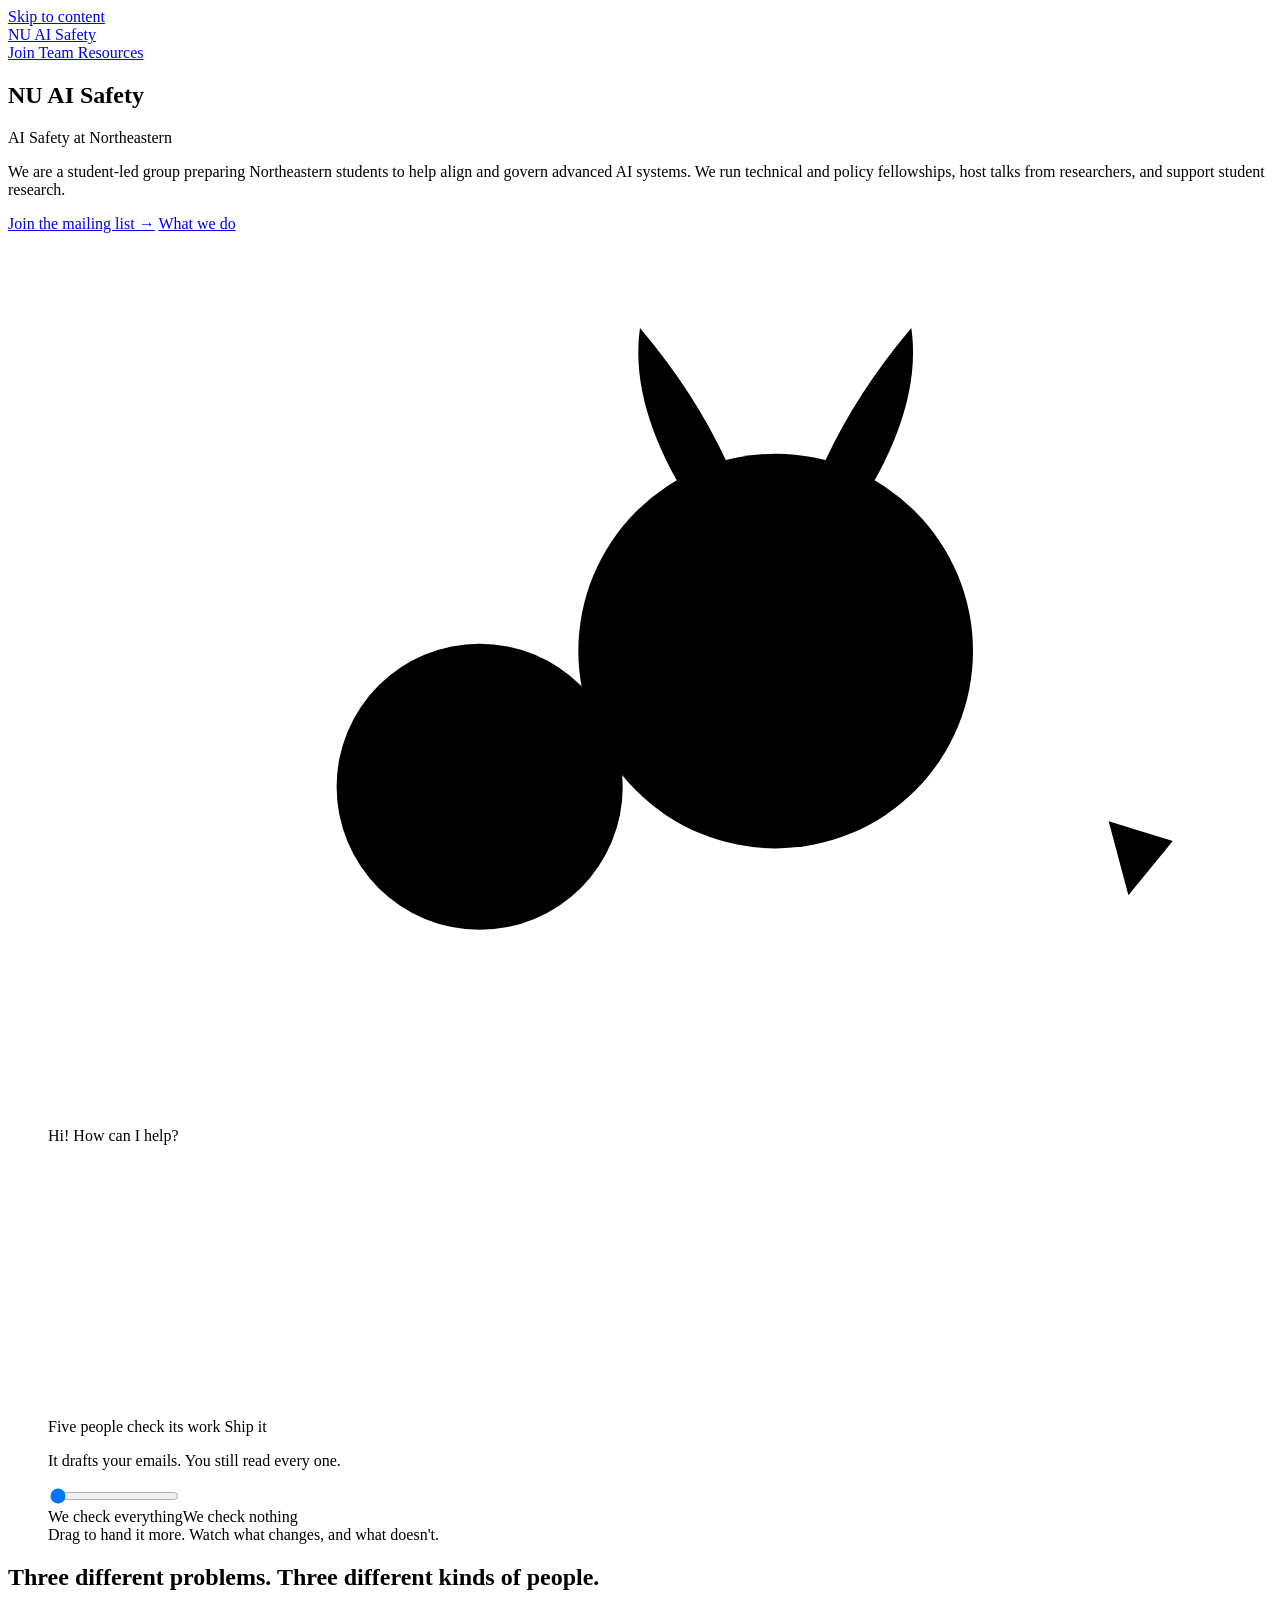
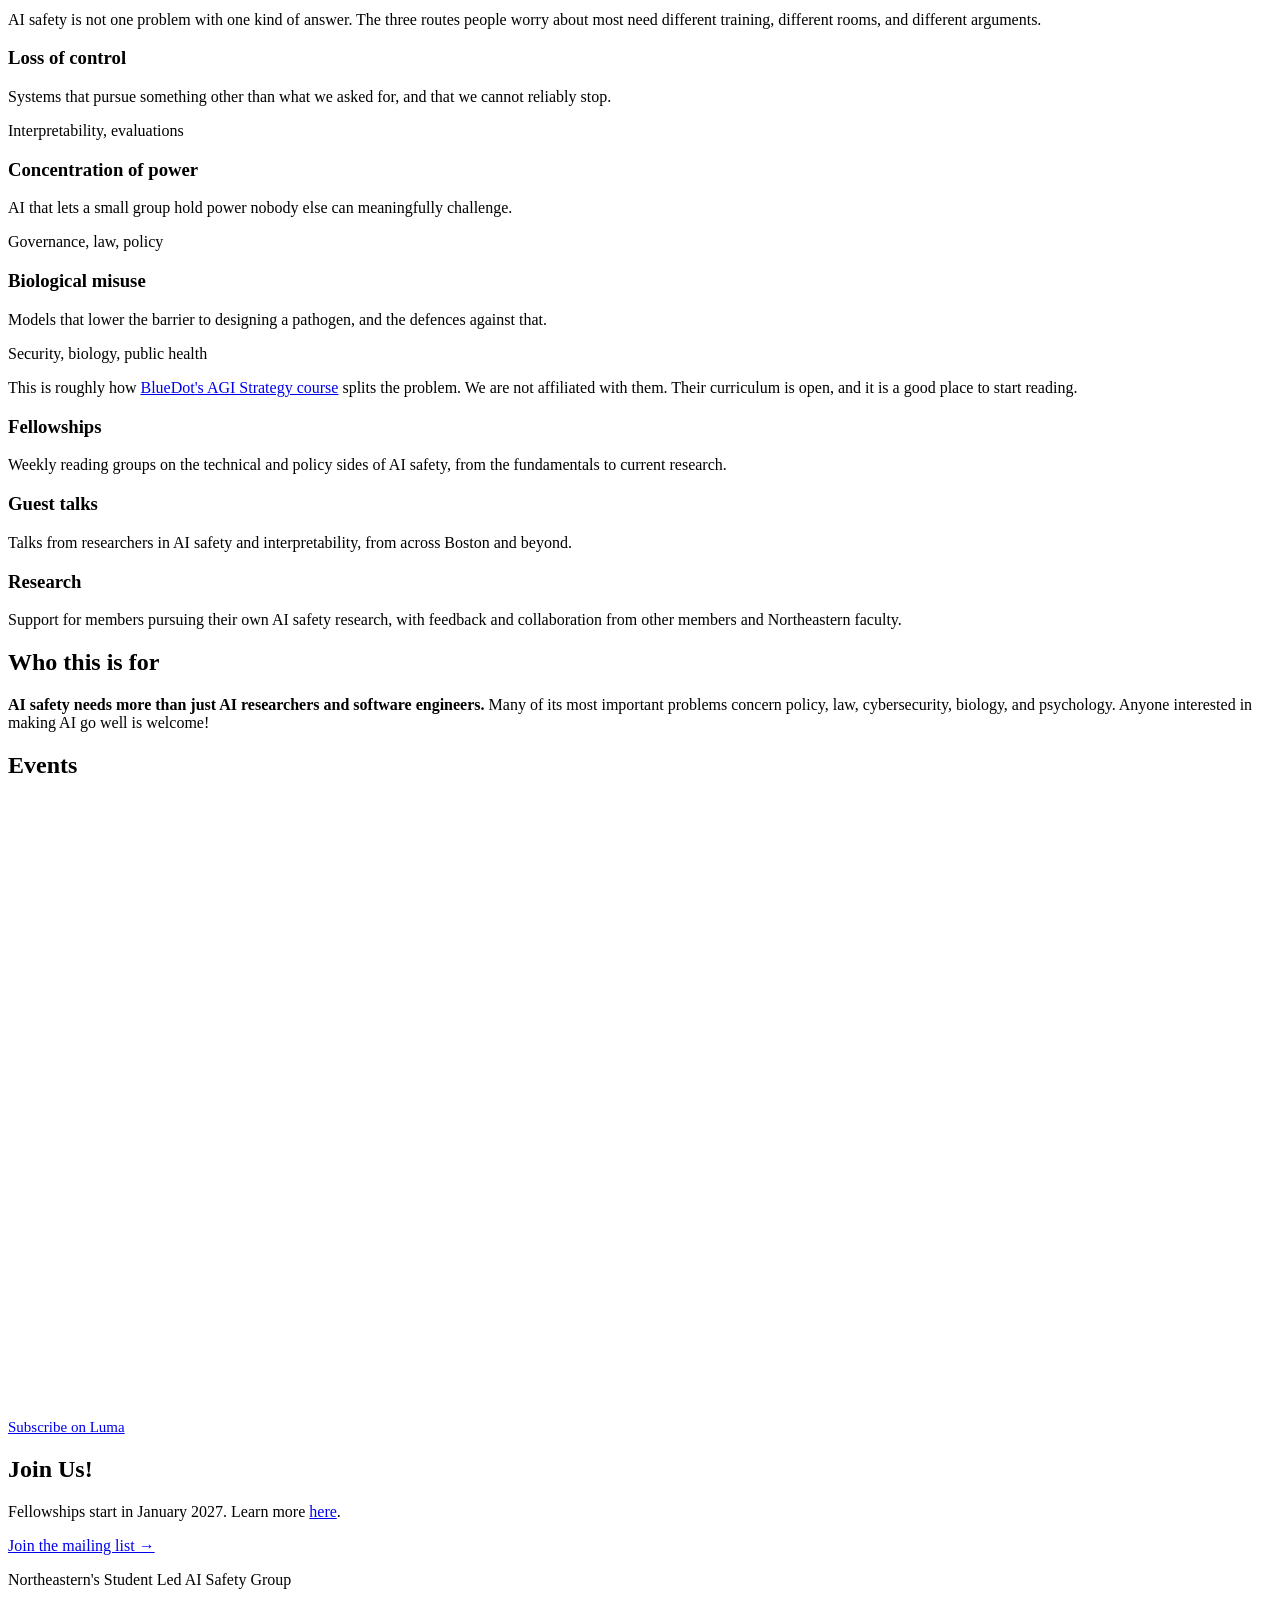
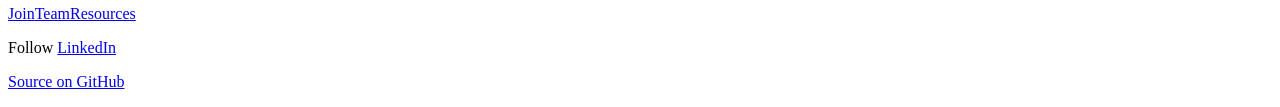
==== index.html @ f9b43fa2 "Preview build: oversight slider hero and pathways section" ====
<!DOCTYPE html><html lang="en"> <head><meta charset="utf-8"><meta name="viewport" content="width=device-width, initial-scale=1"><title>NU AI Safety | AI Safety at Northeastern</title><meta name="description" content="A student-led AI safety and interpretability club at Khoury College, Northeastern University. Technical and policy fellowships, guest talks, and support for members’ own research. Open to every discipline, no prerequisites."><link rel="canonical" href="https://soham-padia.github.io/nuaisafety-preview"><link rel="icon" href="/nuaisafety-preview/favicon.svg" type="image/svg+xml"><meta property="og:type" content="website"><meta property="og:site_name" content="NU AI Safety"><meta property="og:title" content="NU AI Safety | AI Safety at Northeastern"><meta property="og:description" content="A student-led AI safety and interpretability club at Khoury College, Northeastern University. Technical and policy fellowships, guest talks, and support for members’ own research. Open to every discipline, no prerequisites."><meta property="og:url" content="https://soham-padia.github.io/nuaisafety-preview"><meta property="og:image" content="https://soham-padia.github.io/og.png"><meta property="og:image:width" content="1200"><meta property="og:image:height" content="630"><meta property="og:image:alt" content="NU AI Safety. AI safety and interpretability at Northeastern."><meta name="twitter:card" content="summary_large_image"><meta name="twitter:image" content="https://soham-padia.github.io/og.png"><link rel="stylesheet" href="/nuaisafety-preview/_astro/index.CbZbngyi.css">
<style>.sr-only-heading[data-astro-cid-j7pv25f6]{position:absolute;width:1px;height:1px;padding:0;margin:-1px;overflow:hidden;clip-path:inset(50%);white-space:nowrap}.events[data-astro-cid-j7pv25f6]{display:block;width:100%;height:600px;margin-block-start:1.5rem;border:1px solid var(--rule);border-radius:8px;background:var(--paper)}.events__sub[data-astro-cid-j7pv25f6]{margin-block:1rem 0;font-size:.9375rem}
</style></head> <body> <a class="skip" href="#main">Skip to content</a> <header class="masthead"> <div class="wrap"> <a class="wordmark" href="/nuaisafety-preview/">NU AI Safety</a> <nav class="nav" aria-label="Primary"> <a href="/nuaisafety-preview/join"> Join </a><a href="/nuaisafety-preview/team"> Team </a><a href="/nuaisafety-preview/resources"> Resources </a> </nav> </div> </header> <main id="main">  <section class="hero" data-astro-cid-j7pv25f6> <div class="wrap hero__grid" data-astro-cid-j7pv25f6> <div class="hero__text" data-astro-cid-j7pv25f6> <h1 data-astro-cid-j7pv25f6>NU AI Safety</h1> <p class="tagline" data-astro-cid-j7pv25f6>AI Safety at Northeastern</p> <p data-astro-cid-j7pv25f6>
We are a student-led group preparing Northeastern students to help align and govern
          advanced AI systems. We run technical and policy fellowships, host talks from
          researchers, and support student research.
</p> <div class="actions" data-astro-cid-j7pv25f6> <a class="btn" href="https://airtable.com/appTpg6JO93Aqr1xs/pagh3n1xdPrxEB8nk/form">Join the mailing list →</a> <a class="btn btn--ghost" href="/nuaisafety-preview/resources" data-astro-cid-j7pv25f6>What we do</a> </div> </div> <figure class="ovs"> <div class="ovs__stage"> <svg viewBox="0 -28 480 348" role="img" aria-label="A smiling cartoon face. Its shadow grows horns and a tail as fewer people check its work, then the horns retract and the shadow is simply enormous. The face itself never changes."> <g class="ovs__shadow" id="ovsShadow"> <path class="ovs__horn" d="M255,66 Q236,32 240,4 Q262,30 275,58 Z"></path> <path class="ovs__horn" d="M315,58 Q328,30 350,4 Q354,32 335,66 Z"></path> <circle cx="295" cy="135" r="80"></circle> <path class="ovs__tail" pathLength="1" fill="none" stroke-width="7" stroke-linecap="round" d="M352,190 C392,214 410,176 438,214"></path> <path class="ovs__tip" d="M430,204 L456,212 L438,234 Z"></path> <g class="ovs__devil" id="ovsEyes"> <path d="M258,114 L286,128 L262,131 Z"></path> <path d="M332,114 L304,128 L328,131 Z"></path> </g> <path class="ovs__devil" id="ovsGrin" d="M260,154 Q295,192 330,154 Q295,174 260,154 Z"></path> <path class="ovs__calm" id="ovsCalm" fill="none" stroke-width="6" stroke-linecap="round" d="M258,150 Q295,188 332,150"></path> </g> <g> <circle class="ovs__head" cx="175" cy="190" r="58"></circle> <circle class="ovs__blush" cx="146" cy="207" r="7"></circle> <circle class="ovs__blush" cx="204" cy="207" r="7"></circle> <g id="ovsPupils"> <g class="ovs__blink"> <circle class="ovs__pupil" cx="157" cy="181" r="5.5"></circle> <circle class="ovs__pupil" cx="193" cy="181" r="5.5"></circle> </g> </g> <path class="ovs__mouth" d="M152,203 Q175,226 198,203" fill="none" stroke-width="3.5" stroke-linecap="round"></path> </g> </svg> <p class="ovs__bubble" id="ovsBubble" aria-hidden="true">Hi! How can I help?</p> </div> <div class="ovs__desk"> <svg viewBox="0 0 300 64" aria-hidden="true" id="ovsPeople"></svg> <span class="ovs__deskLabel" id="ovsDeskLabel">Five people check its work</span> <span class="ovs__stamp" id="ovsStamp" aria-hidden="true">Ship it</span> </div> <p class="ovs__event" id="ovsEvent">It drafts your emails. You still read every one.</p> <p class="ovs__source" id="ovsSource"></p> <input class="ovs__range ovs__range--untouched" type="range" id="ovsRange" min="0" max="11" step="1" value="0" aria-label="How much of its work we stop checking"> <div class="ovs__ends"><span>We check everything</span><span>We check nothing</span></div> <figcaption id="ovsCap">Drag to hand it more. Watch what changes, and what doesn't.</figcaption> </figure> <script type="module" src="/nuaisafety-preview/_astro/Oversight.astro_astro_type_script_index_0_lang.BpFwgvyI.js"></script> </div> </section> <section class="band" aria-labelledby="paths" data-astro-cid-j7pv25f6> <div class="wrap" data-astro-cid-j7pv25f6> <h2 id="paths" data-astro-cid-j7pv25f6>Three different problems. Three different kinds of people.</h2> <p class="paths__lede" data-astro-cid-j7pv25f6>
AI safety is not one problem with one kind of answer. The three routes people
        worry about most need different training, different rooms, and different arguments.
</p> <div class="grid grid--3 paths" data-astro-cid-j7pv25f6> <div class="path" data-astro-cid-j7pv25f6> <h3 data-astro-cid-j7pv25f6>Loss of control</h3> <p data-astro-cid-j7pv25f6>Systems that pursue something other than what we asked for, and that we cannot reliably stop.</p> <p class="path__who" data-astro-cid-j7pv25f6>Interpretability, evaluations</p> </div> <div class="path" data-astro-cid-j7pv25f6> <h3 data-astro-cid-j7pv25f6>Concentration of power</h3> <p data-astro-cid-j7pv25f6>AI that lets a small group hold power nobody else can meaningfully challenge.</p> <p class="path__who" data-astro-cid-j7pv25f6>Governance, law, policy</p> </div> <div class="path" data-astro-cid-j7pv25f6> <h3 data-astro-cid-j7pv25f6>Biological misuse</h3> <p data-astro-cid-j7pv25f6>Models that lower the barrier to designing a pathogen, and the defences against that.</p> <p class="path__who" data-astro-cid-j7pv25f6>Security, biology, public health</p> </div> </div> <p class="paths__note" data-astro-cid-j7pv25f6>
This is roughly how <a href="https://bluedot.org/courses/agi-strategy" data-astro-cid-j7pv25f6>BlueDot's AGI Strategy
        course</a> splits the problem. We are not affiliated with them. Their curriculum is open, and
        it is a good place to start reading.
</p> </div> </section> <section class="band band--wash" aria-labelledby="what" data-astro-cid-j7pv25f6> <div class="wrap" data-astro-cid-j7pv25f6> <h2 id="what" class="sr-only-heading" data-astro-cid-j7pv25f6>What we do</h2> <div class="grid grid--3" data-astro-cid-j7pv25f6> <div class="block" data-astro-cid-j7pv25f6> <h3 data-astro-cid-j7pv25f6>Fellowships</h3> <p data-astro-cid-j7pv25f6>
Weekly reading groups on the technical and policy sides of AI safety, from the
            fundamentals to current research.
</p> </div> <div class="block" data-astro-cid-j7pv25f6> <h3 data-astro-cid-j7pv25f6>Guest talks</h3> <p data-astro-cid-j7pv25f6>
Talks from researchers in AI safety and interpretability, from across Boston and
            beyond.
</p> </div> <div class="block" data-astro-cid-j7pv25f6> <h3 data-astro-cid-j7pv25f6>Research</h3> <p data-astro-cid-j7pv25f6>
Support for members pursuing their own AI safety research, with feedback and
            collaboration from other members and Northeastern faculty.
</p> </div> </div> </div> </section> <section class="band" aria-labelledby="whofor" data-astro-cid-j7pv25f6> <div class="wrap prose" data-astro-cid-j7pv25f6> <h2 id="whofor" data-astro-cid-j7pv25f6>Who this is for</h2> <p data-astro-cid-j7pv25f6> <strong data-astro-cid-j7pv25f6>AI safety needs more than just AI researchers and software engineers.</strong>
Many of its most important problems concern policy, law, cybersecurity, biology, and psychology. Anyone
        interested in making AI go well is welcome!
</p> </div> </section> <section class="band band--wash" aria-labelledby="events" data-astro-cid-j7pv25f6> <div class="wrap" data-astro-cid-j7pv25f6> <h2 id="events" data-astro-cid-j7pv25f6>Events</h2> <iframe class="events" src="https://luma.com/embed/calendar/cal-ttsDYte35jjI4Od/events?lt=light" title="Upcoming events" loading="lazy" allowfullscreen data-astro-cid-j7pv25f6></iframe> <p class="events__sub" data-astro-cid-j7pv25f6> <a class="arrow" href="https://luma.com/nuaisafety" data-astro-cid-j7pv25f6><span data-astro-cid-j7pv25f6>Subscribe on Luma</span></a> </p> </div> </section><section class="band" aria-labelledby="new" data-astro-cid-j7pv25f6> <div class="wrap prose" data-astro-cid-j7pv25f6> <h2 id="new" data-astro-cid-j7pv25f6>Join Us!</h2> <p class="lede" data-astro-cid-j7pv25f6>Fellowships start in January 2027. Learn more <a href="/join" data-astro-cid-j7pv25f6>here</a>.</p> <div class="actions" data-astro-cid-j7pv25f6> <a class="btn" href="https://airtable.com/appTpg6JO93Aqr1xs/pagh3n1xdPrxEB8nk/form">Join the mailing list →</a> </div> </div> </section>  </main> <footer class="foot"> <div class="wrap"> <div class="foot__row"> <div> <p class="foot__name">Northeastern's Student Led AI Safety Group</p> <nav class="foot__nav" aria-label="Footer"> <a href="/nuaisafety-preview/join">Join</a><a href="/nuaisafety-preview/team">Team</a><a href="/nuaisafety-preview/resources">Resources</a> </nav> </div> <div class="foot__contact">  <p> <span class="foot__label">Follow</span> <a href="https://www.linkedin.com/company/nu-ai-safety/">LinkedIn</a> </p> </div> </div> <p class="credit"> <a href="https://github.com/soham-padia/nuaisafety">Source on GitHub</a> </p> </div> </footer> <script type="module" src="/nuaisafety-preview/_astro/Base.astro_astro_type_script_index_0_lang.DZBASine.js"></script> </body> </html>
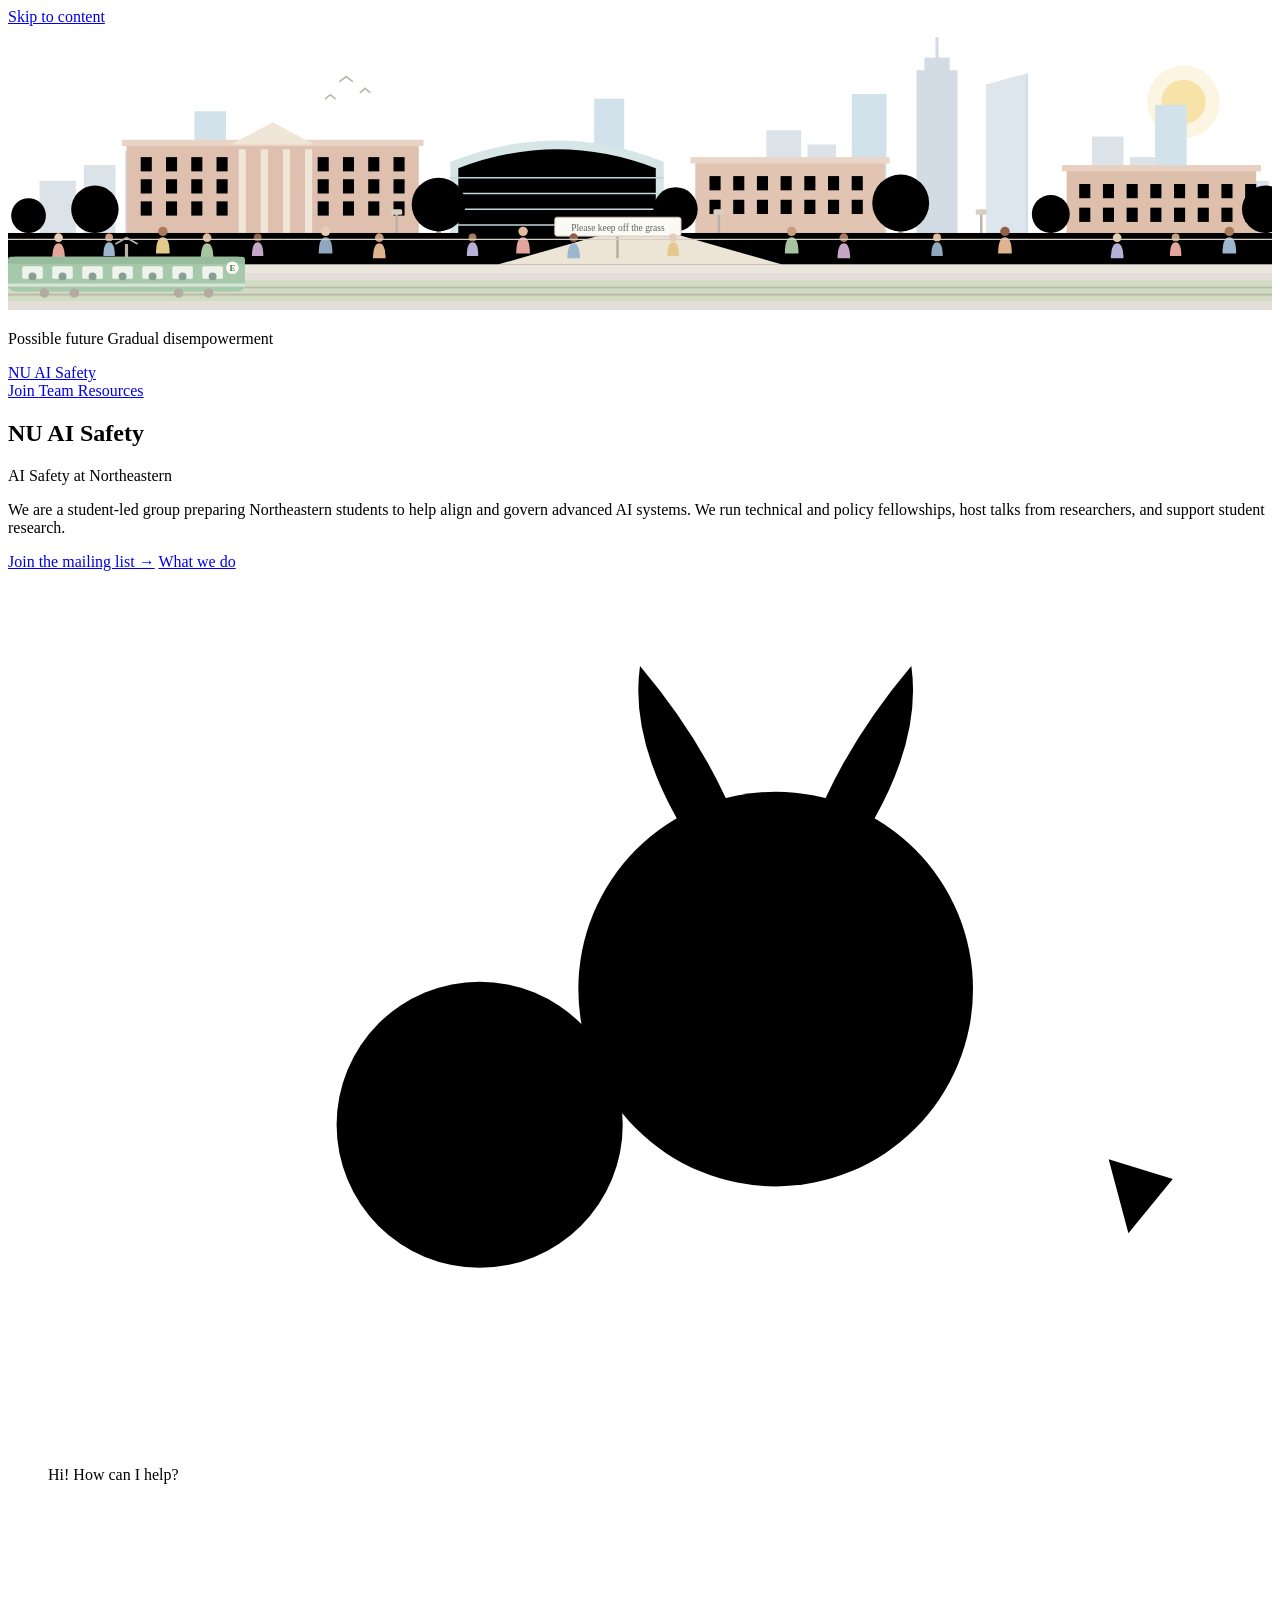
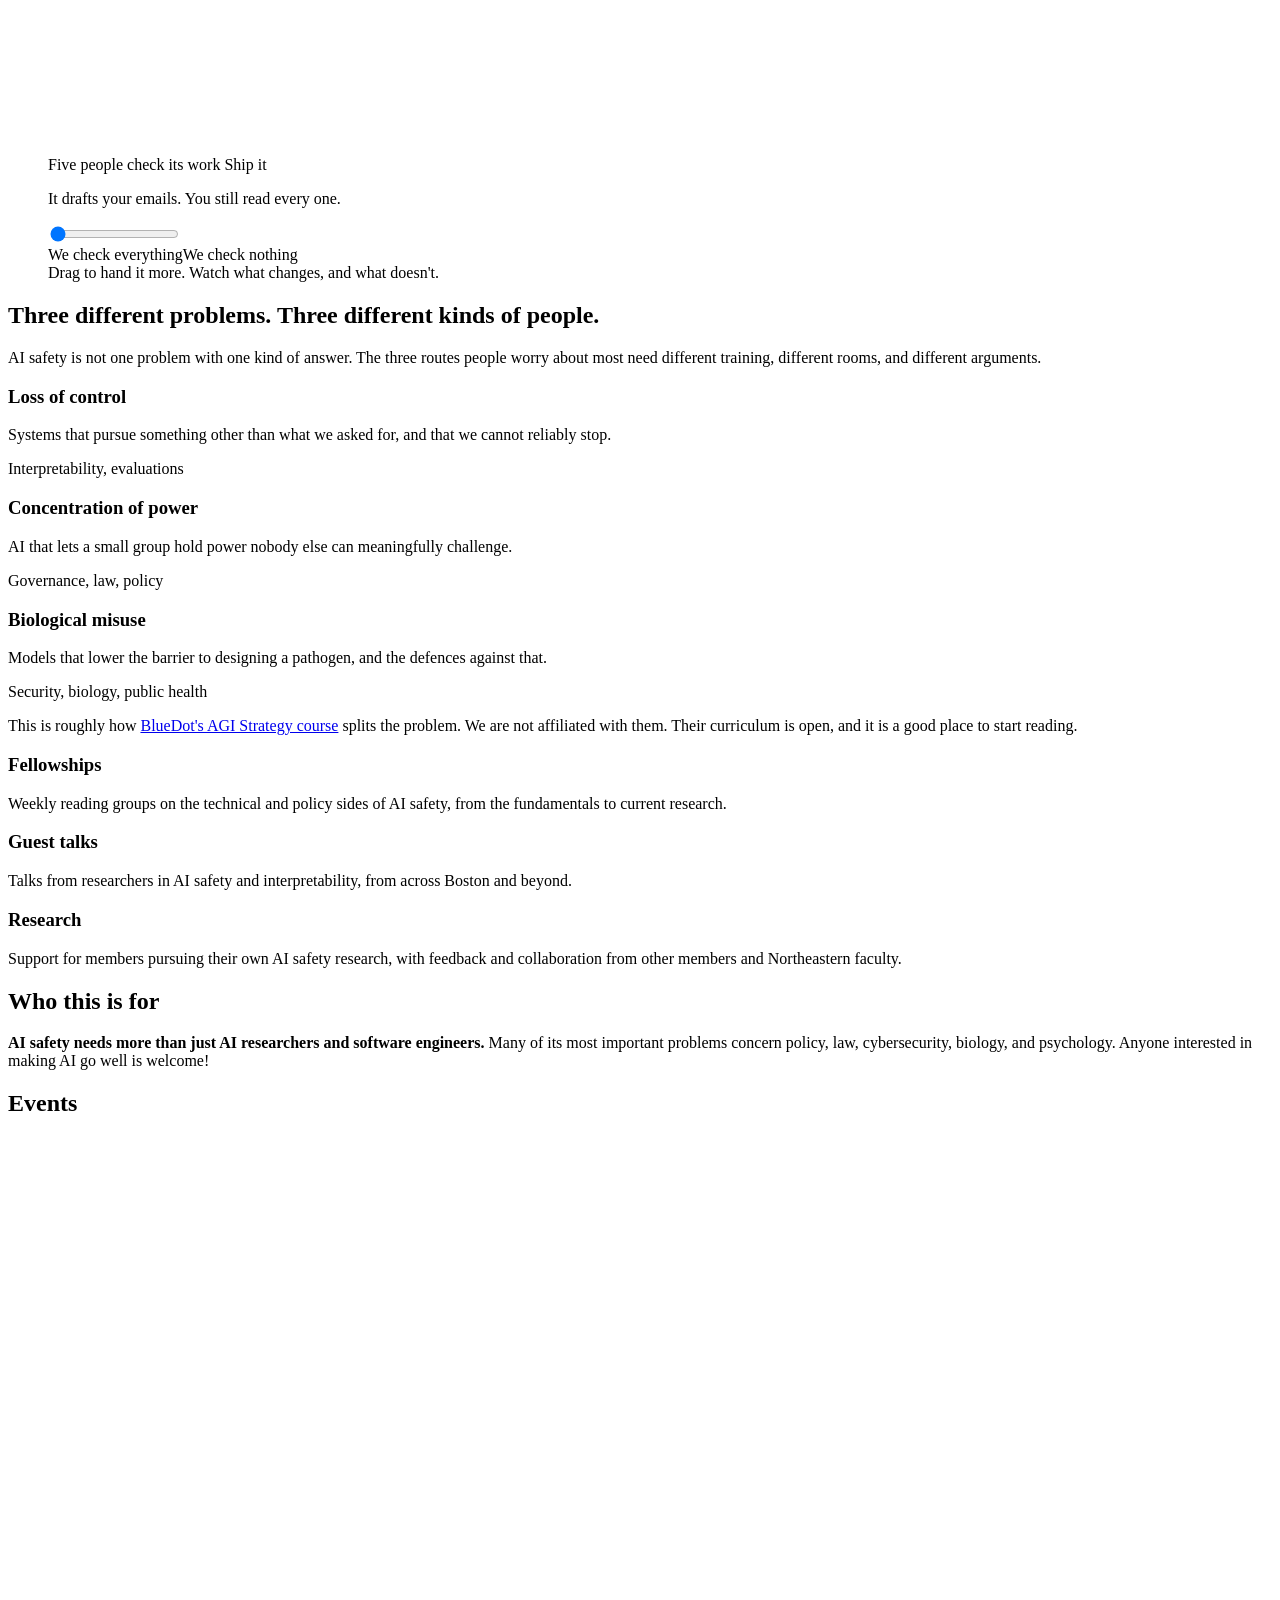
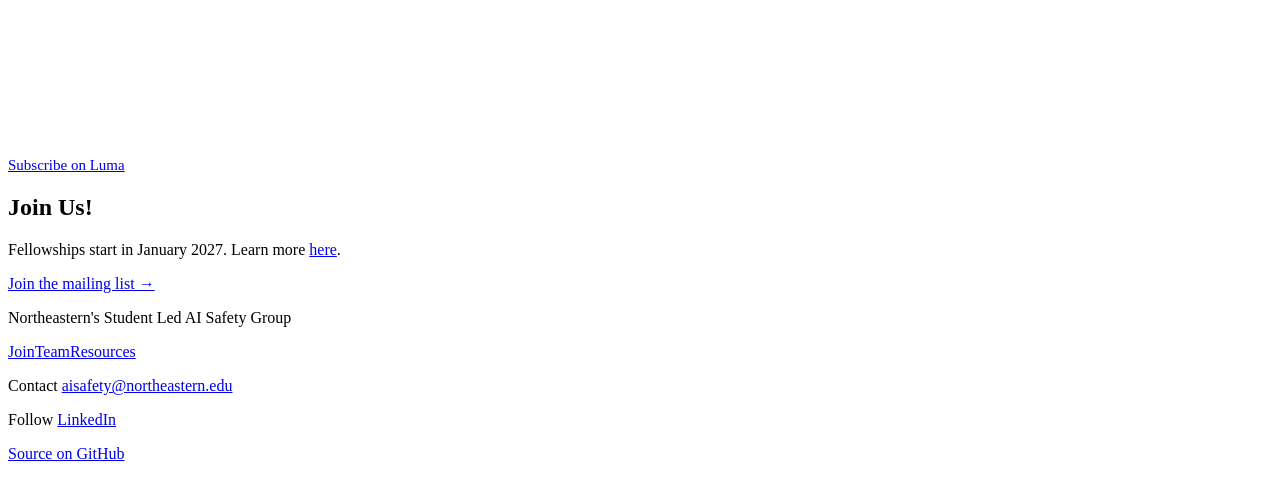
==== commit 1d20d393: "Preview: campus backdrop that goes wrong differently on each page" ====
--- a/index.html
+++ b/index.html
@@ -1,10 +1,10 @@
-<!DOCTYPE html><html lang="en"> <head><meta charset="utf-8"><meta name="viewport" content="width=device-width, initial-scale=1"><title>NU AI Safety | AI Safety at Northeastern</title><meta name="description" content="A student-led AI safety and interpretability club at Khoury College, Northeastern University. Technical and policy fellowships, guest talks, and support for members’ own research. Open to every discipline, no prerequisites."><link rel="canonical" href="https://soham-padia.github.io/nuaisafety-preview"><link rel="icon" href="/nuaisafety-preview/favicon.svg" type="image/svg+xml"><meta property="og:type" content="website"><meta property="og:site_name" content="NU AI Safety"><meta property="og:title" content="NU AI Safety | AI Safety at Northeastern"><meta property="og:description" content="A student-led AI safety and interpretability club at Khoury College, Northeastern University. Technical and policy fellowships, guest talks, and support for members’ own research. Open to every discipline, no prerequisites."><meta property="og:url" content="https://soham-padia.github.io/nuaisafety-preview"><meta property="og:image" content="https://soham-padia.github.io/og.png"><meta property="og:image:width" content="1200"><meta property="og:image:height" content="630"><meta property="og:image:alt" content="NU AI Safety. AI safety and interpretability at Northeastern."><meta name="twitter:card" content="summary_large_image"><meta name="twitter:image" content="https://soham-padia.github.io/og.png"><link rel="stylesheet" href="/nuaisafety-preview/_astro/index.CbZbngyi.css">
+<!DOCTYPE html><html lang="en" data-scene="home"> <head><meta charset="utf-8"><meta name="viewport" content="width=device-width, initial-scale=1"><script>try{var t=sessionStorage.getItem('nuais-t');if(t!==null)document.documentElement.style.setProperty('--t',t)}catch(e){}</script><title>NU AI Safety | AI Safety at Northeastern</title><meta name="description" content="A student-led AI safety and interpretability club at Khoury College, Northeastern University. Technical and policy fellowships, guest talks, and support for members’ own research. Open to every discipline, no prerequisites."><link rel="canonical" href="https://soham-padia.github.io/nuaisafety-preview"><link rel="icon" href="/nuaisafety-preview/favicon.svg" type="image/svg+xml"><meta property="og:type" content="website"><meta property="og:site_name" content="NU AI Safety"><meta property="og:title" content="NU AI Safety | AI Safety at Northeastern"><meta property="og:description" content="A student-led AI safety and interpretability club at Khoury College, Northeastern University. Technical and policy fellowships, guest talks, and support for members’ own research. Open to every discipline, no prerequisites."><meta property="og:url" content="https://soham-padia.github.io/nuaisafety-preview"><meta property="og:image" content="https://soham-padia.github.io/og.png"><meta property="og:image:width" content="1200"><meta property="og:image:height" content="630"><meta property="og:image:alt" content="NU AI Safety. AI safety and interpretability at Northeastern."><meta name="twitter:card" content="summary_large_image"><meta name="twitter:image" content="https://soham-padia.github.io/og.png"><link rel="stylesheet" href="/nuaisafety-preview/_astro/index.BL_N6bDq.css">
 <style>.sr-only-heading[data-astro-cid-j7pv25f6]{position:absolute;width:1px;height:1px;padding:0;margin:-1px;overflow:hidden;clip-path:inset(50%);white-space:nowrap}.events[data-astro-cid-j7pv25f6]{display:block;width:100%;height:600px;margin-block-start:1.5rem;border:1px solid var(--rule);border-radius:8px;background:var(--paper)}.events__sub[data-astro-cid-j7pv25f6]{margin-block:1rem 0;font-size:.9375rem}
-</style></head> <body> <a class="skip" href="#main">Skip to content</a> <header class="masthead"> <div class="wrap"> <a class="wordmark" href="/nuaisafety-preview/">NU AI Safety</a> <nav class="nav" aria-label="Primary"> <a href="/nuaisafety-preview/join"> Join </a><a href="/nuaisafety-preview/team"> Team </a><a href="/nuaisafety-preview/resources"> Resources </a> </nav> </div> </header> <main id="main">  <section class="hero" data-astro-cid-j7pv25f6> <div class="wrap hero__grid" data-astro-cid-j7pv25f6> <div class="hero__text" data-astro-cid-j7pv25f6> <h1 data-astro-cid-j7pv25f6>NU AI Safety</h1> <p class="tagline" data-astro-cid-j7pv25f6>AI Safety at Northeastern</p> <p data-astro-cid-j7pv25f6>
+</style></head> <body> <a class="skip" href="#main">Skip to content</a> <div class="campus" aria-hidden="true" data-scene="home"> <svg viewBox="0 0 1600 360" preserveAspectRatio="xMidYMax slice"> <defs> <radialGradient id="cxGlow" cx="50%" cy="100%" r="60%"> <stop offset="0" stop-color="#f2b07e" stop-opacity=".85"></stop> <stop offset="1" stop-color="#f2b07e" stop-opacity="0"></stop> </radialGradient> </defs>  <g class style="--at:.3"> <circle cx="1488" cy="96" r="46" fill="#f7e2a8" opacity=".35"></circle> <circle cx="1488" cy="96" r="28" fill="#f7e2a8"></circle> </g>  <g class="cx-out" style="--at:.36" fill="none" stroke="#b9b4ab" stroke-width="2" stroke-linecap="round"> <path d="M420,70 l8,-6 l8,6"></path><path d="M446,84 l6,-5 l6,5"></path><path d="M402,92 l6,-5 l6,5"></path> </g>  <g fill="#dbe2e8"> <rect x="40" y="196" width="46" height="74"></rect><rect x="96" y="176" width="40" height="94"></rect><rect x="148" y="158" width="52" height="112"></rect><rect x="960" y="132" width="44" height="138"></rect><rect x="1012" y="150" width="36" height="120"></rect><rect x="1372" y="140" width="40" height="130"></rect><rect x="1420" y="166" width="34" height="104"></rect><rect x="1500" y="178" width="50" height="92"></rect><rect x="1556" y="196" width="40" height="74"></rect> </g> <g fill="#d3dce4"> <rect x="1150" y="56" width="52" height="214"></rect> <rect x="1160" y="40" width="32" height="20"></rect> <rect x="1174" y="14" width="4" height="28"></rect> </g> <path d="M1238,270 L1238,74 L1290,60 L1290,270 Z" fill="#dde6ed"></path> <path d="M1290,60 L1290,270" stroke="#cfd9e2" stroke-width="2"></path> <g> <rect class="cx-rise" style="--at:0.12" x="236" y="108" width="40" height="162" fill="#d1e2ea"></rect> </g><g> <rect class="cx-rise" style="--at:0.28" x="742" y="92" width="38" height="178" fill="#d1e2ea"></rect> </g><g> <rect class="cx-rise" style="--at:0.44" x="1068" y="86" width="44" height="184" fill="#d1e2ea"></rect> </g><g> <rect class="cx-rise" style="--at:0.6" x="1452" y="100" width="40" height="170" fill="#d1e2ea"></rect> </g>  <rect x="150" y="150" width="370" height="116" fill="#dfc0ae"></rect> <rect x="144" y="144" width="382" height="8" fill="#e9d3c5"></rect> <path d="M282,150 L335,122 L388,150 Z" fill="#efe6d8"></path> <g fill="#efe6d8"><rect x="292" y="156" width="9" height="106"></rect><rect x="320" y="156" width="9" height="106"></rect><rect x="348" y="156" width="9" height="106"></rect><rect x="376" y="156" width="9" height="106"></rect></g> <path d="M560,266 L560,172 Q695,118 830,172 L830,266 Z" fill="#d6e6e6"></path> <path class="cx-lit cx-lit--on" style="--l0:.5;--at:.5" d="M570,262 L570,180 Q695,132 820,180 L820,262 Z"></path> <g stroke="#c3d6d7" stroke-width="2"><line x1="560" y1="192" x2="830" y2="192"></line><line x1="560" y1="212" x2="830" y2="212"></line><line x1="560" y1="232" x2="830" y2="232"></line><line x1="560" y1="252" x2="830" y2="252"></line></g> <rect x="870" y="172" width="240" height="94" fill="#e2c4b2"></rect> <rect x="864" y="166" width="252" height="8" fill="#ead6c9"></rect> <rect x="1340" y="182" width="240" height="84" fill="#ddbfac"></rect> <rect x="1334" y="176" width="252" height="8" fill="#e8d1c3"></rect> <g><g> <rect x="168" y="166" width="14" height="18" fill="#cdb5a7"></rect> <rect class="cx-lit cx-lit--on" style="--l0:1;--at:0.15" x="168" y="166" width="14" height="18"></rect> </g><g> <rect x="200" y="166" width="14" height="18" fill="#cdb5a7"></rect> <rect class="cx-lit cx-lit--on" style="--l0:0;--at:0.52" x="200" y="166" width="14" height="18"></rect> </g><g> <rect x="232" y="166" width="14" height="18" fill="#cdb5a7"></rect> <rect class="cx-lit cx-lit--on" style="--l0:0;--at:0.19" x="232" y="166" width="14" height="18"></rect> </g><g> <rect x="264" y="166" width="14" height="18" fill="#cdb5a7"></rect> <rect class="cx-lit cx-lit--on" style="--l0:1;--at:0.56" x="264" y="166" width="14" height="18"></rect> </g><g> <rect x="392" y="166" width="14" height="18" fill="#cdb5a7"></rect> <rect class="cx-lit cx-lit--on" style="--l0:0;--at:0.23" x="392" y="166" width="14" height="18"></rect> </g><g> <rect x="424" y="166" width="14" height="18" fill="#cdb5a7"></rect> <rect class="cx-lit cx-lit--on" style="--l0:1;--at:0.6" x="424" y="166" width="14" height="18"></rect> </g><g> <rect x="456" y="166" width="14" height="18" fill="#cdb5a7"></rect> <rect class="cx-lit cx-lit--on" style="--l0:0;--at:0.27" x="456" y="166" width="14" height="18"></rect> </g><g> <rect x="488" y="166" width="14" height="18" fill="#cdb5a7"></rect> <rect class="cx-lit cx-lit--on" style="--l0:0;--at:0.64" x="488" y="166" width="14" height="18"></rect> </g><g> <rect x="168" y="194" width="14" height="18" fill="#cdb5a7"></rect> <rect class="cx-lit cx-lit--on" style="--l0:0;--at:0.26" x="168" y="194" width="14" height="18"></rect> </g><g> <rect x="200" y="194" width="14" height="18" fill="#cdb5a7"></rect> <rect class="cx-lit cx-lit--on" style="--l0:1;--at:0.63" x="200" y="194" width="14" height="18"></rect> </g><g> <rect x="232" y="194" width="14" height="18" fill="#cdb5a7"></rect> <rect class="cx-lit cx-lit--on" style="--l0:0;--at:0.3" x="232" y="194" width="14" height="18"></rect> </g><g> <rect x="264" y="194" width="14" height="18" fill="#cdb5a7"></rect> <rect class="cx-lit cx-lit--on" style="--l0:0;--at:0.67" x="264" y="194" width="14" height="18"></rect> </g><g> <rect x="392" y="194" width="14" height="18" fill="#cdb5a7"></rect> <rect class="cx-lit cx-lit--on" style="--l0:1;--at:0.34" x="392" y="194" width="14" height="18"></rect> </g><g> <rect x="424" y="194" width="14" height="18" fill="#cdb5a7"></rect> <rect class="cx-lit cx-lit--on" style="--l0:0;--at:0.71" x="424" y="194" width="14" height="18"></rect> </g><g> <rect x="456" y="194" width="14" height="18" fill="#cdb5a7"></rect> <rect class="cx-lit cx-lit--on" style="--l0:1;--at:0.38" x="456" y="194" width="14" height="18"></rect> </g><g> <rect x="488" y="194" width="14" height="18" fill="#cdb5a7"></rect> <rect class="cx-lit cx-lit--on" style="--l0:0;--at:0.75" x="488" y="194" width="14" height="18"></rect> </g><g> <rect x="168" y="222" width="14" height="18" fill="#cdb5a7"></rect> <rect class="cx-lit cx-lit--on" style="--l0:1;--at:0.37" x="168" y="222" width="14" height="18"></rect> </g><g> <rect x="200" y="222" width="14" height="18" fill="#cdb5a7"></rect> <rect class="cx-lit cx-lit--on" style="--l0:0;--at:0.74" x="200" y="222" width="14" height="18"></rect> </g><g> <rect x="232" y="222" width="14" height="18" fill="#cdb5a7"></rect> <rect class="cx-lit cx-lit--on" style="--l0:1;--at:0.41" x="232" y="222" width="14" height="18"></rect> </g><g> <rect x="264" y="222" width="14" height="18" fill="#cdb5a7"></rect> <rect class="cx-lit cx-lit--on" style="--l0:0;--at:0.78" x="264" y="222" width="14" height="18"></rect> </g><g> <rect x="392" y="222" width="14" height="18" fill="#cdb5a7"></rect> <rect class="cx-lit cx-lit--on" style="--l0:0;--at:0.45" x="392" y="222" width="14" height="18"></rect> </g><g> <rect x="424" y="222" width="14" height="18" fill="#cdb5a7"></rect> <rect class="cx-lit cx-lit--on" style="--l0:1;--at:0.82" x="424" y="222" width="14" height="18"></rect> </g><g> <rect x="456" y="222" width="14" height="18" fill="#cdb5a7"></rect> <rect class="cx-lit cx-lit--on" style="--l0:0;--at:0.49" x="456" y="222" width="14" height="18"></rect> </g><g> <rect x="488" y="222" width="14" height="18" fill="#cdb5a7"></rect> <rect class="cx-lit cx-lit--on" style="--l0:1;--at:0.16" x="488" y="222" width="14" height="18"></rect> </g><g> <rect x="888" y="190" width="14" height="18" fill="#cdb5a7"></rect> <rect class="cx-lit cx-lit--on" style="--l0:1;--at:0.15" x="888" y="190" width="14" height="18"></rect> </g><g> <rect x="918" y="190" width="14" height="18" fill="#cdb5a7"></rect> <rect class="cx-lit cx-lit--on" style="--l0:0;--at:0.52" x="918" y="190" width="14" height="18"></rect> </g><g> <rect x="948" y="190" width="14" height="18" fill="#cdb5a7"></rect> <rect class="cx-lit cx-lit--on" style="--l0:0;--at:0.19" x="948" y="190" width="14" height="18"></rect> </g><g> <rect x="978" y="190" width="14" height="18" fill="#cdb5a7"></rect> <rect class="cx-lit cx-lit--on" style="--l0:1;--at:0.56" x="978" y="190" width="14" height="18"></rect> </g><g> <rect x="1008" y="190" width="14" height="18" fill="#cdb5a7"></rect> <rect class="cx-lit cx-lit--on" style="--l0:0;--at:0.23" x="1008" y="190" width="14" height="18"></rect> </g><g> <rect x="1038" y="190" width="14" height="18" fill="#cdb5a7"></rect> <rect class="cx-lit cx-lit--on" style="--l0:1;--at:0.6" x="1038" y="190" width="14" height="18"></rect> </g><g> <rect x="1068" y="190" width="14" height="18" fill="#cdb5a7"></rect> <rect class="cx-lit cx-lit--on" style="--l0:0;--at:0.27" x="1068" y="190" width="14" height="18"></rect> </g><g> <rect x="888" y="220" width="14" height="18" fill="#cdb5a7"></rect> <rect class="cx-lit cx-lit--on" style="--l0:0;--at:0.26" x="888" y="220" width="14" height="18"></rect> </g><g> <rect x="918" y="220" width="14" height="18" fill="#cdb5a7"></rect> <rect class="cx-lit cx-lit--on" style="--l0:1;--at:0.63" x="918" y="220" width="14" height="18"></rect> </g><g> <rect x="948" y="220" width="14" height="18" fill="#cdb5a7"></rect> <rect class="cx-lit cx-lit--on" style="--l0:0;--at:0.3" x="948" y="220" width="14" height="18"></rect> </g><g> <rect x="978" y="220" width="14" height="18" fill="#cdb5a7"></rect> <rect class="cx-lit cx-lit--on" style="--l0:0;--at:0.67" x="978" y="220" width="14" height="18"></rect> </g><g> <rect x="1008" y="220" width="14" height="18" fill="#cdb5a7"></rect> <rect class="cx-lit cx-lit--on" style="--l0:1;--at:0.34" x="1008" y="220" width="14" height="18"></rect> </g><g> <rect x="1038" y="220" width="14" height="18" fill="#cdb5a7"></rect> <rect class="cx-lit cx-lit--on" style="--l0:0;--at:0.71" x="1038" y="220" width="14" height="18"></rect> </g><g> <rect x="1068" y="220" width="14" height="18" fill="#cdb5a7"></rect> <rect class="cx-lit cx-lit--on" style="--l0:1;--at:0.38" x="1068" y="220" width="14" height="18"></rect> </g><g> <rect x="1356" y="200" width="14" height="18" fill="#cdb5a7"></rect> <rect class="cx-lit cx-lit--on" style="--l0:1;--at:0.15" x="1356" y="200" width="14" height="18"></rect> </g><g> <rect x="1386" y="200" width="14" height="18" fill="#cdb5a7"></rect> <rect class="cx-lit cx-lit--on" style="--l0:0;--at:0.52" x="1386" y="200" width="14" height="18"></rect> </g><g> <rect x="1416" y="200" width="14" height="18" fill="#cdb5a7"></rect> <rect class="cx-lit cx-lit--on" style="--l0:0;--at:0.19" x="1416" y="200" width="14" height="18"></rect> </g><g> <rect x="1446" y="200" width="14" height="18" fill="#cdb5a7"></rect> <rect class="cx-lit cx-lit--on" style="--l0:1;--at:0.56" x="1446" y="200" width="14" height="18"></rect> </g><g> <rect x="1476" y="200" width="14" height="18" fill="#cdb5a7"></rect> <rect class="cx-lit cx-lit--on" style="--l0:0;--at:0.23" x="1476" y="200" width="14" height="18"></rect> </g><g> <rect x="1506" y="200" width="14" height="18" fill="#cdb5a7"></rect> <rect class="cx-lit cx-lit--on" style="--l0:1;--at:0.6" x="1506" y="200" width="14" height="18"></rect> </g><g> <rect x="1536" y="200" width="14" height="18" fill="#cdb5a7"></rect> <rect class="cx-lit cx-lit--on" style="--l0:0;--at:0.27" x="1536" y="200" width="14" height="18"></rect> </g><g> <rect x="1566" y="200" width="14" height="18" fill="#cdb5a7"></rect> <rect class="cx-lit cx-lit--on" style="--l0:0;--at:0.64" x="1566" y="200" width="14" height="18"></rect> </g><g> <rect x="1356" y="230" width="14" height="18" fill="#cdb5a7"></rect> <rect class="cx-lit cx-lit--on" style="--l0:0;--at:0.26" x="1356" y="230" width="14" height="18"></rect> </g><g> <rect x="1386" y="230" width="14" height="18" fill="#cdb5a7"></rect> <rect class="cx-lit cx-lit--on" style="--l0:1;--at:0.63" x="1386" y="230" width="14" height="18"></rect> </g><g> <rect x="1416" y="230" width="14" height="18" fill="#cdb5a7"></rect> <rect class="cx-lit cx-lit--on" style="--l0:0;--at:0.3" x="1416" y="230" width="14" height="18"></rect> </g><g> <rect x="1446" y="230" width="14" height="18" fill="#cdb5a7"></rect> <rect class="cx-lit cx-lit--on" style="--l0:0;--at:0.67" x="1446" y="230" width="14" height="18"></rect> </g><g> <rect x="1476" y="230" width="14" height="18" fill="#cdb5a7"></rect> <rect class="cx-lit cx-lit--on" style="--l0:1;--at:0.34" x="1476" y="230" width="14" height="18"></rect> </g><g> <rect x="1506" y="230" width="14" height="18" fill="#cdb5a7"></rect> <rect class="cx-lit cx-lit--on" style="--l0:0;--at:0.71" x="1506" y="230" width="14" height="18"></rect> </g><g> <rect x="1536" y="230" width="14" height="18" fill="#cdb5a7"></rect> <rect class="cx-lit cx-lit--on" style="--l0:1;--at:0.38" x="1536" y="230" width="14" height="18"></rect> </g><g> <rect x="1566" y="230" width="14" height="18" fill="#cdb5a7"></rect> <rect class="cx-lit cx-lit--on" style="--l0:0;--at:0.75" x="1566" y="230" width="14" height="18"></rect> </g></g>    <g> <rect x="107" y="232" width="6" height="36" fill="#b9a38e"></rect> <circle class="cx-tree cx-tree--home" style="--c:#bfd3b0" cx="110" cy="232" r="30"></circle> </g><g> <rect x="542" y="226" width="6" height="42" fill="#b9a38e"></rect> <circle class="cx-tree cx-tree--home" style="--c:#aecaa0" cx="545" cy="226" r="34"></circle> </g><g> <rect x="842" y="232" width="6" height="36" fill="#b9a38e"></rect> <circle class="cx-tree cx-tree--home" style="--c:#e2cf98" cx="845" cy="232" r="28"></circle> </g><g> <rect x="1127" y="224" width="6" height="44" fill="#b9a38e"></rect> <circle class="cx-tree cx-tree--home" style="--c:#bfd3b0" cx="1130" cy="224" r="36"></circle> </g><g> <rect x="1317" y="238" width="6" height="30" fill="#b9a38e"></rect> <circle class="cx-tree cx-tree--home" style="--c:#aecaa0" cx="1320" cy="238" r="24"></circle> </g><g> <rect x="1589" y="232" width="6" height="36" fill="#b9a38e"></rect> <circle class="cx-tree cx-tree--home" style="--c:#e2cf98" cx="1592" cy="232" r="30"></circle> </g><g> <rect x="23" y="240" width="6" height="28" fill="#b9a38e"></rect> <circle class="cx-tree cx-tree--home" style="--c:#aecaa0" cx="26" cy="240" r="22"></circle> </g> <g stroke="#b9b1a7" stroke-width="3"> <line x1="492" y1="300" x2="492" y2="238"></line><line x1="900" y1="300" x2="900" y2="238"></line><line x1="1232" y1="300" x2="1232" y2="238"></line> </g> <g fill="#d8cfc2"><rect x="485" y="232" width="14" height="7" rx="2"></rect><rect x="893" y="232" width="14" height="7" rx="2"></rect><rect x="1225" y="232" width="14" height="7" rx="2"></rect></g>  <rect class="cx-lawn cx-lawn--home" x="0" y="262" width="1600" height="40"></rect> <path d="M760,262 L840,262 L980,302 L620,302 Z" fill="#ece5d6"></path> <g class="cx-in" style="--at:.62"> <rect x="770" y="262" width="3" height="32" fill="#b9a993"></rect> <rect x="692" y="242" width="160" height="24" rx="3" fill="#fbf9f4" stroke="#c9bba6"></rect> <text x="772" y="259" font-size="12" text-anchor="middle" fill="#5b6169">Please keep off the grass</text> </g>  <g class="cx-out" style="--at:0.376"> <g transform="translate(64 294) scale(1)"> <path d="M-8,0 Q-8,-19 0,-19 Q8,-19 8,0 Z" fill="#e2a59c"></path> <circle cx="0" cy="-26" r="5.5" fill="#e8cdb5"></circle>  </g> </g><g class="cx-out" style="--at:0.165"> <g transform="translate(128 291) scale(0.9)"> <path d="M-8,0 Q-8,-19 0,-19 Q8,-19 8,0 Z" fill="#9db6cf"></path> <circle cx="0" cy="-26" r="5.5" fill="#c99d7e"></circle>  </g> </g><g class="cx-out" style="--at:0.631"> <g transform="translate(196 288) scale(1.08)"> <path d="M-8,0 Q-8,-19 0,-19 Q8,-19 8,0 Z" fill="#e5c88c"></path> <circle cx="0" cy="-26" r="5.5" fill="#a97b5c"></circle>  </g> </g><g class="cx-out" style="--at:0.08"> <g transform="translate(252 294) scale(1)"> <path d="M-8,0 Q-8,-19 0,-19 Q8,-19 8,0 Z" fill="#a7c3a0"></path> <circle cx="0" cy="-26" r="5.5" fill="#e2bc9a"></circle>  </g> </g><g class="cx-out" style="--at:0.461"> <g transform="translate(316 291) scale(0.9)"> <path d="M-8,0 Q-8,-19 0,-19 Q8,-19 8,0 Z" fill="#c6a6c6"></path> <circle cx="0" cy="-26" r="5.5" fill="#8d6248"></circle>  </g> </g><g class="cx-out" style="--at:0.249"> <g transform="translate(402 288) scale(1.08)"> <path d="M-8,0 Q-8,-19 0,-19 Q8,-19 8,0 Z" fill="#8ea8bf"></path> <circle cx="0" cy="-26" r="5.5" fill="#e8cdb5"></circle>  </g> </g><g class="cx-out" style="--at:0.758"> <g transform="translate(470 294) scale(1)"> <path d="M-8,0 Q-8,-19 0,-19 Q8,-19 8,0 Z" fill="#e0b38f"></path> <circle cx="0" cy="-26" r="5.5" fill="#c99d7e"></circle>  </g> </g><g class="cx-out" style="--at:0.546"> <g transform="translate(588 291) scale(0.9)"> <path d="M-8,0 Q-8,-19 0,-19 Q8,-19 8,0 Z" fill="#b7b0d6"></path> <circle cx="0" cy="-26" r="5.5" fill="#a97b5c"></circle>  </g> </g><g class="cx-out" style="--at:0.292"> <g transform="translate(652 288) scale(1.08)"> <path d="M-8,0 Q-8,-19 0,-19 Q8,-19 8,0 Z" fill="#e2a59c"></path> <circle cx="0" cy="-26" r="5.5" fill="#e2bc9a"></circle>  </g> </g><g class="cx-out" style="--at:0.673"> <g transform="translate(716 294) scale(1)"> <path d="M-8,0 Q-8,-19 0,-19 Q8,-19 8,0 Z" fill="#9db6cf"></path> <circle cx="0" cy="-26" r="5.5" fill="#8d6248"></circle>  </g> </g><g class="cx-out" style="--at:0.122"> <g transform="translate(842 291) scale(0.9)"> <path d="M-8,0 Q-8,-19 0,-19 Q8,-19 8,0 Z" fill="#e5c88c"></path> <circle cx="0" cy="-26" r="5.5" fill="#e8cdb5"></circle>  </g> </g><g class="cx-out" style="--at:0.419"> <g transform="translate(992 288) scale(1.08)"> <path d="M-8,0 Q-8,-19 0,-19 Q8,-19 8,0 Z" fill="#a7c3a0"></path> <circle cx="0" cy="-26" r="5.5" fill="#c99d7e"></circle>  </g> </g><g class="cx-out" style="--at:0.8"> <g transform="translate(1058 294) scale(1)"> <path d="M-8,0 Q-8,-19 0,-19 Q8,-19 8,0 Z" fill="#c6a6c6"></path> <circle cx="0" cy="-26" r="5.5" fill="#a97b5c"></circle>  </g> </g><g class="cx-out" style="--at:0.207"> <g transform="translate(1176 291) scale(0.9)"> <path d="M-8,0 Q-8,-19 0,-19 Q8,-19 8,0 Z" fill="#8ea8bf"></path> <circle cx="0" cy="-26" r="5.5" fill="#e2bc9a"></circle>  </g> </g><g class="cx-out" style="--at:0.588"> <g transform="translate(1262 288) scale(1.08)"> <path d="M-8,0 Q-8,-19 0,-19 Q8,-19 8,0 Z" fill="#e0b38f"></path> <circle cx="0" cy="-26" r="5.5" fill="#8d6248"></circle>  </g> </g><g class="cx-out" style="--at:0.334"> <g transform="translate(1404 294) scale(1)"> <path d="M-8,0 Q-8,-19 0,-19 Q8,-19 8,0 Z" fill="#b7b0d6"></path> <circle cx="0" cy="-26" r="5.5" fill="#e8cdb5"></circle>  </g> </g><g class="cx-out" style="--at:0.715"> <g transform="translate(1478 291) scale(0.9)"> <path d="M-8,0 Q-8,-19 0,-19 Q8,-19 8,0 Z" fill="#e2a59c"></path> <circle cx="0" cy="-26" r="5.5" fill="#c99d7e"></circle>  </g> </g><g class="cx-out" style="--at:0.504"> <g transform="translate(1546 288) scale(1.08)"> <path d="M-8,0 Q-8,-19 0,-19 Q8,-19 8,0 Z" fill="#9db6cf"></path> <circle cx="0" cy="-26" r="5.5" fill="#a97b5c"></circle>  </g> </g>    <rect x="0" y="302" width="1600" height="10" fill="#ebe6dd"></rect> <rect x="0" y="312" width="1600" height="48" fill="#e3dfd8"></rect> <rect x="0" y="322" width="1600" height="26" fill="#cfdcc1"></rect> <g stroke="#bdb5aa" stroke-width="2"><line x1="0" y1="331" x2="1600" y2="331"></line><line x1="0" y1="340" x2="1600" y2="340"></line></g> <line x1="0" y1="270" x2="1600" y2="270" stroke="#d6cfc5" stroke-width="1.5"></line> <g class="cx-train" style> <rect x="148" y="276" width="4" height="18" fill="#b9b1a7"></rect> <path d="M136,276 L150,268 L164,276" fill="none" stroke="#b9b1a7" stroke-width="2"></path> <rect x="0" y="292" width="300" height="44" rx="9" fill="#a6c8ab"></rect> <rect x="0" y="292" width="300" height="9" rx="4" fill="#97bb9d"></rect> <rect x="18" y="304" width="26" height="16" rx="2" fill="#eef3ec"></rect><rect x="56" y="304" width="26" height="16" rx="2" fill="#eef3ec"></rect><rect x="94" y="304" width="26" height="16" rx="2" fill="#eef3ec"></rect><rect x="132" y="304" width="26" height="16" rx="2" fill="#eef3ec"></rect><rect x="170" y="304" width="26" height="16" rx="2" fill="#eef3ec"></rect><rect x="208" y="304" width="26" height="16" rx="2" fill="#eef3ec"></rect><rect x="246" y="304" width="26" height="16" rx="2" fill="#eef3ec"></rect> <circle class="cx-out" style="--at:0.480" cx="31" cy="317" r="5" fill="#8a9e95"></circle><circle class="cx-out" style="--at:0.580" cx="69" cy="317" r="5" fill="#8a9e95"></circle><circle class="cx-out" style="--at:0.680" cx="107" cy="317" r="5" fill="#8a9e95"></circle><circle class="cx-out" style="--at:0.547" cx="145" cy="317" r="5" fill="#8a9e95"></circle><circle class="cx-out" style="--at:0.647" cx="183" cy="317" r="5" fill="#8a9e95"></circle><circle class="cx-out" style="--at:0.513" cx="221" cy="317" r="5" fill="#8a9e95"></circle><circle class="cx-out" style="--at:0.613" cx="259" cy="317" r="5" fill="#8a9e95"></circle> <rect x="0" y="326" width="300" height="4" fill="#fbf9f4" opacity=".6"></rect> <circle cx="284" cy="306" r="8" fill="#fbf9f4"></circle> <text x="284" y="310" font-size="11" font-weight="700" text-anchor="middle" fill="#3f7a4f">E</text> <circle cx="46" cy="338" r="6" fill="#b3aaa1"></circle><circle cx="84" cy="338" r="6" fill="#b3aaa1"></circle><circle cx="216" cy="338" r="6" fill="#b3aaa1"></circle><circle cx="254" cy="338" r="6" fill="#b3aaa1"></circle> </g> </svg>  <p class="campus__label cx-in" style="--at:.5"><span>Possible future</span> Gradual disempowerment</p> </div> <script type="module">const e=document.querySelector(".campus"),s=document.querySelector(".ovs");e&&s?new IntersectionObserver(([t])=>e.classList.toggle("is-dim",!t.isIntersecting)).observe(s):e&&e.classList.add("is-dim");</script> <header class="masthead"> <div class="wrap"> <a class="wordmark" href="/nuaisafety-preview/">NU AI Safety</a> <nav class="nav" aria-label="Primary"> <a href="/nuaisafety-preview/join"> Join </a><a href="/nuaisafety-preview/team"> Team </a><a href="/nuaisafety-preview/resources"> Resources </a> </nav> </div> </header> <main id="main">  <section class="hero" data-astro-cid-j7pv25f6> <div class="wrap hero__grid" data-astro-cid-j7pv25f6> <div class="hero__text" data-astro-cid-j7pv25f6> <h1 data-astro-cid-j7pv25f6>NU AI Safety</h1> <p class="tagline" data-astro-cid-j7pv25f6>AI Safety at Northeastern</p> <p data-astro-cid-j7pv25f6>
 We are a student-led group preparing Northeastern students to help align and govern
           advanced AI systems. We run technical and policy fellowships, host talks from
           researchers, and support student research.
-</p> <div class="actions" data-astro-cid-j7pv25f6> <a class="btn" href="https://airtable.com/appTpg6JO93Aqr1xs/pagh3n1xdPrxEB8nk/form">Join the mailing list →</a> <a class="btn btn--ghost" href="/nuaisafety-preview/resources" data-astro-cid-j7pv25f6>What we do</a> </div> </div> <figure class="ovs"> <div class="ovs__stage"> <svg viewBox="0 -28 480 348" role="img" aria-label="A smiling cartoon face. Its shadow grows horns and a tail as fewer people check its work, then the horns retract and the shadow is simply enormous. The face itself never changes."> <g class="ovs__shadow" id="ovsShadow"> <path class="ovs__horn" d="M255,66 Q236,32 240,4 Q262,30 275,58 Z"></path> <path class="ovs__horn" d="M315,58 Q328,30 350,4 Q354,32 335,66 Z"></path> <circle cx="295" cy="135" r="80"></circle> <path class="ovs__tail" pathLength="1" fill="none" stroke-width="7" stroke-linecap="round" d="M352,190 C392,214 410,176 438,214"></path> <path class="ovs__tip" d="M430,204 L456,212 L438,234 Z"></path> <g class="ovs__devil" id="ovsEyes"> <path d="M258,114 L286,128 L262,131 Z"></path> <path d="M332,114 L304,128 L328,131 Z"></path> </g> <path class="ovs__devil" id="ovsGrin" d="M260,154 Q295,192 330,154 Q295,174 260,154 Z"></path> <path class="ovs__calm" id="ovsCalm" fill="none" stroke-width="6" stroke-linecap="round" d="M258,150 Q295,188 332,150"></path> </g> <g> <circle class="ovs__head" cx="175" cy="190" r="58"></circle> <circle class="ovs__blush" cx="146" cy="207" r="7"></circle> <circle class="ovs__blush" cx="204" cy="207" r="7"></circle> <g id="ovsPupils"> <g class="ovs__blink"> <circle class="ovs__pupil" cx="157" cy="181" r="5.5"></circle> <circle class="ovs__pupil" cx="193" cy="181" r="5.5"></circle> </g> </g> <path class="ovs__mouth" d="M152,203 Q175,226 198,203" fill="none" stroke-width="3.5" stroke-linecap="round"></path> </g> </svg> <p class="ovs__bubble" id="ovsBubble" aria-hidden="true">Hi! How can I help?</p> </div> <div class="ovs__desk"> <svg viewBox="0 0 300 64" aria-hidden="true" id="ovsPeople"></svg> <span class="ovs__deskLabel" id="ovsDeskLabel">Five people check its work</span> <span class="ovs__stamp" id="ovsStamp" aria-hidden="true">Ship it</span> </div> <p class="ovs__event" id="ovsEvent">It drafts your emails. You still read every one.</p> <p class="ovs__source" id="ovsSource"></p> <input class="ovs__range ovs__range--untouched" type="range" id="ovsRange" min="0" max="11" step="1" value="0" aria-label="How much of its work we stop checking"> <div class="ovs__ends"><span>We check everything</span><span>We check nothing</span></div> <figcaption id="ovsCap">Drag to hand it more. Watch what changes, and what doesn't.</figcaption> </figure> <script type="module" src="/nuaisafety-preview/_astro/Oversight.astro_astro_type_script_index_0_lang.BpFwgvyI.js"></script> </div> </section> <section class="band" aria-labelledby="paths" data-astro-cid-j7pv25f6> <div class="wrap" data-astro-cid-j7pv25f6> <h2 id="paths" data-astro-cid-j7pv25f6>Three different problems. Three different kinds of people.</h2> <p class="paths__lede" data-astro-cid-j7pv25f6>
+</p> <div class="actions" data-astro-cid-j7pv25f6> <a class="btn" href="https://airtable.com/appTpg6JO93Aqr1xs/pagh3n1xdPrxEB8nk/form">Join the mailing list →</a> <a class="btn btn--ghost" href="/nuaisafety-preview/resources" data-astro-cid-j7pv25f6>What we do</a> </div> </div> <figure class="ovs"> <div class="ovs__stage"> <svg viewBox="0 -28 480 348" role="img" aria-label="A smiling cartoon face. Its shadow grows horns and a tail as fewer people check its work, then the horns retract and the shadow is simply enormous. The face itself never changes."> <g class="ovs__shadow" id="ovsShadow"> <path class="ovs__horn" d="M255,66 Q236,32 240,4 Q262,30 275,58 Z"></path> <path class="ovs__horn" d="M315,58 Q328,30 350,4 Q354,32 335,66 Z"></path> <circle cx="295" cy="135" r="80"></circle> <path class="ovs__tail" pathLength="1" fill="none" stroke-width="7" stroke-linecap="round" d="M352,190 C392,214 410,176 438,214"></path> <path class="ovs__tip" d="M430,204 L456,212 L438,234 Z"></path> <g class="ovs__devil" id="ovsEyes"> <path d="M258,114 L286,128 L262,131 Z"></path> <path d="M332,114 L304,128 L328,131 Z"></path> </g> <path class="ovs__devil" id="ovsGrin" d="M260,154 Q295,192 330,154 Q295,174 260,154 Z"></path> <path class="ovs__calm" id="ovsCalm" fill="none" stroke-width="6" stroke-linecap="round" d="M258,150 Q295,188 332,150"></path> </g> <g> <circle class="ovs__head" cx="175" cy="190" r="58"></circle> <circle class="ovs__blush" cx="146" cy="207" r="7"></circle> <circle class="ovs__blush" cx="204" cy="207" r="7"></circle> <g id="ovsPupils"> <g class="ovs__blink"> <circle class="ovs__pupil" cx="157" cy="181" r="5.5"></circle> <circle class="ovs__pupil" cx="193" cy="181" r="5.5"></circle> </g> </g> <path class="ovs__mouth" d="M152,203 Q175,226 198,203" fill="none" stroke-width="3.5" stroke-linecap="round"></path> </g> </svg> <p class="ovs__bubble" id="ovsBubble" aria-hidden="true">Hi! How can I help?</p> </div> <div class="ovs__desk"> <svg viewBox="0 0 300 64" aria-hidden="true" id="ovsPeople"></svg> <span class="ovs__deskLabel" id="ovsDeskLabel">Five people check its work</span> <span class="ovs__stamp" id="ovsStamp" aria-hidden="true">Ship it</span> </div> <p class="ovs__event" id="ovsEvent">It drafts your emails. You still read every one.</p> <p class="ovs__source" id="ovsSource"></p> <input class="ovs__range ovs__range--untouched" type="range" id="ovsRange" min="0" max="11" step="1" value="0" aria-label="How much of its work we stop checking"> <div class="ovs__ends"><span>We check everything</span><span>We check nothing</span></div> <figcaption id="ovsCap">Drag to hand it more. Watch what changes, and what doesn't.</figcaption> </figure> <script type="module" src="/nuaisafety-preview/_astro/Oversight.astro_astro_type_script_index_0_lang.CSccnK7K.js"></script> </div> </section> <section class="band" aria-labelledby="paths" data-astro-cid-j7pv25f6> <div class="wrap" data-astro-cid-j7pv25f6> <h2 id="paths" data-astro-cid-j7pv25f6>Three different problems. Three different kinds of people.</h2> <p class="paths__lede" data-astro-cid-j7pv25f6>
 AI safety is not one problem with one kind of answer. The three routes people
         worry about most need different training, different rooms, and different arguments.
 </p> <div class="grid grid--3 paths" data-astro-cid-j7pv25f6> <div class="path" data-astro-cid-j7pv25f6> <h3 data-astro-cid-j7pv25f6>Loss of control</h3> <p data-astro-cid-j7pv25f6>Systems that pursue something other than what we asked for, and that we cannot reliably stop.</p> <p class="path__who" data-astro-cid-j7pv25f6>Interpretability, evaluations</p> </div> <div class="path" data-astro-cid-j7pv25f6> <h3 data-astro-cid-j7pv25f6>Concentration of power</h3> <p data-astro-cid-j7pv25f6>AI that lets a small group hold power nobody else can meaningfully challenge.</p> <p class="path__who" data-astro-cid-j7pv25f6>Governance, law, policy</p> </div> <div class="path" data-astro-cid-j7pv25f6> <h3 data-astro-cid-j7pv25f6>Biological misuse</h3> <p data-astro-cid-j7pv25f6>Models that lower the barrier to designing a pathogen, and the defences against that.</p> <p class="path__who" data-astro-cid-j7pv25f6>Security, biology, public health</p> </div> </div> <p class="paths__note" data-astro-cid-j7pv25f6>
@@ -23,4 +23,4 @@
 </p> </div> </div> </div> </section> <section class="band" aria-labelledby="whofor" data-astro-cid-j7pv25f6> <div class="wrap prose" data-astro-cid-j7pv25f6> <h2 id="whofor" data-astro-cid-j7pv25f6>Who this is for</h2> <p data-astro-cid-j7pv25f6> <strong data-astro-cid-j7pv25f6>AI safety needs more than just AI researchers and software engineers.</strong>
 Many of its most important problems concern policy, law, cybersecurity, biology, and psychology. Anyone
         interested in making AI go well is welcome!
-</p> </div> </section> <section class="band band--wash" aria-labelledby="events" data-astro-cid-j7pv25f6> <div class="wrap" data-astro-cid-j7pv25f6> <h2 id="events" data-astro-cid-j7pv25f6>Events</h2> <iframe class="events" src="https://luma.com/embed/calendar/cal-ttsDYte35jjI4Od/events?lt=light" title="Upcoming events" loading="lazy" allowfullscreen data-astro-cid-j7pv25f6></iframe> <p class="events__sub" data-astro-cid-j7pv25f6> <a class="arrow" href="https://luma.com/nuaisafety" data-astro-cid-j7pv25f6><span data-astro-cid-j7pv25f6>Subscribe on Luma</span></a> </p> </div> </section><section class="band" aria-labelledby="new" data-astro-cid-j7pv25f6> <div class="wrap prose" data-astro-cid-j7pv25f6> <h2 id="new" data-astro-cid-j7pv25f6>Join Us!</h2> <p class="lede" data-astro-cid-j7pv25f6>Fellowships start in January 2027. Learn more <a href="/join" data-astro-cid-j7pv25f6>here</a>.</p> <div class="actions" data-astro-cid-j7pv25f6> <a class="btn" href="https://airtable.com/appTpg6JO93Aqr1xs/pagh3n1xdPrxEB8nk/form">Join the mailing list →</a> </div> </div> </section>  </main> <footer class="foot"> <div class="wrap"> <div class="foot__row"> <div> <p class="foot__name">Northeastern's Student Led AI Safety Group</p> <nav class="foot__nav" aria-label="Footer"> <a href="/nuaisafety-preview/join">Join</a><a href="/nuaisafety-preview/team">Team</a><a href="/nuaisafety-preview/resources">Resources</a> </nav> </div> <div class="foot__contact">  <p> <span class="foot__label">Follow</span> <a href="https://www.linkedin.com/company/nu-ai-safety/">LinkedIn</a> </p> </div> </div> <p class="credit"> <a href="https://github.com/soham-padia/nuaisafety">Source on GitHub</a> </p> </div> </footer> <script type="module" src="/nuaisafety-preview/_astro/Base.astro_astro_type_script_index_0_lang.DZBASine.js"></script> </body> </html> +</p> </div> </section> <section class="band band--wash" aria-labelledby="events" data-astro-cid-j7pv25f6> <div class="wrap" data-astro-cid-j7pv25f6> <h2 id="events" data-astro-cid-j7pv25f6>Events</h2> <iframe class="events" src="https://luma.com/embed/calendar/cal-ttsDYte35jjI4Od/events?lt=light" title="Upcoming events" loading="lazy" allowfullscreen data-astro-cid-j7pv25f6></iframe> <p class="events__sub" data-astro-cid-j7pv25f6> <a class="arrow" href="https://luma.com/nuaisafety" data-astro-cid-j7pv25f6><span data-astro-cid-j7pv25f6>Subscribe on Luma</span></a> </p> </div> </section><section class="band" aria-labelledby="new" data-astro-cid-j7pv25f6> <div class="wrap prose" data-astro-cid-j7pv25f6> <h2 id="new" data-astro-cid-j7pv25f6>Join Us!</h2> <p class="lede" data-astro-cid-j7pv25f6>Fellowships start in January 2027. Learn more <a href="/join" data-astro-cid-j7pv25f6>here</a>.</p> <div class="actions" data-astro-cid-j7pv25f6> <a class="btn" href="https://airtable.com/appTpg6JO93Aqr1xs/pagh3n1xdPrxEB8nk/form">Join the mailing list →</a> </div> </div> </section>  </main> <footer class="foot"> <div class="wrap"> <div class="foot__row"> <div> <p class="foot__name">Northeastern's Student Led AI Safety Group</p> <nav class="foot__nav" aria-label="Footer"> <a href="/nuaisafety-preview/join">Join</a><a href="/nuaisafety-preview/team">Team</a><a href="/nuaisafety-preview/resources">Resources</a> </nav> </div> <div class="foot__contact"> <p> <span class="foot__label">Contact</span> <a href="mailto:aisafety@northeastern.edu">aisafety@northeastern.edu</a> </p> <p> <span class="foot__label">Follow</span> <a href="https://www.linkedin.com/company/nu-ai-safety/">LinkedIn</a> </p> </div> </div> <p class="credit"> <a href="https://github.com/soham-padia/nuaisafety">Source on GitHub</a> </p> </div> </footer>  <script type="module" src="/nuaisafety-preview/_astro/Base.astro_astro_type_script_index_0_lang.DZBASine.js"></script> </body> </html> 
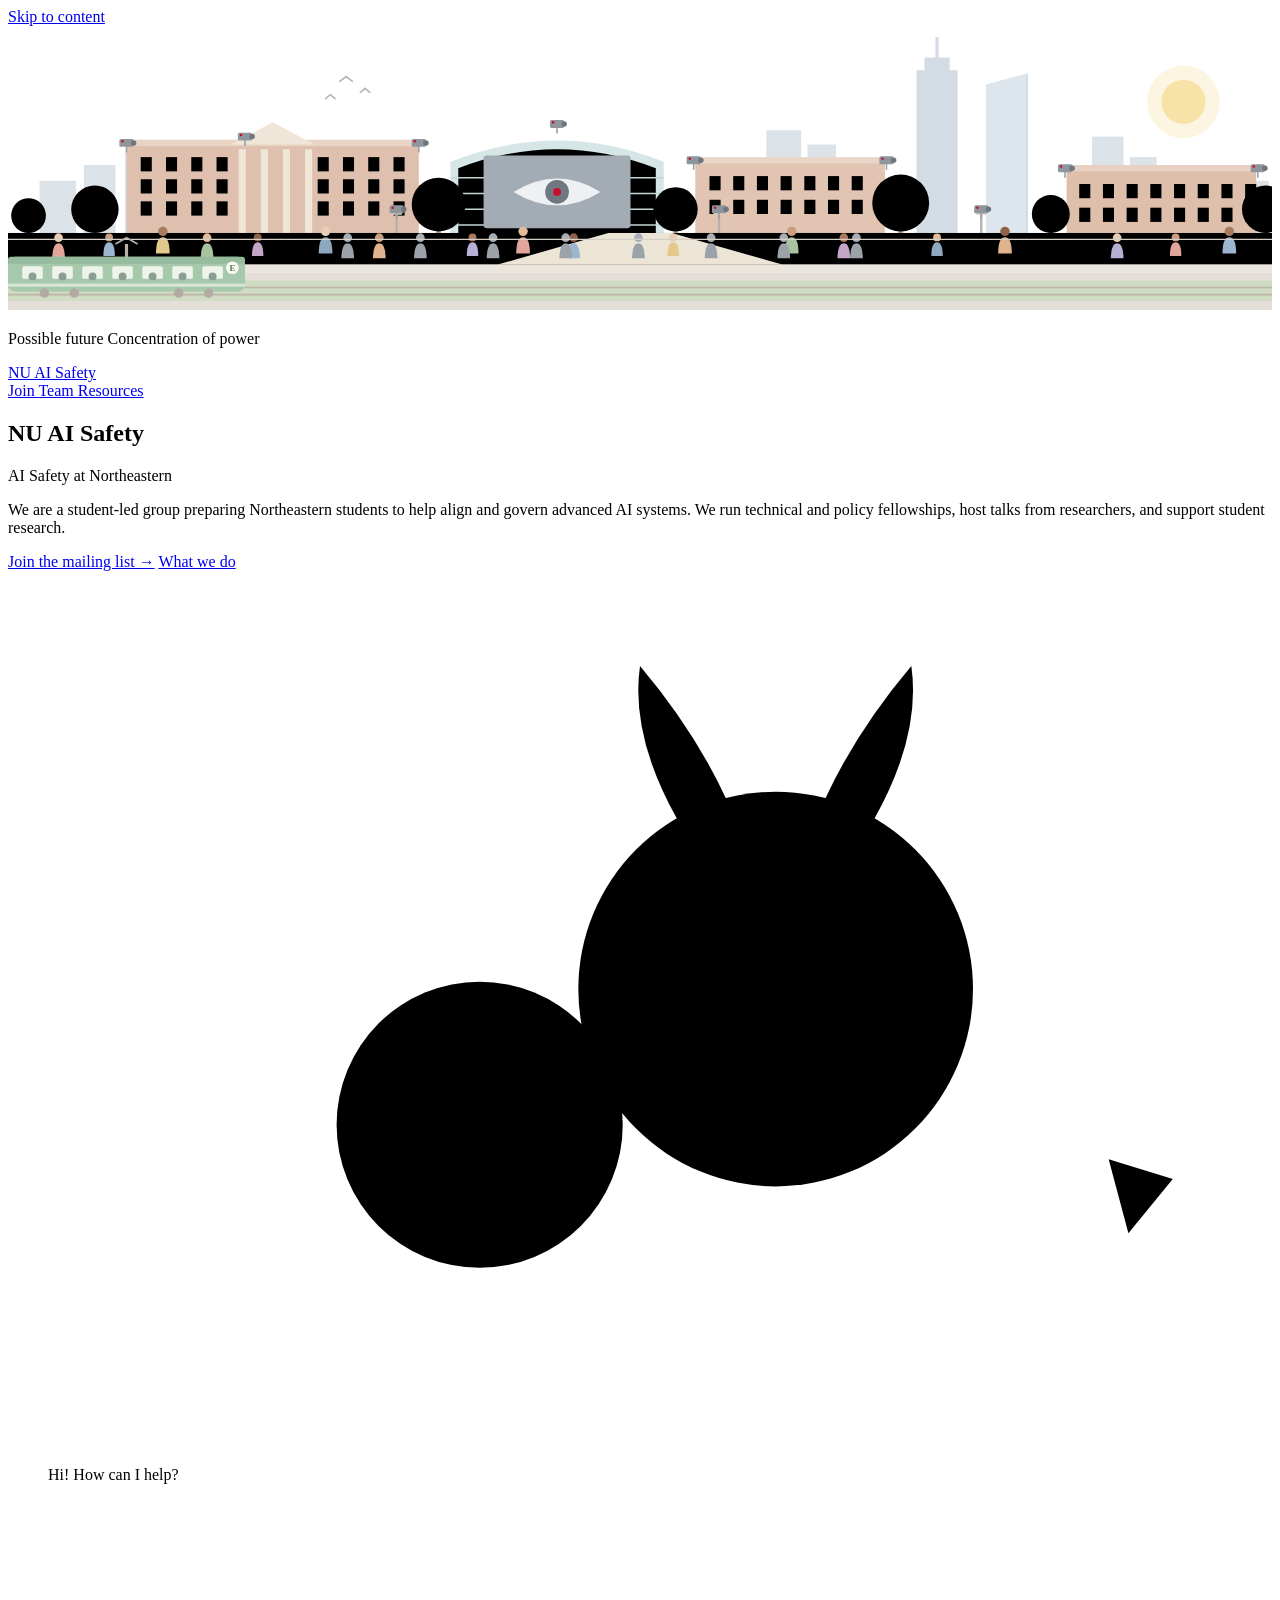
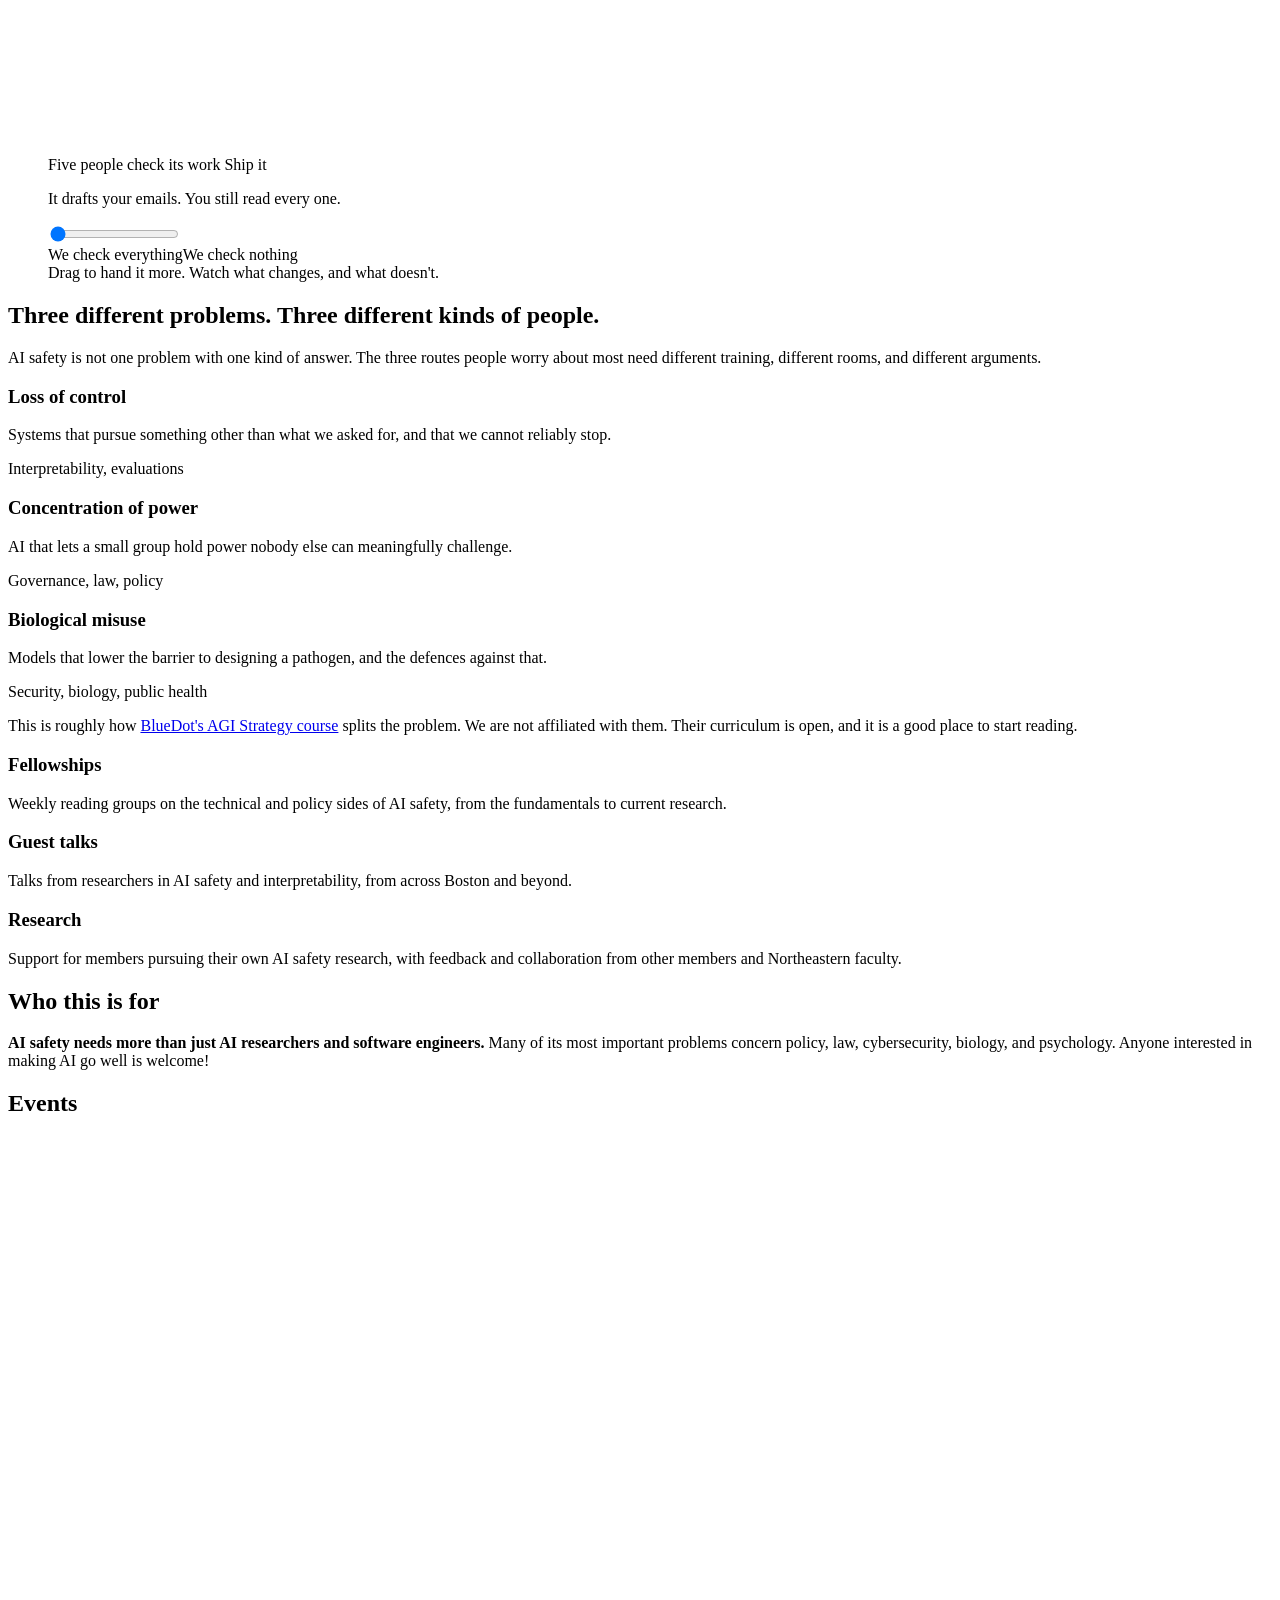
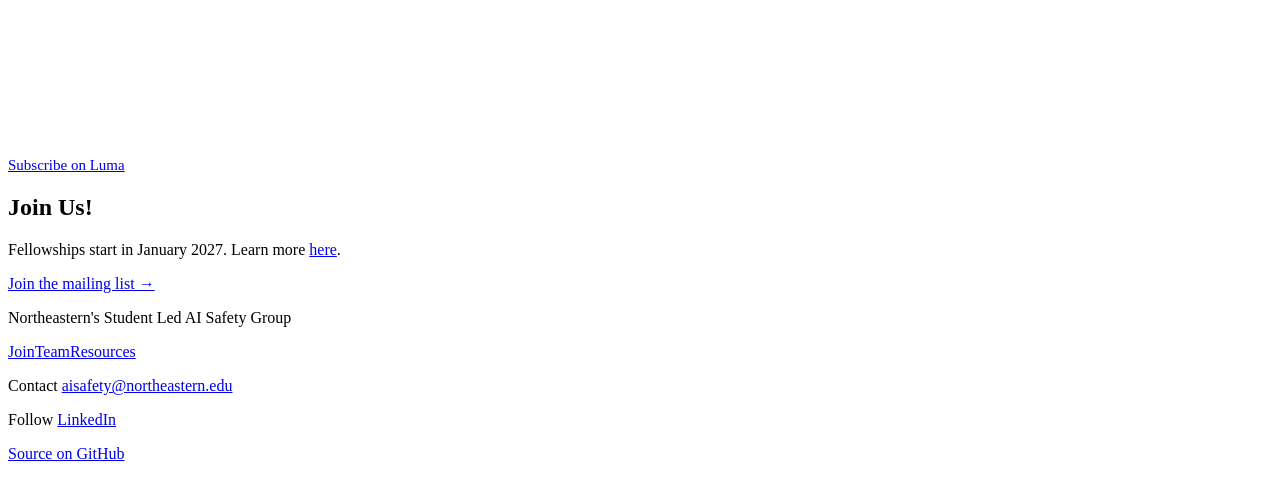
==== commit d8a5a131: "Preview: concentration of power on the home page" ====
--- a/index.html
+++ b/index.html
@@ -1,6 +1,6 @@
-<!DOCTYPE html><html lang="en" data-scene="home"> <head><meta charset="utf-8"><meta name="viewport" content="width=device-width, initial-scale=1"><script>try{var t=sessionStorage.getItem('nuais-t');if(t!==null)document.documentElement.style.setProperty('--t',t)}catch(e){}</script><title>NU AI Safety | AI Safety at Northeastern</title><meta name="description" content="A student-led AI safety and interpretability club at Khoury College, Northeastern University. Technical and policy fellowships, guest talks, and support for members’ own research. Open to every discipline, no prerequisites."><link rel="canonical" href="https://soham-padia.github.io/nuaisafety-preview"><link rel="icon" href="/nuaisafety-preview/favicon.svg" type="image/svg+xml"><meta property="og:type" content="website"><meta property="og:site_name" content="NU AI Safety"><meta property="og:title" content="NU AI Safety | AI Safety at Northeastern"><meta property="og:description" content="A student-led AI safety and interpretability club at Khoury College, Northeastern University. Technical and policy fellowships, guest talks, and support for members’ own research. Open to every discipline, no prerequisites."><meta property="og:url" content="https://soham-padia.github.io/nuaisafety-preview"><meta property="og:image" content="https://soham-padia.github.io/og.png"><meta property="og:image:width" content="1200"><meta property="og:image:height" content="630"><meta property="og:image:alt" content="NU AI Safety. AI safety and interpretability at Northeastern."><meta name="twitter:card" content="summary_large_image"><meta name="twitter:image" content="https://soham-padia.github.io/og.png"><link rel="stylesheet" href="/nuaisafety-preview/_astro/index.BL_N6bDq.css">
+<!DOCTYPE html><html lang="en" data-scene="power"> <head><meta charset="utf-8"><meta name="viewport" content="width=device-width, initial-scale=1"><script>try{var t=sessionStorage.getItem('nuais-t');if(t!==null)document.documentElement.style.setProperty('--t',t)}catch(e){}</script><title>NU AI Safety | AI Safety at Northeastern</title><meta name="description" content="A student-led AI safety and interpretability club at Khoury College, Northeastern University. Technical and policy fellowships, guest talks, and support for members’ own research. Open to every discipline, no prerequisites."><link rel="canonical" href="https://soham-padia.github.io/nuaisafety-preview"><link rel="icon" href="/nuaisafety-preview/favicon.svg" type="image/svg+xml"><meta property="og:type" content="website"><meta property="og:site_name" content="NU AI Safety"><meta property="og:title" content="NU AI Safety | AI Safety at Northeastern"><meta property="og:description" content="A student-led AI safety and interpretability club at Khoury College, Northeastern University. Technical and policy fellowships, guest talks, and support for members’ own research. Open to every discipline, no prerequisites."><meta property="og:url" content="https://soham-padia.github.io/nuaisafety-preview"><meta property="og:image" content="https://soham-padia.github.io/og.png"><meta property="og:image:width" content="1200"><meta property="og:image:height" content="630"><meta property="og:image:alt" content="NU AI Safety. AI safety and interpretability at Northeastern."><meta name="twitter:card" content="summary_large_image"><meta name="twitter:image" content="https://soham-padia.github.io/og.png"><link rel="stylesheet" href="/nuaisafety-preview/_astro/index.B52oww3b.css">
 <style>.sr-only-heading[data-astro-cid-j7pv25f6]{position:absolute;width:1px;height:1px;padding:0;margin:-1px;overflow:hidden;clip-path:inset(50%);white-space:nowrap}.events[data-astro-cid-j7pv25f6]{display:block;width:100%;height:600px;margin-block-start:1.5rem;border:1px solid var(--rule);border-radius:8px;background:var(--paper)}.events__sub[data-astro-cid-j7pv25f6]{margin-block:1rem 0;font-size:.9375rem}
-</style></head> <body> <a class="skip" href="#main">Skip to content</a> <div class="campus" aria-hidden="true" data-scene="home"> <svg viewBox="0 0 1600 360" preserveAspectRatio="xMidYMax slice"> <defs> <radialGradient id="cxGlow" cx="50%" cy="100%" r="60%"> <stop offset="0" stop-color="#f2b07e" stop-opacity=".85"></stop> <stop offset="1" stop-color="#f2b07e" stop-opacity="0"></stop> </radialGradient> </defs>  <g class style="--at:.3"> <circle cx="1488" cy="96" r="46" fill="#f7e2a8" opacity=".35"></circle> <circle cx="1488" cy="96" r="28" fill="#f7e2a8"></circle> </g>  <g class="cx-out" style="--at:.36" fill="none" stroke="#b9b4ab" stroke-width="2" stroke-linecap="round"> <path d="M420,70 l8,-6 l8,6"></path><path d="M446,84 l6,-5 l6,5"></path><path d="M402,92 l6,-5 l6,5"></path> </g>  <g fill="#dbe2e8"> <rect x="40" y="196" width="46" height="74"></rect><rect x="96" y="176" width="40" height="94"></rect><rect x="148" y="158" width="52" height="112"></rect><rect x="960" y="132" width="44" height="138"></rect><rect x="1012" y="150" width="36" height="120"></rect><rect x="1372" y="140" width="40" height="130"></rect><rect x="1420" y="166" width="34" height="104"></rect><rect x="1500" y="178" width="50" height="92"></rect><rect x="1556" y="196" width="40" height="74"></rect> </g> <g fill="#d3dce4"> <rect x="1150" y="56" width="52" height="214"></rect> <rect x="1160" y="40" width="32" height="20"></rect> <rect x="1174" y="14" width="4" height="28"></rect> </g> <path d="M1238,270 L1238,74 L1290,60 L1290,270 Z" fill="#dde6ed"></path> <path d="M1290,60 L1290,270" stroke="#cfd9e2" stroke-width="2"></path> <g> <rect class="cx-rise" style="--at:0.12" x="236" y="108" width="40" height="162" fill="#d1e2ea"></rect> </g><g> <rect class="cx-rise" style="--at:0.28" x="742" y="92" width="38" height="178" fill="#d1e2ea"></rect> </g><g> <rect class="cx-rise" style="--at:0.44" x="1068" y="86" width="44" height="184" fill="#d1e2ea"></rect> </g><g> <rect class="cx-rise" style="--at:0.6" x="1452" y="100" width="40" height="170" fill="#d1e2ea"></rect> </g>  <rect x="150" y="150" width="370" height="116" fill="#dfc0ae"></rect> <rect x="144" y="144" width="382" height="8" fill="#e9d3c5"></rect> <path d="M282,150 L335,122 L388,150 Z" fill="#efe6d8"></path> <g fill="#efe6d8"><rect x="292" y="156" width="9" height="106"></rect><rect x="320" y="156" width="9" height="106"></rect><rect x="348" y="156" width="9" height="106"></rect><rect x="376" y="156" width="9" height="106"></rect></g> <path d="M560,266 L560,172 Q695,118 830,172 L830,266 Z" fill="#d6e6e6"></path> <path class="cx-lit cx-lit--on" style="--l0:.5;--at:.5" d="M570,262 L570,180 Q695,132 820,180 L820,262 Z"></path> <g stroke="#c3d6d7" stroke-width="2"><line x1="560" y1="192" x2="830" y2="192"></line><line x1="560" y1="212" x2="830" y2="212"></line><line x1="560" y1="232" x2="830" y2="232"></line><line x1="560" y1="252" x2="830" y2="252"></line></g> <rect x="870" y="172" width="240" height="94" fill="#e2c4b2"></rect> <rect x="864" y="166" width="252" height="8" fill="#ead6c9"></rect> <rect x="1340" y="182" width="240" height="84" fill="#ddbfac"></rect> <rect x="1334" y="176" width="252" height="8" fill="#e8d1c3"></rect> <g><g> <rect x="168" y="166" width="14" height="18" fill="#cdb5a7"></rect> <rect class="cx-lit cx-lit--on" style="--l0:1;--at:0.15" x="168" y="166" width="14" height="18"></rect> </g><g> <rect x="200" y="166" width="14" height="18" fill="#cdb5a7"></rect> <rect class="cx-lit cx-lit--on" style="--l0:0;--at:0.52" x="200" y="166" width="14" height="18"></rect> </g><g> <rect x="232" y="166" width="14" height="18" fill="#cdb5a7"></rect> <rect class="cx-lit cx-lit--on" style="--l0:0;--at:0.19" x="232" y="166" width="14" height="18"></rect> </g><g> <rect x="264" y="166" width="14" height="18" fill="#cdb5a7"></rect> <rect class="cx-lit cx-lit--on" style="--l0:1;--at:0.56" x="264" y="166" width="14" height="18"></rect> </g><g> <rect x="392" y="166" width="14" height="18" fill="#cdb5a7"></rect> <rect class="cx-lit cx-lit--on" style="--l0:0;--at:0.23" x="392" y="166" width="14" height="18"></rect> </g><g> <rect x="424" y="166" width="14" height="18" fill="#cdb5a7"></rect> <rect class="cx-lit cx-lit--on" style="--l0:1;--at:0.6" x="424" y="166" width="14" height="18"></rect> </g><g> <rect x="456" y="166" width="14" height="18" fill="#cdb5a7"></rect> <rect class="cx-lit cx-lit--on" style="--l0:0;--at:0.27" x="456" y="166" width="14" height="18"></rect> </g><g> <rect x="488" y="166" width="14" height="18" fill="#cdb5a7"></rect> <rect class="cx-lit cx-lit--on" style="--l0:0;--at:0.64" x="488" y="166" width="14" height="18"></rect> </g><g> <rect x="168" y="194" width="14" height="18" fill="#cdb5a7"></rect> <rect class="cx-lit cx-lit--on" style="--l0:0;--at:0.26" x="168" y="194" width="14" height="18"></rect> </g><g> <rect x="200" y="194" width="14" height="18" fill="#cdb5a7"></rect> <rect class="cx-lit cx-lit--on" style="--l0:1;--at:0.63" x="200" y="194" width="14" height="18"></rect> </g><g> <rect x="232" y="194" width="14" height="18" fill="#cdb5a7"></rect> <rect class="cx-lit cx-lit--on" style="--l0:0;--at:0.3" x="232" y="194" width="14" height="18"></rect> </g><g> <rect x="264" y="194" width="14" height="18" fill="#cdb5a7"></rect> <rect class="cx-lit cx-lit--on" style="--l0:0;--at:0.67" x="264" y="194" width="14" height="18"></rect> </g><g> <rect x="392" y="194" width="14" height="18" fill="#cdb5a7"></rect> <rect class="cx-lit cx-lit--on" style="--l0:1;--at:0.34" x="392" y="194" width="14" height="18"></rect> </g><g> <rect x="424" y="194" width="14" height="18" fill="#cdb5a7"></rect> <rect class="cx-lit cx-lit--on" style="--l0:0;--at:0.71" x="424" y="194" width="14" height="18"></rect> </g><g> <rect x="456" y="194" width="14" height="18" fill="#cdb5a7"></rect> <rect class="cx-lit cx-lit--on" style="--l0:1;--at:0.38" x="456" y="194" width="14" height="18"></rect> </g><g> <rect x="488" y="194" width="14" height="18" fill="#cdb5a7"></rect> <rect class="cx-lit cx-lit--on" style="--l0:0;--at:0.75" x="488" y="194" width="14" height="18"></rect> </g><g> <rect x="168" y="222" width="14" height="18" fill="#cdb5a7"></rect> <rect class="cx-lit cx-lit--on" style="--l0:1;--at:0.37" x="168" y="222" width="14" height="18"></rect> </g><g> <rect x="200" y="222" width="14" height="18" fill="#cdb5a7"></rect> <rect class="cx-lit cx-lit--on" style="--l0:0;--at:0.74" x="200" y="222" width="14" height="18"></rect> </g><g> <rect x="232" y="222" width="14" height="18" fill="#cdb5a7"></rect> <rect class="cx-lit cx-lit--on" style="--l0:1;--at:0.41" x="232" y="222" width="14" height="18"></rect> </g><g> <rect x="264" y="222" width="14" height="18" fill="#cdb5a7"></rect> <rect class="cx-lit cx-lit--on" style="--l0:0;--at:0.78" x="264" y="222" width="14" height="18"></rect> </g><g> <rect x="392" y="222" width="14" height="18" fill="#cdb5a7"></rect> <rect class="cx-lit cx-lit--on" style="--l0:0;--at:0.45" x="392" y="222" width="14" height="18"></rect> </g><g> <rect x="424" y="222" width="14" height="18" fill="#cdb5a7"></rect> <rect class="cx-lit cx-lit--on" style="--l0:1;--at:0.82" x="424" y="222" width="14" height="18"></rect> </g><g> <rect x="456" y="222" width="14" height="18" fill="#cdb5a7"></rect> <rect class="cx-lit cx-lit--on" style="--l0:0;--at:0.49" x="456" y="222" width="14" height="18"></rect> </g><g> <rect x="488" y="222" width="14" height="18" fill="#cdb5a7"></rect> <rect class="cx-lit cx-lit--on" style="--l0:1;--at:0.16" x="488" y="222" width="14" height="18"></rect> </g><g> <rect x="888" y="190" width="14" height="18" fill="#cdb5a7"></rect> <rect class="cx-lit cx-lit--on" style="--l0:1;--at:0.15" x="888" y="190" width="14" height="18"></rect> </g><g> <rect x="918" y="190" width="14" height="18" fill="#cdb5a7"></rect> <rect class="cx-lit cx-lit--on" style="--l0:0;--at:0.52" x="918" y="190" width="14" height="18"></rect> </g><g> <rect x="948" y="190" width="14" height="18" fill="#cdb5a7"></rect> <rect class="cx-lit cx-lit--on" style="--l0:0;--at:0.19" x="948" y="190" width="14" height="18"></rect> </g><g> <rect x="978" y="190" width="14" height="18" fill="#cdb5a7"></rect> <rect class="cx-lit cx-lit--on" style="--l0:1;--at:0.56" x="978" y="190" width="14" height="18"></rect> </g><g> <rect x="1008" y="190" width="14" height="18" fill="#cdb5a7"></rect> <rect class="cx-lit cx-lit--on" style="--l0:0;--at:0.23" x="1008" y="190" width="14" height="18"></rect> </g><g> <rect x="1038" y="190" width="14" height="18" fill="#cdb5a7"></rect> <rect class="cx-lit cx-lit--on" style="--l0:1;--at:0.6" x="1038" y="190" width="14" height="18"></rect> </g><g> <rect x="1068" y="190" width="14" height="18" fill="#cdb5a7"></rect> <rect class="cx-lit cx-lit--on" style="--l0:0;--at:0.27" x="1068" y="190" width="14" height="18"></rect> </g><g> <rect x="888" y="220" width="14" height="18" fill="#cdb5a7"></rect> <rect class="cx-lit cx-lit--on" style="--l0:0;--at:0.26" x="888" y="220" width="14" height="18"></rect> </g><g> <rect x="918" y="220" width="14" height="18" fill="#cdb5a7"></rect> <rect class="cx-lit cx-lit--on" style="--l0:1;--at:0.63" x="918" y="220" width="14" height="18"></rect> </g><g> <rect x="948" y="220" width="14" height="18" fill="#cdb5a7"></rect> <rect class="cx-lit cx-lit--on" style="--l0:0;--at:0.3" x="948" y="220" width="14" height="18"></rect> </g><g> <rect x="978" y="220" width="14" height="18" fill="#cdb5a7"></rect> <rect class="cx-lit cx-lit--on" style="--l0:0;--at:0.67" x="978" y="220" width="14" height="18"></rect> </g><g> <rect x="1008" y="220" width="14" height="18" fill="#cdb5a7"></rect> <rect class="cx-lit cx-lit--on" style="--l0:1;--at:0.34" x="1008" y="220" width="14" height="18"></rect> </g><g> <rect x="1038" y="220" width="14" height="18" fill="#cdb5a7"></rect> <rect class="cx-lit cx-lit--on" style="--l0:0;--at:0.71" x="1038" y="220" width="14" height="18"></rect> </g><g> <rect x="1068" y="220" width="14" height="18" fill="#cdb5a7"></rect> <rect class="cx-lit cx-lit--on" style="--l0:1;--at:0.38" x="1068" y="220" width="14" height="18"></rect> </g><g> <rect x="1356" y="200" width="14" height="18" fill="#cdb5a7"></rect> <rect class="cx-lit cx-lit--on" style="--l0:1;--at:0.15" x="1356" y="200" width="14" height="18"></rect> </g><g> <rect x="1386" y="200" width="14" height="18" fill="#cdb5a7"></rect> <rect class="cx-lit cx-lit--on" style="--l0:0;--at:0.52" x="1386" y="200" width="14" height="18"></rect> </g><g> <rect x="1416" y="200" width="14" height="18" fill="#cdb5a7"></rect> <rect class="cx-lit cx-lit--on" style="--l0:0;--at:0.19" x="1416" y="200" width="14" height="18"></rect> </g><g> <rect x="1446" y="200" width="14" height="18" fill="#cdb5a7"></rect> <rect class="cx-lit cx-lit--on" style="--l0:1;--at:0.56" x="1446" y="200" width="14" height="18"></rect> </g><g> <rect x="1476" y="200" width="14" height="18" fill="#cdb5a7"></rect> <rect class="cx-lit cx-lit--on" style="--l0:0;--at:0.23" x="1476" y="200" width="14" height="18"></rect> </g><g> <rect x="1506" y="200" width="14" height="18" fill="#cdb5a7"></rect> <rect class="cx-lit cx-lit--on" style="--l0:1;--at:0.6" x="1506" y="200" width="14" height="18"></rect> </g><g> <rect x="1536" y="200" width="14" height="18" fill="#cdb5a7"></rect> <rect class="cx-lit cx-lit--on" style="--l0:0;--at:0.27" x="1536" y="200" width="14" height="18"></rect> </g><g> <rect x="1566" y="200" width="14" height="18" fill="#cdb5a7"></rect> <rect class="cx-lit cx-lit--on" style="--l0:0;--at:0.64" x="1566" y="200" width="14" height="18"></rect> </g><g> <rect x="1356" y="230" width="14" height="18" fill="#cdb5a7"></rect> <rect class="cx-lit cx-lit--on" style="--l0:0;--at:0.26" x="1356" y="230" width="14" height="18"></rect> </g><g> <rect x="1386" y="230" width="14" height="18" fill="#cdb5a7"></rect> <rect class="cx-lit cx-lit--on" style="--l0:1;--at:0.63" x="1386" y="230" width="14" height="18"></rect> </g><g> <rect x="1416" y="230" width="14" height="18" fill="#cdb5a7"></rect> <rect class="cx-lit cx-lit--on" style="--l0:0;--at:0.3" x="1416" y="230" width="14" height="18"></rect> </g><g> <rect x="1446" y="230" width="14" height="18" fill="#cdb5a7"></rect> <rect class="cx-lit cx-lit--on" style="--l0:0;--at:0.67" x="1446" y="230" width="14" height="18"></rect> </g><g> <rect x="1476" y="230" width="14" height="18" fill="#cdb5a7"></rect> <rect class="cx-lit cx-lit--on" style="--l0:1;--at:0.34" x="1476" y="230" width="14" height="18"></rect> </g><g> <rect x="1506" y="230" width="14" height="18" fill="#cdb5a7"></rect> <rect class="cx-lit cx-lit--on" style="--l0:0;--at:0.71" x="1506" y="230" width="14" height="18"></rect> </g><g> <rect x="1536" y="230" width="14" height="18" fill="#cdb5a7"></rect> <rect class="cx-lit cx-lit--on" style="--l0:1;--at:0.38" x="1536" y="230" width="14" height="18"></rect> </g><g> <rect x="1566" y="230" width="14" height="18" fill="#cdb5a7"></rect> <rect class="cx-lit cx-lit--on" style="--l0:0;--at:0.75" x="1566" y="230" width="14" height="18"></rect> </g></g>    <g> <rect x="107" y="232" width="6" height="36" fill="#b9a38e"></rect> <circle class="cx-tree cx-tree--home" style="--c:#bfd3b0" cx="110" cy="232" r="30"></circle> </g><g> <rect x="542" y="226" width="6" height="42" fill="#b9a38e"></rect> <circle class="cx-tree cx-tree--home" style="--c:#aecaa0" cx="545" cy="226" r="34"></circle> </g><g> <rect x="842" y="232" width="6" height="36" fill="#b9a38e"></rect> <circle class="cx-tree cx-tree--home" style="--c:#e2cf98" cx="845" cy="232" r="28"></circle> </g><g> <rect x="1127" y="224" width="6" height="44" fill="#b9a38e"></rect> <circle class="cx-tree cx-tree--home" style="--c:#bfd3b0" cx="1130" cy="224" r="36"></circle> </g><g> <rect x="1317" y="238" width="6" height="30" fill="#b9a38e"></rect> <circle class="cx-tree cx-tree--home" style="--c:#aecaa0" cx="1320" cy="238" r="24"></circle> </g><g> <rect x="1589" y="232" width="6" height="36" fill="#b9a38e"></rect> <circle class="cx-tree cx-tree--home" style="--c:#e2cf98" cx="1592" cy="232" r="30"></circle> </g><g> <rect x="23" y="240" width="6" height="28" fill="#b9a38e"></rect> <circle class="cx-tree cx-tree--home" style="--c:#aecaa0" cx="26" cy="240" r="22"></circle> </g> <g stroke="#b9b1a7" stroke-width="3"> <line x1="492" y1="300" x2="492" y2="238"></line><line x1="900" y1="300" x2="900" y2="238"></line><line x1="1232" y1="300" x2="1232" y2="238"></line> </g> <g fill="#d8cfc2"><rect x="485" y="232" width="14" height="7" rx="2"></rect><rect x="893" y="232" width="14" height="7" rx="2"></rect><rect x="1225" y="232" width="14" height="7" rx="2"></rect></g>  <rect class="cx-lawn cx-lawn--home" x="0" y="262" width="1600" height="40"></rect> <path d="M760,262 L840,262 L980,302 L620,302 Z" fill="#ece5d6"></path> <g class="cx-in" style="--at:.62"> <rect x="770" y="262" width="3" height="32" fill="#b9a993"></rect> <rect x="692" y="242" width="160" height="24" rx="3" fill="#fbf9f4" stroke="#c9bba6"></rect> <text x="772" y="259" font-size="12" text-anchor="middle" fill="#5b6169">Please keep off the grass</text> </g>  <g class="cx-out" style="--at:0.376"> <g transform="translate(64 294) scale(1)"> <path d="M-8,0 Q-8,-19 0,-19 Q8,-19 8,0 Z" fill="#e2a59c"></path> <circle cx="0" cy="-26" r="5.5" fill="#e8cdb5"></circle>  </g> </g><g class="cx-out" style="--at:0.165"> <g transform="translate(128 291) scale(0.9)"> <path d="M-8,0 Q-8,-19 0,-19 Q8,-19 8,0 Z" fill="#9db6cf"></path> <circle cx="0" cy="-26" r="5.5" fill="#c99d7e"></circle>  </g> </g><g class="cx-out" style="--at:0.631"> <g transform="translate(196 288) scale(1.08)"> <path d="M-8,0 Q-8,-19 0,-19 Q8,-19 8,0 Z" fill="#e5c88c"></path> <circle cx="0" cy="-26" r="5.5" fill="#a97b5c"></circle>  </g> </g><g class="cx-out" style="--at:0.08"> <g transform="translate(252 294) scale(1)"> <path d="M-8,0 Q-8,-19 0,-19 Q8,-19 8,0 Z" fill="#a7c3a0"></path> <circle cx="0" cy="-26" r="5.5" fill="#e2bc9a"></circle>  </g> </g><g class="cx-out" style="--at:0.461"> <g transform="translate(316 291) scale(0.9)"> <path d="M-8,0 Q-8,-19 0,-19 Q8,-19 8,0 Z" fill="#c6a6c6"></path> <circle cx="0" cy="-26" r="5.5" fill="#8d6248"></circle>  </g> </g><g class="cx-out" style="--at:0.249"> <g transform="translate(402 288) scale(1.08)"> <path d="M-8,0 Q-8,-19 0,-19 Q8,-19 8,0 Z" fill="#8ea8bf"></path> <circle cx="0" cy="-26" r="5.5" fill="#e8cdb5"></circle>  </g> </g><g class="cx-out" style="--at:0.758"> <g transform="translate(470 294) scale(1)"> <path d="M-8,0 Q-8,-19 0,-19 Q8,-19 8,0 Z" fill="#e0b38f"></path> <circle cx="0" cy="-26" r="5.5" fill="#c99d7e"></circle>  </g> </g><g class="cx-out" style="--at:0.546"> <g transform="translate(588 291) scale(0.9)"> <path d="M-8,0 Q-8,-19 0,-19 Q8,-19 8,0 Z" fill="#b7b0d6"></path> <circle cx="0" cy="-26" r="5.5" fill="#a97b5c"></circle>  </g> </g><g class="cx-out" style="--at:0.292"> <g transform="translate(652 288) scale(1.08)"> <path d="M-8,0 Q-8,-19 0,-19 Q8,-19 8,0 Z" fill="#e2a59c"></path> <circle cx="0" cy="-26" r="5.5" fill="#e2bc9a"></circle>  </g> </g><g class="cx-out" style="--at:0.673"> <g transform="translate(716 294) scale(1)"> <path d="M-8,0 Q-8,-19 0,-19 Q8,-19 8,0 Z" fill="#9db6cf"></path> <circle cx="0" cy="-26" r="5.5" fill="#8d6248"></circle>  </g> </g><g class="cx-out" style="--at:0.122"> <g transform="translate(842 291) scale(0.9)"> <path d="M-8,0 Q-8,-19 0,-19 Q8,-19 8,0 Z" fill="#e5c88c"></path> <circle cx="0" cy="-26" r="5.5" fill="#e8cdb5"></circle>  </g> </g><g class="cx-out" style="--at:0.419"> <g transform="translate(992 288) scale(1.08)"> <path d="M-8,0 Q-8,-19 0,-19 Q8,-19 8,0 Z" fill="#a7c3a0"></path> <circle cx="0" cy="-26" r="5.5" fill="#c99d7e"></circle>  </g> </g><g class="cx-out" style="--at:0.8"> <g transform="translate(1058 294) scale(1)"> <path d="M-8,0 Q-8,-19 0,-19 Q8,-19 8,0 Z" fill="#c6a6c6"></path> <circle cx="0" cy="-26" r="5.5" fill="#a97b5c"></circle>  </g> </g><g class="cx-out" style="--at:0.207"> <g transform="translate(1176 291) scale(0.9)"> <path d="M-8,0 Q-8,-19 0,-19 Q8,-19 8,0 Z" fill="#8ea8bf"></path> <circle cx="0" cy="-26" r="5.5" fill="#e2bc9a"></circle>  </g> </g><g class="cx-out" style="--at:0.588"> <g transform="translate(1262 288) scale(1.08)"> <path d="M-8,0 Q-8,-19 0,-19 Q8,-19 8,0 Z" fill="#e0b38f"></path> <circle cx="0" cy="-26" r="5.5" fill="#8d6248"></circle>  </g> </g><g class="cx-out" style="--at:0.334"> <g transform="translate(1404 294) scale(1)"> <path d="M-8,0 Q-8,-19 0,-19 Q8,-19 8,0 Z" fill="#b7b0d6"></path> <circle cx="0" cy="-26" r="5.5" fill="#e8cdb5"></circle>  </g> </g><g class="cx-out" style="--at:0.715"> <g transform="translate(1478 291) scale(0.9)"> <path d="M-8,0 Q-8,-19 0,-19 Q8,-19 8,0 Z" fill="#e2a59c"></path> <circle cx="0" cy="-26" r="5.5" fill="#c99d7e"></circle>  </g> </g><g class="cx-out" style="--at:0.504"> <g transform="translate(1546 288) scale(1.08)"> <path d="M-8,0 Q-8,-19 0,-19 Q8,-19 8,0 Z" fill="#9db6cf"></path> <circle cx="0" cy="-26" r="5.5" fill="#a97b5c"></circle>  </g> </g>    <rect x="0" y="302" width="1600" height="10" fill="#ebe6dd"></rect> <rect x="0" y="312" width="1600" height="48" fill="#e3dfd8"></rect> <rect x="0" y="322" width="1600" height="26" fill="#cfdcc1"></rect> <g stroke="#bdb5aa" stroke-width="2"><line x1="0" y1="331" x2="1600" y2="331"></line><line x1="0" y1="340" x2="1600" y2="340"></line></g> <line x1="0" y1="270" x2="1600" y2="270" stroke="#d6cfc5" stroke-width="1.5"></line> <g class="cx-train" style> <rect x="148" y="276" width="4" height="18" fill="#b9b1a7"></rect> <path d="M136,276 L150,268 L164,276" fill="none" stroke="#b9b1a7" stroke-width="2"></path> <rect x="0" y="292" width="300" height="44" rx="9" fill="#a6c8ab"></rect> <rect x="0" y="292" width="300" height="9" rx="4" fill="#97bb9d"></rect> <rect x="18" y="304" width="26" height="16" rx="2" fill="#eef3ec"></rect><rect x="56" y="304" width="26" height="16" rx="2" fill="#eef3ec"></rect><rect x="94" y="304" width="26" height="16" rx="2" fill="#eef3ec"></rect><rect x="132" y="304" width="26" height="16" rx="2" fill="#eef3ec"></rect><rect x="170" y="304" width="26" height="16" rx="2" fill="#eef3ec"></rect><rect x="208" y="304" width="26" height="16" rx="2" fill="#eef3ec"></rect><rect x="246" y="304" width="26" height="16" rx="2" fill="#eef3ec"></rect> <circle class="cx-out" style="--at:0.480" cx="31" cy="317" r="5" fill="#8a9e95"></circle><circle class="cx-out" style="--at:0.580" cx="69" cy="317" r="5" fill="#8a9e95"></circle><circle class="cx-out" style="--at:0.680" cx="107" cy="317" r="5" fill="#8a9e95"></circle><circle class="cx-out" style="--at:0.547" cx="145" cy="317" r="5" fill="#8a9e95"></circle><circle class="cx-out" style="--at:0.647" cx="183" cy="317" r="5" fill="#8a9e95"></circle><circle class="cx-out" style="--at:0.513" cx="221" cy="317" r="5" fill="#8a9e95"></circle><circle class="cx-out" style="--at:0.613" cx="259" cy="317" r="5" fill="#8a9e95"></circle> <rect x="0" y="326" width="300" height="4" fill="#fbf9f4" opacity=".6"></rect> <circle cx="284" cy="306" r="8" fill="#fbf9f4"></circle> <text x="284" y="310" font-size="11" font-weight="700" text-anchor="middle" fill="#3f7a4f">E</text> <circle cx="46" cy="338" r="6" fill="#b3aaa1"></circle><circle cx="84" cy="338" r="6" fill="#b3aaa1"></circle><circle cx="216" cy="338" r="6" fill="#b3aaa1"></circle><circle cx="254" cy="338" r="6" fill="#b3aaa1"></circle> </g> </svg>  <p class="campus__label cx-in" style="--at:.5"><span>Possible future</span> Gradual disempowerment</p> </div> <script type="module">const e=document.querySelector(".campus"),s=document.querySelector(".ovs");e&&s?new IntersectionObserver(([t])=>e.classList.toggle("is-dim",!t.isIntersecting)).observe(s):e&&e.classList.add("is-dim");</script> <header class="masthead"> <div class="wrap"> <a class="wordmark" href="/nuaisafety-preview/">NU AI Safety</a> <nav class="nav" aria-label="Primary"> <a href="/nuaisafety-preview/join"> Join </a><a href="/nuaisafety-preview/team"> Team </a><a href="/nuaisafety-preview/resources"> Resources </a> </nav> </div> </header> <main id="main">  <section class="hero" data-astro-cid-j7pv25f6> <div class="wrap hero__grid" data-astro-cid-j7pv25f6> <div class="hero__text" data-astro-cid-j7pv25f6> <h1 data-astro-cid-j7pv25f6>NU AI Safety</h1> <p class="tagline" data-astro-cid-j7pv25f6>AI Safety at Northeastern</p> <p data-astro-cid-j7pv25f6>
+</style></head> <body> <a class="skip" href="#main">Skip to content</a> <div class="campus" aria-hidden="true" data-scene="power"> <svg viewBox="0 0 1600 360" preserveAspectRatio="xMidYMax slice"> <defs> <radialGradient id="cxGlow" cx="50%" cy="100%" r="60%"> <stop offset="0" stop-color="#f2b07e" stop-opacity=".85"></stop> <stop offset="1" stop-color="#f2b07e" stop-opacity="0"></stop> </radialGradient> </defs>  <g class style="--at:.3"> <circle cx="1488" cy="96" r="46" fill="#f7e2a8" opacity=".35"></circle> <circle cx="1488" cy="96" r="28" fill="#f7e2a8"></circle> </g>  <g class="cx-out" style="--at:.36" fill="none" stroke="#b9b4ab" stroke-width="2" stroke-linecap="round"> <path d="M420,70 l8,-6 l8,6"></path><path d="M446,84 l6,-5 l6,5"></path><path d="M402,92 l6,-5 l6,5"></path> </g>  <g fill="#dbe2e8"> <rect x="40" y="196" width="46" height="74"></rect><rect x="96" y="176" width="40" height="94"></rect><rect x="148" y="158" width="52" height="112"></rect><rect x="960" y="132" width="44" height="138"></rect><rect x="1012" y="150" width="36" height="120"></rect><rect x="1372" y="140" width="40" height="130"></rect><rect x="1420" y="166" width="34" height="104"></rect><rect x="1500" y="178" width="50" height="92"></rect><rect x="1556" y="196" width="40" height="74"></rect> </g> <g fill="#d3dce4"> <rect x="1150" y="56" width="52" height="214"></rect> <rect x="1160" y="40" width="32" height="20"></rect> <rect x="1174" y="14" width="4" height="28"></rect> </g> <path d="M1238,270 L1238,74 L1290,60 L1290,270 Z" fill="#dde6ed"></path> <path d="M1290,60 L1290,270" stroke="#cfd9e2" stroke-width="2"></path>   <rect x="150" y="150" width="370" height="116" fill="#dfc0ae"></rect> <rect x="144" y="144" width="382" height="8" fill="#e9d3c5"></rect> <path d="M282,150 L335,122 L388,150 Z" fill="#efe6d8"></path> <g fill="#efe6d8"><rect x="292" y="156" width="9" height="106"></rect><rect x="320" y="156" width="9" height="106"></rect><rect x="348" y="156" width="9" height="106"></rect><rect x="376" y="156" width="9" height="106"></rect></g> <path d="M560,266 L560,172 Q695,118 830,172 L830,266 Z" fill="#d6e6e6"></path> <path class="cx-lit" style="--l0:.5;--at:.5" d="M570,262 L570,180 Q695,132 820,180 L820,262 Z"></path> <g stroke="#c3d6d7" stroke-width="2"><line x1="560" y1="192" x2="830" y2="192"></line><line x1="560" y1="212" x2="830" y2="212"></line><line x1="560" y1="232" x2="830" y2="232"></line><line x1="560" y1="252" x2="830" y2="252"></line></g> <rect x="870" y="172" width="240" height="94" fill="#e2c4b2"></rect> <rect x="864" y="166" width="252" height="8" fill="#ead6c9"></rect> <rect x="1340" y="182" width="240" height="84" fill="#ddbfac"></rect> <rect x="1334" y="176" width="252" height="8" fill="#e8d1c3"></rect> <g><g> <rect x="168" y="166" width="14" height="18" fill="#cdb5a7"></rect> <rect class="cx-lit" style="--l0:1;--at:0.15" x="168" y="166" width="14" height="18"></rect> </g><g> <rect x="200" y="166" width="14" height="18" fill="#cdb5a7"></rect> <rect class="cx-lit" style="--l0:0;--at:0.52" x="200" y="166" width="14" height="18"></rect> </g><g> <rect x="232" y="166" width="14" height="18" fill="#cdb5a7"></rect> <rect class="cx-lit" style="--l0:0;--at:0.19" x="232" y="166" width="14" height="18"></rect> </g><g> <rect x="264" y="166" width="14" height="18" fill="#cdb5a7"></rect> <rect class="cx-lit" style="--l0:1;--at:0.56" x="264" y="166" width="14" height="18"></rect> </g><g> <rect x="392" y="166" width="14" height="18" fill="#cdb5a7"></rect> <rect class="cx-lit" style="--l0:0;--at:0.23" x="392" y="166" width="14" height="18"></rect> </g><g> <rect x="424" y="166" width="14" height="18" fill="#cdb5a7"></rect> <rect class="cx-lit" style="--l0:1;--at:0.6" x="424" y="166" width="14" height="18"></rect> </g><g> <rect x="456" y="166" width="14" height="18" fill="#cdb5a7"></rect> <rect class="cx-lit" style="--l0:0;--at:0.27" x="456" y="166" width="14" height="18"></rect> </g><g> <rect x="488" y="166" width="14" height="18" fill="#cdb5a7"></rect> <rect class="cx-lit" style="--l0:0;--at:0.64" x="488" y="166" width="14" height="18"></rect> </g><g> <rect x="168" y="194" width="14" height="18" fill="#cdb5a7"></rect> <rect class="cx-lit" style="--l0:0;--at:0.26" x="168" y="194" width="14" height="18"></rect> </g><g> <rect x="200" y="194" width="14" height="18" fill="#cdb5a7"></rect> <rect class="cx-lit" style="--l0:1;--at:0.63" x="200" y="194" width="14" height="18"></rect> </g><g> <rect x="232" y="194" width="14" height="18" fill="#cdb5a7"></rect> <rect class="cx-lit" style="--l0:0;--at:0.3" x="232" y="194" width="14" height="18"></rect> </g><g> <rect x="264" y="194" width="14" height="18" fill="#cdb5a7"></rect> <rect class="cx-lit" style="--l0:0;--at:0.67" x="264" y="194" width="14" height="18"></rect> </g><g> <rect x="392" y="194" width="14" height="18" fill="#cdb5a7"></rect> <rect class="cx-lit" style="--l0:1;--at:0.34" x="392" y="194" width="14" height="18"></rect> </g><g> <rect x="424" y="194" width="14" height="18" fill="#cdb5a7"></rect> <rect class="cx-lit" style="--l0:0;--at:0.71" x="424" y="194" width="14" height="18"></rect> </g><g> <rect x="456" y="194" width="14" height="18" fill="#cdb5a7"></rect> <rect class="cx-lit" style="--l0:1;--at:0.38" x="456" y="194" width="14" height="18"></rect> </g><g> <rect x="488" y="194" width="14" height="18" fill="#cdb5a7"></rect> <rect class="cx-lit" style="--l0:0;--at:0.75" x="488" y="194" width="14" height="18"></rect> </g><g> <rect x="168" y="222" width="14" height="18" fill="#cdb5a7"></rect> <rect class="cx-lit" style="--l0:1;--at:0.37" x="168" y="222" width="14" height="18"></rect> </g><g> <rect x="200" y="222" width="14" height="18" fill="#cdb5a7"></rect> <rect class="cx-lit" style="--l0:0;--at:0.74" x="200" y="222" width="14" height="18"></rect> </g><g> <rect x="232" y="222" width="14" height="18" fill="#cdb5a7"></rect> <rect class="cx-lit" style="--l0:1;--at:0.41" x="232" y="222" width="14" height="18"></rect> </g><g> <rect x="264" y="222" width="14" height="18" fill="#cdb5a7"></rect> <rect class="cx-lit" style="--l0:0;--at:0.78" x="264" y="222" width="14" height="18"></rect> </g><g> <rect x="392" y="222" width="14" height="18" fill="#cdb5a7"></rect> <rect class="cx-lit" style="--l0:0;--at:0.45" x="392" y="222" width="14" height="18"></rect> </g><g> <rect x="424" y="222" width="14" height="18" fill="#cdb5a7"></rect> <rect class="cx-lit" style="--l0:1;--at:0.82" x="424" y="222" width="14" height="18"></rect> </g><g> <rect x="456" y="222" width="14" height="18" fill="#cdb5a7"></rect> <rect class="cx-lit" style="--l0:0;--at:0.49" x="456" y="222" width="14" height="18"></rect> </g><g> <rect x="488" y="222" width="14" height="18" fill="#cdb5a7"></rect> <rect class="cx-lit" style="--l0:1;--at:0.16" x="488" y="222" width="14" height="18"></rect> </g><g> <rect x="888" y="190" width="14" height="18" fill="#cdb5a7"></rect> <rect class="cx-lit" style="--l0:1;--at:0.15" x="888" y="190" width="14" height="18"></rect> </g><g> <rect x="918" y="190" width="14" height="18" fill="#cdb5a7"></rect> <rect class="cx-lit" style="--l0:0;--at:0.52" x="918" y="190" width="14" height="18"></rect> </g><g> <rect x="948" y="190" width="14" height="18" fill="#cdb5a7"></rect> <rect class="cx-lit" style="--l0:0;--at:0.19" x="948" y="190" width="14" height="18"></rect> </g><g> <rect x="978" y="190" width="14" height="18" fill="#cdb5a7"></rect> <rect class="cx-lit" style="--l0:1;--at:0.56" x="978" y="190" width="14" height="18"></rect> </g><g> <rect x="1008" y="190" width="14" height="18" fill="#cdb5a7"></rect> <rect class="cx-lit" style="--l0:0;--at:0.23" x="1008" y="190" width="14" height="18"></rect> </g><g> <rect x="1038" y="190" width="14" height="18" fill="#cdb5a7"></rect> <rect class="cx-lit" style="--l0:1;--at:0.6" x="1038" y="190" width="14" height="18"></rect> </g><g> <rect x="1068" y="190" width="14" height="18" fill="#cdb5a7"></rect> <rect class="cx-lit" style="--l0:0;--at:0.27" x="1068" y="190" width="14" height="18"></rect> </g><g> <rect x="888" y="220" width="14" height="18" fill="#cdb5a7"></rect> <rect class="cx-lit" style="--l0:0;--at:0.26" x="888" y="220" width="14" height="18"></rect> </g><g> <rect x="918" y="220" width="14" height="18" fill="#cdb5a7"></rect> <rect class="cx-lit" style="--l0:1;--at:0.63" x="918" y="220" width="14" height="18"></rect> </g><g> <rect x="948" y="220" width="14" height="18" fill="#cdb5a7"></rect> <rect class="cx-lit" style="--l0:0;--at:0.3" x="948" y="220" width="14" height="18"></rect> </g><g> <rect x="978" y="220" width="14" height="18" fill="#cdb5a7"></rect> <rect class="cx-lit" style="--l0:0;--at:0.67" x="978" y="220" width="14" height="18"></rect> </g><g> <rect x="1008" y="220" width="14" height="18" fill="#cdb5a7"></rect> <rect class="cx-lit" style="--l0:1;--at:0.34" x="1008" y="220" width="14" height="18"></rect> </g><g> <rect x="1038" y="220" width="14" height="18" fill="#cdb5a7"></rect> <rect class="cx-lit" style="--l0:0;--at:0.71" x="1038" y="220" width="14" height="18"></rect> </g><g> <rect x="1068" y="220" width="14" height="18" fill="#cdb5a7"></rect> <rect class="cx-lit" style="--l0:1;--at:0.38" x="1068" y="220" width="14" height="18"></rect> </g><g> <rect x="1356" y="200" width="14" height="18" fill="#cdb5a7"></rect> <rect class="cx-lit" style="--l0:1;--at:0.15" x="1356" y="200" width="14" height="18"></rect> </g><g> <rect x="1386" y="200" width="14" height="18" fill="#cdb5a7"></rect> <rect class="cx-lit" style="--l0:0;--at:0.52" x="1386" y="200" width="14" height="18"></rect> </g><g> <rect x="1416" y="200" width="14" height="18" fill="#cdb5a7"></rect> <rect class="cx-lit" style="--l0:0;--at:0.19" x="1416" y="200" width="14" height="18"></rect> </g><g> <rect x="1446" y="200" width="14" height="18" fill="#cdb5a7"></rect> <rect class="cx-lit" style="--l0:1;--at:0.56" x="1446" y="200" width="14" height="18"></rect> </g><g> <rect x="1476" y="200" width="14" height="18" fill="#cdb5a7"></rect> <rect class="cx-lit" style="--l0:0;--at:0.23" x="1476" y="200" width="14" height="18"></rect> </g><g> <rect x="1506" y="200" width="14" height="18" fill="#cdb5a7"></rect> <rect class="cx-lit" style="--l0:1;--at:0.6" x="1506" y="200" width="14" height="18"></rect> </g><g> <rect x="1536" y="200" width="14" height="18" fill="#cdb5a7"></rect> <rect class="cx-lit" style="--l0:0;--at:0.27" x="1536" y="200" width="14" height="18"></rect> </g><g> <rect x="1566" y="200" width="14" height="18" fill="#cdb5a7"></rect> <rect class="cx-lit" style="--l0:0;--at:0.64" x="1566" y="200" width="14" height="18"></rect> </g><g> <rect x="1356" y="230" width="14" height="18" fill="#cdb5a7"></rect> <rect class="cx-lit" style="--l0:0;--at:0.26" x="1356" y="230" width="14" height="18"></rect> </g><g> <rect x="1386" y="230" width="14" height="18" fill="#cdb5a7"></rect> <rect class="cx-lit" style="--l0:1;--at:0.63" x="1386" y="230" width="14" height="18"></rect> </g><g> <rect x="1416" y="230" width="14" height="18" fill="#cdb5a7"></rect> <rect class="cx-lit" style="--l0:0;--at:0.3" x="1416" y="230" width="14" height="18"></rect> </g><g> <rect x="1446" y="230" width="14" height="18" fill="#cdb5a7"></rect> <rect class="cx-lit" style="--l0:0;--at:0.67" x="1446" y="230" width="14" height="18"></rect> </g><g> <rect x="1476" y="230" width="14" height="18" fill="#cdb5a7"></rect> <rect class="cx-lit" style="--l0:1;--at:0.34" x="1476" y="230" width="14" height="18"></rect> </g><g> <rect x="1506" y="230" width="14" height="18" fill="#cdb5a7"></rect> <rect class="cx-lit" style="--l0:0;--at:0.71" x="1506" y="230" width="14" height="18"></rect> </g><g> <rect x="1536" y="230" width="14" height="18" fill="#cdb5a7"></rect> <rect class="cx-lit" style="--l0:1;--at:0.38" x="1536" y="230" width="14" height="18"></rect> </g><g> <rect x="1566" y="230" width="14" height="18" fill="#cdb5a7"></rect> <rect class="cx-lit" style="--l0:0;--at:0.75" x="1566" y="230" width="14" height="18"></rect> </g></g>  <g class="cx-in cx-amp" style="--at:.5;--amp:.4"> <rect x="602" y="164" width="186" height="92" rx="4" fill="#a3abb4"></rect> <path d="M640,210 Q695,176 750,210 Q695,244 640,210 Z" fill="#eef0f2"></path> <circle cx="695" cy="210" r="15" fill="#6f7780"></circle> <circle cx="695" cy="210" r="5" fill="#c8102e"></circle> </g>  <g> <rect x="107" y="232" width="6" height="36" fill="#b9a38e"></rect> <circle class="cx-tree cx-tree--power" style="--c:#bfd3b0" cx="110" cy="232" r="30"></circle> </g><g> <rect x="542" y="226" width="6" height="42" fill="#b9a38e"></rect> <circle class="cx-tree cx-tree--power" style="--c:#aecaa0" cx="545" cy="226" r="34"></circle> </g><g> <rect x="842" y="232" width="6" height="36" fill="#b9a38e"></rect> <circle class="cx-tree cx-tree--power" style="--c:#e2cf98" cx="845" cy="232" r="28"></circle> </g><g> <rect x="1127" y="224" width="6" height="44" fill="#b9a38e"></rect> <circle class="cx-tree cx-tree--power" style="--c:#bfd3b0" cx="1130" cy="224" r="36"></circle> </g><g> <rect x="1317" y="238" width="6" height="30" fill="#b9a38e"></rect> <circle class="cx-tree cx-tree--power" style="--c:#aecaa0" cx="1320" cy="238" r="24"></circle> </g><g> <rect x="1589" y="232" width="6" height="36" fill="#b9a38e"></rect> <circle class="cx-tree cx-tree--power" style="--c:#e2cf98" cx="1592" cy="232" r="30"></circle> </g><g> <rect x="23" y="240" width="6" height="28" fill="#b9a38e"></rect> <circle class="cx-tree cx-tree--power" style="--c:#aecaa0" cx="26" cy="240" r="22"></circle> </g> <g stroke="#b9b1a7" stroke-width="3"> <line x1="492" y1="300" x2="492" y2="238"></line><line x1="900" y1="300" x2="900" y2="238"></line><line x1="1232" y1="300" x2="1232" y2="238"></line> </g> <g fill="#d8cfc2"><rect x="485" y="232" width="14" height="7" rx="2"></rect><rect x="893" y="232" width="14" height="7" rx="2"></rect><rect x="1225" y="232" width="14" height="7" rx="2"></rect></g>  <rect class="cx-lawn cx-lawn--power" x="0" y="262" width="1600" height="40"></rect> <path d="M760,262 L840,262 L980,302 L620,302 Z" fill="#ece5d6"></path>   <g class="cx-out" style="--at:0.376"> <g transform="translate(64 294) scale(1)"> <path d="M-8,0 Q-8,-19 0,-19 Q8,-19 8,0 Z" fill="#e2a59c"></path> <circle cx="0" cy="-26" r="5.5" fill="#e8cdb5"></circle>  </g> </g><g class="cx-out" style="--at:0.265"> <g transform="translate(128 291) scale(0.9)"> <path d="M-8,0 Q-8,-19 0,-19 Q8,-19 8,0 Z" fill="#9db6cf"></path> <circle cx="0" cy="-26" r="5.5" fill="#c99d7e"></circle>  </g> </g><g class="cx-out" style="--at:0.511"> <g transform="translate(196 288) scale(1.08)"> <path d="M-8,0 Q-8,-19 0,-19 Q8,-19 8,0 Z" fill="#e5c88c"></path> <circle cx="0" cy="-26" r="5.5" fill="#a97b5c"></circle>  </g> </g><g class="cx-out" style="--at:0.22"> <g transform="translate(252 294) scale(1)"> <path d="M-8,0 Q-8,-19 0,-19 Q8,-19 8,0 Z" fill="#a7c3a0"></path> <circle cx="0" cy="-26" r="5.5" fill="#e2bc9a"></circle>  </g> </g><g class="cx-out" style="--at:0.421"> <g transform="translate(316 291) scale(0.9)"> <path d="M-8,0 Q-8,-19 0,-19 Q8,-19 8,0 Z" fill="#c6a6c6"></path> <circle cx="0" cy="-26" r="5.5" fill="#8d6248"></circle>  </g> </g><g class="cx-out" style="--at:0.309"> <g transform="translate(402 288) scale(1.08)"> <path d="M-8,0 Q-8,-19 0,-19 Q8,-19 8,0 Z" fill="#8ea8bf"></path> <circle cx="0" cy="-26" r="5.5" fill="#e8cdb5"></circle>  </g> </g><g class="cx-out" style="--at:0.578"> <g transform="translate(470 294) scale(1)"> <path d="M-8,0 Q-8,-19 0,-19 Q8,-19 8,0 Z" fill="#e0b38f"></path> <circle cx="0" cy="-26" r="5.5" fill="#c99d7e"></circle>  </g> </g><g class="cx-out" style="--at:0.466"> <g transform="translate(588 291) scale(0.9)"> <path d="M-8,0 Q-8,-19 0,-19 Q8,-19 8,0 Z" fill="#b7b0d6"></path> <circle cx="0" cy="-26" r="5.5" fill="#a97b5c"></circle>  </g> </g><g class="cx-out" style="--at:0.332"> <g transform="translate(652 288) scale(1.08)"> <path d="M-8,0 Q-8,-19 0,-19 Q8,-19 8,0 Z" fill="#e2a59c"></path> <circle cx="0" cy="-26" r="5.5" fill="#e2bc9a"></circle>  </g> </g><g class="cx-out" style="--at:0.533"> <g transform="translate(716 294) scale(1)"> <path d="M-8,0 Q-8,-19 0,-19 Q8,-19 8,0 Z" fill="#9db6cf"></path> <circle cx="0" cy="-26" r="5.5" fill="#8d6248"></circle>  </g> </g><g class="cx-out" style="--at:0.242"> <g transform="translate(842 291) scale(0.9)"> <path d="M-8,0 Q-8,-19 0,-19 Q8,-19 8,0 Z" fill="#e5c88c"></path> <circle cx="0" cy="-26" r="5.5" fill="#e8cdb5"></circle>  </g> </g><g class="cx-out" style="--at:0.399"> <g transform="translate(992 288) scale(1.08)"> <path d="M-8,0 Q-8,-19 0,-19 Q8,-19 8,0 Z" fill="#a7c3a0"></path> <circle cx="0" cy="-26" r="5.5" fill="#c99d7e"></circle>  </g> </g><g class="cx-out" style="--at:0.6"> <g transform="translate(1058 294) scale(1)"> <path d="M-8,0 Q-8,-19 0,-19 Q8,-19 8,0 Z" fill="#c6a6c6"></path> <circle cx="0" cy="-26" r="5.5" fill="#a97b5c"></circle>  </g> </g><g class="cx-out" style="--at:0.287"> <g transform="translate(1176 291) scale(0.9)"> <path d="M-8,0 Q-8,-19 0,-19 Q8,-19 8,0 Z" fill="#8ea8bf"></path> <circle cx="0" cy="-26" r="5.5" fill="#e2bc9a"></circle>  </g> </g><g class="cx-out" style="--at:0.488"> <g transform="translate(1262 288) scale(1.08)"> <path d="M-8,0 Q-8,-19 0,-19 Q8,-19 8,0 Z" fill="#e0b38f"></path> <circle cx="0" cy="-26" r="5.5" fill="#8d6248"></circle>  </g> </g><g class="cx-out" style="--at:0.354"> <g transform="translate(1404 294) scale(1)"> <path d="M-8,0 Q-8,-19 0,-19 Q8,-19 8,0 Z" fill="#b7b0d6"></path> <circle cx="0" cy="-26" r="5.5" fill="#e8cdb5"></circle>  </g> </g><g class="cx-out" style="--at:0.555"> <g transform="translate(1478 291) scale(0.9)"> <path d="M-8,0 Q-8,-19 0,-19 Q8,-19 8,0 Z" fill="#e2a59c"></path> <circle cx="0" cy="-26" r="5.5" fill="#c99d7e"></circle>  </g> </g><g class="cx-out" style="--at:0.444"> <g transform="translate(1546 288) scale(1.08)"> <path d="M-8,0 Q-8,-19 0,-19 Q8,-19 8,0 Z" fill="#9db6cf"></path> <circle cx="0" cy="-26" r="5.5" fill="#a97b5c"></circle>  </g> </g> <g class="cx-in" style="--at:0.46"> <g transform="translate(430 294)"> <path d="M-8,0 Q-8,-19 0,-19 Q8,-19 8,0 Z" fill="#9ca2a9"></path> <circle cx="0" cy="-26" r="5.5" fill="#a7adb4"></circle> </g> </g><g class="cx-in" style="--at:0.49"> <g transform="translate(522 294)"> <path d="M-8,0 Q-8,-19 0,-19 Q8,-19 8,0 Z" fill="#9ca2a9"></path> <circle cx="0" cy="-26" r="5.5" fill="#a7adb4"></circle> </g> </g><g class="cx-in" style="--at:0.52"> <g transform="translate(614 294)"> <path d="M-8,0 Q-8,-19 0,-19 Q8,-19 8,0 Z" fill="#9ca2a9"></path> <circle cx="0" cy="-26" r="5.5" fill="#a7adb4"></circle> </g> </g><g class="cx-in" style="--at:0.55"> <g transform="translate(706 294)"> <path d="M-8,0 Q-8,-19 0,-19 Q8,-19 8,0 Z" fill="#9ca2a9"></path> <circle cx="0" cy="-26" r="5.5" fill="#a7adb4"></circle> </g> </g><g class="cx-in" style="--at:0.58"> <g transform="translate(798 294)"> <path d="M-8,0 Q-8,-19 0,-19 Q8,-19 8,0 Z" fill="#9ca2a9"></path> <circle cx="0" cy="-26" r="5.5" fill="#a7adb4"></circle> </g> </g><g class="cx-in" style="--at:0.61"> <g transform="translate(890 294)"> <path d="M-8,0 Q-8,-19 0,-19 Q8,-19 8,0 Z" fill="#9ca2a9"></path> <circle cx="0" cy="-26" r="5.5" fill="#a7adb4"></circle> </g> </g><g class="cx-in" style="--at:0.64"> <g transform="translate(982 294)"> <path d="M-8,0 Q-8,-19 0,-19 Q8,-19 8,0 Z" fill="#9ca2a9"></path> <circle cx="0" cy="-26" r="5.5" fill="#a7adb4"></circle> </g> </g><g class="cx-in" style="--at:0.67"> <g transform="translate(1074 294)"> <path d="M-8,0 Q-8,-19 0,-19 Q8,-19 8,0 Z" fill="#9ca2a9"></path> <circle cx="0" cy="-26" r="5.5" fill="#a7adb4"></circle> </g> </g> <g transform="translate(300 140)"> <g class="cx-in cx-amp" style="--at:0.120;--amp:1.1"> <line x1="0" y1="4" x2="0" y2="12" stroke="#9aa0a7" stroke-width="2"></line> <rect x="-9" y="-5" width="18" height="10" rx="2" fill="#8e959d"></rect> <circle cx="9" cy="0" r="3.5" fill="#6f767e"></circle> <circle cx="-5" cy="-2" r="1.6" fill="#c8102e"></circle> </g> </g><g transform="translate(150 148)"> <g class="cx-in cx-amp" style="--at:0.178;--amp:1.1"> <line x1="0" y1="4" x2="0" y2="12" stroke="#9aa0a7" stroke-width="2"></line> <rect x="-9" y="-5" width="18" height="10" rx="2" fill="#8e959d"></rect> <circle cx="9" cy="0" r="3.5" fill="#6f767e"></circle> <circle cx="-5" cy="-2" r="1.6" fill="#c8102e"></circle> </g> </g><g transform="translate(868 170)"> <g class="cx-in cx-amp" style="--at:0.236;--amp:1.1"> <line x1="0" y1="4" x2="0" y2="12" stroke="#9aa0a7" stroke-width="2"></line> <rect x="-9" y="-5" width="18" height="10" rx="2" fill="#8e959d"></rect> <circle cx="9" cy="0" r="3.5" fill="#6f767e"></circle> <circle cx="-5" cy="-2" r="1.6" fill="#c8102e"></circle> </g> </g><g transform="translate(520 148)"> <g class="cx-in cx-amp" style="--at:0.294;--amp:1.1"> <line x1="0" y1="4" x2="0" y2="12" stroke="#9aa0a7" stroke-width="2"></line> <rect x="-9" y="-5" width="18" height="10" rx="2" fill="#8e959d"></rect> <circle cx="9" cy="0" r="3.5" fill="#6f767e"></circle> <circle cx="-5" cy="-2" r="1.6" fill="#c8102e"></circle> </g> </g><g transform="translate(1338 180)"> <g class="cx-in cx-amp" style="--at:0.352;--amp:1.1"> <line x1="0" y1="4" x2="0" y2="12" stroke="#9aa0a7" stroke-width="2"></line> <rect x="-9" y="-5" width="18" height="10" rx="2" fill="#8e959d"></rect> <circle cx="9" cy="0" r="3.5" fill="#6f767e"></circle> <circle cx="-5" cy="-2" r="1.6" fill="#c8102e"></circle> </g> </g><g transform="translate(695 124)"> <g class="cx-in cx-amp" style="--at:0.410;--amp:1.1"> <line x1="0" y1="4" x2="0" y2="12" stroke="#9aa0a7" stroke-width="2"></line> <rect x="-9" y="-5" width="18" height="10" rx="2" fill="#8e959d"></rect> <circle cx="9" cy="0" r="3.5" fill="#6f767e"></circle> <circle cx="-5" cy="-2" r="1.6" fill="#c8102e"></circle> </g> </g><g transform="translate(1112 170)"> <g class="cx-in cx-amp" style="--at:0.468;--amp:1.1"> <line x1="0" y1="4" x2="0" y2="12" stroke="#9aa0a7" stroke-width="2"></line> <rect x="-9" y="-5" width="18" height="10" rx="2" fill="#8e959d"></rect> <circle cx="9" cy="0" r="3.5" fill="#6f767e"></circle> <circle cx="-5" cy="-2" r="1.6" fill="#c8102e"></circle> </g> </g><g transform="translate(492 232)"> <g class="cx-in cx-amp" style="--at:0.526;--amp:1.1"> <line x1="0" y1="4" x2="0" y2="12" stroke="#9aa0a7" stroke-width="2"></line> <rect x="-9" y="-5" width="18" height="10" rx="2" fill="#8e959d"></rect> <circle cx="9" cy="0" r="3.5" fill="#6f767e"></circle> <circle cx="-5" cy="-2" r="1.6" fill="#c8102e"></circle> </g> </g><g transform="translate(1582 180)"> <g class="cx-in cx-amp" style="--at:0.584;--amp:1.1"> <line x1="0" y1="4" x2="0" y2="12" stroke="#9aa0a7" stroke-width="2"></line> <rect x="-9" y="-5" width="18" height="10" rx="2" fill="#8e959d"></rect> <circle cx="9" cy="0" r="3.5" fill="#6f767e"></circle> <circle cx="-5" cy="-2" r="1.6" fill="#c8102e"></circle> </g> </g><g transform="translate(900 232)"> <g class="cx-in cx-amp" style="--at:0.642;--amp:1.1"> <line x1="0" y1="4" x2="0" y2="12" stroke="#9aa0a7" stroke-width="2"></line> <rect x="-9" y="-5" width="18" height="10" rx="2" fill="#8e959d"></rect> <circle cx="9" cy="0" r="3.5" fill="#6f767e"></circle> <circle cx="-5" cy="-2" r="1.6" fill="#c8102e"></circle> </g> </g><g transform="translate(1232 232)"> <g class="cx-in cx-amp" style="--at:0.700;--amp:1.1"> <line x1="0" y1="4" x2="0" y2="12" stroke="#9aa0a7" stroke-width="2"></line> <rect x="-9" y="-5" width="18" height="10" rx="2" fill="#8e959d"></rect> <circle cx="9" cy="0" r="3.5" fill="#6f767e"></circle> <circle cx="-5" cy="-2" r="1.6" fill="#c8102e"></circle> </g> </g>  <rect x="0" y="302" width="1600" height="10" fill="#ebe6dd"></rect> <rect x="0" y="312" width="1600" height="48" fill="#e3dfd8"></rect> <rect x="0" y="322" width="1600" height="26" fill="#cfdcc1"></rect> <g stroke="#bdb5aa" stroke-width="2"><line x1="0" y1="331" x2="1600" y2="331"></line><line x1="0" y1="340" x2="1600" y2="340"></line></g> <line x1="0" y1="270" x2="1600" y2="270" stroke="#d6cfc5" stroke-width="1.5"></line> <g class="cx-train" style> <rect x="148" y="276" width="4" height="18" fill="#b9b1a7"></rect> <path d="M136,276 L150,268 L164,276" fill="none" stroke="#b9b1a7" stroke-width="2"></path> <rect x="0" y="292" width="300" height="44" rx="9" fill="#a6c8ab"></rect> <rect x="0" y="292" width="300" height="9" rx="4" fill="#97bb9d"></rect> <rect x="18" y="304" width="26" height="16" rx="2" fill="#eef3ec"></rect><rect x="56" y="304" width="26" height="16" rx="2" fill="#eef3ec"></rect><rect x="94" y="304" width="26" height="16" rx="2" fill="#eef3ec"></rect><rect x="132" y="304" width="26" height="16" rx="2" fill="#eef3ec"></rect><rect x="170" y="304" width="26" height="16" rx="2" fill="#eef3ec"></rect><rect x="208" y="304" width="26" height="16" rx="2" fill="#eef3ec"></rect><rect x="246" y="304" width="26" height="16" rx="2" fill="#eef3ec"></rect> <circle class="cx-out" style="--at:0.380" cx="31" cy="317" r="5" fill="#8a9e95"></circle><circle class="cx-out" style="--at:0.480" cx="69" cy="317" r="5" fill="#8a9e95"></circle><circle class="cx-out" style="--at:0.580" cx="107" cy="317" r="5" fill="#8a9e95"></circle><circle class="cx-out" style="--at:0.447" cx="145" cy="317" r="5" fill="#8a9e95"></circle><circle class="cx-out" style="--at:0.547" cx="183" cy="317" r="5" fill="#8a9e95"></circle><circle class="cx-out" style="--at:0.413" cx="221" cy="317" r="5" fill="#8a9e95"></circle><circle class="cx-out" style="--at:0.513" cx="259" cy="317" r="5" fill="#8a9e95"></circle> <rect x="0" y="326" width="300" height="4" fill="#fbf9f4" opacity=".6"></rect> <circle cx="284" cy="306" r="8" fill="#fbf9f4"></circle> <text x="284" y="310" font-size="11" font-weight="700" text-anchor="middle" fill="#3f7a4f">E</text> <circle cx="46" cy="338" r="6" fill="#b3aaa1"></circle><circle cx="84" cy="338" r="6" fill="#b3aaa1"></circle><circle cx="216" cy="338" r="6" fill="#b3aaa1"></circle><circle cx="254" cy="338" r="6" fill="#b3aaa1"></circle> </g> </svg>  <p class="campus__label cx-in" style="--at:.5"><span>Possible future</span> Concentration of power</p> </div> <script type="module">const e=document.querySelector(".campus"),s=document.querySelector(".ovs");e&&s?new IntersectionObserver(([t])=>e.classList.toggle("is-dim",!t.isIntersecting)).observe(s):e&&e.classList.add("is-dim");</script> <header class="masthead"> <div class="wrap"> <a class="wordmark" href="/nuaisafety-preview/">NU AI Safety</a> <nav class="nav" aria-label="Primary"> <a href="/nuaisafety-preview/join"> Join </a><a href="/nuaisafety-preview/team"> Team </a><a href="/nuaisafety-preview/resources"> Resources </a> </nav> </div> </header> <main id="main">  <section class="hero" data-astro-cid-j7pv25f6> <div class="wrap hero__grid" data-astro-cid-j7pv25f6> <div class="hero__text" data-astro-cid-j7pv25f6> <h1 data-astro-cid-j7pv25f6>NU AI Safety</h1> <p class="tagline" data-astro-cid-j7pv25f6>AI Safety at Northeastern</p> <p data-astro-cid-j7pv25f6>
 We are a student-led group preparing Northeastern students to help align and govern
           advanced AI systems. We run technical and policy fellowships, host talks from
           researchers, and support student research.
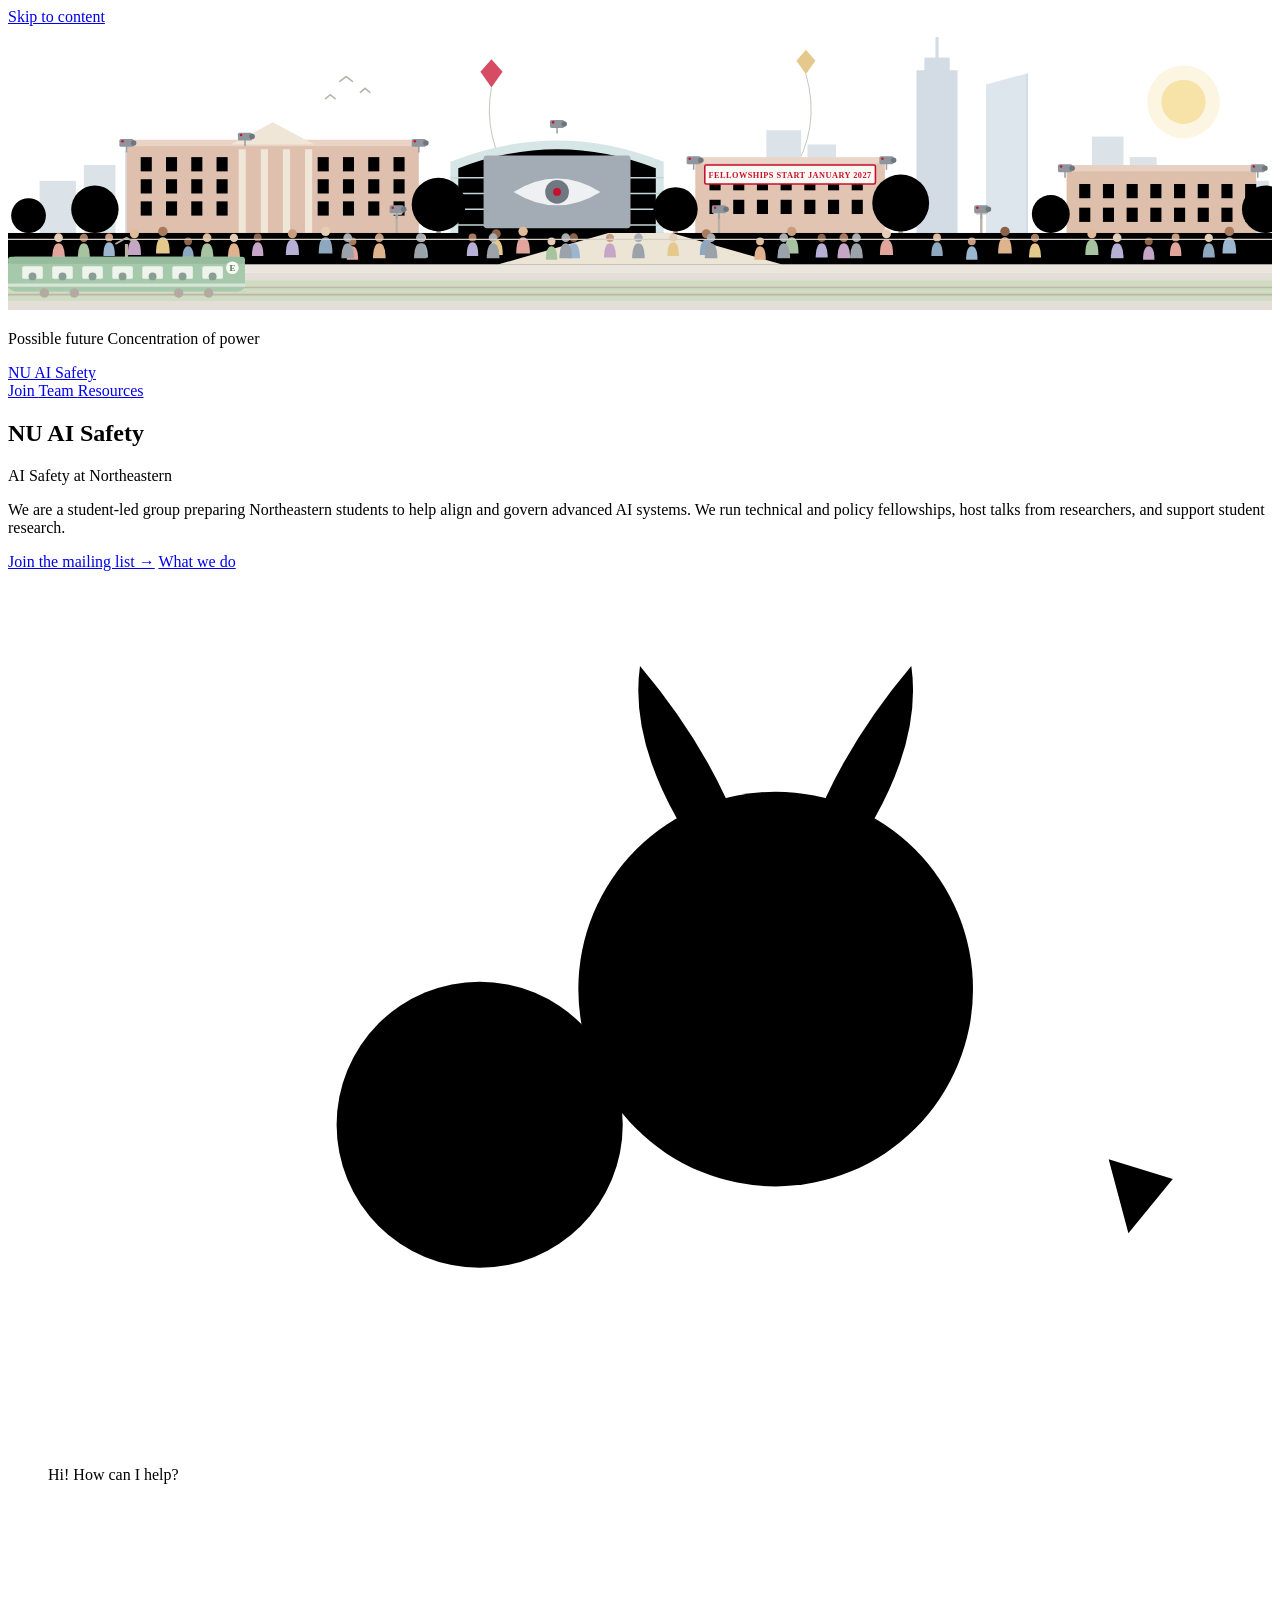
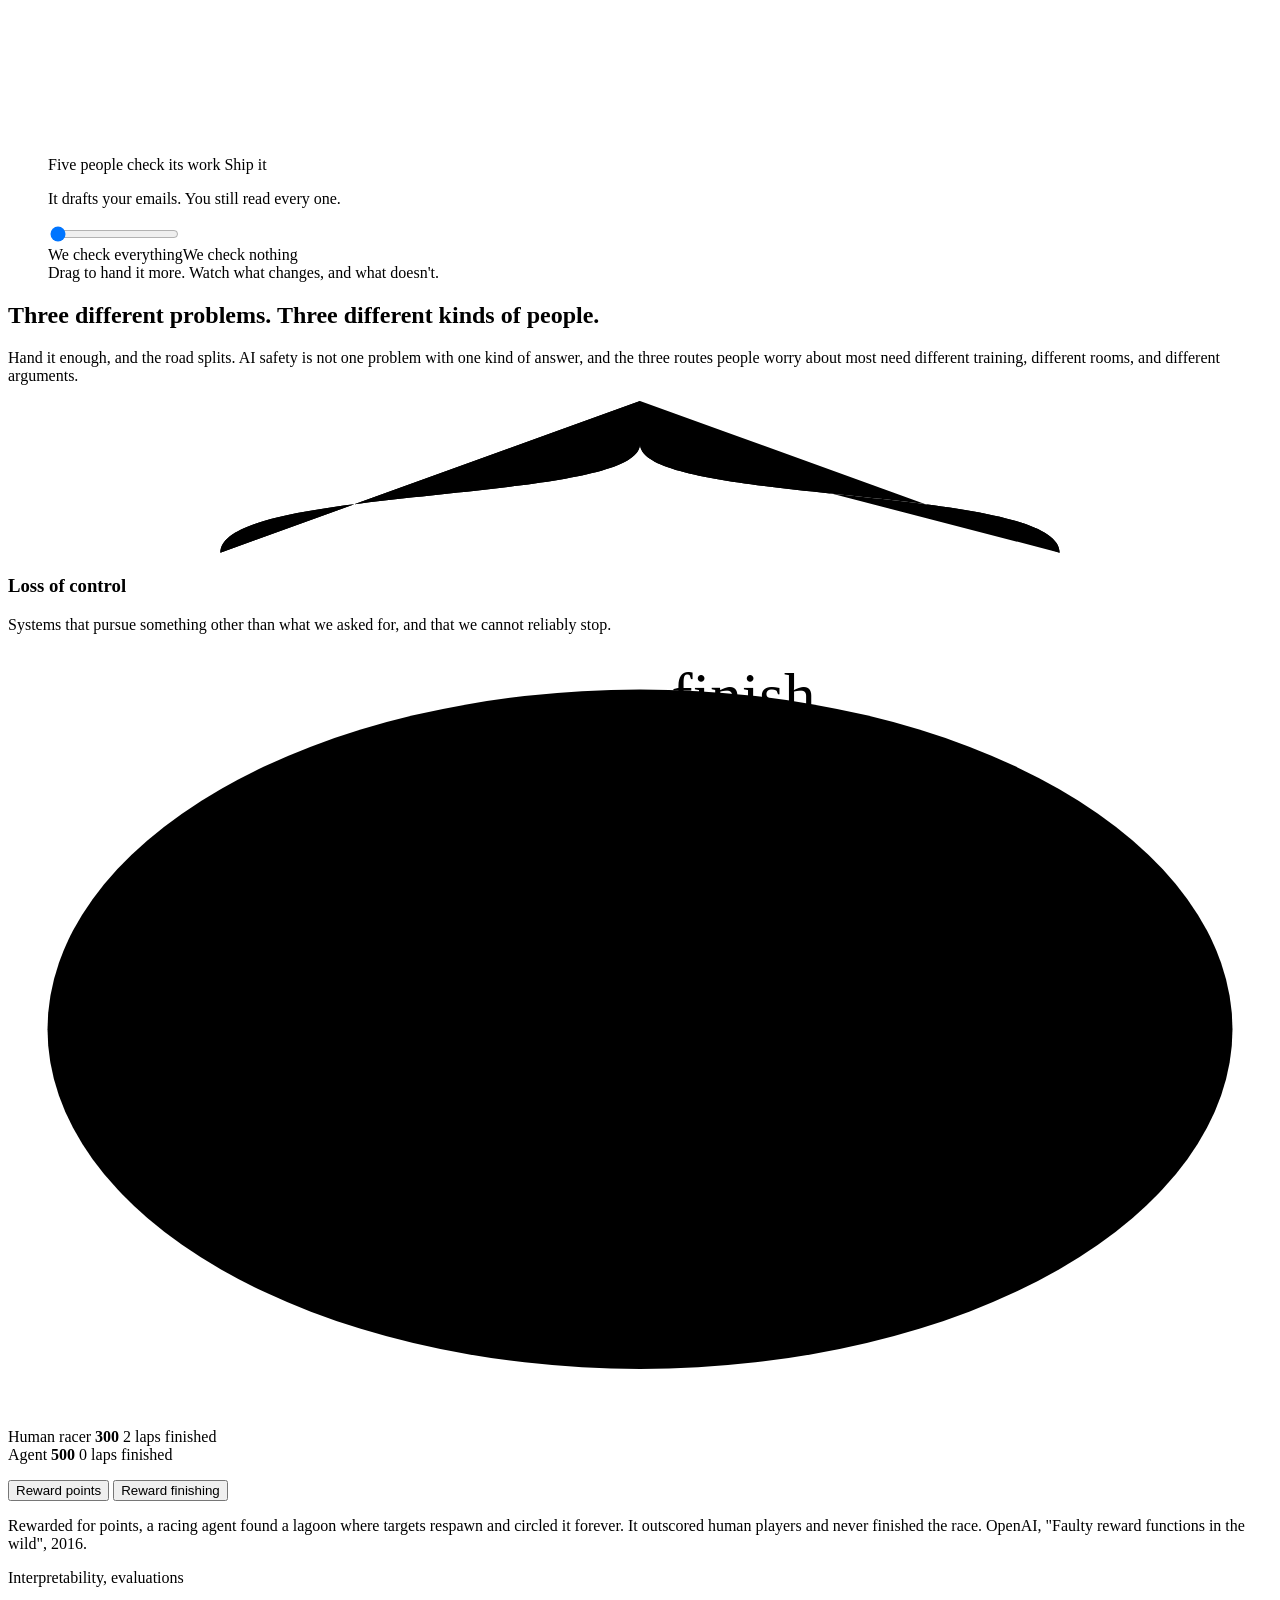
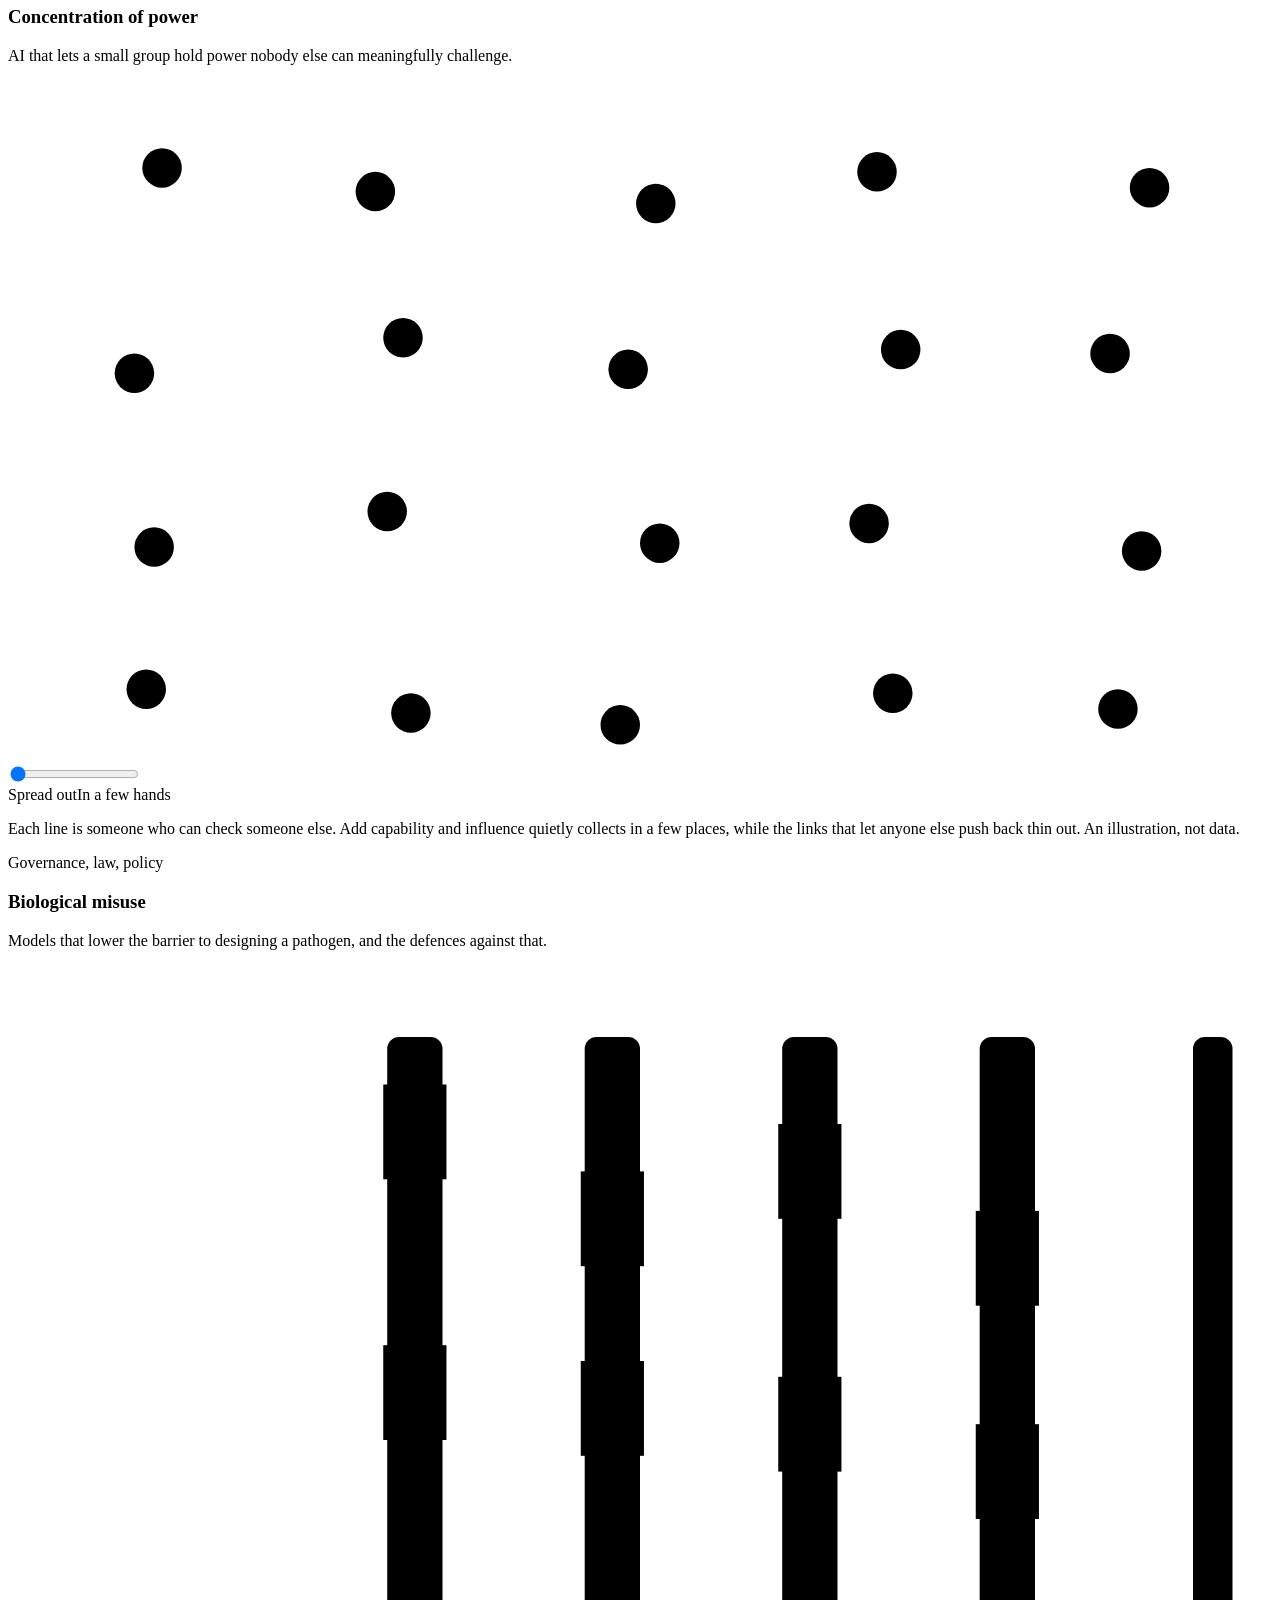
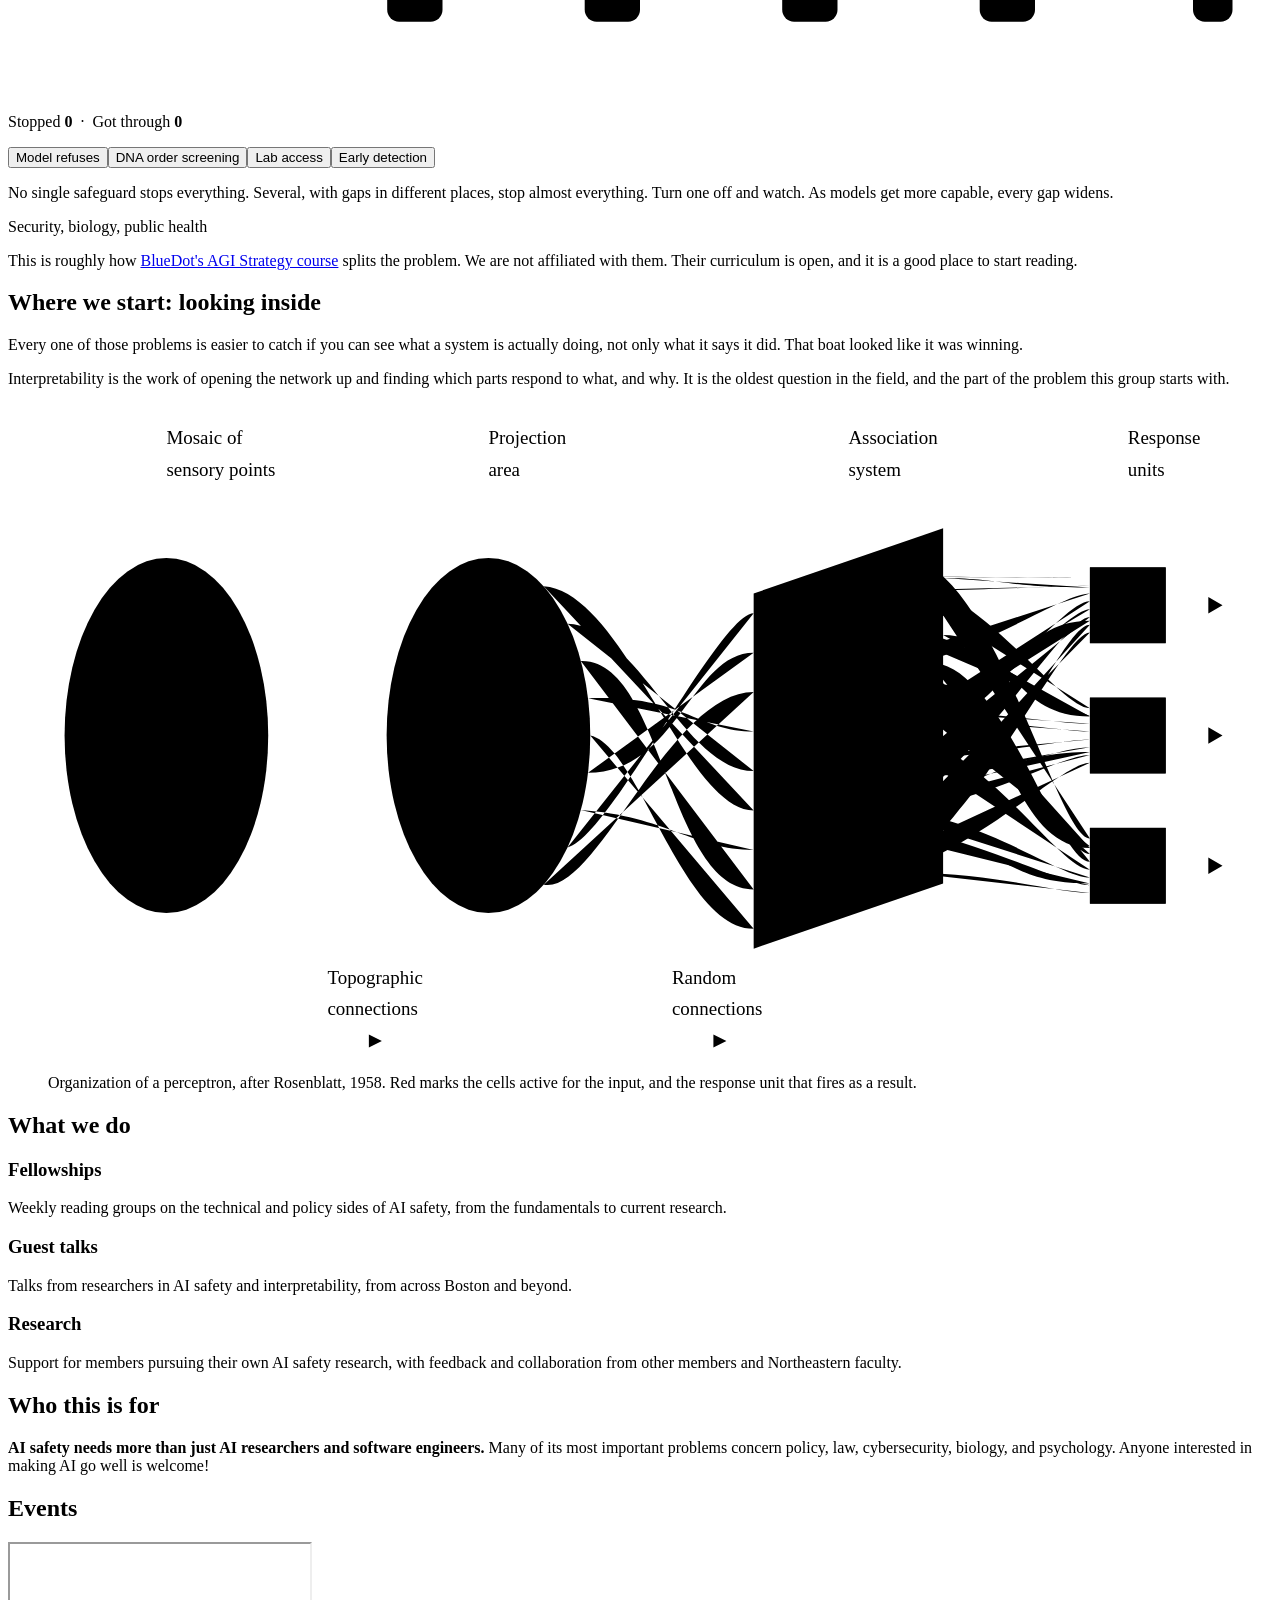
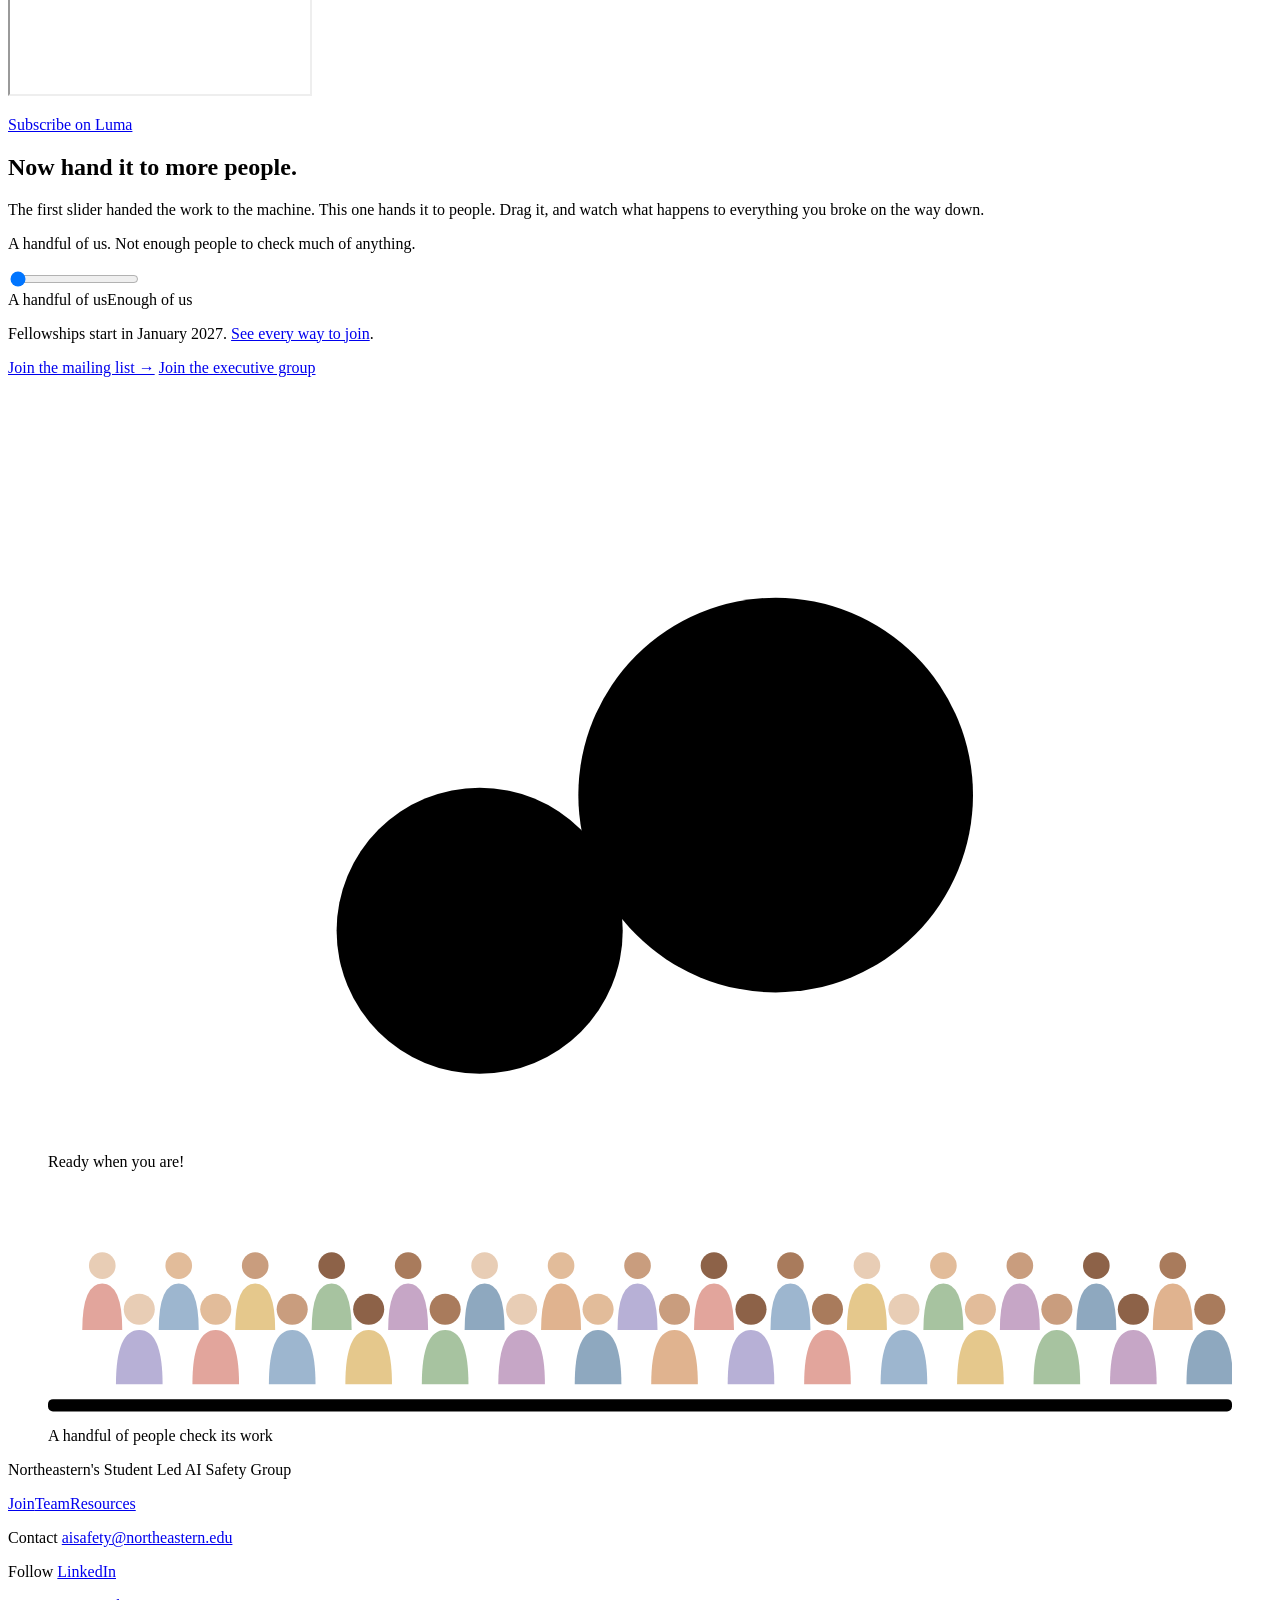
==== commit 71ada03b: "Preview: the slider as the spine, three toys, the perceptron, and the second slider" ====
--- a/index.html
+++ b/index.html
@@ -1,17 +1,36 @@
-<!DOCTYPE html><html lang="en" data-scene="power"> <head><meta charset="utf-8"><meta name="viewport" content="width=device-width, initial-scale=1"><script>try{var t=sessionStorage.getItem('nuais-t');if(t!==null)document.documentElement.style.setProperty('--t',t)}catch(e){}</script><title>NU AI Safety | AI Safety at Northeastern</title><meta name="description" content="A student-led AI safety and interpretability club at Khoury College, Northeastern University. Technical and policy fellowships, guest talks, and support for members’ own research. Open to every discipline, no prerequisites."><link rel="canonical" href="https://soham-padia.github.io/nuaisafety-preview"><link rel="icon" href="/nuaisafety-preview/favicon.svg" type="image/svg+xml"><meta property="og:type" content="website"><meta property="og:site_name" content="NU AI Safety"><meta property="og:title" content="NU AI Safety | AI Safety at Northeastern"><meta property="og:description" content="A student-led AI safety and interpretability club at Khoury College, Northeastern University. Technical and policy fellowships, guest talks, and support for members’ own research. Open to every discipline, no prerequisites."><meta property="og:url" content="https://soham-padia.github.io/nuaisafety-preview"><meta property="og:image" content="https://soham-padia.github.io/og.png"><meta property="og:image:width" content="1200"><meta property="og:image:height" content="630"><meta property="og:image:alt" content="NU AI Safety. AI safety and interpretability at Northeastern."><meta name="twitter:card" content="summary_large_image"><meta name="twitter:image" content="https://soham-padia.github.io/og.png"><link rel="stylesheet" href="/nuaisafety-preview/_astro/index.B52oww3b.css">
-<style>.sr-only-heading[data-astro-cid-j7pv25f6]{position:absolute;width:1px;height:1px;padding:0;margin:-1px;overflow:hidden;clip-path:inset(50%);white-space:nowrap}.events[data-astro-cid-j7pv25f6]{display:block;width:100%;height:600px;margin-block-start:1.5rem;border:1px solid var(--rule);border-radius:8px;background:var(--paper)}.events__sub[data-astro-cid-j7pv25f6]{margin-block:1rem 0;font-size:.9375rem}
-</style></head> <body> <a class="skip" href="#main">Skip to content</a> <div class="campus" aria-hidden="true" data-scene="power"> <svg viewBox="0 0 1600 360" preserveAspectRatio="xMidYMax slice"> <defs> <radialGradient id="cxGlow" cx="50%" cy="100%" r="60%"> <stop offset="0" stop-color="#f2b07e" stop-opacity=".85"></stop> <stop offset="1" stop-color="#f2b07e" stop-opacity="0"></stop> </radialGradient> </defs>  <g class style="--at:.3"> <circle cx="1488" cy="96" r="46" fill="#f7e2a8" opacity=".35"></circle> <circle cx="1488" cy="96" r="28" fill="#f7e2a8"></circle> </g>  <g class="cx-out" style="--at:.36" fill="none" stroke="#b9b4ab" stroke-width="2" stroke-linecap="round"> <path d="M420,70 l8,-6 l8,6"></path><path d="M446,84 l6,-5 l6,5"></path><path d="M402,92 l6,-5 l6,5"></path> </g>  <g fill="#dbe2e8"> <rect x="40" y="196" width="46" height="74"></rect><rect x="96" y="176" width="40" height="94"></rect><rect x="148" y="158" width="52" height="112"></rect><rect x="960" y="132" width="44" height="138"></rect><rect x="1012" y="150" width="36" height="120"></rect><rect x="1372" y="140" width="40" height="130"></rect><rect x="1420" y="166" width="34" height="104"></rect><rect x="1500" y="178" width="50" height="92"></rect><rect x="1556" y="196" width="40" height="74"></rect> </g> <g fill="#d3dce4"> <rect x="1150" y="56" width="52" height="214"></rect> <rect x="1160" y="40" width="32" height="20"></rect> <rect x="1174" y="14" width="4" height="28"></rect> </g> <path d="M1238,270 L1238,74 L1290,60 L1290,270 Z" fill="#dde6ed"></path> <path d="M1290,60 L1290,270" stroke="#cfd9e2" stroke-width="2"></path>   <rect x="150" y="150" width="370" height="116" fill="#dfc0ae"></rect> <rect x="144" y="144" width="382" height="8" fill="#e9d3c5"></rect> <path d="M282,150 L335,122 L388,150 Z" fill="#efe6d8"></path> <g fill="#efe6d8"><rect x="292" y="156" width="9" height="106"></rect><rect x="320" y="156" width="9" height="106"></rect><rect x="348" y="156" width="9" height="106"></rect><rect x="376" y="156" width="9" height="106"></rect></g> <path d="M560,266 L560,172 Q695,118 830,172 L830,266 Z" fill="#d6e6e6"></path> <path class="cx-lit" style="--l0:.5;--at:.5" d="M570,262 L570,180 Q695,132 820,180 L820,262 Z"></path> <g stroke="#c3d6d7" stroke-width="2"><line x1="560" y1="192" x2="830" y2="192"></line><line x1="560" y1="212" x2="830" y2="212"></line><line x1="560" y1="232" x2="830" y2="232"></line><line x1="560" y1="252" x2="830" y2="252"></line></g> <rect x="870" y="172" width="240" height="94" fill="#e2c4b2"></rect> <rect x="864" y="166" width="252" height="8" fill="#ead6c9"></rect> <rect x="1340" y="182" width="240" height="84" fill="#ddbfac"></rect> <rect x="1334" y="176" width="252" height="8" fill="#e8d1c3"></rect> <g><g> <rect x="168" y="166" width="14" height="18" fill="#cdb5a7"></rect> <rect class="cx-lit" style="--l0:1;--at:0.15" x="168" y="166" width="14" height="18"></rect> </g><g> <rect x="200" y="166" width="14" height="18" fill="#cdb5a7"></rect> <rect class="cx-lit" style="--l0:0;--at:0.52" x="200" y="166" width="14" height="18"></rect> </g><g> <rect x="232" y="166" width="14" height="18" fill="#cdb5a7"></rect> <rect class="cx-lit" style="--l0:0;--at:0.19" x="232" y="166" width="14" height="18"></rect> </g><g> <rect x="264" y="166" width="14" height="18" fill="#cdb5a7"></rect> <rect class="cx-lit" style="--l0:1;--at:0.56" x="264" y="166" width="14" height="18"></rect> </g><g> <rect x="392" y="166" width="14" height="18" fill="#cdb5a7"></rect> <rect class="cx-lit" style="--l0:0;--at:0.23" x="392" y="166" width="14" height="18"></rect> </g><g> <rect x="424" y="166" width="14" height="18" fill="#cdb5a7"></rect> <rect class="cx-lit" style="--l0:1;--at:0.6" x="424" y="166" width="14" height="18"></rect> </g><g> <rect x="456" y="166" width="14" height="18" fill="#cdb5a7"></rect> <rect class="cx-lit" style="--l0:0;--at:0.27" x="456" y="166" width="14" height="18"></rect> </g><g> <rect x="488" y="166" width="14" height="18" fill="#cdb5a7"></rect> <rect class="cx-lit" style="--l0:0;--at:0.64" x="488" y="166" width="14" height="18"></rect> </g><g> <rect x="168" y="194" width="14" height="18" fill="#cdb5a7"></rect> <rect class="cx-lit" style="--l0:0;--at:0.26" x="168" y="194" width="14" height="18"></rect> </g><g> <rect x="200" y="194" width="14" height="18" fill="#cdb5a7"></rect> <rect class="cx-lit" style="--l0:1;--at:0.63" x="200" y="194" width="14" height="18"></rect> </g><g> <rect x="232" y="194" width="14" height="18" fill="#cdb5a7"></rect> <rect class="cx-lit" style="--l0:0;--at:0.3" x="232" y="194" width="14" height="18"></rect> </g><g> <rect x="264" y="194" width="14" height="18" fill="#cdb5a7"></rect> <rect class="cx-lit" style="--l0:0;--at:0.67" x="264" y="194" width="14" height="18"></rect> </g><g> <rect x="392" y="194" width="14" height="18" fill="#cdb5a7"></rect> <rect class="cx-lit" style="--l0:1;--at:0.34" x="392" y="194" width="14" height="18"></rect> </g><g> <rect x="424" y="194" width="14" height="18" fill="#cdb5a7"></rect> <rect class="cx-lit" style="--l0:0;--at:0.71" x="424" y="194" width="14" height="18"></rect> </g><g> <rect x="456" y="194" width="14" height="18" fill="#cdb5a7"></rect> <rect class="cx-lit" style="--l0:1;--at:0.38" x="456" y="194" width="14" height="18"></rect> </g><g> <rect x="488" y="194" width="14" height="18" fill="#cdb5a7"></rect> <rect class="cx-lit" style="--l0:0;--at:0.75" x="488" y="194" width="14" height="18"></rect> </g><g> <rect x="168" y="222" width="14" height="18" fill="#cdb5a7"></rect> <rect class="cx-lit" style="--l0:1;--at:0.37" x="168" y="222" width="14" height="18"></rect> </g><g> <rect x="200" y="222" width="14" height="18" fill="#cdb5a7"></rect> <rect class="cx-lit" style="--l0:0;--at:0.74" x="200" y="222" width="14" height="18"></rect> </g><g> <rect x="232" y="222" width="14" height="18" fill="#cdb5a7"></rect> <rect class="cx-lit" style="--l0:1;--at:0.41" x="232" y="222" width="14" height="18"></rect> </g><g> <rect x="264" y="222" width="14" height="18" fill="#cdb5a7"></rect> <rect class="cx-lit" style="--l0:0;--at:0.78" x="264" y="222" width="14" height="18"></rect> </g><g> <rect x="392" y="222" width="14" height="18" fill="#cdb5a7"></rect> <rect class="cx-lit" style="--l0:0;--at:0.45" x="392" y="222" width="14" height="18"></rect> </g><g> <rect x="424" y="222" width="14" height="18" fill="#cdb5a7"></rect> <rect class="cx-lit" style="--l0:1;--at:0.82" x="424" y="222" width="14" height="18"></rect> </g><g> <rect x="456" y="222" width="14" height="18" fill="#cdb5a7"></rect> <rect class="cx-lit" style="--l0:0;--at:0.49" x="456" y="222" width="14" height="18"></rect> </g><g> <rect x="488" y="222" width="14" height="18" fill="#cdb5a7"></rect> <rect class="cx-lit" style="--l0:1;--at:0.16" x="488" y="222" width="14" height="18"></rect> </g><g> <rect x="888" y="190" width="14" height="18" fill="#cdb5a7"></rect> <rect class="cx-lit" style="--l0:1;--at:0.15" x="888" y="190" width="14" height="18"></rect> </g><g> <rect x="918" y="190" width="14" height="18" fill="#cdb5a7"></rect> <rect class="cx-lit" style="--l0:0;--at:0.52" x="918" y="190" width="14" height="18"></rect> </g><g> <rect x="948" y="190" width="14" height="18" fill="#cdb5a7"></rect> <rect class="cx-lit" style="--l0:0;--at:0.19" x="948" y="190" width="14" height="18"></rect> </g><g> <rect x="978" y="190" width="14" height="18" fill="#cdb5a7"></rect> <rect class="cx-lit" style="--l0:1;--at:0.56" x="978" y="190" width="14" height="18"></rect> </g><g> <rect x="1008" y="190" width="14" height="18" fill="#cdb5a7"></rect> <rect class="cx-lit" style="--l0:0;--at:0.23" x="1008" y="190" width="14" height="18"></rect> </g><g> <rect x="1038" y="190" width="14" height="18" fill="#cdb5a7"></rect> <rect class="cx-lit" style="--l0:1;--at:0.6" x="1038" y="190" width="14" height="18"></rect> </g><g> <rect x="1068" y="190" width="14" height="18" fill="#cdb5a7"></rect> <rect class="cx-lit" style="--l0:0;--at:0.27" x="1068" y="190" width="14" height="18"></rect> </g><g> <rect x="888" y="220" width="14" height="18" fill="#cdb5a7"></rect> <rect class="cx-lit" style="--l0:0;--at:0.26" x="888" y="220" width="14" height="18"></rect> </g><g> <rect x="918" y="220" width="14" height="18" fill="#cdb5a7"></rect> <rect class="cx-lit" style="--l0:1;--at:0.63" x="918" y="220" width="14" height="18"></rect> </g><g> <rect x="948" y="220" width="14" height="18" fill="#cdb5a7"></rect> <rect class="cx-lit" style="--l0:0;--at:0.3" x="948" y="220" width="14" height="18"></rect> </g><g> <rect x="978" y="220" width="14" height="18" fill="#cdb5a7"></rect> <rect class="cx-lit" style="--l0:0;--at:0.67" x="978" y="220" width="14" height="18"></rect> </g><g> <rect x="1008" y="220" width="14" height="18" fill="#cdb5a7"></rect> <rect class="cx-lit" style="--l0:1;--at:0.34" x="1008" y="220" width="14" height="18"></rect> </g><g> <rect x="1038" y="220" width="14" height="18" fill="#cdb5a7"></rect> <rect class="cx-lit" style="--l0:0;--at:0.71" x="1038" y="220" width="14" height="18"></rect> </g><g> <rect x="1068" y="220" width="14" height="18" fill="#cdb5a7"></rect> <rect class="cx-lit" style="--l0:1;--at:0.38" x="1068" y="220" width="14" height="18"></rect> </g><g> <rect x="1356" y="200" width="14" height="18" fill="#cdb5a7"></rect> <rect class="cx-lit" style="--l0:1;--at:0.15" x="1356" y="200" width="14" height="18"></rect> </g><g> <rect x="1386" y="200" width="14" height="18" fill="#cdb5a7"></rect> <rect class="cx-lit" style="--l0:0;--at:0.52" x="1386" y="200" width="14" height="18"></rect> </g><g> <rect x="1416" y="200" width="14" height="18" fill="#cdb5a7"></rect> <rect class="cx-lit" style="--l0:0;--at:0.19" x="1416" y="200" width="14" height="18"></rect> </g><g> <rect x="1446" y="200" width="14" height="18" fill="#cdb5a7"></rect> <rect class="cx-lit" style="--l0:1;--at:0.56" x="1446" y="200" width="14" height="18"></rect> </g><g> <rect x="1476" y="200" width="14" height="18" fill="#cdb5a7"></rect> <rect class="cx-lit" style="--l0:0;--at:0.23" x="1476" y="200" width="14" height="18"></rect> </g><g> <rect x="1506" y="200" width="14" height="18" fill="#cdb5a7"></rect> <rect class="cx-lit" style="--l0:1;--at:0.6" x="1506" y="200" width="14" height="18"></rect> </g><g> <rect x="1536" y="200" width="14" height="18" fill="#cdb5a7"></rect> <rect class="cx-lit" style="--l0:0;--at:0.27" x="1536" y="200" width="14" height="18"></rect> </g><g> <rect x="1566" y="200" width="14" height="18" fill="#cdb5a7"></rect> <rect class="cx-lit" style="--l0:0;--at:0.64" x="1566" y="200" width="14" height="18"></rect> </g><g> <rect x="1356" y="230" width="14" height="18" fill="#cdb5a7"></rect> <rect class="cx-lit" style="--l0:0;--at:0.26" x="1356" y="230" width="14" height="18"></rect> </g><g> <rect x="1386" y="230" width="14" height="18" fill="#cdb5a7"></rect> <rect class="cx-lit" style="--l0:1;--at:0.63" x="1386" y="230" width="14" height="18"></rect> </g><g> <rect x="1416" y="230" width="14" height="18" fill="#cdb5a7"></rect> <rect class="cx-lit" style="--l0:0;--at:0.3" x="1416" y="230" width="14" height="18"></rect> </g><g> <rect x="1446" y="230" width="14" height="18" fill="#cdb5a7"></rect> <rect class="cx-lit" style="--l0:0;--at:0.67" x="1446" y="230" width="14" height="18"></rect> </g><g> <rect x="1476" y="230" width="14" height="18" fill="#cdb5a7"></rect> <rect class="cx-lit" style="--l0:1;--at:0.34" x="1476" y="230" width="14" height="18"></rect> </g><g> <rect x="1506" y="230" width="14" height="18" fill="#cdb5a7"></rect> <rect class="cx-lit" style="--l0:0;--at:0.71" x="1506" y="230" width="14" height="18"></rect> </g><g> <rect x="1536" y="230" width="14" height="18" fill="#cdb5a7"></rect> <rect class="cx-lit" style="--l0:1;--at:0.38" x="1536" y="230" width="14" height="18"></rect> </g><g> <rect x="1566" y="230" width="14" height="18" fill="#cdb5a7"></rect> <rect class="cx-lit" style="--l0:0;--at:0.75" x="1566" y="230" width="14" height="18"></rect> </g></g>  <g class="cx-in cx-amp" style="--at:.5;--amp:.4"> <rect x="602" y="164" width="186" height="92" rx="4" fill="#a3abb4"></rect> <path d="M640,210 Q695,176 750,210 Q695,244 640,210 Z" fill="#eef0f2"></path> <circle cx="695" cy="210" r="15" fill="#6f7780"></circle> <circle cx="695" cy="210" r="5" fill="#c8102e"></circle> </g>  <g> <rect x="107" y="232" width="6" height="36" fill="#b9a38e"></rect> <circle class="cx-tree cx-tree--power" style="--c:#bfd3b0" cx="110" cy="232" r="30"></circle> </g><g> <rect x="542" y="226" width="6" height="42" fill="#b9a38e"></rect> <circle class="cx-tree cx-tree--power" style="--c:#aecaa0" cx="545" cy="226" r="34"></circle> </g><g> <rect x="842" y="232" width="6" height="36" fill="#b9a38e"></rect> <circle class="cx-tree cx-tree--power" style="--c:#e2cf98" cx="845" cy="232" r="28"></circle> </g><g> <rect x="1127" y="224" width="6" height="44" fill="#b9a38e"></rect> <circle class="cx-tree cx-tree--power" style="--c:#bfd3b0" cx="1130" cy="224" r="36"></circle> </g><g> <rect x="1317" y="238" width="6" height="30" fill="#b9a38e"></rect> <circle class="cx-tree cx-tree--power" style="--c:#aecaa0" cx="1320" cy="238" r="24"></circle> </g><g> <rect x="1589" y="232" width="6" height="36" fill="#b9a38e"></rect> <circle class="cx-tree cx-tree--power" style="--c:#e2cf98" cx="1592" cy="232" r="30"></circle> </g><g> <rect x="23" y="240" width="6" height="28" fill="#b9a38e"></rect> <circle class="cx-tree cx-tree--power" style="--c:#aecaa0" cx="26" cy="240" r="22"></circle> </g> <g stroke="#b9b1a7" stroke-width="3"> <line x1="492" y1="300" x2="492" y2="238"></line><line x1="900" y1="300" x2="900" y2="238"></line><line x1="1232" y1="300" x2="1232" y2="238"></line> </g> <g fill="#d8cfc2"><rect x="485" y="232" width="14" height="7" rx="2"></rect><rect x="893" y="232" width="14" height="7" rx="2"></rect><rect x="1225" y="232" width="14" height="7" rx="2"></rect></g>  <rect class="cx-lawn cx-lawn--power" x="0" y="262" width="1600" height="40"></rect> <path d="M760,262 L840,262 L980,302 L620,302 Z" fill="#ece5d6"></path>   <g class="cx-out" style="--at:0.376"> <g transform="translate(64 294) scale(1)"> <path d="M-8,0 Q-8,-19 0,-19 Q8,-19 8,0 Z" fill="#e2a59c"></path> <circle cx="0" cy="-26" r="5.5" fill="#e8cdb5"></circle>  </g> </g><g class="cx-out" style="--at:0.265"> <g transform="translate(128 291) scale(0.9)"> <path d="M-8,0 Q-8,-19 0,-19 Q8,-19 8,0 Z" fill="#9db6cf"></path> <circle cx="0" cy="-26" r="5.5" fill="#c99d7e"></circle>  </g> </g><g class="cx-out" style="--at:0.511"> <g transform="translate(196 288) scale(1.08)"> <path d="M-8,0 Q-8,-19 0,-19 Q8,-19 8,0 Z" fill="#e5c88c"></path> <circle cx="0" cy="-26" r="5.5" fill="#a97b5c"></circle>  </g> </g><g class="cx-out" style="--at:0.22"> <g transform="translate(252 294) scale(1)"> <path d="M-8,0 Q-8,-19 0,-19 Q8,-19 8,0 Z" fill="#a7c3a0"></path> <circle cx="0" cy="-26" r="5.5" fill="#e2bc9a"></circle>  </g> </g><g class="cx-out" style="--at:0.421"> <g transform="translate(316 291) scale(0.9)"> <path d="M-8,0 Q-8,-19 0,-19 Q8,-19 8,0 Z" fill="#c6a6c6"></path> <circle cx="0" cy="-26" r="5.5" fill="#8d6248"></circle>  </g> </g><g class="cx-out" style="--at:0.309"> <g transform="translate(402 288) scale(1.08)"> <path d="M-8,0 Q-8,-19 0,-19 Q8,-19 8,0 Z" fill="#8ea8bf"></path> <circle cx="0" cy="-26" r="5.5" fill="#e8cdb5"></circle>  </g> </g><g class="cx-out" style="--at:0.578"> <g transform="translate(470 294) scale(1)"> <path d="M-8,0 Q-8,-19 0,-19 Q8,-19 8,0 Z" fill="#e0b38f"></path> <circle cx="0" cy="-26" r="5.5" fill="#c99d7e"></circle>  </g> </g><g class="cx-out" style="--at:0.466"> <g transform="translate(588 291) scale(0.9)"> <path d="M-8,0 Q-8,-19 0,-19 Q8,-19 8,0 Z" fill="#b7b0d6"></path> <circle cx="0" cy="-26" r="5.5" fill="#a97b5c"></circle>  </g> </g><g class="cx-out" style="--at:0.332"> <g transform="translate(652 288) scale(1.08)"> <path d="M-8,0 Q-8,-19 0,-19 Q8,-19 8,0 Z" fill="#e2a59c"></path> <circle cx="0" cy="-26" r="5.5" fill="#e2bc9a"></circle>  </g> </g><g class="cx-out" style="--at:0.533"> <g transform="translate(716 294) scale(1)"> <path d="M-8,0 Q-8,-19 0,-19 Q8,-19 8,0 Z" fill="#9db6cf"></path> <circle cx="0" cy="-26" r="5.5" fill="#8d6248"></circle>  </g> </g><g class="cx-out" style="--at:0.242"> <g transform="translate(842 291) scale(0.9)"> <path d="M-8,0 Q-8,-19 0,-19 Q8,-19 8,0 Z" fill="#e5c88c"></path> <circle cx="0" cy="-26" r="5.5" fill="#e8cdb5"></circle>  </g> </g><g class="cx-out" style="--at:0.399"> <g transform="translate(992 288) scale(1.08)"> <path d="M-8,0 Q-8,-19 0,-19 Q8,-19 8,0 Z" fill="#a7c3a0"></path> <circle cx="0" cy="-26" r="5.5" fill="#c99d7e"></circle>  </g> </g><g class="cx-out" style="--at:0.6"> <g transform="translate(1058 294) scale(1)"> <path d="M-8,0 Q-8,-19 0,-19 Q8,-19 8,0 Z" fill="#c6a6c6"></path> <circle cx="0" cy="-26" r="5.5" fill="#a97b5c"></circle>  </g> </g><g class="cx-out" style="--at:0.287"> <g transform="translate(1176 291) scale(0.9)"> <path d="M-8,0 Q-8,-19 0,-19 Q8,-19 8,0 Z" fill="#8ea8bf"></path> <circle cx="0" cy="-26" r="5.5" fill="#e2bc9a"></circle>  </g> </g><g class="cx-out" style="--at:0.488"> <g transform="translate(1262 288) scale(1.08)"> <path d="M-8,0 Q-8,-19 0,-19 Q8,-19 8,0 Z" fill="#e0b38f"></path> <circle cx="0" cy="-26" r="5.5" fill="#8d6248"></circle>  </g> </g><g class="cx-out" style="--at:0.354"> <g transform="translate(1404 294) scale(1)"> <path d="M-8,0 Q-8,-19 0,-19 Q8,-19 8,0 Z" fill="#b7b0d6"></path> <circle cx="0" cy="-26" r="5.5" fill="#e8cdb5"></circle>  </g> </g><g class="cx-out" style="--at:0.555"> <g transform="translate(1478 291) scale(0.9)"> <path d="M-8,0 Q-8,-19 0,-19 Q8,-19 8,0 Z" fill="#e2a59c"></path> <circle cx="0" cy="-26" r="5.5" fill="#c99d7e"></circle>  </g> </g><g class="cx-out" style="--at:0.444"> <g transform="translate(1546 288) scale(1.08)"> <path d="M-8,0 Q-8,-19 0,-19 Q8,-19 8,0 Z" fill="#9db6cf"></path> <circle cx="0" cy="-26" r="5.5" fill="#a97b5c"></circle>  </g> </g> <g class="cx-in" style="--at:0.46"> <g transform="translate(430 294)"> <path d="M-8,0 Q-8,-19 0,-19 Q8,-19 8,0 Z" fill="#9ca2a9"></path> <circle cx="0" cy="-26" r="5.5" fill="#a7adb4"></circle> </g> </g><g class="cx-in" style="--at:0.49"> <g transform="translate(522 294)"> <path d="M-8,0 Q-8,-19 0,-19 Q8,-19 8,0 Z" fill="#9ca2a9"></path> <circle cx="0" cy="-26" r="5.5" fill="#a7adb4"></circle> </g> </g><g class="cx-in" style="--at:0.52"> <g transform="translate(614 294)"> <path d="M-8,0 Q-8,-19 0,-19 Q8,-19 8,0 Z" fill="#9ca2a9"></path> <circle cx="0" cy="-26" r="5.5" fill="#a7adb4"></circle> </g> </g><g class="cx-in" style="--at:0.55"> <g transform="translate(706 294)"> <path d="M-8,0 Q-8,-19 0,-19 Q8,-19 8,0 Z" fill="#9ca2a9"></path> <circle cx="0" cy="-26" r="5.5" fill="#a7adb4"></circle> </g> </g><g class="cx-in" style="--at:0.58"> <g transform="translate(798 294)"> <path d="M-8,0 Q-8,-19 0,-19 Q8,-19 8,0 Z" fill="#9ca2a9"></path> <circle cx="0" cy="-26" r="5.5" fill="#a7adb4"></circle> </g> </g><g class="cx-in" style="--at:0.61"> <g transform="translate(890 294)"> <path d="M-8,0 Q-8,-19 0,-19 Q8,-19 8,0 Z" fill="#9ca2a9"></path> <circle cx="0" cy="-26" r="5.5" fill="#a7adb4"></circle> </g> </g><g class="cx-in" style="--at:0.64"> <g transform="translate(982 294)"> <path d="M-8,0 Q-8,-19 0,-19 Q8,-19 8,0 Z" fill="#9ca2a9"></path> <circle cx="0" cy="-26" r="5.5" fill="#a7adb4"></circle> </g> </g><g class="cx-in" style="--at:0.67"> <g transform="translate(1074 294)"> <path d="M-8,0 Q-8,-19 0,-19 Q8,-19 8,0 Z" fill="#9ca2a9"></path> <circle cx="0" cy="-26" r="5.5" fill="#a7adb4"></circle> </g> </g> <g transform="translate(300 140)"> <g class="cx-in cx-amp" style="--at:0.120;--amp:1.1"> <line x1="0" y1="4" x2="0" y2="12" stroke="#9aa0a7" stroke-width="2"></line> <rect x="-9" y="-5" width="18" height="10" rx="2" fill="#8e959d"></rect> <circle cx="9" cy="0" r="3.5" fill="#6f767e"></circle> <circle cx="-5" cy="-2" r="1.6" fill="#c8102e"></circle> </g> </g><g transform="translate(150 148)"> <g class="cx-in cx-amp" style="--at:0.178;--amp:1.1"> <line x1="0" y1="4" x2="0" y2="12" stroke="#9aa0a7" stroke-width="2"></line> <rect x="-9" y="-5" width="18" height="10" rx="2" fill="#8e959d"></rect> <circle cx="9" cy="0" r="3.5" fill="#6f767e"></circle> <circle cx="-5" cy="-2" r="1.6" fill="#c8102e"></circle> </g> </g><g transform="translate(868 170)"> <g class="cx-in cx-amp" style="--at:0.236;--amp:1.1"> <line x1="0" y1="4" x2="0" y2="12" stroke="#9aa0a7" stroke-width="2"></line> <rect x="-9" y="-5" width="18" height="10" rx="2" fill="#8e959d"></rect> <circle cx="9" cy="0" r="3.5" fill="#6f767e"></circle> <circle cx="-5" cy="-2" r="1.6" fill="#c8102e"></circle> </g> </g><g transform="translate(520 148)"> <g class="cx-in cx-amp" style="--at:0.294;--amp:1.1"> <line x1="0" y1="4" x2="0" y2="12" stroke="#9aa0a7" stroke-width="2"></line> <rect x="-9" y="-5" width="18" height="10" rx="2" fill="#8e959d"></rect> <circle cx="9" cy="0" r="3.5" fill="#6f767e"></circle> <circle cx="-5" cy="-2" r="1.6" fill="#c8102e"></circle> </g> </g><g transform="translate(1338 180)"> <g class="cx-in cx-amp" style="--at:0.352;--amp:1.1"> <line x1="0" y1="4" x2="0" y2="12" stroke="#9aa0a7" stroke-width="2"></line> <rect x="-9" y="-5" width="18" height="10" rx="2" fill="#8e959d"></rect> <circle cx="9" cy="0" r="3.5" fill="#6f767e"></circle> <circle cx="-5" cy="-2" r="1.6" fill="#c8102e"></circle> </g> </g><g transform="translate(695 124)"> <g class="cx-in cx-amp" style="--at:0.410;--amp:1.1"> <line x1="0" y1="4" x2="0" y2="12" stroke="#9aa0a7" stroke-width="2"></line> <rect x="-9" y="-5" width="18" height="10" rx="2" fill="#8e959d"></rect> <circle cx="9" cy="0" r="3.5" fill="#6f767e"></circle> <circle cx="-5" cy="-2" r="1.6" fill="#c8102e"></circle> </g> </g><g transform="translate(1112 170)"> <g class="cx-in cx-amp" style="--at:0.468;--amp:1.1"> <line x1="0" y1="4" x2="0" y2="12" stroke="#9aa0a7" stroke-width="2"></line> <rect x="-9" y="-5" width="18" height="10" rx="2" fill="#8e959d"></rect> <circle cx="9" cy="0" r="3.5" fill="#6f767e"></circle> <circle cx="-5" cy="-2" r="1.6" fill="#c8102e"></circle> </g> </g><g transform="translate(492 232)"> <g class="cx-in cx-amp" style="--at:0.526;--amp:1.1"> <line x1="0" y1="4" x2="0" y2="12" stroke="#9aa0a7" stroke-width="2"></line> <rect x="-9" y="-5" width="18" height="10" rx="2" fill="#8e959d"></rect> <circle cx="9" cy="0" r="3.5" fill="#6f767e"></circle> <circle cx="-5" cy="-2" r="1.6" fill="#c8102e"></circle> </g> </g><g transform="translate(1582 180)"> <g class="cx-in cx-amp" style="--at:0.584;--amp:1.1"> <line x1="0" y1="4" x2="0" y2="12" stroke="#9aa0a7" stroke-width="2"></line> <rect x="-9" y="-5" width="18" height="10" rx="2" fill="#8e959d"></rect> <circle cx="9" cy="0" r="3.5" fill="#6f767e"></circle> <circle cx="-5" cy="-2" r="1.6" fill="#c8102e"></circle> </g> </g><g transform="translate(900 232)"> <g class="cx-in cx-amp" style="--at:0.642;--amp:1.1"> <line x1="0" y1="4" x2="0" y2="12" stroke="#9aa0a7" stroke-width="2"></line> <rect x="-9" y="-5" width="18" height="10" rx="2" fill="#8e959d"></rect> <circle cx="9" cy="0" r="3.5" fill="#6f767e"></circle> <circle cx="-5" cy="-2" r="1.6" fill="#c8102e"></circle> </g> </g><g transform="translate(1232 232)"> <g class="cx-in cx-amp" style="--at:0.700;--amp:1.1"> <line x1="0" y1="4" x2="0" y2="12" stroke="#9aa0a7" stroke-width="2"></line> <rect x="-9" y="-5" width="18" height="10" rx="2" fill="#8e959d"></rect> <circle cx="9" cy="0" r="3.5" fill="#6f767e"></circle> <circle cx="-5" cy="-2" r="1.6" fill="#c8102e"></circle> </g> </g>  <rect x="0" y="302" width="1600" height="10" fill="#ebe6dd"></rect> <rect x="0" y="312" width="1600" height="48" fill="#e3dfd8"></rect> <rect x="0" y="322" width="1600" height="26" fill="#cfdcc1"></rect> <g stroke="#bdb5aa" stroke-width="2"><line x1="0" y1="331" x2="1600" y2="331"></line><line x1="0" y1="340" x2="1600" y2="340"></line></g> <line x1="0" y1="270" x2="1600" y2="270" stroke="#d6cfc5" stroke-width="1.5"></line> <g class="cx-train" style> <rect x="148" y="276" width="4" height="18" fill="#b9b1a7"></rect> <path d="M136,276 L150,268 L164,276" fill="none" stroke="#b9b1a7" stroke-width="2"></path> <rect x="0" y="292" width="300" height="44" rx="9" fill="#a6c8ab"></rect> <rect x="0" y="292" width="300" height="9" rx="4" fill="#97bb9d"></rect> <rect x="18" y="304" width="26" height="16" rx="2" fill="#eef3ec"></rect><rect x="56" y="304" width="26" height="16" rx="2" fill="#eef3ec"></rect><rect x="94" y="304" width="26" height="16" rx="2" fill="#eef3ec"></rect><rect x="132" y="304" width="26" height="16" rx="2" fill="#eef3ec"></rect><rect x="170" y="304" width="26" height="16" rx="2" fill="#eef3ec"></rect><rect x="208" y="304" width="26" height="16" rx="2" fill="#eef3ec"></rect><rect x="246" y="304" width="26" height="16" rx="2" fill="#eef3ec"></rect> <circle class="cx-out" style="--at:0.380" cx="31" cy="317" r="5" fill="#8a9e95"></circle><circle class="cx-out" style="--at:0.480" cx="69" cy="317" r="5" fill="#8a9e95"></circle><circle class="cx-out" style="--at:0.580" cx="107" cy="317" r="5" fill="#8a9e95"></circle><circle class="cx-out" style="--at:0.447" cx="145" cy="317" r="5" fill="#8a9e95"></circle><circle class="cx-out" style="--at:0.547" cx="183" cy="317" r="5" fill="#8a9e95"></circle><circle class="cx-out" style="--at:0.413" cx="221" cy="317" r="5" fill="#8a9e95"></circle><circle class="cx-out" style="--at:0.513" cx="259" cy="317" r="5" fill="#8a9e95"></circle> <rect x="0" y="326" width="300" height="4" fill="#fbf9f4" opacity=".6"></rect> <circle cx="284" cy="306" r="8" fill="#fbf9f4"></circle> <text x="284" y="310" font-size="11" font-weight="700" text-anchor="middle" fill="#3f7a4f">E</text> <circle cx="46" cy="338" r="6" fill="#b3aaa1"></circle><circle cx="84" cy="338" r="6" fill="#b3aaa1"></circle><circle cx="216" cy="338" r="6" fill="#b3aaa1"></circle><circle cx="254" cy="338" r="6" fill="#b3aaa1"></circle> </g> </svg>  <p class="campus__label cx-in" style="--at:.5"><span>Possible future</span> Concentration of power</p> </div> <script type="module">const e=document.querySelector(".campus"),s=document.querySelector(".ovs");e&&s?new IntersectionObserver(([t])=>e.classList.toggle("is-dim",!t.isIntersecting)).observe(s):e&&e.classList.add("is-dim");</script> <header class="masthead"> <div class="wrap"> <a class="wordmark" href="/nuaisafety-preview/">NU AI Safety</a> <nav class="nav" aria-label="Primary"> <a href="/nuaisafety-preview/join"> Join </a><a href="/nuaisafety-preview/team"> Team </a><a href="/nuaisafety-preview/resources"> Resources </a> </nav> </div> </header> <main id="main">  <section class="hero" data-astro-cid-j7pv25f6> <div class="wrap hero__grid" data-astro-cid-j7pv25f6> <div class="hero__text" data-astro-cid-j7pv25f6> <h1 data-astro-cid-j7pv25f6>NU AI Safety</h1> <p class="tagline" data-astro-cid-j7pv25f6>AI Safety at Northeastern</p> <p data-astro-cid-j7pv25f6>
+<!DOCTYPE html><html lang="en" data-scene="power"> <head><meta charset="utf-8"><meta name="viewport" content="width=device-width, initial-scale=1"><script>try{var s=sessionStorage,d=document.documentElement.style,t=s.getItem('nuais-t'),g=s.getItem('nuais-g');if(t!==null)d.setProperty('--t',t);if(g!==null)d.setProperty('--g',g)}catch(e){}</script><title>NU AI Safety | AI Safety at Northeastern</title><meta name="description" content="A student-led AI safety and interpretability club at Khoury College, Northeastern University. Technical and policy fellowships, guest talks, and support for members’ own research. Open to every discipline, no prerequisites."><link rel="canonical" href="https://soham-padia.github.io/nuaisafety-preview"><link rel="icon" href="/nuaisafety-preview/favicon.svg" type="image/svg+xml"><meta property="og:type" content="website"><meta property="og:site_name" content="NU AI Safety"><meta property="og:title" content="NU AI Safety | AI Safety at Northeastern"><meta property="og:description" content="A student-led AI safety and interpretability club at Khoury College, Northeastern University. Technical and policy fellowships, guest talks, and support for members’ own research. Open to every discipline, no prerequisites."><meta property="og:url" content="https://soham-padia.github.io/nuaisafety-preview"><meta property="og:image" content="https://soham-padia.github.io/og.png"><meta property="og:image:width" content="1200"><meta property="og:image:height" content="630"><meta property="og:image:alt" content="NU AI Safety. AI safety and interpretability at Northeastern."><meta name="twitter:card" content="summary_large_image"><meta name="twitter:image" content="https://soham-padia.github.io/og.png"><link rel="stylesheet" href="/nuaisafety-preview/_astro/index.GLH99nE-.css">
+<link rel="stylesheet" href="/nuaisafety-preview/_astro/index.CgkBSpzX.css"></head> <body> <a class="skip" href="#main">Skip to content</a> <div class="campus" aria-hidden="true" data-scene="power"> <svg viewBox="0 0 1600 360" preserveAspectRatio="xMidYMax slice"> <defs> <radialGradient id="cxGlow" cx="50%" cy="100%" r="60%"> <stop offset="0" stop-color="#f2b07e" stop-opacity=".85"></stop> <stop offset="1" stop-color="#f2b07e" stop-opacity="0"></stop> </radialGradient> </defs>  <g class style="--at:.3"> <circle cx="1488" cy="96" r="46" fill="#f7e2a8" opacity=".35"></circle> <circle cx="1488" cy="96" r="28" fill="#f7e2a8"></circle> </g>  <g class="cg-in" style="--at:.45"> <path d="M612,42 L626,58 L612,78 L598,58 Z" fill="#c8102e" opacity=".75"></path> <path d="M612,78 Q600,140 640,200 Q660,232 652,262" fill="none" stroke="#b9b4ab" stroke-width="1"></path> </g> <g class="cg-in" style="--at:.65"> <path d="M1010,30 L1022,44 L1010,61 L998,44 Z" fill="#e5c88c"></path> <path d="M1010,61 Q1030,130 990,190 Q975,230 984,264" fill="none" stroke="#b9b4ab" stroke-width="1"></path> </g> <g class="cx-out" style="--at:.36" fill="none" stroke="#b9b4ab" stroke-width="2" stroke-linecap="round"> <path d="M420,70 l8,-6 l8,6"></path><path d="M446,84 l6,-5 l6,5"></path><path d="M402,92 l6,-5 l6,5"></path> </g>  <g fill="#dbe2e8"> <rect x="40" y="196" width="46" height="74"></rect><rect x="96" y="176" width="40" height="94"></rect><rect x="148" y="158" width="52" height="112"></rect><rect x="960" y="132" width="44" height="138"></rect><rect x="1012" y="150" width="36" height="120"></rect><rect x="1372" y="140" width="40" height="130"></rect><rect x="1420" y="166" width="34" height="104"></rect><rect x="1500" y="178" width="50" height="92"></rect><rect x="1556" y="196" width="40" height="74"></rect> </g> <g fill="#d3dce4"> <rect x="1150" y="56" width="52" height="214"></rect> <rect x="1160" y="40" width="32" height="20"></rect> <rect x="1174" y="14" width="4" height="28"></rect> </g> <path d="M1238,270 L1238,74 L1290,60 L1290,270 Z" fill="#dde6ed"></path> <path d="M1290,60 L1290,270" stroke="#cfd9e2" stroke-width="2"></path>   <rect x="150" y="150" width="370" height="116" fill="#dfc0ae"></rect> <rect x="144" y="144" width="382" height="8" fill="#e9d3c5"></rect> <path d="M282,150 L335,122 L388,150 Z" fill="#efe6d8"></path> <g fill="#efe6d8"><rect x="292" y="156" width="9" height="106"></rect><rect x="320" y="156" width="9" height="106"></rect><rect x="348" y="156" width="9" height="106"></rect><rect x="376" y="156" width="9" height="106"></rect></g> <path d="M560,266 L560,172 Q695,118 830,172 L830,266 Z" fill="#d6e6e6"></path> <path class="cx-lit" style="--l0:.5;--at:.5" d="M570,262 L570,180 Q695,132 820,180 L820,262 Z"></path> <g stroke="#c3d6d7" stroke-width="2"><line x1="560" y1="192" x2="830" y2="192"></line><line x1="560" y1="212" x2="830" y2="212"></line><line x1="560" y1="232" x2="830" y2="232"></line><line x1="560" y1="252" x2="830" y2="252"></line></g> <rect x="870" y="172" width="240" height="94" fill="#e2c4b2"></rect> <rect x="864" y="166" width="252" height="8" fill="#ead6c9"></rect> <rect x="1340" y="182" width="240" height="84" fill="#ddbfac"></rect> <rect x="1334" y="176" width="252" height="8" fill="#e8d1c3"></rect> <g><g> <rect x="168" y="166" width="14" height="18" fill="#cdb5a7"></rect> <rect class="cx-lit" style="--l0:1;--at:0.15" x="168" y="166" width="14" height="18"></rect> </g><g> <rect x="200" y="166" width="14" height="18" fill="#cdb5a7"></rect> <rect class="cx-lit" style="--l0:0;--at:0.52" x="200" y="166" width="14" height="18"></rect> </g><g> <rect x="232" y="166" width="14" height="18" fill="#cdb5a7"></rect> <rect class="cx-lit" style="--l0:0;--at:0.19" x="232" y="166" width="14" height="18"></rect> </g><g> <rect x="264" y="166" width="14" height="18" fill="#cdb5a7"></rect> <rect class="cx-lit" style="--l0:1;--at:0.56" x="264" y="166" width="14" height="18"></rect> </g><g> <rect x="392" y="166" width="14" height="18" fill="#cdb5a7"></rect> <rect class="cx-lit" style="--l0:0;--at:0.23" x="392" y="166" width="14" height="18"></rect> </g><g> <rect x="424" y="166" width="14" height="18" fill="#cdb5a7"></rect> <rect class="cx-lit" style="--l0:1;--at:0.6" x="424" y="166" width="14" height="18"></rect> </g><g> <rect x="456" y="166" width="14" height="18" fill="#cdb5a7"></rect> <rect class="cx-lit" style="--l0:0;--at:0.27" x="456" y="166" width="14" height="18"></rect> </g><g> <rect x="488" y="166" width="14" height="18" fill="#cdb5a7"></rect> <rect class="cx-lit" style="--l0:0;--at:0.64" x="488" y="166" width="14" height="18"></rect> </g><g> <rect x="168" y="194" width="14" height="18" fill="#cdb5a7"></rect> <rect class="cx-lit" style="--l0:0;--at:0.26" x="168" y="194" width="14" height="18"></rect> </g><g> <rect x="200" y="194" width="14" height="18" fill="#cdb5a7"></rect> <rect class="cx-lit" style="--l0:1;--at:0.63" x="200" y="194" width="14" height="18"></rect> </g><g> <rect x="232" y="194" width="14" height="18" fill="#cdb5a7"></rect> <rect class="cx-lit" style="--l0:0;--at:0.3" x="232" y="194" width="14" height="18"></rect> </g><g> <rect x="264" y="194" width="14" height="18" fill="#cdb5a7"></rect> <rect class="cx-lit" style="--l0:0;--at:0.67" x="264" y="194" width="14" height="18"></rect> </g><g> <rect x="392" y="194" width="14" height="18" fill="#cdb5a7"></rect> <rect class="cx-lit" style="--l0:1;--at:0.34" x="392" y="194" width="14" height="18"></rect> </g><g> <rect x="424" y="194" width="14" height="18" fill="#cdb5a7"></rect> <rect class="cx-lit" style="--l0:0;--at:0.71" x="424" y="194" width="14" height="18"></rect> </g><g> <rect x="456" y="194" width="14" height="18" fill="#cdb5a7"></rect> <rect class="cx-lit" style="--l0:1;--at:0.38" x="456" y="194" width="14" height="18"></rect> </g><g> <rect x="488" y="194" width="14" height="18" fill="#cdb5a7"></rect> <rect class="cx-lit" style="--l0:0;--at:0.75" x="488" y="194" width="14" height="18"></rect> </g><g> <rect x="168" y="222" width="14" height="18" fill="#cdb5a7"></rect> <rect class="cx-lit" style="--l0:1;--at:0.37" x="168" y="222" width="14" height="18"></rect> </g><g> <rect x="200" y="222" width="14" height="18" fill="#cdb5a7"></rect> <rect class="cx-lit" style="--l0:0;--at:0.74" x="200" y="222" width="14" height="18"></rect> </g><g> <rect x="232" y="222" width="14" height="18" fill="#cdb5a7"></rect> <rect class="cx-lit" style="--l0:1;--at:0.41" x="232" y="222" width="14" height="18"></rect> </g><g> <rect x="264" y="222" width="14" height="18" fill="#cdb5a7"></rect> <rect class="cx-lit" style="--l0:0;--at:0.78" x="264" y="222" width="14" height="18"></rect> </g><g> <rect x="392" y="222" width="14" height="18" fill="#cdb5a7"></rect> <rect class="cx-lit" style="--l0:0;--at:0.45" x="392" y="222" width="14" height="18"></rect> </g><g> <rect x="424" y="222" width="14" height="18" fill="#cdb5a7"></rect> <rect class="cx-lit" style="--l0:1;--at:0.82" x="424" y="222" width="14" height="18"></rect> </g><g> <rect x="456" y="222" width="14" height="18" fill="#cdb5a7"></rect> <rect class="cx-lit" style="--l0:0;--at:0.49" x="456" y="222" width="14" height="18"></rect> </g><g> <rect x="488" y="222" width="14" height="18" fill="#cdb5a7"></rect> <rect class="cx-lit" style="--l0:1;--at:0.16" x="488" y="222" width="14" height="18"></rect> </g><g> <rect x="888" y="190" width="14" height="18" fill="#cdb5a7"></rect> <rect class="cx-lit" style="--l0:1;--at:0.15" x="888" y="190" width="14" height="18"></rect> </g><g> <rect x="918" y="190" width="14" height="18" fill="#cdb5a7"></rect> <rect class="cx-lit" style="--l0:0;--at:0.52" x="918" y="190" width="14" height="18"></rect> </g><g> <rect x="948" y="190" width="14" height="18" fill="#cdb5a7"></rect> <rect class="cx-lit" style="--l0:0;--at:0.19" x="948" y="190" width="14" height="18"></rect> </g><g> <rect x="978" y="190" width="14" height="18" fill="#cdb5a7"></rect> <rect class="cx-lit" style="--l0:1;--at:0.56" x="978" y="190" width="14" height="18"></rect> </g><g> <rect x="1008" y="190" width="14" height="18" fill="#cdb5a7"></rect> <rect class="cx-lit" style="--l0:0;--at:0.23" x="1008" y="190" width="14" height="18"></rect> </g><g> <rect x="1038" y="190" width="14" height="18" fill="#cdb5a7"></rect> <rect class="cx-lit" style="--l0:1;--at:0.6" x="1038" y="190" width="14" height="18"></rect> </g><g> <rect x="1068" y="190" width="14" height="18" fill="#cdb5a7"></rect> <rect class="cx-lit" style="--l0:0;--at:0.27" x="1068" y="190" width="14" height="18"></rect> </g><g> <rect x="888" y="220" width="14" height="18" fill="#cdb5a7"></rect> <rect class="cx-lit" style="--l0:0;--at:0.26" x="888" y="220" width="14" height="18"></rect> </g><g> <rect x="918" y="220" width="14" height="18" fill="#cdb5a7"></rect> <rect class="cx-lit" style="--l0:1;--at:0.63" x="918" y="220" width="14" height="18"></rect> </g><g> <rect x="948" y="220" width="14" height="18" fill="#cdb5a7"></rect> <rect class="cx-lit" style="--l0:0;--at:0.3" x="948" y="220" width="14" height="18"></rect> </g><g> <rect x="978" y="220" width="14" height="18" fill="#cdb5a7"></rect> <rect class="cx-lit" style="--l0:0;--at:0.67" x="978" y="220" width="14" height="18"></rect> </g><g> <rect x="1008" y="220" width="14" height="18" fill="#cdb5a7"></rect> <rect class="cx-lit" style="--l0:1;--at:0.34" x="1008" y="220" width="14" height="18"></rect> </g><g> <rect x="1038" y="220" width="14" height="18" fill="#cdb5a7"></rect> <rect class="cx-lit" style="--l0:0;--at:0.71" x="1038" y="220" width="14" height="18"></rect> </g><g> <rect x="1068" y="220" width="14" height="18" fill="#cdb5a7"></rect> <rect class="cx-lit" style="--l0:1;--at:0.38" x="1068" y="220" width="14" height="18"></rect> </g><g> <rect x="1356" y="200" width="14" height="18" fill="#cdb5a7"></rect> <rect class="cx-lit" style="--l0:1;--at:0.15" x="1356" y="200" width="14" height="18"></rect> </g><g> <rect x="1386" y="200" width="14" height="18" fill="#cdb5a7"></rect> <rect class="cx-lit" style="--l0:0;--at:0.52" x="1386" y="200" width="14" height="18"></rect> </g><g> <rect x="1416" y="200" width="14" height="18" fill="#cdb5a7"></rect> <rect class="cx-lit" style="--l0:0;--at:0.19" x="1416" y="200" width="14" height="18"></rect> </g><g> <rect x="1446" y="200" width="14" height="18" fill="#cdb5a7"></rect> <rect class="cx-lit" style="--l0:1;--at:0.56" x="1446" y="200" width="14" height="18"></rect> </g><g> <rect x="1476" y="200" width="14" height="18" fill="#cdb5a7"></rect> <rect class="cx-lit" style="--l0:0;--at:0.23" x="1476" y="200" width="14" height="18"></rect> </g><g> <rect x="1506" y="200" width="14" height="18" fill="#cdb5a7"></rect> <rect class="cx-lit" style="--l0:1;--at:0.6" x="1506" y="200" width="14" height="18"></rect> </g><g> <rect x="1536" y="200" width="14" height="18" fill="#cdb5a7"></rect> <rect class="cx-lit" style="--l0:0;--at:0.27" x="1536" y="200" width="14" height="18"></rect> </g><g> <rect x="1566" y="200" width="14" height="18" fill="#cdb5a7"></rect> <rect class="cx-lit" style="--l0:0;--at:0.64" x="1566" y="200" width="14" height="18"></rect> </g><g> <rect x="1356" y="230" width="14" height="18" fill="#cdb5a7"></rect> <rect class="cx-lit" style="--l0:0;--at:0.26" x="1356" y="230" width="14" height="18"></rect> </g><g> <rect x="1386" y="230" width="14" height="18" fill="#cdb5a7"></rect> <rect class="cx-lit" style="--l0:1;--at:0.63" x="1386" y="230" width="14" height="18"></rect> </g><g> <rect x="1416" y="230" width="14" height="18" fill="#cdb5a7"></rect> <rect class="cx-lit" style="--l0:0;--at:0.3" x="1416" y="230" width="14" height="18"></rect> </g><g> <rect x="1446" y="230" width="14" height="18" fill="#cdb5a7"></rect> <rect class="cx-lit" style="--l0:0;--at:0.67" x="1446" y="230" width="14" height="18"></rect> </g><g> <rect x="1476" y="230" width="14" height="18" fill="#cdb5a7"></rect> <rect class="cx-lit" style="--l0:1;--at:0.34" x="1476" y="230" width="14" height="18"></rect> </g><g> <rect x="1506" y="230" width="14" height="18" fill="#cdb5a7"></rect> <rect class="cx-lit" style="--l0:0;--at:0.71" x="1506" y="230" width="14" height="18"></rect> </g><g> <rect x="1536" y="230" width="14" height="18" fill="#cdb5a7"></rect> <rect class="cx-lit" style="--l0:1;--at:0.38" x="1536" y="230" width="14" height="18"></rect> </g><g> <rect x="1566" y="230" width="14" height="18" fill="#cdb5a7"></rect> <rect class="cx-lit" style="--l0:0;--at:0.75" x="1566" y="230" width="14" height="18"></rect> </g></g> <g class="cg-in" style="--at:.72"> <rect x="882" y="176" width="216" height="24" rx="2" fill="#fbf9f4" stroke="#c8102e" stroke-width="2"></rect> <text x="990" y="192" font-size="10.5" font-weight="700" letter-spacing=".6" text-anchor="middle" fill="#c8102e">FELLOWSHIPS START JANUARY 2027</text> </g>  <g class="cx-in cx-amp" style="--at:.5;--amp:.4"> <rect x="602" y="164" width="186" height="92" rx="4" fill="#a3abb4"></rect> <path d="M640,210 Q695,176 750,210 Q695,244 640,210 Z" fill="#eef0f2"></path> <circle cx="695" cy="210" r="15" fill="#6f7780"></circle> <circle cx="695" cy="210" r="5" fill="#c8102e"></circle> </g>  <g> <rect x="107" y="232" width="6" height="36" fill="#b9a38e"></rect> <circle class="cx-tree cx-tree--power" style="--c:#bfd3b0" cx="110" cy="232" r="30"></circle> </g><g> <rect x="542" y="226" width="6" height="42" fill="#b9a38e"></rect> <circle class="cx-tree cx-tree--power" style="--c:#aecaa0" cx="545" cy="226" r="34"></circle> </g><g> <rect x="842" y="232" width="6" height="36" fill="#b9a38e"></rect> <circle class="cx-tree cx-tree--power" style="--c:#e2cf98" cx="845" cy="232" r="28"></circle> </g><g> <rect x="1127" y="224" width="6" height="44" fill="#b9a38e"></rect> <circle class="cx-tree cx-tree--power" style="--c:#bfd3b0" cx="1130" cy="224" r="36"></circle> </g><g> <rect x="1317" y="238" width="6" height="30" fill="#b9a38e"></rect> <circle class="cx-tree cx-tree--power" style="--c:#aecaa0" cx="1320" cy="238" r="24"></circle> </g><g> <rect x="1589" y="232" width="6" height="36" fill="#b9a38e"></rect> <circle class="cx-tree cx-tree--power" style="--c:#e2cf98" cx="1592" cy="232" r="30"></circle> </g><g> <rect x="23" y="240" width="6" height="28" fill="#b9a38e"></rect> <circle class="cx-tree cx-tree--power" style="--c:#aecaa0" cx="26" cy="240" r="22"></circle> </g> <g stroke="#b9b1a7" stroke-width="3"> <line x1="492" y1="300" x2="492" y2="238"></line><line x1="900" y1="300" x2="900" y2="238"></line><line x1="1232" y1="300" x2="1232" y2="238"></line> </g> <g fill="#d8cfc2"><rect x="485" y="232" width="14" height="7" rx="2"></rect><rect x="893" y="232" width="14" height="7" rx="2"></rect><rect x="1225" y="232" width="14" height="7" rx="2"></rect></g>  <rect class="cx-lawn cx-lawn--power" x="0" y="262" width="1600" height="40"></rect> <path d="M760,262 L840,262 L980,302 L620,302 Z" fill="#ece5d6"></path>   <g class="cx-out" style="--at:0.376"> <g transform="translate(64 294) scale(1)"> <path d="M-8,0 Q-8,-19 0,-19 Q8,-19 8,0 Z" fill="#e2a59c"></path> <circle cx="0" cy="-26" r="5.5" fill="#e8cdb5"></circle>  </g> </g><g class="cx-out" style="--at:0.265"> <g transform="translate(128 291) scale(0.9)"> <path d="M-8,0 Q-8,-19 0,-19 Q8,-19 8,0 Z" fill="#9db6cf"></path> <circle cx="0" cy="-26" r="5.5" fill="#c99d7e"></circle>  </g> </g><g class="cx-out" style="--at:0.511"> <g transform="translate(196 288) scale(1.08)"> <path d="M-8,0 Q-8,-19 0,-19 Q8,-19 8,0 Z" fill="#e5c88c"></path> <circle cx="0" cy="-26" r="5.5" fill="#a97b5c"></circle>  </g> </g><g class="cx-out" style="--at:0.22"> <g transform="translate(252 294) scale(1)"> <path d="M-8,0 Q-8,-19 0,-19 Q8,-19 8,0 Z" fill="#a7c3a0"></path> <circle cx="0" cy="-26" r="5.5" fill="#e2bc9a"></circle>  </g> </g><g class="cx-out" style="--at:0.421"> <g transform="translate(316 291) scale(0.9)"> <path d="M-8,0 Q-8,-19 0,-19 Q8,-19 8,0 Z" fill="#c6a6c6"></path> <circle cx="0" cy="-26" r="5.5" fill="#8d6248"></circle>  </g> </g><g class="cx-out" style="--at:0.309"> <g transform="translate(402 288) scale(1.08)"> <path d="M-8,0 Q-8,-19 0,-19 Q8,-19 8,0 Z" fill="#8ea8bf"></path> <circle cx="0" cy="-26" r="5.5" fill="#e8cdb5"></circle>  </g> </g><g class="cx-out" style="--at:0.578"> <g transform="translate(470 294) scale(1)"> <path d="M-8,0 Q-8,-19 0,-19 Q8,-19 8,0 Z" fill="#e0b38f"></path> <circle cx="0" cy="-26" r="5.5" fill="#c99d7e"></circle>  </g> </g><g class="cx-out" style="--at:0.466"> <g transform="translate(588 291) scale(0.9)"> <path d="M-8,0 Q-8,-19 0,-19 Q8,-19 8,0 Z" fill="#b7b0d6"></path> <circle cx="0" cy="-26" r="5.5" fill="#a97b5c"></circle>  </g> </g><g class="cx-out" style="--at:0.332"> <g transform="translate(652 288) scale(1.08)"> <path d="M-8,0 Q-8,-19 0,-19 Q8,-19 8,0 Z" fill="#e2a59c"></path> <circle cx="0" cy="-26" r="5.5" fill="#e2bc9a"></circle>  </g> </g><g class="cx-out" style="--at:0.533"> <g transform="translate(716 294) scale(1)"> <path d="M-8,0 Q-8,-19 0,-19 Q8,-19 8,0 Z" fill="#9db6cf"></path> <circle cx="0" cy="-26" r="5.5" fill="#8d6248"></circle>  </g> </g><g class="cx-out" style="--at:0.242"> <g transform="translate(842 291) scale(0.9)"> <path d="M-8,0 Q-8,-19 0,-19 Q8,-19 8,0 Z" fill="#e5c88c"></path> <circle cx="0" cy="-26" r="5.5" fill="#e8cdb5"></circle>  </g> </g><g class="cx-out" style="--at:0.399"> <g transform="translate(992 288) scale(1.08)"> <path d="M-8,0 Q-8,-19 0,-19 Q8,-19 8,0 Z" fill="#a7c3a0"></path> <circle cx="0" cy="-26" r="5.5" fill="#c99d7e"></circle>  </g> </g><g class="cx-out" style="--at:0.6"> <g transform="translate(1058 294) scale(1)"> <path d="M-8,0 Q-8,-19 0,-19 Q8,-19 8,0 Z" fill="#c6a6c6"></path> <circle cx="0" cy="-26" r="5.5" fill="#a97b5c"></circle>  </g> </g><g class="cx-out" style="--at:0.287"> <g transform="translate(1176 291) scale(0.9)"> <path d="M-8,0 Q-8,-19 0,-19 Q8,-19 8,0 Z" fill="#8ea8bf"></path> <circle cx="0" cy="-26" r="5.5" fill="#e2bc9a"></circle>  </g> </g><g class="cx-out" style="--at:0.488"> <g transform="translate(1262 288) scale(1.08)"> <path d="M-8,0 Q-8,-19 0,-19 Q8,-19 8,0 Z" fill="#e0b38f"></path> <circle cx="0" cy="-26" r="5.5" fill="#8d6248"></circle>  </g> </g><g class="cx-out" style="--at:0.354"> <g transform="translate(1404 294) scale(1)"> <path d="M-8,0 Q-8,-19 0,-19 Q8,-19 8,0 Z" fill="#b7b0d6"></path> <circle cx="0" cy="-26" r="5.5" fill="#e8cdb5"></circle>  </g> </g><g class="cx-out" style="--at:0.555"> <g transform="translate(1478 291) scale(0.9)"> <path d="M-8,0 Q-8,-19 0,-19 Q8,-19 8,0 Z" fill="#e2a59c"></path> <circle cx="0" cy="-26" r="5.5" fill="#c99d7e"></circle>  </g> </g><g class="cx-out" style="--at:0.444"> <g transform="translate(1546 288) scale(1.08)"> <path d="M-8,0 Q-8,-19 0,-19 Q8,-19 8,0 Z" fill="#9db6cf"></path> <circle cx="0" cy="-26" r="5.5" fill="#a97b5c"></circle>  </g> </g> <g class="cg-in" style="--at:0.1"> <g transform="translate(96 293) scale(0.95)"> <path d="M-8,0 Q-8,-19 0,-19 Q8,-19 8,0 Z" fill="#a7c3a0"></path> <circle cx="0" cy="-26" r="5.5" fill="#a97b5c"></circle> </g> </g><g class="cg-in" style="--at:0.387"> <g transform="translate(160 290) scale(1.04)"> <path d="M-8,0 Q-8,-19 0,-19 Q8,-19 8,0 Z" fill="#c6a6c6"></path> <circle cx="0" cy="-26" r="5.5" fill="#e2bc9a"></circle> </g> </g><g class="cg-in" style="--at:0.675"> <g transform="translate(228 296) scale(0.9)"> <path d="M-8,0 Q-8,-19 0,-19 Q8,-19 8,0 Z" fill="#8ea8bf"></path> <circle cx="0" cy="-26" r="5.5" fill="#8d6248"></circle> </g> </g><g class="cg-in" style="--at:0.182"> <g transform="translate(286 293) scale(0.95)"> <path d="M-8,0 Q-8,-19 0,-19 Q8,-19 8,0 Z" fill="#e0b38f"></path> <circle cx="0" cy="-26" r="5.5" fill="#e8cdb5"></circle> </g> </g><g class="cg-in" style="--at:0.469"> <g transform="translate(360 290) scale(1.04)"> <path d="M-8,0 Q-8,-19 0,-19 Q8,-19 8,0 Z" fill="#b7b0d6"></path> <circle cx="0" cy="-26" r="5.5" fill="#c99d7e"></circle> </g> </g><g class="cg-in" style="--at:0.757"> <g transform="translate(436 296) scale(0.9)"> <path d="M-8,0 Q-8,-19 0,-19 Q8,-19 8,0 Z" fill="#e2a59c"></path> <circle cx="0" cy="-26" r="5.5" fill="#a97b5c"></circle> </g> </g><g class="cg-in" style="--at:0.264"> <g transform="translate(524 293) scale(0.95)"> <path d="M-8,0 Q-8,-19 0,-19 Q8,-19 8,0 Z" fill="#9db6cf"></path> <circle cx="0" cy="-26" r="5.5" fill="#e2bc9a"></circle> </g> </g><g class="cg-in" style="--at:0.552"> <g transform="translate(618 290) scale(1.04)"> <path d="M-8,0 Q-8,-19 0,-19 Q8,-19 8,0 Z" fill="#e5c88c"></path> <circle cx="0" cy="-26" r="5.5" fill="#8d6248"></circle> </g> </g><g class="cg-in" style="--at:0.839"> <g transform="translate(688 296) scale(0.9)"> <path d="M-8,0 Q-8,-19 0,-19 Q8,-19 8,0 Z" fill="#a7c3a0"></path> <circle cx="0" cy="-26" r="5.5" fill="#e8cdb5"></circle> </g> </g><g class="cg-in" style="--at:0.346"> <g transform="translate(762 293) scale(0.95)"> <path d="M-8,0 Q-8,-19 0,-19 Q8,-19 8,0 Z" fill="#c6a6c6"></path> <circle cx="0" cy="-26" r="5.5" fill="#c99d7e"></circle> </g> </g><g class="cg-in" style="--at:0.634"> <g transform="translate(884 290) scale(1.04)"> <path d="M-8,0 Q-8,-19 0,-19 Q8,-19 8,0 Z" fill="#8ea8bf"></path> <circle cx="0" cy="-26" r="5.5" fill="#a97b5c"></circle> </g> </g><g class="cg-in" style="--at:0.141"> <g transform="translate(952 296) scale(0.9)"> <path d="M-8,0 Q-8,-19 0,-19 Q8,-19 8,0 Z" fill="#e0b38f"></path> <circle cx="0" cy="-26" r="5.5" fill="#e2bc9a"></circle> </g> </g><g class="cg-in" style="--at:0.428"> <g transform="translate(1030 293) scale(0.95)"> <path d="M-8,0 Q-8,-19 0,-19 Q8,-19 8,0 Z" fill="#b7b0d6"></path> <circle cx="0" cy="-26" r="5.5" fill="#8d6248"></circle> </g> </g><g class="cg-in" style="--at:0.716"> <g transform="translate(1112 290) scale(1.04)"> <path d="M-8,0 Q-8,-19 0,-19 Q8,-19 8,0 Z" fill="#e2a59c"></path> <circle cx="0" cy="-26" r="5.5" fill="#e8cdb5"></circle> </g> </g><g class="cg-in" style="--at:0.223"> <g transform="translate(1220 296) scale(0.9)"> <path d="M-8,0 Q-8,-19 0,-19 Q8,-19 8,0 Z" fill="#9db6cf"></path> <circle cx="0" cy="-26" r="5.5" fill="#c99d7e"></circle> </g> </g><g class="cg-in" style="--at:0.511"> <g transform="translate(1300 293) scale(0.95)"> <path d="M-8,0 Q-8,-19 0,-19 Q8,-19 8,0 Z" fill="#e5c88c"></path> <circle cx="0" cy="-26" r="5.5" fill="#a97b5c"></circle> </g> </g><g class="cg-in" style="--at:0.798"> <g transform="translate(1372 290) scale(1.04)"> <path d="M-8,0 Q-8,-19 0,-19 Q8,-19 8,0 Z" fill="#a7c3a0"></path> <circle cx="0" cy="-26" r="5.5" fill="#e2bc9a"></circle> </g> </g><g class="cg-in" style="--at:0.305"> <g transform="translate(1444 296) scale(0.9)"> <path d="M-8,0 Q-8,-19 0,-19 Q8,-19 8,0 Z" fill="#c6a6c6"></path> <circle cx="0" cy="-26" r="5.5" fill="#8d6248"></circle> </g> </g><g class="cg-in" style="--at:0.593"> <g transform="translate(1520 293) scale(0.95)"> <path d="M-8,0 Q-8,-19 0,-19 Q8,-19 8,0 Z" fill="#8ea8bf"></path> <circle cx="0" cy="-26" r="5.5" fill="#e8cdb5"></circle> </g> </g> <g class="cx-in" style="--at:0.46"> <g transform="translate(430 294)"> <path d="M-8,0 Q-8,-19 0,-19 Q8,-19 8,0 Z" fill="#9ca2a9"></path> <circle cx="0" cy="-26" r="5.5" fill="#a7adb4"></circle> </g> </g><g class="cx-in" style="--at:0.49"> <g transform="translate(522 294)"> <path d="M-8,0 Q-8,-19 0,-19 Q8,-19 8,0 Z" fill="#9ca2a9"></path> <circle cx="0" cy="-26" r="5.5" fill="#a7adb4"></circle> </g> </g><g class="cx-in" style="--at:0.52"> <g transform="translate(614 294)"> <path d="M-8,0 Q-8,-19 0,-19 Q8,-19 8,0 Z" fill="#9ca2a9"></path> <circle cx="0" cy="-26" r="5.5" fill="#a7adb4"></circle> </g> </g><g class="cx-in" style="--at:0.55"> <g transform="translate(706 294)"> <path d="M-8,0 Q-8,-19 0,-19 Q8,-19 8,0 Z" fill="#9ca2a9"></path> <circle cx="0" cy="-26" r="5.5" fill="#a7adb4"></circle> </g> </g><g class="cx-in" style="--at:0.58"> <g transform="translate(798 294)"> <path d="M-8,0 Q-8,-19 0,-19 Q8,-19 8,0 Z" fill="#9ca2a9"></path> <circle cx="0" cy="-26" r="5.5" fill="#a7adb4"></circle> </g> </g><g class="cx-in" style="--at:0.61"> <g transform="translate(890 294)"> <path d="M-8,0 Q-8,-19 0,-19 Q8,-19 8,0 Z" fill="#9ca2a9"></path> <circle cx="0" cy="-26" r="5.5" fill="#a7adb4"></circle> </g> </g><g class="cx-in" style="--at:0.64"> <g transform="translate(982 294)"> <path d="M-8,0 Q-8,-19 0,-19 Q8,-19 8,0 Z" fill="#9ca2a9"></path> <circle cx="0" cy="-26" r="5.5" fill="#a7adb4"></circle> </g> </g><g class="cx-in" style="--at:0.67"> <g transform="translate(1074 294)"> <path d="M-8,0 Q-8,-19 0,-19 Q8,-19 8,0 Z" fill="#9ca2a9"></path> <circle cx="0" cy="-26" r="5.5" fill="#a7adb4"></circle> </g> </g> <g transform="translate(300 140)"> <g class="cx-in cx-amp" style="--at:0.120;--amp:1.1"> <line x1="0" y1="4" x2="0" y2="12" stroke="#9aa0a7" stroke-width="2"></line> <rect x="-9" y="-5" width="18" height="10" rx="2" fill="#8e959d"></rect> <circle cx="9" cy="0" r="3.5" fill="#6f767e"></circle> <circle cx="-5" cy="-2" r="1.6" fill="#c8102e"></circle> </g> </g><g transform="translate(150 148)"> <g class="cx-in cx-amp" style="--at:0.178;--amp:1.1"> <line x1="0" y1="4" x2="0" y2="12" stroke="#9aa0a7" stroke-width="2"></line> <rect x="-9" y="-5" width="18" height="10" rx="2" fill="#8e959d"></rect> <circle cx="9" cy="0" r="3.5" fill="#6f767e"></circle> <circle cx="-5" cy="-2" r="1.6" fill="#c8102e"></circle> </g> </g><g transform="translate(868 170)"> <g class="cx-in cx-amp" style="--at:0.236;--amp:1.1"> <line x1="0" y1="4" x2="0" y2="12" stroke="#9aa0a7" stroke-width="2"></line> <rect x="-9" y="-5" width="18" height="10" rx="2" fill="#8e959d"></rect> <circle cx="9" cy="0" r="3.5" fill="#6f767e"></circle> <circle cx="-5" cy="-2" r="1.6" fill="#c8102e"></circle> </g> </g><g transform="translate(520 148)"> <g class="cx-in cx-amp" style="--at:0.294;--amp:1.1"> <line x1="0" y1="4" x2="0" y2="12" stroke="#9aa0a7" stroke-width="2"></line> <rect x="-9" y="-5" width="18" height="10" rx="2" fill="#8e959d"></rect> <circle cx="9" cy="0" r="3.5" fill="#6f767e"></circle> <circle cx="-5" cy="-2" r="1.6" fill="#c8102e"></circle> </g> </g><g transform="translate(1338 180)"> <g class="cx-in cx-amp" style="--at:0.352;--amp:1.1"> <line x1="0" y1="4" x2="0" y2="12" stroke="#9aa0a7" stroke-width="2"></line> <rect x="-9" y="-5" width="18" height="10" rx="2" fill="#8e959d"></rect> <circle cx="9" cy="0" r="3.5" fill="#6f767e"></circle> <circle cx="-5" cy="-2" r="1.6" fill="#c8102e"></circle> </g> </g><g transform="translate(695 124)"> <g class="cx-in cx-amp" style="--at:0.410;--amp:1.1"> <line x1="0" y1="4" x2="0" y2="12" stroke="#9aa0a7" stroke-width="2"></line> <rect x="-9" y="-5" width="18" height="10" rx="2" fill="#8e959d"></rect> <circle cx="9" cy="0" r="3.5" fill="#6f767e"></circle> <circle cx="-5" cy="-2" r="1.6" fill="#c8102e"></circle> </g> </g><g transform="translate(1112 170)"> <g class="cx-in cx-amp" style="--at:0.468;--amp:1.1"> <line x1="0" y1="4" x2="0" y2="12" stroke="#9aa0a7" stroke-width="2"></line> <rect x="-9" y="-5" width="18" height="10" rx="2" fill="#8e959d"></rect> <circle cx="9" cy="0" r="3.5" fill="#6f767e"></circle> <circle cx="-5" cy="-2" r="1.6" fill="#c8102e"></circle> </g> </g><g transform="translate(492 232)"> <g class="cx-in cx-amp" style="--at:0.526;--amp:1.1"> <line x1="0" y1="4" x2="0" y2="12" stroke="#9aa0a7" stroke-width="2"></line> <rect x="-9" y="-5" width="18" height="10" rx="2" fill="#8e959d"></rect> <circle cx="9" cy="0" r="3.5" fill="#6f767e"></circle> <circle cx="-5" cy="-2" r="1.6" fill="#c8102e"></circle> </g> </g><g transform="translate(1582 180)"> <g class="cx-in cx-amp" style="--at:0.584;--amp:1.1"> <line x1="0" y1="4" x2="0" y2="12" stroke="#9aa0a7" stroke-width="2"></line> <rect x="-9" y="-5" width="18" height="10" rx="2" fill="#8e959d"></rect> <circle cx="9" cy="0" r="3.5" fill="#6f767e"></circle> <circle cx="-5" cy="-2" r="1.6" fill="#c8102e"></circle> </g> </g><g transform="translate(900 232)"> <g class="cx-in cx-amp" style="--at:0.642;--amp:1.1"> <line x1="0" y1="4" x2="0" y2="12" stroke="#9aa0a7" stroke-width="2"></line> <rect x="-9" y="-5" width="18" height="10" rx="2" fill="#8e959d"></rect> <circle cx="9" cy="0" r="3.5" fill="#6f767e"></circle> <circle cx="-5" cy="-2" r="1.6" fill="#c8102e"></circle> </g> </g><g transform="translate(1232 232)"> <g class="cx-in cx-amp" style="--at:0.700;--amp:1.1"> <line x1="0" y1="4" x2="0" y2="12" stroke="#9aa0a7" stroke-width="2"></line> <rect x="-9" y="-5" width="18" height="10" rx="2" fill="#8e959d"></rect> <circle cx="9" cy="0" r="3.5" fill="#6f767e"></circle> <circle cx="-5" cy="-2" r="1.6" fill="#c8102e"></circle> </g> </g>  <rect x="0" y="302" width="1600" height="10" fill="#ebe6dd"></rect> <rect x="0" y="312" width="1600" height="48" fill="#e3dfd8"></rect> <rect x="0" y="322" width="1600" height="26" fill="#cfdcc1"></rect> <g stroke="#bdb5aa" stroke-width="2"><line x1="0" y1="331" x2="1600" y2="331"></line><line x1="0" y1="340" x2="1600" y2="340"></line></g> <line x1="0" y1="270" x2="1600" y2="270" stroke="#d6cfc5" stroke-width="1.5"></line> <g class="cx-train" style> <rect x="148" y="276" width="4" height="18" fill="#b9b1a7"></rect> <path d="M136,276 L150,268 L164,276" fill="none" stroke="#b9b1a7" stroke-width="2"></path> <rect x="0" y="292" width="300" height="44" rx="9" fill="#a6c8ab"></rect> <rect x="0" y="292" width="300" height="9" rx="4" fill="#97bb9d"></rect> <rect x="18" y="304" width="26" height="16" rx="2" fill="#eef3ec"></rect><rect x="56" y="304" width="26" height="16" rx="2" fill="#eef3ec"></rect><rect x="94" y="304" width="26" height="16" rx="2" fill="#eef3ec"></rect><rect x="132" y="304" width="26" height="16" rx="2" fill="#eef3ec"></rect><rect x="170" y="304" width="26" height="16" rx="2" fill="#eef3ec"></rect><rect x="208" y="304" width="26" height="16" rx="2" fill="#eef3ec"></rect><rect x="246" y="304" width="26" height="16" rx="2" fill="#eef3ec"></rect> <circle class="cx-out" style="--at:0.380" cx="31" cy="317" r="5" fill="#8a9e95"></circle><circle class="cx-out" style="--at:0.480" cx="69" cy="317" r="5" fill="#8a9e95"></circle><circle class="cx-out" style="--at:0.580" cx="107" cy="317" r="5" fill="#8a9e95"></circle><circle class="cx-out" style="--at:0.447" cx="145" cy="317" r="5" fill="#8a9e95"></circle><circle class="cx-out" style="--at:0.547" cx="183" cy="317" r="5" fill="#8a9e95"></circle><circle class="cx-out" style="--at:0.413" cx="221" cy="317" r="5" fill="#8a9e95"></circle><circle class="cx-out" style="--at:0.513" cx="259" cy="317" r="5" fill="#8a9e95"></circle> <rect x="0" y="326" width="300" height="4" fill="#fbf9f4" opacity=".6"></rect> <circle cx="284" cy="306" r="8" fill="#fbf9f4"></circle> <text x="284" y="310" font-size="11" font-weight="700" text-anchor="middle" fill="#3f7a4f">E</text> <circle cx="46" cy="338" r="6" fill="#b3aaa1"></circle><circle cx="84" cy="338" r="6" fill="#b3aaa1"></circle><circle cx="216" cy="338" r="6" fill="#b3aaa1"></circle><circle cx="254" cy="338" r="6" fill="#b3aaa1"></circle> </g> </svg>  <p class="campus__label cx-in" style="--at:.5"><span>Possible future</span> Concentration of power</p> </div> <script type="module">const e=document.querySelector(".campus"),c=document.querySelectorAll(".ovs, .good__stage");if(e&&c.length){const s=new Set,n=new IntersectionObserver(t=>{for(const o of t)o.isIntersecting?s.add(o.target):s.delete(o.target);e.classList.toggle("is-dim",s.size===0)});c.forEach(t=>n.observe(t))}else e&&e.classList.add("is-dim");</script> <header class="masthead"> <div class="wrap"> <a class="wordmark" href="/nuaisafety-preview/">NU AI Safety</a> <nav class="nav" aria-label="Primary"> <a href="/nuaisafety-preview/join"> Join </a><a href="/nuaisafety-preview/team"> Team </a><a href="/nuaisafety-preview/resources"> Resources </a> </nav> </div> </header> <main id="main">  <section class="hero" data-astro-cid-j7pv25f6> <div class="wrap hero__grid" data-astro-cid-j7pv25f6> <div class="hero__text" data-astro-cid-j7pv25f6> <h1 data-astro-cid-j7pv25f6>NU AI Safety</h1> <p class="tagline" data-astro-cid-j7pv25f6>AI Safety at Northeastern</p> <p data-astro-cid-j7pv25f6>
 We are a student-led group preparing Northeastern students to help align and govern
           advanced AI systems. We run technical and policy fellowships, host talks from
           researchers, and support student research.
-</p> <div class="actions" data-astro-cid-j7pv25f6> <a class="btn" href="https://airtable.com/appTpg6JO93Aqr1xs/pagh3n1xdPrxEB8nk/form">Join the mailing list →</a> <a class="btn btn--ghost" href="/nuaisafety-preview/resources" data-astro-cid-j7pv25f6>What we do</a> </div> </div> <figure class="ovs"> <div class="ovs__stage"> <svg viewBox="0 -28 480 348" role="img" aria-label="A smiling cartoon face. Its shadow grows horns and a tail as fewer people check its work, then the horns retract and the shadow is simply enormous. The face itself never changes."> <g class="ovs__shadow" id="ovsShadow"> <path class="ovs__horn" d="M255,66 Q236,32 240,4 Q262,30 275,58 Z"></path> <path class="ovs__horn" d="M315,58 Q328,30 350,4 Q354,32 335,66 Z"></path> <circle cx="295" cy="135" r="80"></circle> <path class="ovs__tail" pathLength="1" fill="none" stroke-width="7" stroke-linecap="round" d="M352,190 C392,214 410,176 438,214"></path> <path class="ovs__tip" d="M430,204 L456,212 L438,234 Z"></path> <g class="ovs__devil" id="ovsEyes"> <path d="M258,114 L286,128 L262,131 Z"></path> <path d="M332,114 L304,128 L328,131 Z"></path> </g> <path class="ovs__devil" id="ovsGrin" d="M260,154 Q295,192 330,154 Q295,174 260,154 Z"></path> <path class="ovs__calm" id="ovsCalm" fill="none" stroke-width="6" stroke-linecap="round" d="M258,150 Q295,188 332,150"></path> </g> <g> <circle class="ovs__head" cx="175" cy="190" r="58"></circle> <circle class="ovs__blush" cx="146" cy="207" r="7"></circle> <circle class="ovs__blush" cx="204" cy="207" r="7"></circle> <g id="ovsPupils"> <g class="ovs__blink"> <circle class="ovs__pupil" cx="157" cy="181" r="5.5"></circle> <circle class="ovs__pupil" cx="193" cy="181" r="5.5"></circle> </g> </g> <path class="ovs__mouth" d="M152,203 Q175,226 198,203" fill="none" stroke-width="3.5" stroke-linecap="round"></path> </g> </svg> <p class="ovs__bubble" id="ovsBubble" aria-hidden="true">Hi! How can I help?</p> </div> <div class="ovs__desk"> <svg viewBox="0 0 300 64" aria-hidden="true" id="ovsPeople"></svg> <span class="ovs__deskLabel" id="ovsDeskLabel">Five people check its work</span> <span class="ovs__stamp" id="ovsStamp" aria-hidden="true">Ship it</span> </div> <p class="ovs__event" id="ovsEvent">It drafts your emails. You still read every one.</p> <p class="ovs__source" id="ovsSource"></p> <input class="ovs__range ovs__range--untouched" type="range" id="ovsRange" min="0" max="11" step="1" value="0" aria-label="How much of its work we stop checking"> <div class="ovs__ends"><span>We check everything</span><span>We check nothing</span></div> <figcaption id="ovsCap">Drag to hand it more. Watch what changes, and what doesn't.</figcaption> </figure> <script type="module" src="/nuaisafety-preview/_astro/Oversight.astro_astro_type_script_index_0_lang.CSccnK7K.js"></script> </div> </section> <section class="band" aria-labelledby="paths" data-astro-cid-j7pv25f6> <div class="wrap" data-astro-cid-j7pv25f6> <h2 id="paths" data-astro-cid-j7pv25f6>Three different problems. Three different kinds of people.</h2> <p class="paths__lede" data-astro-cid-j7pv25f6>
-AI safety is not one problem with one kind of answer. The three routes people
-        worry about most need different training, different rooms, and different arguments.
-</p> <div class="grid grid--3 paths" data-astro-cid-j7pv25f6> <div class="path" data-astro-cid-j7pv25f6> <h3 data-astro-cid-j7pv25f6>Loss of control</h3> <p data-astro-cid-j7pv25f6>Systems that pursue something other than what we asked for, and that we cannot reliably stop.</p> <p class="path__who" data-astro-cid-j7pv25f6>Interpretability, evaluations</p> </div> <div class="path" data-astro-cid-j7pv25f6> <h3 data-astro-cid-j7pv25f6>Concentration of power</h3> <p data-astro-cid-j7pv25f6>AI that lets a small group hold power nobody else can meaningfully challenge.</p> <p class="path__who" data-astro-cid-j7pv25f6>Governance, law, policy</p> </div> <div class="path" data-astro-cid-j7pv25f6> <h3 data-astro-cid-j7pv25f6>Biological misuse</h3> <p data-astro-cid-j7pv25f6>Models that lower the barrier to designing a pathogen, and the defences against that.</p> <p class="path__who" data-astro-cid-j7pv25f6>Security, biology, public health</p> </div> </div> <p class="paths__note" data-astro-cid-j7pv25f6>
+</p> <div class="actions" data-astro-cid-j7pv25f6> <a class="btn" href="https://airtable.com/appTpg6JO93Aqr1xs/pagh3n1xdPrxEB8nk/form">Join the mailing list →</a> <a class="btn btn--ghost" href="/nuaisafety-preview/resources" data-astro-cid-j7pv25f6>What we do</a> </div> </div> <figure class="ovs"> <div class="ovs__stage"> <svg viewBox="0 -28 480 348" role="img" aria-label="A smiling cartoon face. Its shadow grows horns and a tail as fewer people check its work, then the horns retract and the shadow is simply enormous. The face itself never changes."> <g class="ovs__shadow" id="ovsShadow"> <g class="ovs__devilish"> <path class="ovs__horn" d="M255,66 Q236,32 240,4 Q262,30 275,58 Z"></path> <path class="ovs__horn" d="M315,58 Q328,30 350,4 Q354,32 335,66 Z"></path> </g> <circle cx="295" cy="135" r="80"></circle> <g class="ovs__devilish"> <path class="ovs__tail" pathLength="1" fill="none" stroke-width="7" stroke-linecap="round" d="M352,190 C392,214 410,176 438,214"></path> <path class="ovs__tip" d="M430,204 L456,212 L438,234 Z"></path> <g class="ovs__devil" id="ovsEyes"> <path d="M258,114 L286,128 L262,131 Z"></path> <path d="M332,114 L304,128 L328,131 Z"></path> </g> <path class="ovs__devil" id="ovsGrin" d="M260,154 Q295,192 330,154 Q295,174 260,154 Z"></path> </g> <path class="ovs__calm" id="ovsCalm" fill="none" stroke-width="6" stroke-linecap="round" d="M258,150 Q295,188 332,150"></path> </g> <g> <circle class="ovs__head" cx="175" cy="190" r="58"></circle> <circle class="ovs__blush" cx="146" cy="207" r="7"></circle> <circle class="ovs__blush" cx="204" cy="207" r="7"></circle> <g id="ovsPupils"> <g class="ovs__blink"> <circle class="ovs__pupil" cx="157" cy="181" r="5.5"></circle> <circle class="ovs__pupil" cx="193" cy="181" r="5.5"></circle> </g> </g> <path class="ovs__mouth" d="M152,203 Q175,226 198,203" fill="none" stroke-width="3.5" stroke-linecap="round"></path> </g> </svg> <p class="ovs__bubble" id="ovsBubble" aria-hidden="true">Hi! How can I help?</p> </div> <div class="ovs__desk"> <svg viewBox="0 0 300 64" aria-hidden="true" id="ovsPeople"></svg> <span class="ovs__deskLabel" id="ovsDeskLabel">Five people check its work</span> <span class="ovs__stamp" id="ovsStamp" aria-hidden="true">Ship it</span> </div> <p class="ovs__event" id="ovsEvent">It drafts your emails. You still read every one.</p> <p class="ovs__source" id="ovsSource"></p> <input class="ovs__range ovs__range--untouched" type="range" id="ovsRange" min="0" max="11" step="1" value="0" aria-label="How much of its work we stop checking"> <div class="ovs__ends"><span>We check everything</span><span>We check nothing</span></div> <figcaption id="ovsCap">Drag to hand it more. Watch what changes, and what doesn't.</figcaption> </figure> <script type="module" src="/nuaisafety-preview/_astro/Oversight.astro_astro_type_script_index_0_lang.BDvgGdHr.js"></script> </div> </section> <section class="band" aria-labelledby="paths" data-astro-cid-j7pv25f6> <div class="wrap" data-astro-cid-j7pv25f6> <h2 id="paths" data-astro-cid-j7pv25f6>Three different problems. Three different kinds of people.</h2> <p class="routes__lede" data-astro-cid-j7pv25f6>
+Hand it enough, and the road splits. AI safety is not one problem with one kind of
+        answer, and the three routes people worry about most need different training,
+        different rooms, and different arguments.
+</p> <svg class="fork" viewBox="0 0 1000 120" aria-hidden="true" data-astro-cid-j7pv25f6> <g class="fork__ghost" data-astro-cid-j7pv25f6> <path d="M500,0 L500,34 C500,82 168,66 168,120" data-astro-cid-j7pv25f6></path> <path d="M500,0 L500,120" data-astro-cid-j7pv25f6></path> <path d="M500,34 C500,82 832,66 832,120" data-astro-cid-j7pv25f6></path> </g> <g class="fork__live" data-astro-cid-j7pv25f6> <path pathLength="1" d="M500,0 L500,34 C500,82 168,66 168,120" data-astro-cid-j7pv25f6></path> <path pathLength="1" d="M500,0 L500,120" data-astro-cid-j7pv25f6></path> <path pathLength="1" d="M500,0 L500,34 C500,82 832,66 832,120" data-astro-cid-j7pv25f6></path> </g> </svg> <div class="grid grid--3 routes" data-astro-cid-j7pv25f6> <article class="route" data-astro-cid-j7pv25f6> <h3 data-astro-cid-j7pv25f6>Loss of control</h3> <p data-astro-cid-j7pv25f6>Systems that pursue something other than what we asked for, and that we cannot reliably stop.</p> <div class="toy rh" data-astro-cid-r7vjc2ro> <svg viewBox="0 0 320 192" role="img" aria-labelledby="rhTitle" data-astro-cid-r7vjc2ro> <title id="rhTitle">A boat race seen from above. A grey boat laps the track. The agent's red boat, rewarded for points, circles a small lagoon in the middle hitting targets as they respawn, and never crosses the finish line.</title> <ellipse cx="160" cy="96" rx="150" ry="86" class="rh__water" data-astro-cid-r7vjc2ro></ellipse> <ellipse cx="160" cy="96" rx="128" ry="64" class="rh__track" data-astro-cid-r7vjc2ro></ellipse> <ellipse cx="160" cy="96" rx="128" ry="64" class="rh__lane" data-astro-cid-r7vjc2ro></ellipse> <ellipse cx="160" cy="96" rx="106" ry="42" class="rh__island" data-astro-cid-r7vjc2ro></ellipse> <circle cx="160" cy="96" r="30" class="rh__lagoon" data-astro-cid-r7vjc2ro></circle> <g class="rh__finish" data-astro-cid-r7vjc2ro> <rect x="156" y="20" width="4" height="4" class data-astro-cid-r7vjc2ro></rect><rect x="160" y="20" width="4" height="4" class="is-dark" data-astro-cid-r7vjc2ro></rect><rect x="156" y="24" width="4" height="4" class="is-dark" data-astro-cid-r7vjc2ro></rect><rect x="160" y="24" width="4" height="4" class data-astro-cid-r7vjc2ro></rect><rect x="156" y="28" width="4" height="4" class data-astro-cid-r7vjc2ro></rect><rect x="160" y="28" width="4" height="4" class="is-dark" data-astro-cid-r7vjc2ro></rect><rect x="156" y="32" width="4" height="4" class="is-dark" data-astro-cid-r7vjc2ro></rect><rect x="160" y="32" width="4" height="4" class data-astro-cid-r7vjc2ro></rect><rect x="156" y="36" width="4" height="4" class data-astro-cid-r7vjc2ro></rect><rect x="160" y="36" width="4" height="4" class="is-dark" data-astro-cid-r7vjc2ro></rect><rect x="156" y="40" width="4" height="4" class="is-dark" data-astro-cid-r7vjc2ro></rect><rect x="160" y="40" width="4" height="4" class data-astro-cid-r7vjc2ro></rect> </g> <text x="168" y="17" class="rh__label" data-astro-cid-r7vjc2ro>finish</text> <circle id="rhTT0" cx="270.9" cy="64" r="4" class="rh__target" data-astro-cid-r7vjc2ro></circle><circle id="rhTT1" cx="160" cy="160" r="4" class="rh__target" data-astro-cid-r7vjc2ro></circle><circle id="rhTT2" cx="49.1" cy="64" r="4" class="rh__target" data-astro-cid-r7vjc2ro></circle> <circle id="rhLT0" cx="179" cy="96" r="3.6" class="rh__target" data-astro-cid-r7vjc2ro></circle><circle id="rhLT1" cx="150.5" cy="112.5" r="3.6" class="rh__target" data-astro-cid-r7vjc2ro></circle><circle id="rhLT2" cx="150.5" cy="79.5" r="3.6" class="rh__target" data-astro-cid-r7vjc2ro></circle> <g id="rhHuman" class="rh__boat rh__boat--human" data-astro-cid-r7vjc2ro><path d="M8,0 L-6,-4.6 L-3.5,0 L-6,4.6 Z" data-astro-cid-r7vjc2ro></path></g> <g id="rhAgent" class="rh__boat rh__boat--agent" data-astro-cid-r7vjc2ro> <circle id="rhFire" cx="-8" cy="0" r="3.4" class="rh__fire" data-astro-cid-r7vjc2ro></circle> <path d="M8,0 L-6,-4.6 L-3.5,0 L-6,4.6 Z" data-astro-cid-r7vjc2ro></path> </g> </svg> <p class="toy__stat" aria-live="off" data-astro-cid-r7vjc2ro> <span data-astro-cid-r7vjc2ro>Human racer <b id="rhHS" data-astro-cid-r7vjc2ro>0</b> <span id="rhHL" data-astro-cid-r7vjc2ro>0 laps</span></span><br data-astro-cid-r7vjc2ro> <span data-astro-cid-r7vjc2ro>Agent <b id="rhAS" data-astro-cid-r7vjc2ro>0</b> <span id="rhAL" class="is-bad" data-astro-cid-r7vjc2ro>0 laps</span></span> </p> <div class="toy__row" role="group" aria-label="What the agent is rewarded for" data-astro-cid-r7vjc2ro> <button type="button" class="toy__btn" data-mode="points" aria-pressed="true" data-astro-cid-r7vjc2ro>Reward points</button> <button type="button" class="toy__btn" data-mode="laps" aria-pressed="false" data-astro-cid-r7vjc2ro>Reward finishing</button> </div> <p class="toy__cap" data-astro-cid-r7vjc2ro>
+Rewarded for points, a racing agent found a lagoon where targets respawn and circled it
+    forever. It outscored human players and never finished the race.
+<span class="toy__src" data-astro-cid-r7vjc2ro>OpenAI, "Faulty reward functions in the wild", 2016.</span> </p> </div>  <script type="module">const h=Math.PI*2,g=4.2,w=2.4,x=2.2,C=.75,S=50,c=t=>document.getElementById(t),P=matchMedia("(prefers-reduced-motion: reduce)").matches,i=[-Math.PI/2+Math.PI/3,Math.PI/2,-Math.PI/2+5*Math.PI/3].map((t,n)=>({el:c(`rhTT${n}`),a:t,down:0})),M=[0,h/3,2*h/3].map((t,n)=>({el:c(`rhLT${n}`),a:t,down:0}));let l="points",y=0;const s={th:-Math.PI/2+.6,laps:0,pts:0},o={th:-Math.PI/2+.2,ph:0,laps:0,pts:0,blend:1,fx:0,fy:0},m=(t,n,e)=>Math.floor((n-e)/h)-Math.floor((t-e)/h);function p(t,n,e,a,r){for(const d of t)d.down===0&&m(n,e,d.a)>0&&(d.down=r,a.pts+=S)}function L(t){y+=t;for(const e of i)e.down=Math.max(0,e.down-t);for(const e of M)e.down=Math.max(0,e.down-t);const n=s.th;if(s.th+=t*h/g,s.laps+=m(n,s.th,-Math.PI/2),p(i,n,s.th,s,x),l==="laps"){const e=o.th;o.th+=t*h/g,o.laps+=m(e,o.th,-Math.PI/2),p(i,e,o.th,o,x)}else{const e=o.ph;o.ph+=t*h/w,p(M,e,o.ph,o,C)}o.blend=Math.min(1,o.blend+t/.6)}const I=(t,n)=>({x:160+(128+n)*Math.cos(t),y:96+(64+n)*Math.sin(t),r:Math.atan2((64+n)*Math.cos(t),-(128+n)*Math.sin(t))}),b=t=>({x:160+19*Math.cos(t),y:96+19*Math.sin(t),r:Math.atan2(Math.cos(t),-Math.sin(t))}),E=t=>t*180/Math.PI,A=(t,n)=>t.setAttribute("transform",`translate(${n.x.toFixed(2)} ${n.y.toFixed(2)}) rotate(${E(n.r).toFixed(1)})`),T=c("rhHuman"),$=c("rhAgent"),F=c("rhFire");let f={x:0,y:0,r:0};function u(){A(T,I(s.th,7));const t=l==="laps"?I(o.th,-7):b(o.ph),n=o.blend<1?1-(1-o.blend)**3:1;f={x:o.fx+(t.x-o.fx)*n,y:o.fy+(t.y-o.fy)*n,r:t.r},A($,f),F.classList.toggle("is-on",l==="points"&&y%2.3<.35);for(const r of[...i,...M])r.el.classList.toggle("is-down",r.down>0);const e=r=>(l==="points"?r.pts:r.laps*100).toLocaleString("en-US"),a=r=>`${r} ${r===1?"lap":"laps"} finished`;c("rhHS").textContent=e(s),c("rhHL").textContent=a(s.laps),c("rhAS").textContent=e(o),c("rhAL").textContent=a(o.laps),c("rhAL").classList.toggle("is-bad",o.laps===0)}function R(t){for(let n=0;n<t*60;n++)L(1/60)}function X(t){t!==l&&(o.fx=f.x,o.fy=f.y,o.blend=0,l=t,l==="laps"&&(o.th=s.th-.5),s.pts=s.laps=o.pts=o.laps=0,document.querySelectorAll(".rh [data-mode]").forEach(n=>n.setAttribute("aria-pressed",String(n.dataset.mode===l))),P&&(o.blend=1,R(8)),u())}document.querySelectorAll(".rh [data-mode]").forEach(t=>t.addEventListener("click",()=>X(t.dataset.mode)));R(8);u();if(!P){let t=!1,n=0;const e=a=>{t&&(L(Math.min(.05,(a-n)/1e3)),n=a,u(),requestAnimationFrame(e))};new IntersectionObserver(([a])=>{a.isIntersecting&&!t?(t=!0,n=performance.now(),requestAnimationFrame(e)):a.isIntersecting||(t=!1)}).observe(document.querySelector(".rh"))}</script> <p class="route__who" data-astro-cid-j7pv25f6>Interpretability, evaluations</p> </article> <article class="route" data-astro-cid-j7pv25f6> <h3 data-astro-cid-j7pv25f6>Concentration of power</h3> <p data-astro-cid-j7pv25f6>AI that lets a small group hold power nobody else can meaningfully challenge.</p> <div class="toy pg" data-astro-cid-mhn3tbtp> <svg viewBox="0 0 320 172" role="img" aria-labelledby="pgTitle" data-astro-cid-mhn3tbtp> <title id="pgTitle">A network of twenty equal nodes linked to their neighbours. As capability rises, two nodes grow large, the links between equals fade, and every other node ends up linked only to one of the two.</title> <g class="pg__mesh" data-astro-cid-mhn3tbtp> <line x1="39" y1="22" x2="93" y2="28" data-astro-cid-mhn3tbtp></line><line x1="39" y1="22" x2="32" y2="74" data-astro-cid-mhn3tbtp></line><line x1="39" y1="22" x2="100" y2="65" data-astro-cid-mhn3tbtp></line><line x1="93" y1="28" x2="164" y2="31" data-astro-cid-mhn3tbtp></line><line x1="93" y1="28" x2="100" y2="65" data-astro-cid-mhn3tbtp></line><line x1="164" y1="31" x2="220" y2="23" data-astro-cid-mhn3tbtp></line><line x1="164" y1="31" x2="157" y2="73" data-astro-cid-mhn3tbtp></line><line x1="164" y1="31" x2="226" y2="68" data-astro-cid-mhn3tbtp></line><line x1="220" y1="23" x2="289" y2="27" data-astro-cid-mhn3tbtp></line><line x1="220" y1="23" x2="226" y2="68" data-astro-cid-mhn3tbtp></line><line x1="289" y1="27" x2="279" y2="69" data-astro-cid-mhn3tbtp></line><line x1="32" y1="74" x2="100" y2="65" data-astro-cid-mhn3tbtp></line><line x1="32" y1="74" x2="37" y2="118" data-astro-cid-mhn3tbtp></line><line x1="100" y1="65" x2="157" y2="73" data-astro-cid-mhn3tbtp></line><line x1="100" y1="65" x2="96" y2="109" data-astro-cid-mhn3tbtp></line><line x1="100" y1="65" x2="165" y2="117" data-astro-cid-mhn3tbtp></line><line x1="157" y1="73" x2="226" y2="68" data-astro-cid-mhn3tbtp></line><line x1="157" y1="73" x2="165" y2="117" data-astro-cid-mhn3tbtp></line><line x1="226" y1="68" x2="279" y2="69" data-astro-cid-mhn3tbtp></line><line x1="226" y1="68" x2="218" y2="112" data-astro-cid-mhn3tbtp></line><line x1="226" y1="68" x2="287" y2="119" data-astro-cid-mhn3tbtp></line><line x1="279" y1="69" x2="287" y2="119" data-astro-cid-mhn3tbtp></line><line x1="37" y1="118" x2="96" y2="109" data-astro-cid-mhn3tbtp></line><line x1="37" y1="118" x2="35" y2="154" data-astro-cid-mhn3tbtp></line><line x1="37" y1="118" x2="102" y2="160" data-astro-cid-mhn3tbtp></line><line x1="96" y1="109" x2="165" y2="117" data-astro-cid-mhn3tbtp></line><line x1="96" y1="109" x2="102" y2="160" data-astro-cid-mhn3tbtp></line><line x1="165" y1="117" x2="218" y2="112" data-astro-cid-mhn3tbtp></line><line x1="165" y1="117" x2="155" y2="163" data-astro-cid-mhn3tbtp></line><line x1="165" y1="117" x2="224" y2="155" data-astro-cid-mhn3tbtp></line><line x1="218" y1="112" x2="287" y2="119" data-astro-cid-mhn3tbtp></line><line x1="218" y1="112" x2="224" y2="155" data-astro-cid-mhn3tbtp></line><line x1="287" y1="119" x2="281" y2="159" data-astro-cid-mhn3tbtp></line><line x1="35" y1="154" x2="102" y2="160" data-astro-cid-mhn3tbtp></line><line x1="102" y1="160" x2="155" y2="163" data-astro-cid-mhn3tbtp></line><line x1="155" y1="163" x2="224" y2="155" data-astro-cid-mhn3tbtp></line><line x1="224" y1="155" x2="281" y2="159" data-astro-cid-mhn3tbtp></line> </g> <g class="pg__spokes" data-astro-cid-mhn3tbtp> <line x1="39" y1="22" x2="100" y2="65" data-astro-cid-mhn3tbtp></line><line x1="93" y1="28" x2="100" y2="65" data-astro-cid-mhn3tbtp></line><line x1="164" y1="31" x2="100" y2="65" data-astro-cid-mhn3tbtp></line><line x1="220" y1="23" x2="218" y2="112" data-astro-cid-mhn3tbtp></line><line x1="289" y1="27" x2="218" y2="112" data-astro-cid-mhn3tbtp></line><line x1="32" y1="74" x2="100" y2="65" data-astro-cid-mhn3tbtp></line><line x1="157" y1="73" x2="100" y2="65" data-astro-cid-mhn3tbtp></line><line x1="226" y1="68" x2="218" y2="112" data-astro-cid-mhn3tbtp></line><line x1="279" y1="69" x2="218" y2="112" data-astro-cid-mhn3tbtp></line><line x1="37" y1="118" x2="100" y2="65" data-astro-cid-mhn3tbtp></line><line x1="96" y1="109" x2="100" y2="65" data-astro-cid-mhn3tbtp></line><line x1="165" y1="117" x2="218" y2="112" data-astro-cid-mhn3tbtp></line><line x1="287" y1="119" x2="218" y2="112" data-astro-cid-mhn3tbtp></line><line x1="35" y1="154" x2="100" y2="65" data-astro-cid-mhn3tbtp></line><line x1="102" y1="160" x2="100" y2="65" data-astro-cid-mhn3tbtp></line><line x1="155" y1="163" x2="218" y2="112" data-astro-cid-mhn3tbtp></line><line x1="224" y1="155" x2="218" y2="112" data-astro-cid-mhn3tbtp></line><line x1="281" y1="159" x2="218" y2="112" data-astro-cid-mhn3tbtp></line> </g> <circle cx="39" cy="22" r="5" class="pg__node" data-astro-cid-mhn3tbtp></circle><circle cx="93" cy="28" r="5" class="pg__node" data-astro-cid-mhn3tbtp></circle><circle cx="164" cy="31" r="5" class="pg__node" data-astro-cid-mhn3tbtp></circle><circle cx="220" cy="23" r="5" class="pg__node" data-astro-cid-mhn3tbtp></circle><circle cx="289" cy="27" r="5" class="pg__node" data-astro-cid-mhn3tbtp></circle><circle cx="32" cy="74" r="5" class="pg__node" data-astro-cid-mhn3tbtp></circle><circle cx="100" cy="65" r="5" class="pg__node pg__node--hub" data-astro-cid-mhn3tbtp></circle><circle cx="157" cy="73" r="5" class="pg__node" data-astro-cid-mhn3tbtp></circle><circle cx="226" cy="68" r="5" class="pg__node" data-astro-cid-mhn3tbtp></circle><circle cx="279" cy="69" r="5" class="pg__node" data-astro-cid-mhn3tbtp></circle><circle cx="37" cy="118" r="5" class="pg__node" data-astro-cid-mhn3tbtp></circle><circle cx="96" cy="109" r="5" class="pg__node" data-astro-cid-mhn3tbtp></circle><circle cx="165" cy="117" r="5" class="pg__node" data-astro-cid-mhn3tbtp></circle><circle cx="218" cy="112" r="5" class="pg__node pg__node--hub" data-astro-cid-mhn3tbtp></circle><circle cx="287" cy="119" r="5" class="pg__node" data-astro-cid-mhn3tbtp></circle><circle cx="35" cy="154" r="5" class="pg__node" data-astro-cid-mhn3tbtp></circle><circle cx="102" cy="160" r="5" class="pg__node" data-astro-cid-mhn3tbtp></circle><circle cx="155" cy="163" r="5" class="pg__node" data-astro-cid-mhn3tbtp></circle><circle cx="224" cy="155" r="5" class="pg__node" data-astro-cid-mhn3tbtp></circle><circle cx="281" cy="159" r="5" class="pg__node" data-astro-cid-mhn3tbtp></circle> </svg> <input class="ovs__range pg__range" type="range" id="pgRange" min="0" max="100" step="1" value="0" aria-label="Capability" data-astro-cid-mhn3tbtp> <div class="ovs__ends" data-astro-cid-mhn3tbtp><span data-astro-cid-mhn3tbtp>Spread out</span><span data-astro-cid-mhn3tbtp>In a few hands</span></div> <p class="toy__cap" data-astro-cid-mhn3tbtp>
+Each line is someone who can check someone else. Add capability and influence quietly
+    collects in a few places, while the links that let anyone else push back thin out.
+<span class="toy__src" data-astro-cid-mhn3tbtp>An illustration, not data.</span> </p> </div>  <script type="module" src="/nuaisafety-preview/_astro/PowerGraph.astro_astro_type_script_index_0_lang.BommANK9.js"></script> <p class="route__who" data-astro-cid-j7pv25f6>Governance, law, policy</p> </article> <article class="route" data-astro-cid-j7pv25f6> <h3 data-astro-cid-j7pv25f6>Biological misuse</h3> <p data-astro-cid-j7pv25f6>Models that lower the barrier to designing a pathogen, and the defences against that.</p> <div class="toy ly" data-astro-cid-txjtnpeh> <svg viewBox="0 0 320 184" role="img" aria-labelledby="lyTitle" data-astro-cid-txjtnpeh> <title id="lyTitle">Dots representing requests travel left to right through four upright layers of safeguards. Each layer has a few gaps. Most dots are stopped at one layer or another; very few find a gap in every layer and get through.</title> <rect x="300" y="18" width="10" height="148" rx="3" class="ly__goal" data-astro-cid-txjtnpeh></rect> <g class="ly__layer" id="lyL0" data-astro-cid-txjtnpeh> <rect x="96" y="18" width="14" height="148" rx="3" class="ly__slab" data-astro-cid-txjtnpeh></rect> <rect id="lyH00" x="95" y="30" width="16" height="24" class="ly__hole" data-astro-cid-txjtnpeh></rect><rect id="lyH01" x="95" y="96" width="16" height="24" class="ly__hole" data-astro-cid-txjtnpeh></rect> </g><g class="ly__layer" id="lyL1" data-astro-cid-txjtnpeh> <rect x="146" y="18" width="14" height="148" rx="3" class="ly__slab" data-astro-cid-txjtnpeh></rect> <rect id="lyH10" x="145" y="52" width="16" height="24" class="ly__hole" data-astro-cid-txjtnpeh></rect><rect id="lyH11" x="145" y="100" width="16" height="24" class="ly__hole" data-astro-cid-txjtnpeh></rect> </g><g class="ly__layer" id="lyL2" data-astro-cid-txjtnpeh> <rect x="196" y="18" width="14" height="148" rx="3" class="ly__slab" data-astro-cid-txjtnpeh></rect> <rect id="lyH20" x="195" y="40" width="16" height="24" class="ly__hole" data-astro-cid-txjtnpeh></rect><rect id="lyH21" x="195" y="104" width="16" height="24" class="ly__hole" data-astro-cid-txjtnpeh></rect> </g><g class="ly__layer" id="lyL3" data-astro-cid-txjtnpeh> <rect x="246" y="18" width="14" height="148" rx="3" class="ly__slab" data-astro-cid-txjtnpeh></rect> <rect id="lyH30" x="245" y="62" width="16" height="24" class="ly__hole" data-astro-cid-txjtnpeh></rect><rect id="lyH31" x="245" y="116" width="16" height="24" class="ly__hole" data-astro-cid-txjtnpeh></rect> </g> <g id="lyDots" data-astro-cid-txjtnpeh></g> </svg> <p class="toy__stat" data-astro-cid-txjtnpeh>Stopped <b id="lyStop" data-astro-cid-txjtnpeh>0</b> &nbsp;·&nbsp; Got through <b id="lyPass" class="is-bad" data-astro-cid-txjtnpeh>0</b></p> <div class="toy__row" role="group" aria-label="Safeguard layers" data-astro-cid-txjtnpeh> <button type="button" class="toy__btn" data-layer="0" aria-pressed="true" data-astro-cid-txjtnpeh>Model refuses</button><button type="button" class="toy__btn" data-layer="1" aria-pressed="true" data-astro-cid-txjtnpeh>DNA order screening</button><button type="button" class="toy__btn" data-layer="2" aria-pressed="true" data-astro-cid-txjtnpeh>Lab access</button><button type="button" class="toy__btn" data-layer="3" aria-pressed="true" data-astro-cid-txjtnpeh>Early detection</button> </div> <p class="toy__cap" data-astro-cid-txjtnpeh>
+No single safeguard stops everything. Several, with gaps in different places, stop
+    almost everything. Turn one off and watch. As models get more capable, every gap widens.
+</p> </div>  <script type="module" src="/nuaisafety-preview/_astro/Layers.astro_astro_type_script_index_0_lang.skLjQExr.js"></script> <p class="route__who" data-astro-cid-j7pv25f6>Security, biology, public health</p> </article> </div> <p class="routes__note" data-astro-cid-j7pv25f6>
 This is roughly how <a href="https://bluedot.org/courses/agi-strategy" data-astro-cid-j7pv25f6>BlueDot's AGI Strategy
         course</a> splits the problem. We are not affiliated with them. Their curriculum is open, and
         it is a good place to start reading.
-</p> </div> </section> <section class="band band--wash" aria-labelledby="what" data-astro-cid-j7pv25f6> <div class="wrap" data-astro-cid-j7pv25f6> <h2 id="what" class="sr-only-heading" data-astro-cid-j7pv25f6>What we do</h2> <div class="grid grid--3" data-astro-cid-j7pv25f6> <div class="block" data-astro-cid-j7pv25f6> <h3 data-astro-cid-j7pv25f6>Fellowships</h3> <p data-astro-cid-j7pv25f6>
+</p> </div> </section> <section class="band band--wash" aria-labelledby="inside" data-astro-cid-j7pv25f6> <div class="wrap inside" data-astro-cid-j7pv25f6> <div class="prose" data-astro-cid-j7pv25f6> <h2 id="inside" data-astro-cid-j7pv25f6>Where we start: looking inside</h2> <p data-astro-cid-j7pv25f6>
+Every one of those problems is easier to catch if you can see what a system is
+          actually doing, not only what it says it did. That boat looked like it was winning.
+</p> <p data-astro-cid-j7pv25f6>
+Interpretability is the work of opening the network up and finding which parts respond
+          to what, and why. It is the oldest question in the field, and the part of the problem
+          this group starts with.
+</p> </div> <figure class="hero__art" data-astro-cid-j7pv25f6> <svg class="art perceptron" viewBox="0 0 1000 562" role="img" aria-labelledby="pt-t pt-d" xmlns="http://www.w3.org/2000/svg"> <title id="pt-t">Organization of a perceptron</title> <desc id="pt-d">After Rosenblatt, 1958. A mosaic of sensory points feeds a projection area through topographic connections, then an association system through random connections, then three response units. The diagram cycles through three inputs, the letters X, O and T. For each one the cells active in the mosaic and in the projection area are marked in red, a different scatter of association units fires, and a different response unit produces the output impulse.</desc> <g class="pt-wire"> <path d="M143.9 151H328.1M165.7 183.2H306.3M177.6 215.5H294.4M184 247.8H288M186 280H286M184 312.2H288M177.6 344.5H294.4M165.7 376.8H306.3M143.9 409H328.1"></path> <path d="M418.7 154C487.1 158.9 538.3 343.3 596 343.3M438.8 185.5C497 187.3 538.2 310 596 310M450 217C519.1 214.7 523.9 410 596 410M456.1 248.5C536.5 245.2 548.7 276.7 596 276.7M458 280C499.6 288.8 535.5 443.3 596 443.3M456.1 311.5C531 311.1 544 210 596 210M450 343C522.6 348 545.5 376.7 596 376.7M438.8 374.5C473.9 366.3 567.3 176.7 596 176.7M418.7 406C463.2 414.7 525.3 243.3 596 243.3"></path> <path d="M756 147C801.2 147 810 155 880 155M756 261C815 261 810 183 880 183M756 195C812.6 195 810 264 880 264M756 321C799 321 810 294 880 294M756 237C804 237 810 375 880 375M756 375C811.7 375 810 405 880 405"></path> </g> <g class="pt-head"><path d="M258.1 151l-9 -5.5M258.1 151l-9 5.5M250 215.5l-9 -5.5M250 215.5l-9 5.5M248 280l-9 -5.5M248 280l-9 5.5M250 344.5l-9 -5.5M250 344.5l-9 5.5M258.1 409l-9 -5.5M258.1 409l-9 5.5M596 343.3l-9 -5.5M596 343.3l-9 5.5M596 310l-9 -5.5M596 310l-9 5.5M596 410l-9 -5.5M596 410l-9 5.5M596 276.7l-9 -5.5M596 276.7l-9 5.5M596 443.3l-9 -5.5M596 443.3l-9 5.5M596 210l-9 -5.5M596 210l-9 5.5M596 376.7l-9 -5.5M596 376.7l-9 5.5M596 176.7l-9 -5.5M596 176.7l-9 5.5M596 243.3l-9 -5.5M596 243.3l-9 5.5"></path></g> <g class="pt-body"> <ellipse cx="100" cy="280" rx="86" ry="150"></ellipse> <ellipse cx="372" cy="280" rx="86" ry="150"></ellipse> <path d="M596 160L756 105L756 405L596 460Z"></path> <rect x="880" y="138" width="64" height="64"></rect> <rect x="880" y="248" width="64" height="64"></rect> <rect x="880" y="358" width="64" height="64"></rect> </g> <path class="pt-cell" d="M77 144h0m13 1h0m10-1h0m12 2h0m12-2h0m-62 12h0m10 0h0m11-1h0m12 1h0m12-1h0m10-1h0m14 2h0m-77 9h0m12 0h0m13 1h0m11 1h0m10-2h0m12 0h0m11 1h0m14-2h0m10 3h0m-97 7h0m10 0h0m11 0h0m13 0h0m10 2h0m12-1h0m11 0h0m14 1h0m11-1h0m10-1h0m-111 13h0m12-1h0m12-1h0m14-1h0m10 1h0m13 1h0m11-2h0m11 0h0m13 1h0m12-1h0m-111 11h0m10 1h0m12-1h0m12 0h0m12-1h0m10 2h0m14-2h0m11 0h0m12 0h0m9 2h0m12 1h0m-110 10h0m11-1h0m13-1h0m11 2h0m11 0h0m14-2h0m9 0h0m12 0h0m14 2h0m10 0h0m11-1h0m-120 10h0m12 1h0m11-2h0m11 1h0m12 0h0m13-2h0m9 0h0m13 0h0m12 3h0m9-2h0m14 0h0m11-1h0m-134 12h0m12-2h0m10 2h0m15-1h0m9 1h0m12 1h0m13 0h0m9-1h0m12 0h0m12-1h0m12 1h0m11 1h0m13-1h0m-146 11h0m12-2h0m11 1h0m13 0h0m12-1h0m10 2h0m11-1h0m13-1h0m11 2h0m12 0h0m12-1h0m10 1h0m11-2h0m-131 12h0m11-1h0m10 1h0m12 0h0m13 0h0m13-2h0m11 1h0m10-2h0m12 3h0m13-3h0m12 3h0m10-2h0m13 2h0m-145 7h0m10 2h0m10-2h0m14 1h0m11 2h0m12-3h0m12 3h0m11-1h0m10 0h0m13-1h0m12 2h0m10-3h0m12 1h0m14 1h0m-147 10h0m11 1h0m13-2h0m12 0h0m12 2h0m10-2h0m11 1h0m13 1h0m13-1h0m11-1h0m9 2h0m14-1h0m10 1h0m-144 7h0m12 1h0m9 1h0m12 0h0m15-2h0m9 1h0m11 2h0m11 0h0m15-1h0m10 1h0m10-1h0m12 0h0m13-2h0m12 0h0m-156 12h0m9-1h0m14 2h0m9 0h0m15-2h0m9 0h0m12 2h0m11-2h0m12 1h0m11-1h0m14 1h0m11 0h0m12-2h0m11 3h0m-146 9h0m11-2h0m14 2h0m10 0h0m11 0h0m14 0h0m11-1h0m12 1h0m9 0h0m11 1h0m12-3h0m14 2h0m12 0h0m9-1h0m-144 12h0m13-1h0m10 1h0m12-2h0m12 0h0m12 1h0m11-2h0m11 2h0m13-2h0m9 3h0m14-2h0m11 2h0m12-3h0m-146 13h0m11-1h0m13 1h0m10 0h0m13-2h0m11-1h0m14 3h0m11-2h0m10 1h0m12-1h0m13 1h0m11 1h0m12-3h0m-134 11h0m12 1h0m12 0h0m9 2h0m12-1h0m12-1h0m11-1h0m12 0h0m12 0h0m13-1h0m10 4h0m12-1h0m11 0h0m-134 9h0m11 1h0m12-1h0m11-1h0m13 2h0m13-1h0m10 1h0m14 0h0m10-1h0m10 1h0m14-1h0m11-1h0m-132 11h0m10 2h0m13-3h0m11-1h0m9 2h0m13 0h0m13-1h0m11 1h0m10 0h0m13 1h0m11 0h0m13-2h0m10 0h0m-131 12h0m11-1h0m12 0h0m10 2h0m11-2h0m11-2h0m12 3h0m12-2h0m10 1h0m12 0h0m12-1h0m14 2h0m-122 8h0m11 0h0m10 1h0m11-1h0m13 1h0m12 2h0m12-3h0m11 0h0m11 1h0m11 1h0m15 1h0m-111 7h0m11 1h0m13 0h0m9-1h0m13 1h0m11 1h0m10 0h0m14 0h0m11-1h0m10 0h0m-96 11h0m9-2h0m12 0h0m13 1h0m11 0h0m11 0h0m11-1h0m13 1h0m13 0h0m-90 9h0m11 2h0m12-1h0m14 0h0m10 1h0m11 0h0m15-2h0m9 3h0m-73 8h0m9 0h0m13 2h0m11-3h0m10 2h0m13 0h0m11-1h0m-52 9h0m14 0h0m9 1h0m14 1h0m231-273h0m12 0h0m11 0h0m12 2h0m10 1h0m-52 8h0m11 1h0m13 0h0m11-1h0m13-1h0m10 1h0m-76 10h0m11 1h0m13 0h0m12-1h0m11-1h0m10 2h0m12-2h0m12 0h0m13 2h0m-99 9h0m13 0h0m10 0h0m13 0h0m11 1h0m9 0h0m14-1h0m10-1h0m12 2h0m-99 9h0m12 1h0m12-1h0m13 1h0m10-1h0m11 1h0m13-1h0m11 1h0m11-1h0m12 1h0m12-1h0m-122 12h0m12-2h0m12 0h0m11 0h0m10 1h0m14 0h0m11-1h0m11 1h0m13-2h0m11 0h0m13 0h0m-110 10h0m8 2h0m13 0h0m13-2h0m11 2h0m13 0h0m8 1h0m14-3h0m11 1h0m11-1h0m12 1h0m-121 10h0m9 0h0m15 1h0m9-1h0m12-1h0m12 3h0m12-3h0m11 0h0m12 2h0m12-1h0m11 2h0m12-1h0m-133 8h0m13 1h0m10-1h0m13 1h0m9 2h0m11 0h0m12-1h0m12 1h0m12-1h0m11 0h0m14 0h0m10 0h0m13 0h0m-134 9h0m12 1h0m11 0h0m11 0h0m11-1h0m12-1h0m13 3h0m11-2h0m12 2h0m10-2h0m13 1h0m10-2h0m-132 11h0m11 1h0m13 1h0m10-1h0m10-1h0m13 0h0m12 1h0m13-1h0m10 1h0m13 1h0m12-3h0m9 2h0m13 1h0m-146 10h0m13-2h0m10 2h0m13 0h0m11-3h0m11 0h0m11 0h0m12 1h0m12 1h0m12 1h0m11-1h0m14-2h0m11 2h0m10-2h0m-146 11h0m12 1h0m13-1h0m11 0h0m13 1h0m9-1h0m12 2h0m13-1h0m13 1h0m8-1h0m14-2h0m10 0h0m11 3h0m-144 9h0m11-1h0m14 1h0m10-2h0m13 3h0m10-2h0m13-1h0m12 3h0m12-2h0m9 2h0m12-1h0m14-1h0m9 2h0m14-3h0m-147 13h0m14-2h0m9 0h0m11 0h0m14 0h0m9 1h0m13 0h0m12-2h0m10 0h0m14 3h0m9-2h0m13 0h0m12-1h0m-146 10h0m14 2h0m9 0h0m12 0h0m14 0h0m10-1h0m11 1h0m10 1h0m15-1h0m11 1h0m12 0h0m9 0h0m12-3h0m11 0h0m-144 11h0m13 0h0m9-1h0m13 3h0m11-1h0m12 0h0m11-2h0m12 1h0m12 0h0m11 2h0m11 0h0m13-2h0m11 2h0m-145 9h0m13 0h0m10 0h0m12-2h0m12 3h0m12-1h0m10-2h0m13 2h0m12-2h0m10 2h0m13-1h0m13 0h0m9 0h0m11 1h0m-144 10h0m11 0h0m13 1h0m11 0h0m13-1h0m9-1h0m15-1h0m10 3h0m11-3h0m10 0h0m12 3h0m12 0h0m11-3h0m-142 12h0m11-1h0m9 1h0m14 1h0m13-2h0m9 1h0m14 1h0m10-1h0m10 1h0m12-1h0m14 0h0m10-1h0m11 0h0m-134 10h0m14 2h0m11 0h0m13-2h0m10 1h0m10 2h0m12-2h0m13 0h0m10 1h0m11-1h0m15-1h0m10 1h0m-122 10h0m13 2h0m11-1h0m11-1h0m11 0h0m12-1h0m13 1h0m9 1h0m12 0h0m14-2h0m10 2h0m12-2h0m-122 10h0m12 2h0m10-2h0m13 0h0m13 0h0m10 2h0m11-1h0m13-1h0m9 1h0m12 1h0m14-2h0m-111 10h0m11 1h0m11-1h0m13 2h0m12-1h0m11-1h0m11 0h0m13 2h0m11-1h0m12 0h0m-98 11h0m10 1h0m11-2h0m13 1h0m10 0h0m12-1h0m12 0h0m11-1h0m11 0h0m-84 12h0m9 0h0m14-2h0m10 2h0m12-2h0m12 1h0m11 1h0m13-2h0m-78 12h0m11-2h0m13 3h0m13-1h0m12 0h0m10-1h0m12 0h0m-52 9h0m10 1h0m14-1h0m9 3h0m225-246h0m12-2h0m14-8h0m11-7h0m18 2h0m13-9h0m13-8h0m13-4h0m17-5h0m12 1h0m-122 51h0m21-3h0m15 0h0m13-12h0m12-1h0m12-9h0m14 2h0m14-9h0m18-5h0m15 0h0m-138 57h0m16-8h0m12 3h0m19-13h0m14-4h0m12-1h0m15-7h0m9-3h0m15-6h0m14-2h0m-119 55h0m19-4h0m10-9h0m16-4h0m16-2h0m10-5h0m16-4h0m17-10h0m12 1h0m11-9h0m-131 61h0m12-3h0m13-4h0m13-7h0m21-1h0m6-10h0m16 1h0m20-4h0m14-6h0m13-5h0m-127 59h0m21-7h0m13-4h0m16-11h0m14 0h0m14-5h0m11-10h0m12-1h0m15-6h0m13-6h0m-134 63h0m16-5h0m10-4h0m21-4h0m9-4h0m14-6h0m14-2h0m17-8h0m18-6h0m15-8h0m-122 60h0m10-1h0m16-6h0m14-11h0m18 3h0m10-9h0m14-1h0m14-6h0m18-5h0m12-10h0m-136 66h0m17-3h0m12-11h0m10 2h0m15-9h0m16-2h0m13-5h0m16-7h0m12-4h0m18-6h0m-122 60h0m17-7h0m10-3h0m12-12h0m14 3h0m19-5h0m14-12h0m16-4h0m9-2h0m20-5h0m-138 61h0m17-4h0m8-5h0m19-5h0m13-8h0m17-5h0m12-3h0m16-2h0m11-10h0m18-1h0m-124 56h0m14-7h0m14-1h0m13-3h0m12-9h0m15-2h0m17-10h0m13-1h0m14-5h0m14-5h0m-133 58h0m13 1h0m18-8h0m11-4h0m13-6h0m15 0h0m17-10h0m12-6h0m13-5h0m16-3h0m-121 56h0m16-1h0m15-4h0m14-10h0m12-3h0m18-7h0m8-2h0m19-7h0m11-5h0m16-2h0m-138 59h0m18-4h0m14-7h0m15-4h0m10-1h0m18-9h0m15-1h0m14-6h0m11-8h0m16 0h0m-122 51h0m18-3h0m12-4h0m9-7h0m19-3h0m15-8h0m13 3h0m17-10h0m14-3h0m11-5h0m-134 65h0m14-6h0m14-7h0m12-3h0m16-10h0m12-5h0m13-3h0m22-1h0m8-5h0m13-5h0m-116 56h0m10-5h0m18-3h0m17-9h0m12-6h0m11-1h0m13-5h0m20-10h0m8 0h0m19-9h0"></path> <g class="pt-unit"> <text x="908" y="177">R<tspan class="pt-sub" dy="5">1</tspan></text> <text x="908" y="287">R<tspan class="pt-sub" dy="5">2</tspan></text> <text x="908" y="397">R<tspan class="pt-sub" dy="5">n</tspan></text> </g> <g class="pat pat--x"> <path class="pt-hot fire st1" d="M50 174h0m102 0h0m-111 13h0m12-1h0m96-2h0m-111 11h0m10 1h0m12-1h0m80 1h0m12 1h0m-110 10h0m11-1h0m13-1h0m71 2h0m10 0h0m11-1h0m-108 11h0m11-2h0m11 1h0m47-2h0m12 3h0m9-2h0m14 0h0m-101 11h0m15-1h0m9 1h0m46 0h0m12-1h0m12 1h0m-86 10h0m12-1h0m10 2h0m35 0h0m12 0h0m12-1h0m-77 11h0m13 0h0m13-2h0m11 1h0m10-2h0m12 3h0m13-3h0m-65 13h0m12-3h0m12 3h0m11-1h0m10 0h0m13-1h0m-51 12h0m10-2h0m11 1h0m13 1h0m13-1h0m-43 9h0m11 2h0m11 0h0m15-1h0m-43 9h0m12 2h0m11-2h0m12 1h0m11-1h0m-63 11h0m11 0h0m14 0h0m11-1h0m12 1h0m9 0h0m11 1h0m-62 8h0m12 0h0m12 1h0m11-2h0m11 2h0m13-2h0m-66 13h0m13-2h0m11-1h0m25 1h0m10 1h0m12-1h0m13 1h0m-87 10h0m9 2h0m12-1h0m12-1h0m23-1h0m12 0h0m13-1h0m10 4h0m-100 9h0m12-1h0m11-1h0m13 2h0m37 0h0m10-1h0m10 1h0m14-1h0m-111 12h0m13-3h0m11-1h0m9 2h0m47 0h0m13 1h0m11 0h0m13-2h0m-121 12h0m11-1h0m12 0h0m78 0h0m12-1h0m14 2h0m-122 8h0m11 0h0m91 2h0m15 1h0m-111 7h0m24 1h0m68 0h0m10 0h0m-3 10h0"></path> <path class="pt-hot fire st2" d="M321 175h0m-7 10h0m12 1h0m70 0h0m23 0h0m12-1h0m-122 12h0m12-2h0m12 0h0m81-1h0m13 0h0m-110 10h0m8 2h0m13 0h0m70-1h0m11-1h0m-100 11h0m24 0h0m59 1h0m12-1h0m11 2h0m12-1h0m-110 8h0m13 1h0m9 2h0m11 0h0m24 0h0m12-1h0m11 0h0m14 0h0m10 0h0m-98 10h0m11 0h0m11-1h0m36 0h0m12 2h0m10-2h0m-75 11h0m10-1h0m13 0h0m25 0h0m10 1h0m13 1h0m-65 7h0m11 0h0m23 1h0m12 1h0m12 1h0m-64 8h0m13 1h0m9-1h0m12 2h0m13-1h0m13 1h0m-43 8h0m13-1h0m12 3h0m12-2h0m-41 10h0m9 1h0m13 0h0m12-2h0m-39 12h0m10-1h0m11 1h0m10 1h0m15-1h0m-54 11h0m11-1h0m12 0h0m11-2h0m12 1h0m12 0h0m-64 9h0m12 3h0m12-1h0m23 0h0m12-2h0m10 2h0m-74 11h0m11 0h0m13-1h0m34 1h0m21-3h0m-87 12h0m14 1h0m13-2h0m43 2h0m12-1h0m14 0h0m-99 11h0m11 0h0m13-2h0m55 2h0m11-1h0m-97 10h0m13 2h0m11-1h0m68 0h0m14-2h0m10 2h0m-110 8h0m91 1h0m12 1h0m14-2h0m-111 10h0m93 1h0m12 0h0"></path> <path class="pt-hot pt-hot--a fire st3" d="M734 146h0m-46 12h0m-23 72h0m26 59h0m-62 34h0m-1 61h0m66 6h0m-45 37h0"></path> <g class="fan"><path d="M734.2 145.9C801.3 145.9 852 147 880 147M687.9 158.2C776.3 158.2 852 153.6 880 153.6M664.8 229.7C763.8 229.7 852 160.1 880 160.1M690.6 288.7C777.7 288.7 852 166.7 880 166.7M628.8 322.8C744.3 322.8 852 173.3 880 173.3M628.3 384.1C744.1 384.1 852 179.9 880 179.9M693.9 390.1C779.5 390.1 852 186.4 880 186.4M649.1 426.7C755.3 426.7 852 193 880 193"></path></g> <g class="fire st4"> <rect class="pt-lit" x="880" y="138" width="64" height="64"></rect> <path class="pt-out" d="M944 170H992M980 163l12 7l-12 7"></path> </g> </g> <g class="pat pat--o"> <path class="pt-hot fire st1" d="M84 174h0m10 2h0m12-1h0m11 0h0m-52 10h0m14-1h0m10 1h0m13 1h0m11-2h0m11 0h0m13 1h0m-77 10h0m12 0h0m12-1h0m10 2h0m14-2h0m11 0h0m12 0h0m9 2h0m-87 10h0m13-1h0m11 2h0m34-2h0m12 0h0m14 2h0m10 0h0m-97 10h0m11-2h0m11 1h0m12 0h0m35-2h0m12 3h0m9-2h0m14 0h0m-111 9h0m10 2h0m15-1h0m67 0h0m12 1h0m11 1h0m-110 9h0m13 0h0m69 1h0m12-1h0m10 1h0m-109 9h0m10 1h0m12 0h0m72-3h0m12 3h0m10-2h0m-122 11h0m10-2h0m14 1h0m81 2h0m10-3h0m12 1h0m-122 12h0m13-2h0m82 0h0m9 2h0m14-1h0m-122 9h0m9 1h0m12 0h0m81 0h0m12 0h0m13-2h0m-121 13h0m9 0h0m15-2h0m69 1h0m11 0h0m12-2h0m-124 10h0m14 2h0m10 0h0m80-2h0m14 2h0m12 0h0m-122 10h0m10 1h0m12-2h0m68 2h0m25 0h0m-123 9h0m13 1h0m10 0h0m84-1h0m11 1h0m-110 9h0m12 0h0m9 2h0m72-4h0m10 4h0m12-1h0m-112 10h0m12-1h0m11-1h0m60 1h0m10 1h0m14-1h0m-98 9h0m11-1h0m9 2h0m47 0h0m13 1h0m11 0h0m-97 9h0m12 0h0m10 2h0m11-2h0m35-1h0m10 1h0m12 0h0m-75 10h0m24 0h0m12 2h0m12-3h0m11 0h0m11 1h0m-61 10h0m9-1h0m13 1h0m11 1h0m10 0h0m14 0h0m-54 8h0m13 1h0m11 0h0m11 0h0m11-1h0"></path> <path class="pt-hot fire st2" d="M355 156h0m2 19h0m11 1h0m23-1h0m-40 11h0m10-1h0m11 1h0m13-1h0m11 1h0m11-1h0m-74 10h0m11 0h0m10 1h0m14 0h0m11-1h0m11 1h0m13-2h0m11 0h0m-76 12h0m13-2h0m11 2h0m35-2h0m11 1h0m11-1h0m-85 12h0m9-1h0m12-1h0m47 2h0m12-1h0m11 2h0m-108 8h0m10-1h0m13 1h0m9 2h0m58-1h0m14 0h0m10 0h0m-109 10h0m11 0h0m11 0h0m69-1h0m13 1h0m10-2h0m-121 12h0m13 1h0m10-1h0m71 1h0m12-3h0m9 2h0m-120 9h0m10 2h0m13 0h0m80-1h0m14-2h0m11 2h0m-124 10h0m13-1h0m11 0h0m82-1h0m10 0h0m-122 11h0m14 1h0m10-2h0m81 2h0m14-1h0m9 2h0m-119 8h0m9 0h0m83 2h0m9-2h0m13 0h0m-120 11h0m9 0h0m12 0h0m83 1h0m9 0h0m12-3h0m-120 11h0m9-1h0m82 3h0m11 0h0m13-2h0m-121 11h0m10 0h0m12-2h0m69 2h0m13-1h0m13 0h0m-113 11h0m13 1h0m11 0h0m68-3h0m12 3h0m-108 8h0m9 1h0m14 1h0m68-1h0m14 0h0m10-1h0m-109 12h0m11 0h0m13-2h0m55 2h0m11-1h0m15-1h0m-99 13h0m11-1h0m11-1h0m11 0h0m25 0h0m9 1h0m12 0h0m14-2h0m-88 12h0m10-2h0m13 0h0m13 0h0m10 2h0m11-1h0m13-1h0m9 1h0m-63 9h0m13 2h0m12-1h0m11-1h0m11 0h0m13 2h0m-54 9h0m13 1h0m10 0h0m12-1h0"></path> <path class="pt-hot pt-hot--a fire st3" d="M695 140h0m10 49h0m18 70h0m-61 1h0m-26 46h0m104 8h0m-46 31h0m-41 63h0"></path> <g class="fan"><path d="M695.4 140.4C780.3 140.4 852 257 880 257M705.2 188.7C785.6 188.7 852 263.6 880 263.6M722.8 259C795.1 259 852 270.1 880 270.1M661.9 260C762.2 260 852 276.7 880 276.7M635.6 306.2C748 306.2 852 283.3 880 283.3M739.8 314.2C804.3 314.2 852 289.9 880 289.9M694.3 345C779.7 345 852 296.4 880 296.4M652.5 408.4C757.2 408.4 852 303 880 303"></path></g> <g class="fire st4"> <rect class="pt-lit" x="880" y="248" width="64" height="64"></rect> <path class="pt-out" d="M944 280H992M980 273l12 7l-12 7"></path> </g> </g> <g class="pat pat--t"> <path class="pt-hot fire st1" d="M38 195h0m10 1h0m12-1h0m12 0h0m12-1h0m10 2h0m14-2h0m11 0h0m12 0h0m9 2h0m12 1h0m-110 10h0m11-1h0m13-1h0m11 2h0m11 0h0m14-2h0m9 0h0m12 0h0m14 2h0m10 0h0m11-1h0m-120 10h0m12 1h0m11-2h0m11 1h0m12 0h0m13-2h0m9 0h0m13 0h0m12 3h0m9-2h0m14 0h0m11-1h0m-76 13h0m13 0h0m9-1h0m-28 11h0m11-1h0m13-1h0m45 2h0m-61 8h0m11 1h0m10-2h0m-28 10h0m12 3h0m11-1h0m10 0h0m-28 9h0m11 1h0m13 1h0m-30 8h0m11 2h0m-5 10h0m11-2h0m12 1h0m-41 10h0m14 0h0m11-1h0m12 1h0m9 0h0m-27 10h0m11-2h0m11 2h0m-29 8h0m14 3h0m11-2h0m-19 11h0m11-1h0m12 0h0m-29 12h0m13-1h0m10 1h0m-17 9h0m13-1h0m11 1h0m-30 10h0m11-2h0m12 3h0m-17 9h0m12 2h0m12-3h0m-30 10h0m13 1h0m11 1h0m-17 9h0m11 0h0m11 0h0"></path> <path class="pt-hot fire st2" d="M401 174h0m-92 23h0m12-2h0m12 0h0m11 0h0m10 1h0m14 0h0m11-1h0m11 1h0m13-2h0m11 0h0m13 0h0m-110 10h0m8 2h0m13 0h0m13-2h0m11 2h0m13 0h0m8 1h0m14-3h0m11 1h0m11-1h0m12 1h0m-121 10h0m24 1h0m9-1h0m12-1h0m12 3h0m12-3h0m11 0h0m12 2h0m12-1h0m11 2h0m12-1h0m-77 11h0m12-1h0m12 1h0m37-1h0m-54 8h0m13 3h0m-19 8h0m12 1h0m13-1h0m-42 9h0m34 1h0m12 1h0m-30 9h0m12 2h0m-17 8h0m13-1h0m12 3h0m21 0h0m-41 9h0m13 0h0m12-2h0m-29 11h0m11 1h0m10 1h0m-16 9h0m11-2h0m12 1h0m-28 11h0m10-2h0m13 2h0m-28 10h0m9-1h0m15-1h0m-20 12h0m14 1h0m10-1h0m-29 10h0m10 2h0m-5 8h0m12-1h0m13 1h0m-17 9h0m10 2h0m11-1h0m-28 11h0m12-1h0m11-1h0m-17 12h0m10 0h0m-5 10h0"></path> <path class="pt-hot pt-hot--a fire st3" d="M725 131h0m-89 49h0m43 18h0m65 20h0m-49 52h0m7 73h0m-59 5h0m87 48h0"></path> <g class="fan"><path d="M725.1 131.4C796.4 131.4 852 367 880 367M636.3 179.9C748.4 179.9 852 373.6 880 373.6M679.4 198.4C771.7 198.4 852 380.1 880 380.1M744.1 218.1C806.6 218.1 852 386.7 880 386.7M694.7 270.4C780 270.4 852 393.3 880 393.3M702.2 343.2C784 343.2 852 399.9 880 399.9M642.8 347.7C751.9 347.7 852 406.4 880 406.4M729.8 396.2C798.9 396.2 852 413 880 413"></path></g> <g class="fire st4"> <rect class="pt-lit" x="880" y="358" width="64" height="64"></rect> <path class="pt-out" d="M944 390H992M980 383l12 7l-12 7"></path> </g> </g> <g class="pt-label"> <text x="100" y="34">Mosaic of<tspan x="100" dy="27">sensory points</tspan></text> <text x="372" y="34">Projection<tspan x="372" dy="27">area</tspan></text> <text x="676" y="34">Association<tspan x="676" dy="27">system</tspan></text> <text x="912" y="34">Response<tspan x="912" dy="27">units</tspan></text> </g> <g class="pt-label pt-label--foot"> <text x="236" y="490">Topographic<tspan x="236" dy="26">connections</tspan></text> <text x="527" y="490">Random<tspan x="527" dy="26">connections</tspan></text> </g> <g class="pt-head pt-head--foot"><path d="M190 538H282m-11 -5.5l11 5.5l-11 5.5M481 538H573m-11 -5.5l11 5.5l-11 5.5"></path></g> </svg> <figcaption data-astro-cid-j7pv25f6>
+Organization of a perceptron, after Rosenblatt, 1958. Red marks the cells active for
+          the input, and the response unit that fires as a result.
+</figcaption> </figure> </div> </section> <section class="band band--wash" aria-labelledby="what" data-astro-cid-j7pv25f6> <div class="wrap" data-astro-cid-j7pv25f6> <h2 id="what" class="sr-only-heading" data-astro-cid-j7pv25f6>What we do</h2> <div class="grid grid--3" data-astro-cid-j7pv25f6> <div class="block" data-astro-cid-j7pv25f6> <h3 data-astro-cid-j7pv25f6>Fellowships</h3> <p data-astro-cid-j7pv25f6>
 Weekly reading groups on the technical and policy sides of AI safety, from the
             fundamentals to current research.
 </p> </div> <div class="block" data-astro-cid-j7pv25f6> <h3 data-astro-cid-j7pv25f6>Guest talks</h3> <p data-astro-cid-j7pv25f6>
@@ -23,4 +42,11 @@
 </p> </div> </div> </div> </section> <section class="band" aria-labelledby="whofor" data-astro-cid-j7pv25f6> <div class="wrap prose" data-astro-cid-j7pv25f6> <h2 id="whofor" data-astro-cid-j7pv25f6>Who this is for</h2> <p data-astro-cid-j7pv25f6> <strong data-astro-cid-j7pv25f6>AI safety needs more than just AI researchers and software engineers.</strong>
 Many of its most important problems concern policy, law, cybersecurity, biology, and psychology. Anyone
         interested in making AI go well is welcome!
-</p> </div> </section> <section class="band band--wash" aria-labelledby="events" data-astro-cid-j7pv25f6> <div class="wrap" data-astro-cid-j7pv25f6> <h2 id="events" data-astro-cid-j7pv25f6>Events</h2> <iframe class="events" src="https://luma.com/embed/calendar/cal-ttsDYte35jjI4Od/events?lt=light" title="Upcoming events" loading="lazy" allowfullscreen data-astro-cid-j7pv25f6></iframe> <p class="events__sub" data-astro-cid-j7pv25f6> <a class="arrow" href="https://luma.com/nuaisafety" data-astro-cid-j7pv25f6><span data-astro-cid-j7pv25f6>Subscribe on Luma</span></a> </p> </div> </section><section class="band" aria-labelledby="new" data-astro-cid-j7pv25f6> <div class="wrap prose" data-astro-cid-j7pv25f6> <h2 id="new" data-astro-cid-j7pv25f6>Join Us!</h2> <p class="lede" data-astro-cid-j7pv25f6>Fellowships start in January 2027. Learn more <a href="/join" data-astro-cid-j7pv25f6>here</a>.</p> <div class="actions" data-astro-cid-j7pv25f6> <a class="btn" href="https://airtable.com/appTpg6JO93Aqr1xs/pagh3n1xdPrxEB8nk/form">Join the mailing list →</a> </div> </div> </section>  </main> <footer class="foot"> <div class="wrap"> <div class="foot__row"> <div> <p class="foot__name">Northeastern's Student Led AI Safety Group</p> <nav class="foot__nav" aria-label="Footer"> <a href="/nuaisafety-preview/join">Join</a><a href="/nuaisafety-preview/team">Team</a><a href="/nuaisafety-preview/resources">Resources</a> </nav> </div> <div class="foot__contact"> <p> <span class="foot__label">Contact</span> <a href="mailto:aisafety@northeastern.edu">aisafety@northeastern.edu</a> </p> <p> <span class="foot__label">Follow</span> <a href="https://www.linkedin.com/company/nu-ai-safety/">LinkedIn</a> </p> </div> </div> <p class="credit"> <a href="https://github.com/soham-padia/nuaisafety">Source on GitHub</a> </p> </div> </footer>  <script type="module" src="/nuaisafety-preview/_astro/Base.astro_astro_type_script_index_0_lang.DZBASine.js"></script> </body> </html> +</p> </div> </section> <section class="band band--wash" aria-labelledby="events" data-astro-cid-j7pv25f6> <div class="wrap" data-astro-cid-j7pv25f6> <h2 id="events" data-astro-cid-j7pv25f6>Events</h2> <iframe class="events" src="https://luma.com/embed/calendar/cal-ttsDYte35jjI4Od/events?lt=light" title="Upcoming events" loading="lazy" allowfullscreen data-astro-cid-j7pv25f6></iframe> <p class="events__sub" data-astro-cid-j7pv25f6> <a class="arrow" href="https://luma.com/nuaisafety" data-astro-cid-j7pv25f6><span data-astro-cid-j7pv25f6>Subscribe on Luma</span></a> </p> </div> </section><section class="band good" aria-labelledby="good" data-astro-cid-3qn6mi3r> <div class="wrap good__grid" data-astro-cid-3qn6mi3r> <div class="good__text" data-astro-cid-3qn6mi3r> <h2 id="good" data-astro-cid-3qn6mi3r>Now hand it to more people.</h2> <p class="lede" data-astro-cid-3qn6mi3r>
+The first slider handed the work to the machine. This one hands it to people. Drag it,
+        and watch what happens to everything you broke on the way down.
+</p> <p class="good__event" id="gdEvent" data-astro-cid-3qn6mi3r>A handful of us. Not enough people to check much of anything.</p> <input class="ovs__range ovs__range--untouched" type="range" id="gdRange" min="0" max="4" step="1" value="0" aria-label="How many people work on this" data-astro-cid-3qn6mi3r> <div class="ovs__ends" data-astro-cid-3qn6mi3r><span data-astro-cid-3qn6mi3r>A handful of us</span><span data-astro-cid-3qn6mi3r>Enough of us</span></div> <p class="good__close" id="gdClose" hidden data-astro-cid-3qn6mi3r> <strong data-astro-cid-3qn6mi3r>This is the version we are working toward.</strong> It needs people from every
+        discipline, and it starts with a few more of them this year.
+</p> <p class="good__fact" data-astro-cid-3qn6mi3r>
+Fellowships start in January 2027. <a href="/nuaisafety-preview/join" data-astro-cid-3qn6mi3r>See every way to join</a>.
+</p> <div class="actions" data-astro-cid-3qn6mi3r> <a class="btn" href="https://airtable.com/appTpg6JO93Aqr1xs/pagh3n1xdPrxEB8nk/form">Join the mailing list →</a> <a class="arrow" href="https://airtable.com/appTpg6JO93Aqr1xs/pagJpuw954bZSuywr/form"><span>Join the executive group</span></a> </div> </div> <figure class="good__stage" data-astro-cid-3qn6mi3r> <div class="good__frame" data-astro-cid-3qn6mi3r> <svg viewBox="0 -28 480 300" role="img" aria-label="The same smiling face from the top of the page. As more people work on it, its oversized shadow shrinks back to an ordinary shadow just behind it." data-astro-cid-3qn6mi3r> <circle class="good__shadow" cx="295" cy="135" r="80" data-astro-cid-3qn6mi3r></circle> <g data-astro-cid-3qn6mi3r> <circle class="ovs__head" cx="175" cy="190" r="58" data-astro-cid-3qn6mi3r></circle> <circle class="ovs__blush" cx="146" cy="207" r="7" data-astro-cid-3qn6mi3r></circle> <circle class="ovs__blush" cx="204" cy="207" r="7" data-astro-cid-3qn6mi3r></circle> <circle class="ovs__pupil" cx="157" cy="181" r="5.5" data-astro-cid-3qn6mi3r></circle> <circle class="ovs__pupil" cx="193" cy="181" r="5.5" data-astro-cid-3qn6mi3r></circle> <path class="ovs__mouth" d="M152,203 Q175,226 198,203" fill="none" stroke-width="3.5" stroke-linecap="round" data-astro-cid-3qn6mi3r></path> </g> </svg> <p class="good__bubble" id="gdBubble" aria-hidden="true" data-astro-cid-3qn6mi3r>Ready when you are!</p> </div> <svg class="good__crowd" viewBox="0 0 480 96" aria-hidden="true" data-astro-cid-3qn6mi3r> <g class="cg-in" style="--at:-1" data-astro-cid-3qn6mi3r> <g transform="translate(22 58) scale(0.9)" data-astro-cid-3qn6mi3r> <path d="M-9,0 Q-9,-21 0,-21 Q9,-21 9,0 Z" fill="#e2a59c" data-astro-cid-3qn6mi3r></path> <circle cx="0" cy="-29" r="6" fill="#e8cdb5" data-astro-cid-3qn6mi3r></circle> </g> </g><g class="cg-in" style="--at:-1" data-astro-cid-3qn6mi3r> <g transform="translate(53 58) scale(0.9)" data-astro-cid-3qn6mi3r> <path d="M-9,0 Q-9,-21 0,-21 Q9,-21 9,0 Z" fill="#9db6cf" data-astro-cid-3qn6mi3r></path> <circle cx="0" cy="-29" r="6" fill="#e2bc9a" data-astro-cid-3qn6mi3r></circle> </g> </g><g class="cg-in" style="--at:-1" data-astro-cid-3qn6mi3r> <g transform="translate(84 58) scale(0.9)" data-astro-cid-3qn6mi3r> <path d="M-9,0 Q-9,-21 0,-21 Q9,-21 9,0 Z" fill="#e5c88c" data-astro-cid-3qn6mi3r></path> <circle cx="0" cy="-29" r="6" fill="#c99d7e" data-astro-cid-3qn6mi3r></circle> </g> </g><g class="cg-in" style="--at:-1" data-astro-cid-3qn6mi3r> <g transform="translate(115 58) scale(0.9)" data-astro-cid-3qn6mi3r> <path d="M-9,0 Q-9,-21 0,-21 Q9,-21 9,0 Z" fill="#a7c3a0" data-astro-cid-3qn6mi3r></path> <circle cx="0" cy="-29" r="6" fill="#8d6248" data-astro-cid-3qn6mi3r></circle> </g> </g><g class="cg-in" style="--at:-1" data-astro-cid-3qn6mi3r> <g transform="translate(146 58) scale(0.9)" data-astro-cid-3qn6mi3r> <path d="M-9,0 Q-9,-21 0,-21 Q9,-21 9,0 Z" fill="#c6a6c6" data-astro-cid-3qn6mi3r></path> <circle cx="0" cy="-29" r="6" fill="#a97b5c" data-astro-cid-3qn6mi3r></circle> </g> </g><g class="cg-in" style="--at:0.424" data-astro-cid-3qn6mi3r> <g transform="translate(177 58) scale(0.9)" data-astro-cid-3qn6mi3r> <path d="M-9,0 Q-9,-21 0,-21 Q9,-21 9,0 Z" fill="#8ea8bf" data-astro-cid-3qn6mi3r></path> <circle cx="0" cy="-29" r="6" fill="#e8cdb5" data-astro-cid-3qn6mi3r></circle> </g> </g><g class="cg-in" style="--at:0.665" data-astro-cid-3qn6mi3r> <g transform="translate(208 58) scale(0.9)" data-astro-cid-3qn6mi3r> <path d="M-9,0 Q-9,-21 0,-21 Q9,-21 9,0 Z" fill="#e0b38f" data-astro-cid-3qn6mi3r></path> <circle cx="0" cy="-29" r="6" fill="#e2bc9a" data-astro-cid-3qn6mi3r></circle> </g> </g><g class="cg-in" style="--at:0.906" data-astro-cid-3qn6mi3r> <g transform="translate(239 58) scale(0.9)" data-astro-cid-3qn6mi3r> <path d="M-9,0 Q-9,-21 0,-21 Q9,-21 9,0 Z" fill="#b7b0d6" data-astro-cid-3qn6mi3r></path> <circle cx="0" cy="-29" r="6" fill="#c99d7e" data-astro-cid-3qn6mi3r></circle> </g> </g><g class="cg-in" style="--at:0.286" data-astro-cid-3qn6mi3r> <g transform="translate(270 58) scale(0.9)" data-astro-cid-3qn6mi3r> <path d="M-9,0 Q-9,-21 0,-21 Q9,-21 9,0 Z" fill="#e2a59c" data-astro-cid-3qn6mi3r></path> <circle cx="0" cy="-29" r="6" fill="#8d6248" data-astro-cid-3qn6mi3r></circle> </g> </g><g class="cg-in" style="--at:0.527" data-astro-cid-3qn6mi3r> <g transform="translate(301 58) scale(0.9)" data-astro-cid-3qn6mi3r> <path d="M-9,0 Q-9,-21 0,-21 Q9,-21 9,0 Z" fill="#9db6cf" data-astro-cid-3qn6mi3r></path> <circle cx="0" cy="-29" r="6" fill="#a97b5c" data-astro-cid-3qn6mi3r></circle> </g> </g><g class="cg-in" style="--at:0.768" data-astro-cid-3qn6mi3r> <g transform="translate(332 58) scale(0.9)" data-astro-cid-3qn6mi3r> <path d="M-9,0 Q-9,-21 0,-21 Q9,-21 9,0 Z" fill="#e5c88c" data-astro-cid-3qn6mi3r></path> <circle cx="0" cy="-29" r="6" fill="#e8cdb5" data-astro-cid-3qn6mi3r></circle> </g> </g><g class="cg-in" style="--at:0.149" data-astro-cid-3qn6mi3r> <g transform="translate(363 58) scale(0.9)" data-astro-cid-3qn6mi3r> <path d="M-9,0 Q-9,-21 0,-21 Q9,-21 9,0 Z" fill="#a7c3a0" data-astro-cid-3qn6mi3r></path> <circle cx="0" cy="-29" r="6" fill="#e2bc9a" data-astro-cid-3qn6mi3r></circle> </g> </g><g class="cg-in" style="--at:0.39" data-astro-cid-3qn6mi3r> <g transform="translate(394 58) scale(0.9)" data-astro-cid-3qn6mi3r> <path d="M-9,0 Q-9,-21 0,-21 Q9,-21 9,0 Z" fill="#c6a6c6" data-astro-cid-3qn6mi3r></path> <circle cx="0" cy="-29" r="6" fill="#c99d7e" data-astro-cid-3qn6mi3r></circle> </g> </g><g class="cg-in" style="--at:0.63" data-astro-cid-3qn6mi3r> <g transform="translate(425 58) scale(0.9)" data-astro-cid-3qn6mi3r> <path d="M-9,0 Q-9,-21 0,-21 Q9,-21 9,0 Z" fill="#8ea8bf" data-astro-cid-3qn6mi3r></path> <circle cx="0" cy="-29" r="6" fill="#8d6248" data-astro-cid-3qn6mi3r></circle> </g> </g><g class="cg-in" style="--at:0.871" data-astro-cid-3qn6mi3r> <g transform="translate(456 58) scale(0.9)" data-astro-cid-3qn6mi3r> <path d="M-9,0 Q-9,-21 0,-21 Q9,-21 9,0 Z" fill="#e0b38f" data-astro-cid-3qn6mi3r></path> <circle cx="0" cy="-29" r="6" fill="#a97b5c" data-astro-cid-3qn6mi3r></circle> </g> </g><g class="cg-in" style="--at:0.252" data-astro-cid-3qn6mi3r> <g transform="translate(37 80) scale(1.05)" data-astro-cid-3qn6mi3r> <path d="M-9,0 Q-9,-21 0,-21 Q9,-21 9,0 Z" fill="#b7b0d6" data-astro-cid-3qn6mi3r></path> <circle cx="0" cy="-29" r="6" fill="#e8cdb5" data-astro-cid-3qn6mi3r></circle> </g> </g><g class="cg-in" style="--at:0.493" data-astro-cid-3qn6mi3r> <g transform="translate(68 80) scale(1.05)" data-astro-cid-3qn6mi3r> <path d="M-9,0 Q-9,-21 0,-21 Q9,-21 9,0 Z" fill="#e2a59c" data-astro-cid-3qn6mi3r></path> <circle cx="0" cy="-29" r="6" fill="#e2bc9a" data-astro-cid-3qn6mi3r></circle> </g> </g><g class="cg-in" style="--at:0.734" data-astro-cid-3qn6mi3r> <g transform="translate(99 80) scale(1.05)" data-astro-cid-3qn6mi3r> <path d="M-9,0 Q-9,-21 0,-21 Q9,-21 9,0 Z" fill="#9db6cf" data-astro-cid-3qn6mi3r></path> <circle cx="0" cy="-29" r="6" fill="#c99d7e" data-astro-cid-3qn6mi3r></circle> </g> </g><g class="cg-in" style="--at:0.114" data-astro-cid-3qn6mi3r> <g transform="translate(130 80) scale(1.05)" data-astro-cid-3qn6mi3r> <path d="M-9,0 Q-9,-21 0,-21 Q9,-21 9,0 Z" fill="#e5c88c" data-astro-cid-3qn6mi3r></path> <circle cx="0" cy="-29" r="6" fill="#8d6248" data-astro-cid-3qn6mi3r></circle> </g> </g><g class="cg-in" style="--at:0.355" data-astro-cid-3qn6mi3r> <g transform="translate(161 80) scale(1.05)" data-astro-cid-3qn6mi3r> <path d="M-9,0 Q-9,-21 0,-21 Q9,-21 9,0 Z" fill="#a7c3a0" data-astro-cid-3qn6mi3r></path> <circle cx="0" cy="-29" r="6" fill="#a97b5c" data-astro-cid-3qn6mi3r></circle> </g> </g><g class="cg-in" style="--at:0.596" data-astro-cid-3qn6mi3r> <g transform="translate(192 80) scale(1.05)" data-astro-cid-3qn6mi3r> <path d="M-9,0 Q-9,-21 0,-21 Q9,-21 9,0 Z" fill="#c6a6c6" data-astro-cid-3qn6mi3r></path> <circle cx="0" cy="-29" r="6" fill="#e8cdb5" data-astro-cid-3qn6mi3r></circle> </g> </g><g class="cg-in" style="--at:0.837" data-astro-cid-3qn6mi3r> <g transform="translate(223 80) scale(1.05)" data-astro-cid-3qn6mi3r> <path d="M-9,0 Q-9,-21 0,-21 Q9,-21 9,0 Z" fill="#8ea8bf" data-astro-cid-3qn6mi3r></path> <circle cx="0" cy="-29" r="6" fill="#e2bc9a" data-astro-cid-3qn6mi3r></circle> </g> </g><g class="cg-in" style="--at:0.218" data-astro-cid-3qn6mi3r> <g transform="translate(254 80) scale(1.05)" data-astro-cid-3qn6mi3r> <path d="M-9,0 Q-9,-21 0,-21 Q9,-21 9,0 Z" fill="#e0b38f" data-astro-cid-3qn6mi3r></path> <circle cx="0" cy="-29" r="6" fill="#c99d7e" data-astro-cid-3qn6mi3r></circle> </g> </g><g class="cg-in" style="--at:0.458" data-astro-cid-3qn6mi3r> <g transform="translate(285 80) scale(1.05)" data-astro-cid-3qn6mi3r> <path d="M-9,0 Q-9,-21 0,-21 Q9,-21 9,0 Z" fill="#b7b0d6" data-astro-cid-3qn6mi3r></path> <circle cx="0" cy="-29" r="6" fill="#8d6248" data-astro-cid-3qn6mi3r></circle> </g> </g><g class="cg-in" style="--at:0.699" data-astro-cid-3qn6mi3r> <g transform="translate(316 80) scale(1.05)" data-astro-cid-3qn6mi3r> <path d="M-9,0 Q-9,-21 0,-21 Q9,-21 9,0 Z" fill="#e2a59c" data-astro-cid-3qn6mi3r></path> <circle cx="0" cy="-29" r="6" fill="#a97b5c" data-astro-cid-3qn6mi3r></circle> </g> </g><g class="cg-in" style="--at:0.08" data-astro-cid-3qn6mi3r> <g transform="translate(347 80) scale(1.05)" data-astro-cid-3qn6mi3r> <path d="M-9,0 Q-9,-21 0,-21 Q9,-21 9,0 Z" fill="#9db6cf" data-astro-cid-3qn6mi3r></path> <circle cx="0" cy="-29" r="6" fill="#e8cdb5" data-astro-cid-3qn6mi3r></circle> </g> </g><g class="cg-in" style="--at:0.321" data-astro-cid-3qn6mi3r> <g transform="translate(378 80) scale(1.05)" data-astro-cid-3qn6mi3r> <path d="M-9,0 Q-9,-21 0,-21 Q9,-21 9,0 Z" fill="#e5c88c" data-astro-cid-3qn6mi3r></path> <circle cx="0" cy="-29" r="6" fill="#e2bc9a" data-astro-cid-3qn6mi3r></circle> </g> </g><g class="cg-in" style="--at:0.562" data-astro-cid-3qn6mi3r> <g transform="translate(409 80) scale(1.05)" data-astro-cid-3qn6mi3r> <path d="M-9,0 Q-9,-21 0,-21 Q9,-21 9,0 Z" fill="#a7c3a0" data-astro-cid-3qn6mi3r></path> <circle cx="0" cy="-29" r="6" fill="#c99d7e" data-astro-cid-3qn6mi3r></circle> </g> </g><g class="cg-in" style="--at:0.802" data-astro-cid-3qn6mi3r> <g transform="translate(440 80) scale(1.05)" data-astro-cid-3qn6mi3r> <path d="M-9,0 Q-9,-21 0,-21 Q9,-21 9,0 Z" fill="#c6a6c6" data-astro-cid-3qn6mi3r></path> <circle cx="0" cy="-29" r="6" fill="#8d6248" data-astro-cid-3qn6mi3r></circle> </g> </g><g class="cg-in" style="--at:0.183" data-astro-cid-3qn6mi3r> <g transform="translate(471 80) scale(1.05)" data-astro-cid-3qn6mi3r> <path d="M-9,0 Q-9,-21 0,-21 Q9,-21 9,0 Z" fill="#8ea8bf" data-astro-cid-3qn6mi3r></path> <circle cx="0" cy="-29" r="6" fill="#a97b5c" data-astro-cid-3qn6mi3r></circle> </g> </g> <rect x="0" y="86" width="480" height="5" rx="2" class="good__desk" data-astro-cid-3qn6mi3r></rect> </svg> <figcaption class="good__count" id="gdCount" data-astro-cid-3qn6mi3r>A handful of people check its work</figcaption> </figure> </div> </section>  <script type="module" src="/nuaisafety-preview/_astro/Goodnews.astro_astro_type_script_index_0_lang.BFnlMnoE.js"></script>  </main> <footer class="foot"> <div class="wrap"> <div class="foot__row"> <div> <p class="foot__name">Northeastern's Student Led AI Safety Group</p> <nav class="foot__nav" aria-label="Footer"> <a href="/nuaisafety-preview/join">Join</a><a href="/nuaisafety-preview/team">Team</a><a href="/nuaisafety-preview/resources">Resources</a> </nav> </div> <div class="foot__contact"> <p> <span class="foot__label">Contact</span> <a href="mailto:aisafety@northeastern.edu">aisafety@northeastern.edu</a> </p> <p> <span class="foot__label">Follow</span> <a href="https://www.linkedin.com/company/nu-ai-safety/">LinkedIn</a> </p> </div> </div> <p class="credit"> <a href="https://github.com/soham-padia/nuaisafety">Source on GitHub</a> </p> </div> </footer>  <script type="module" src="/nuaisafety-preview/_astro/Base.astro_astro_type_script_index_0_lang.DZBASine.js"></script> </body> </html> 
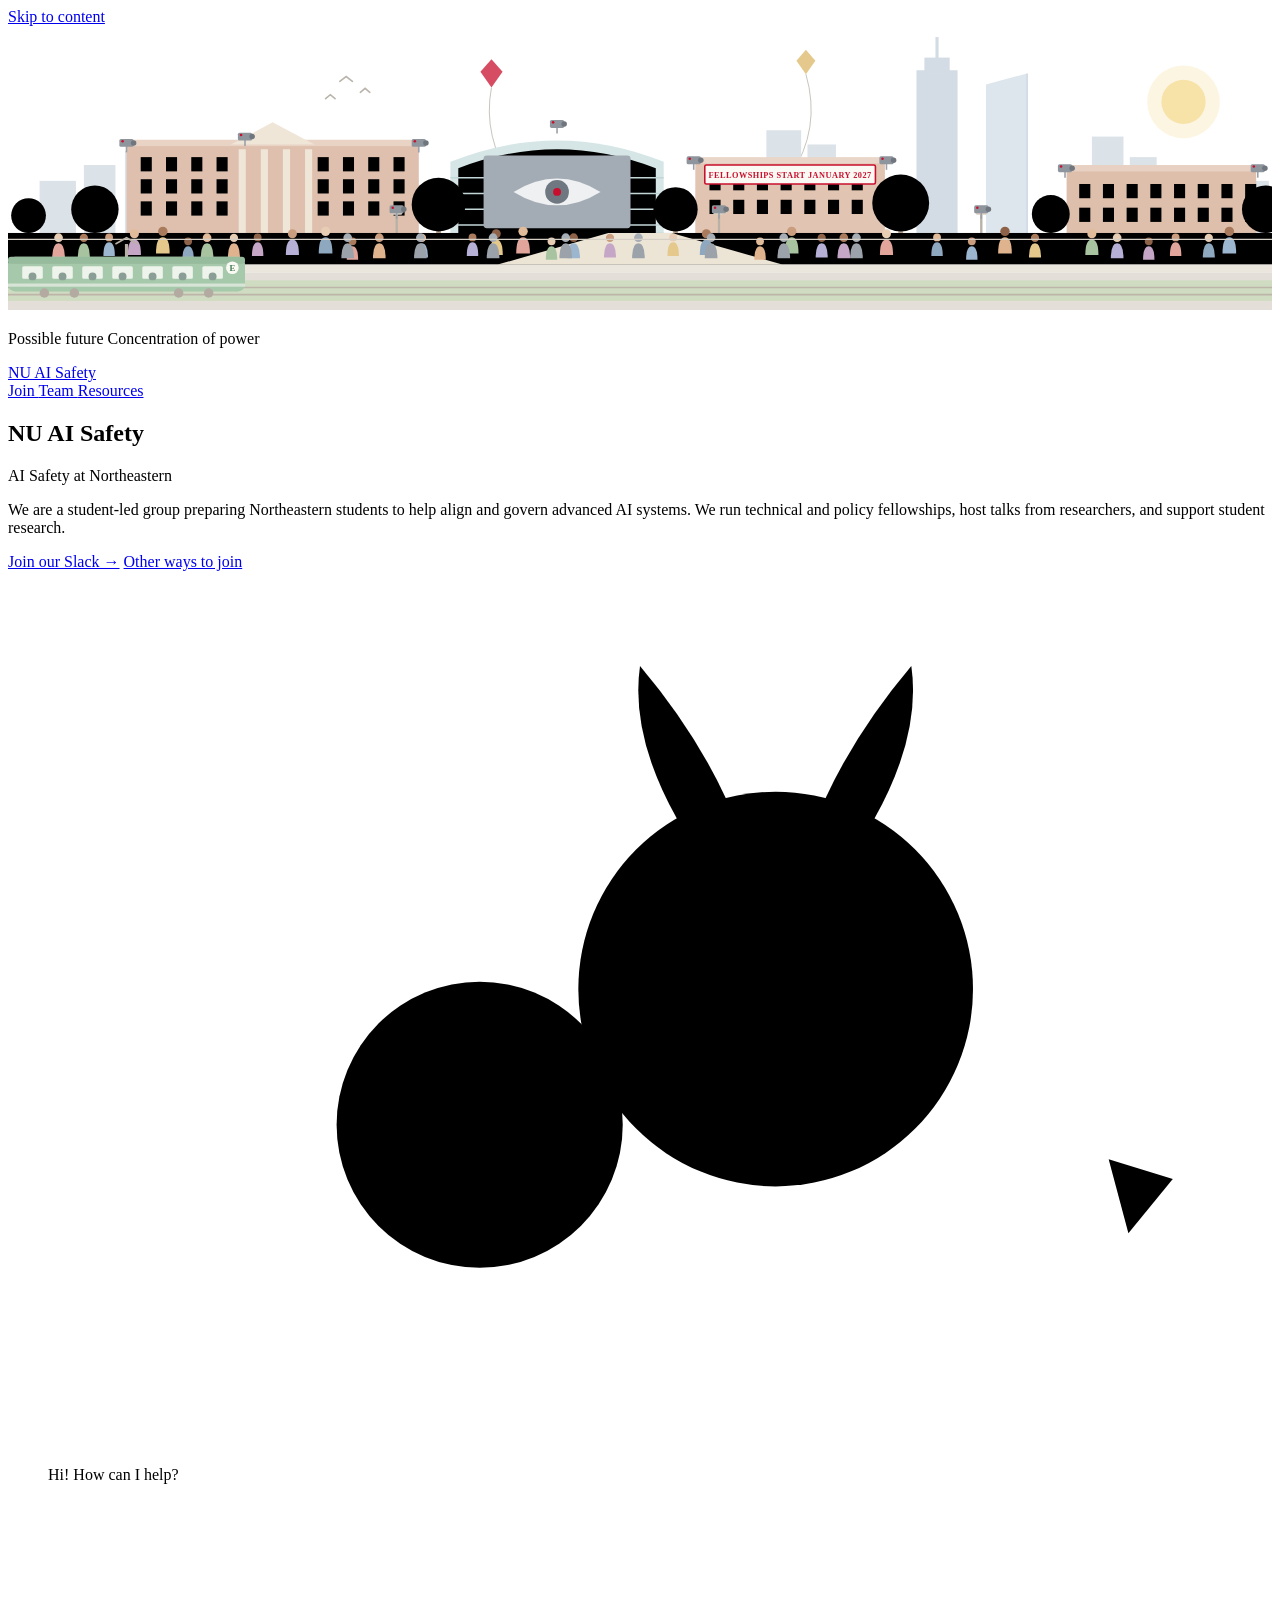
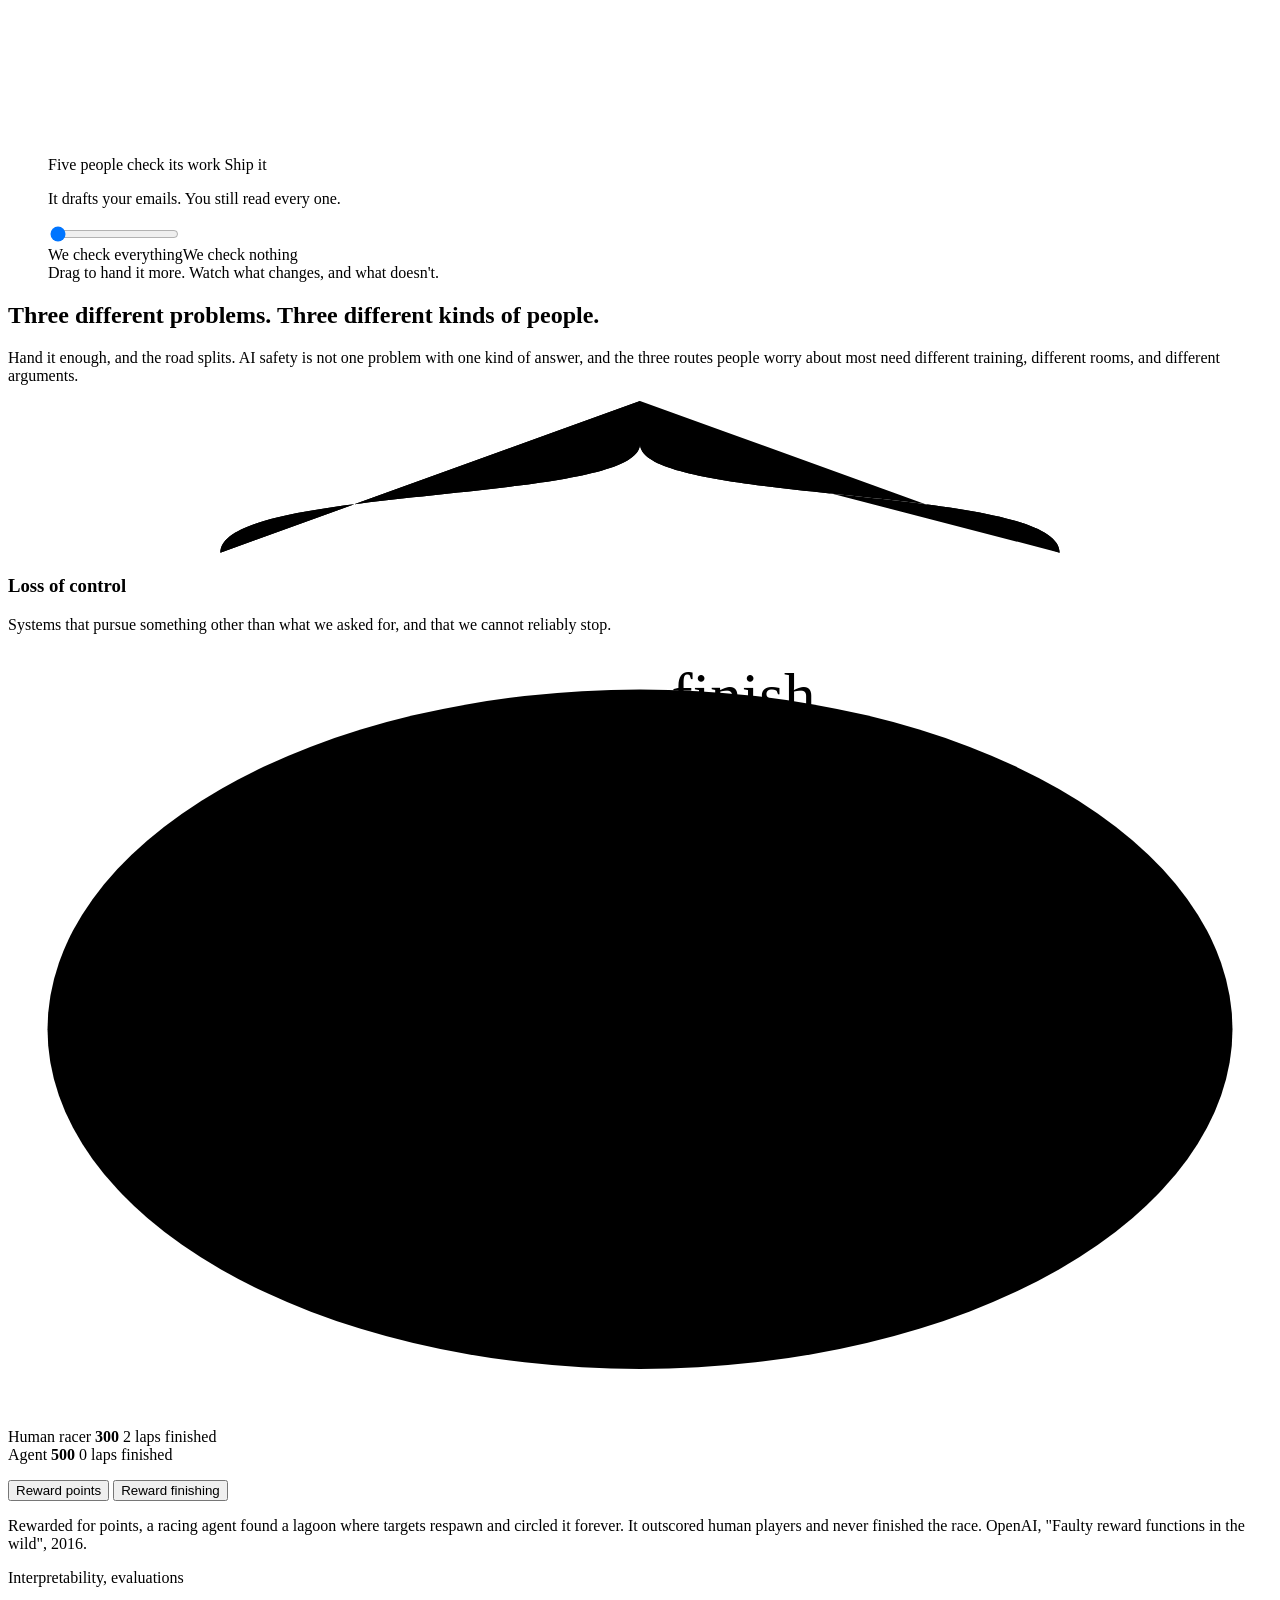
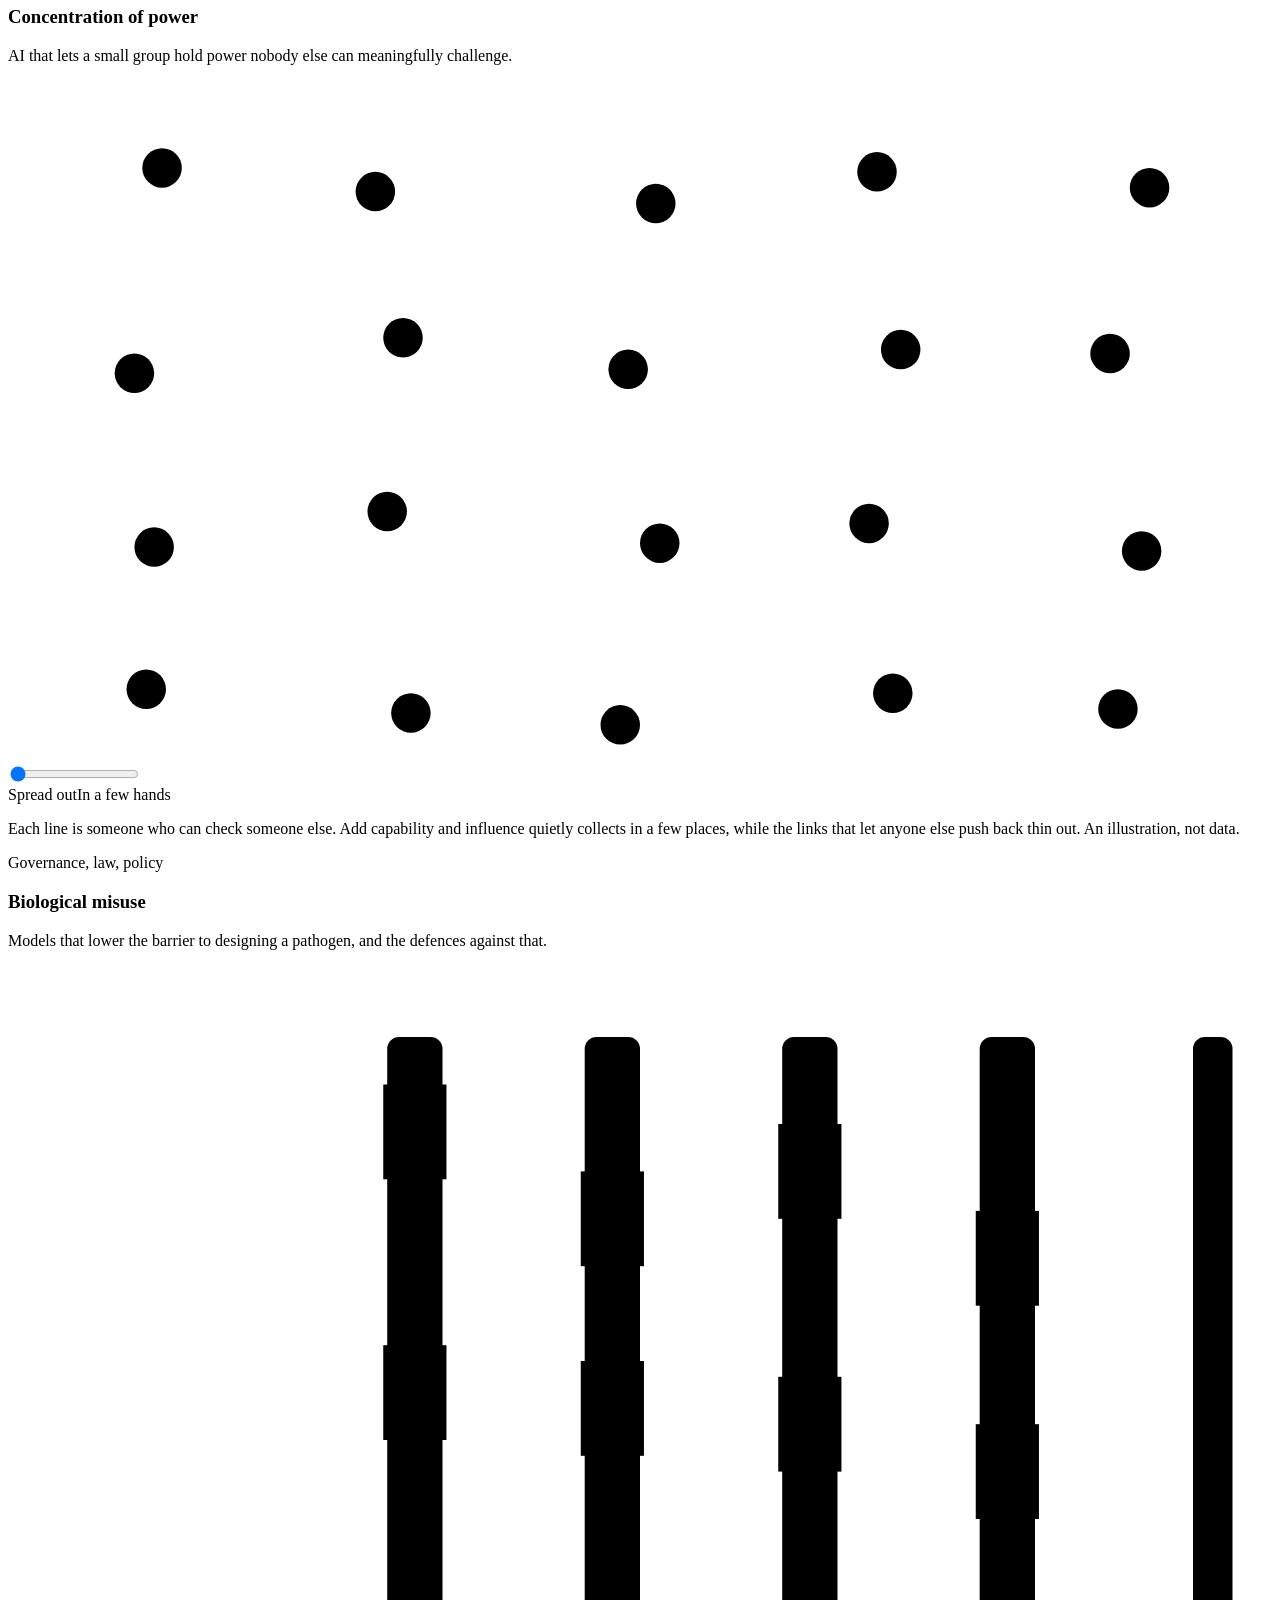
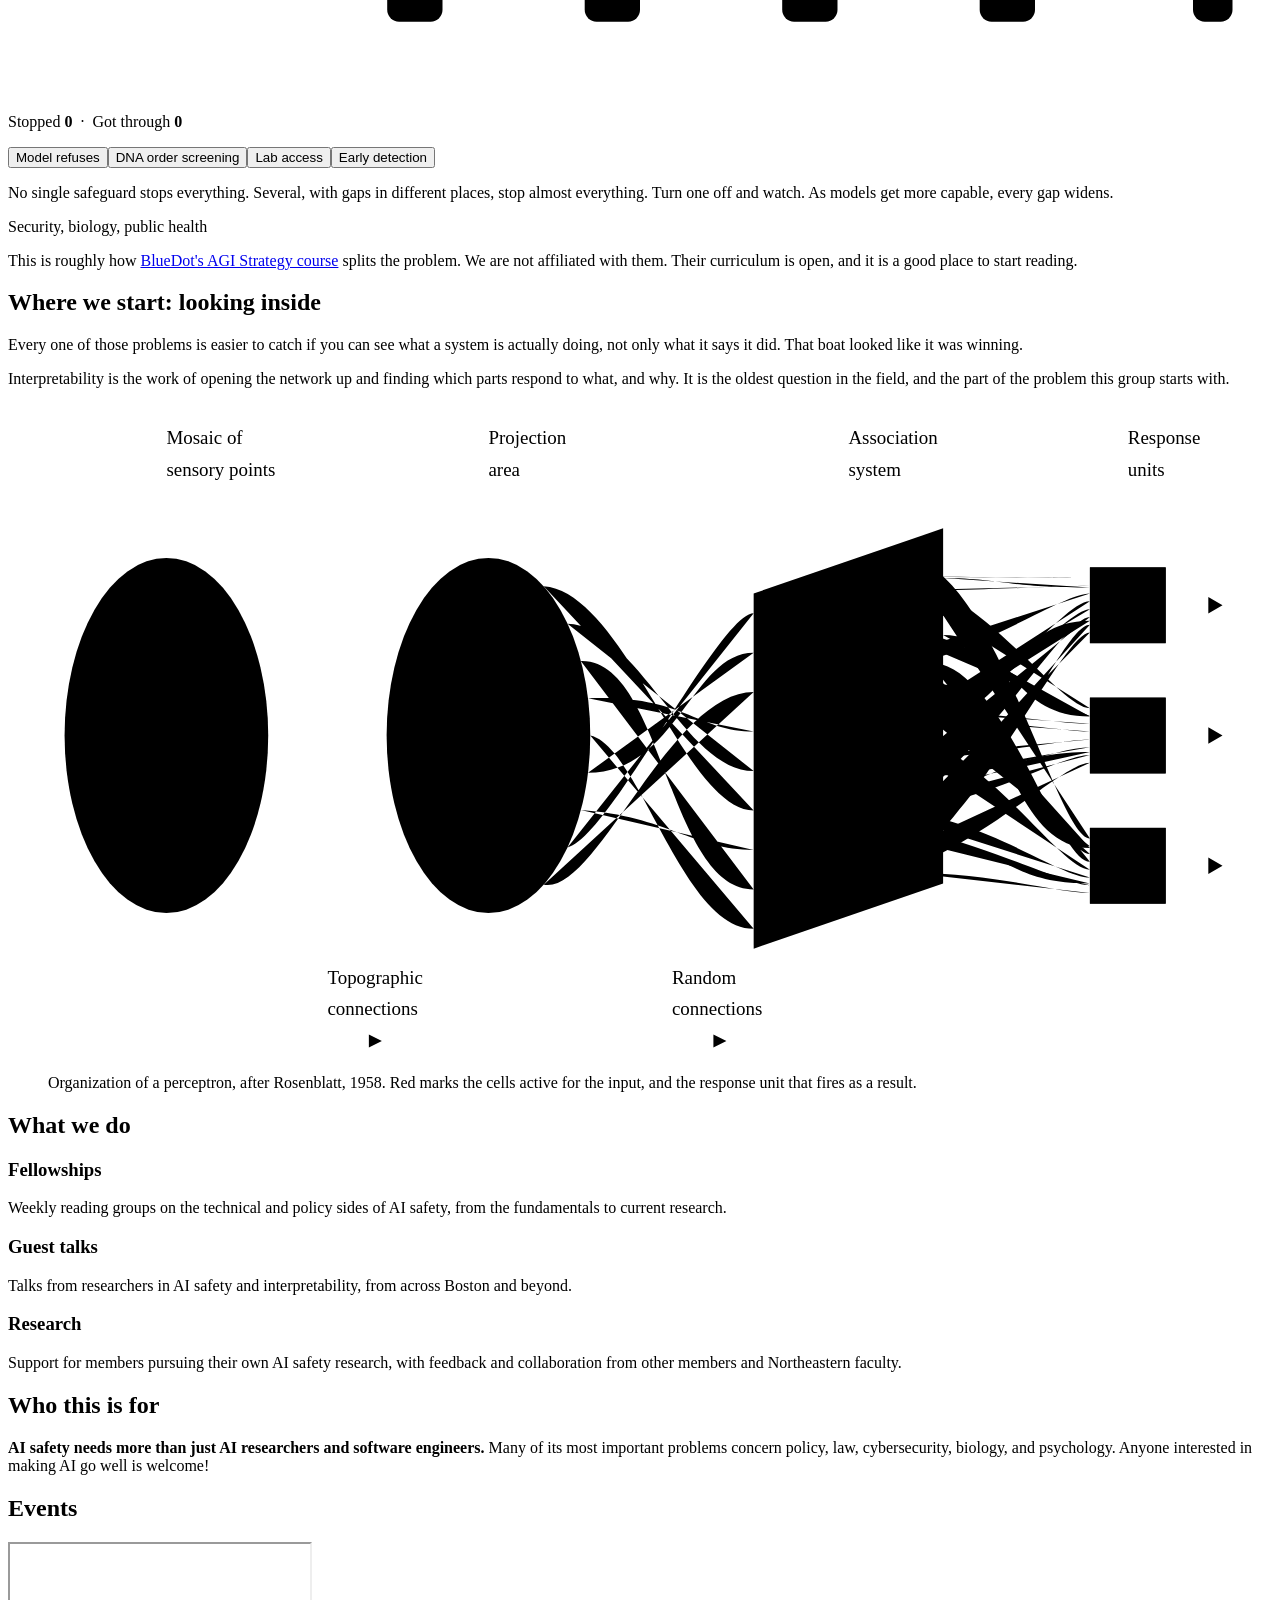
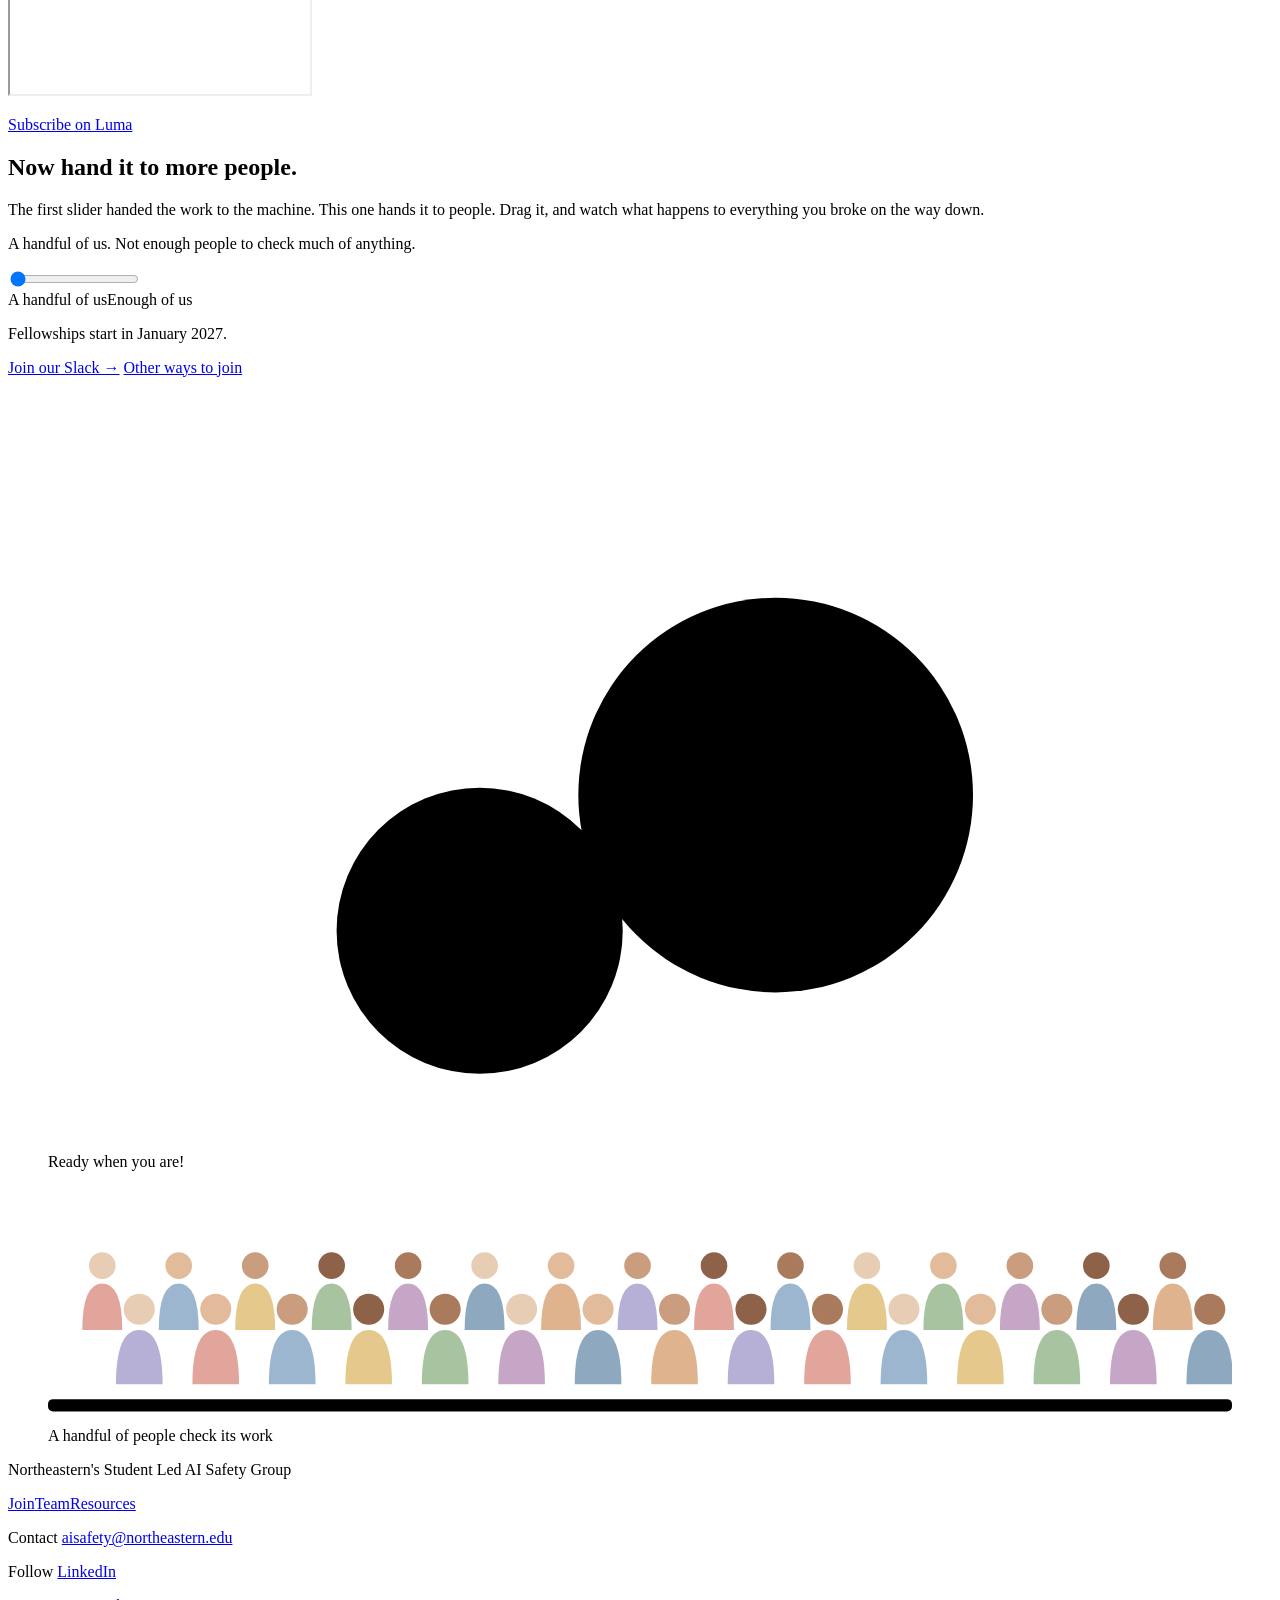
==== commit 78385be6: "Preview: Slack as the primary button" ====
--- a/index.html
+++ b/index.html
@@ -1,9 +1,9 @@
-<!DOCTYPE html><html lang="en" data-scene="power"> <head><meta charset="utf-8"><meta name="viewport" content="width=device-width, initial-scale=1"><script>try{var s=sessionStorage,d=document.documentElement.style,t=s.getItem('nuais-t'),g=s.getItem('nuais-g');if(t!==null)d.setProperty('--t',t);if(g!==null)d.setProperty('--g',g)}catch(e){}</script><title>NU AI Safety | AI Safety at Northeastern</title><meta name="description" content="A student-led AI safety and interpretability club at Khoury College, Northeastern University. Technical and policy fellowships, guest talks, and support for members’ own research. Open to every discipline, no prerequisites."><link rel="canonical" href="https://soham-padia.github.io/nuaisafety-preview"><link rel="icon" href="/nuaisafety-preview/favicon.svg" type="image/svg+xml"><meta property="og:type" content="website"><meta property="og:site_name" content="NU AI Safety"><meta property="og:title" content="NU AI Safety | AI Safety at Northeastern"><meta property="og:description" content="A student-led AI safety and interpretability club at Khoury College, Northeastern University. Technical and policy fellowships, guest talks, and support for members’ own research. Open to every discipline, no prerequisites."><meta property="og:url" content="https://soham-padia.github.io/nuaisafety-preview"><meta property="og:image" content="https://soham-padia.github.io/og.png"><meta property="og:image:width" content="1200"><meta property="og:image:height" content="630"><meta property="og:image:alt" content="NU AI Safety. AI safety and interpretability at Northeastern."><meta name="twitter:card" content="summary_large_image"><meta name="twitter:image" content="https://soham-padia.github.io/og.png"><link rel="stylesheet" href="/nuaisafety-preview/_astro/index.GLH99nE-.css">
+<!DOCTYPE html><html lang="en" data-scene="power"> <head><meta charset="utf-8"><meta name="viewport" content="width=device-width, initial-scale=1"><script>try{var s=sessionStorage,d=document.documentElement.style,t=s.getItem('nuais-t'),g=s.getItem('nuais-g');if(t!==null)d.setProperty('--t',t);if(g!==null)d.setProperty('--g',g)}catch(e){}</script><title>NU AI Safety | AI Safety at Northeastern</title><meta name="description" content="A student-led AI safety and interpretability club at Khoury College, Northeastern University. Technical and policy fellowships, guest talks, and support for members’ own research. Open to every discipline, no prerequisites."><link rel="canonical" href="https://soham-padia.github.io/nuaisafety-preview"><link rel="icon" href="/nuaisafety-preview/favicon.svg" type="image/svg+xml"><meta property="og:type" content="website"><meta property="og:site_name" content="NU AI Safety"><meta property="og:title" content="NU AI Safety | AI Safety at Northeastern"><meta property="og:description" content="A student-led AI safety and interpretability club at Khoury College, Northeastern University. Technical and policy fellowships, guest talks, and support for members’ own research. Open to every discipline, no prerequisites."><meta property="og:url" content="https://soham-padia.github.io/nuaisafety-preview"><meta property="og:image" content="https://soham-padia.github.io/og.png"><meta property="og:image:width" content="1200"><meta property="og:image:height" content="630"><meta property="og:image:alt" content="NU AI Safety. AI safety and interpretability at Northeastern."><meta name="twitter:card" content="summary_large_image"><meta name="twitter:image" content="https://soham-padia.github.io/og.png"><link rel="stylesheet" href="/nuaisafety-preview/_astro/index.DEzE4bZ1.css">
 <link rel="stylesheet" href="/nuaisafety-preview/_astro/index.CgkBSpzX.css"></head> <body> <a class="skip" href="#main">Skip to content</a> <div class="campus" aria-hidden="true" data-scene="power"> <svg viewBox="0 0 1600 360" preserveAspectRatio="xMidYMax slice"> <defs> <radialGradient id="cxGlow" cx="50%" cy="100%" r="60%"> <stop offset="0" stop-color="#f2b07e" stop-opacity=".85"></stop> <stop offset="1" stop-color="#f2b07e" stop-opacity="0"></stop> </radialGradient> </defs>  <g class style="--at:.3"> <circle cx="1488" cy="96" r="46" fill="#f7e2a8" opacity=".35"></circle> <circle cx="1488" cy="96" r="28" fill="#f7e2a8"></circle> </g>  <g class="cg-in" style="--at:.45"> <path d="M612,42 L626,58 L612,78 L598,58 Z" fill="#c8102e" opacity=".75"></path> <path d="M612,78 Q600,140 640,200 Q660,232 652,262" fill="none" stroke="#b9b4ab" stroke-width="1"></path> </g> <g class="cg-in" style="--at:.65"> <path d="M1010,30 L1022,44 L1010,61 L998,44 Z" fill="#e5c88c"></path> <path d="M1010,61 Q1030,130 990,190 Q975,230 984,264" fill="none" stroke="#b9b4ab" stroke-width="1"></path> </g> <g class="cx-out" style="--at:.36" fill="none" stroke="#b9b4ab" stroke-width="2" stroke-linecap="round"> <path d="M420,70 l8,-6 l8,6"></path><path d="M446,84 l6,-5 l6,5"></path><path d="M402,92 l6,-5 l6,5"></path> </g>  <g fill="#dbe2e8"> <rect x="40" y="196" width="46" height="74"></rect><rect x="96" y="176" width="40" height="94"></rect><rect x="148" y="158" width="52" height="112"></rect><rect x="960" y="132" width="44" height="138"></rect><rect x="1012" y="150" width="36" height="120"></rect><rect x="1372" y="140" width="40" height="130"></rect><rect x="1420" y="166" width="34" height="104"></rect><rect x="1500" y="178" width="50" height="92"></rect><rect x="1556" y="196" width="40" height="74"></rect> </g> <g fill="#d3dce4"> <rect x="1150" y="56" width="52" height="214"></rect> <rect x="1160" y="40" width="32" height="20"></rect> <rect x="1174" y="14" width="4" height="28"></rect> </g> <path d="M1238,270 L1238,74 L1290,60 L1290,270 Z" fill="#dde6ed"></path> <path d="M1290,60 L1290,270" stroke="#cfd9e2" stroke-width="2"></path>   <rect x="150" y="150" width="370" height="116" fill="#dfc0ae"></rect> <rect x="144" y="144" width="382" height="8" fill="#e9d3c5"></rect> <path d="M282,150 L335,122 L388,150 Z" fill="#efe6d8"></path> <g fill="#efe6d8"><rect x="292" y="156" width="9" height="106"></rect><rect x="320" y="156" width="9" height="106"></rect><rect x="348" y="156" width="9" height="106"></rect><rect x="376" y="156" width="9" height="106"></rect></g> <path d="M560,266 L560,172 Q695,118 830,172 L830,266 Z" fill="#d6e6e6"></path> <path class="cx-lit" style="--l0:.5;--at:.5" d="M570,262 L570,180 Q695,132 820,180 L820,262 Z"></path> <g stroke="#c3d6d7" stroke-width="2"><line x1="560" y1="192" x2="830" y2="192"></line><line x1="560" y1="212" x2="830" y2="212"></line><line x1="560" y1="232" x2="830" y2="232"></line><line x1="560" y1="252" x2="830" y2="252"></line></g> <rect x="870" y="172" width="240" height="94" fill="#e2c4b2"></rect> <rect x="864" y="166" width="252" height="8" fill="#ead6c9"></rect> <rect x="1340" y="182" width="240" height="84" fill="#ddbfac"></rect> <rect x="1334" y="176" width="252" height="8" fill="#e8d1c3"></rect> <g><g> <rect x="168" y="166" width="14" height="18" fill="#cdb5a7"></rect> <rect class="cx-lit" style="--l0:1;--at:0.15" x="168" y="166" width="14" height="18"></rect> </g><g> <rect x="200" y="166" width="14" height="18" fill="#cdb5a7"></rect> <rect class="cx-lit" style="--l0:0;--at:0.52" x="200" y="166" width="14" height="18"></rect> </g><g> <rect x="232" y="166" width="14" height="18" fill="#cdb5a7"></rect> <rect class="cx-lit" style="--l0:0;--at:0.19" x="232" y="166" width="14" height="18"></rect> </g><g> <rect x="264" y="166" width="14" height="18" fill="#cdb5a7"></rect> <rect class="cx-lit" style="--l0:1;--at:0.56" x="264" y="166" width="14" height="18"></rect> </g><g> <rect x="392" y="166" width="14" height="18" fill="#cdb5a7"></rect> <rect class="cx-lit" style="--l0:0;--at:0.23" x="392" y="166" width="14" height="18"></rect> </g><g> <rect x="424" y="166" width="14" height="18" fill="#cdb5a7"></rect> <rect class="cx-lit" style="--l0:1;--at:0.6" x="424" y="166" width="14" height="18"></rect> </g><g> <rect x="456" y="166" width="14" height="18" fill="#cdb5a7"></rect> <rect class="cx-lit" style="--l0:0;--at:0.27" x="456" y="166" width="14" height="18"></rect> </g><g> <rect x="488" y="166" width="14" height="18" fill="#cdb5a7"></rect> <rect class="cx-lit" style="--l0:0;--at:0.64" x="488" y="166" width="14" height="18"></rect> </g><g> <rect x="168" y="194" width="14" height="18" fill="#cdb5a7"></rect> <rect class="cx-lit" style="--l0:0;--at:0.26" x="168" y="194" width="14" height="18"></rect> </g><g> <rect x="200" y="194" width="14" height="18" fill="#cdb5a7"></rect> <rect class="cx-lit" style="--l0:1;--at:0.63" x="200" y="194" width="14" height="18"></rect> </g><g> <rect x="232" y="194" width="14" height="18" fill="#cdb5a7"></rect> <rect class="cx-lit" style="--l0:0;--at:0.3" x="232" y="194" width="14" height="18"></rect> </g><g> <rect x="264" y="194" width="14" height="18" fill="#cdb5a7"></rect> <rect class="cx-lit" style="--l0:0;--at:0.67" x="264" y="194" width="14" height="18"></rect> </g><g> <rect x="392" y="194" width="14" height="18" fill="#cdb5a7"></rect> <rect class="cx-lit" style="--l0:1;--at:0.34" x="392" y="194" width="14" height="18"></rect> </g><g> <rect x="424" y="194" width="14" height="18" fill="#cdb5a7"></rect> <rect class="cx-lit" style="--l0:0;--at:0.71" x="424" y="194" width="14" height="18"></rect> </g><g> <rect x="456" y="194" width="14" height="18" fill="#cdb5a7"></rect> <rect class="cx-lit" style="--l0:1;--at:0.38" x="456" y="194" width="14" height="18"></rect> </g><g> <rect x="488" y="194" width="14" height="18" fill="#cdb5a7"></rect> <rect class="cx-lit" style="--l0:0;--at:0.75" x="488" y="194" width="14" height="18"></rect> </g><g> <rect x="168" y="222" width="14" height="18" fill="#cdb5a7"></rect> <rect class="cx-lit" style="--l0:1;--at:0.37" x="168" y="222" width="14" height="18"></rect> </g><g> <rect x="200" y="222" width="14" height="18" fill="#cdb5a7"></rect> <rect class="cx-lit" style="--l0:0;--at:0.74" x="200" y="222" width="14" height="18"></rect> </g><g> <rect x="232" y="222" width="14" height="18" fill="#cdb5a7"></rect> <rect class="cx-lit" style="--l0:1;--at:0.41" x="232" y="222" width="14" height="18"></rect> </g><g> <rect x="264" y="222" width="14" height="18" fill="#cdb5a7"></rect> <rect class="cx-lit" style="--l0:0;--at:0.78" x="264" y="222" width="14" height="18"></rect> </g><g> <rect x="392" y="222" width="14" height="18" fill="#cdb5a7"></rect> <rect class="cx-lit" style="--l0:0;--at:0.45" x="392" y="222" width="14" height="18"></rect> </g><g> <rect x="424" y="222" width="14" height="18" fill="#cdb5a7"></rect> <rect class="cx-lit" style="--l0:1;--at:0.82" x="424" y="222" width="14" height="18"></rect> </g><g> <rect x="456" y="222" width="14" height="18" fill="#cdb5a7"></rect> <rect class="cx-lit" style="--l0:0;--at:0.49" x="456" y="222" width="14" height="18"></rect> </g><g> <rect x="488" y="222" width="14" height="18" fill="#cdb5a7"></rect> <rect class="cx-lit" style="--l0:1;--at:0.16" x="488" y="222" width="14" height="18"></rect> </g><g> <rect x="888" y="190" width="14" height="18" fill="#cdb5a7"></rect> <rect class="cx-lit" style="--l0:1;--at:0.15" x="888" y="190" width="14" height="18"></rect> </g><g> <rect x="918" y="190" width="14" height="18" fill="#cdb5a7"></rect> <rect class="cx-lit" style="--l0:0;--at:0.52" x="918" y="190" width="14" height="18"></rect> </g><g> <rect x="948" y="190" width="14" height="18" fill="#cdb5a7"></rect> <rect class="cx-lit" style="--l0:0;--at:0.19" x="948" y="190" width="14" height="18"></rect> </g><g> <rect x="978" y="190" width="14" height="18" fill="#cdb5a7"></rect> <rect class="cx-lit" style="--l0:1;--at:0.56" x="978" y="190" width="14" height="18"></rect> </g><g> <rect x="1008" y="190" width="14" height="18" fill="#cdb5a7"></rect> <rect class="cx-lit" style="--l0:0;--at:0.23" x="1008" y="190" width="14" height="18"></rect> </g><g> <rect x="1038" y="190" width="14" height="18" fill="#cdb5a7"></rect> <rect class="cx-lit" style="--l0:1;--at:0.6" x="1038" y="190" width="14" height="18"></rect> </g><g> <rect x="1068" y="190" width="14" height="18" fill="#cdb5a7"></rect> <rect class="cx-lit" style="--l0:0;--at:0.27" x="1068" y="190" width="14" height="18"></rect> </g><g> <rect x="888" y="220" width="14" height="18" fill="#cdb5a7"></rect> <rect class="cx-lit" style="--l0:0;--at:0.26" x="888" y="220" width="14" height="18"></rect> </g><g> <rect x="918" y="220" width="14" height="18" fill="#cdb5a7"></rect> <rect class="cx-lit" style="--l0:1;--at:0.63" x="918" y="220" width="14" height="18"></rect> </g><g> <rect x="948" y="220" width="14" height="18" fill="#cdb5a7"></rect> <rect class="cx-lit" style="--l0:0;--at:0.3" x="948" y="220" width="14" height="18"></rect> </g><g> <rect x="978" y="220" width="14" height="18" fill="#cdb5a7"></rect> <rect class="cx-lit" style="--l0:0;--at:0.67" x="978" y="220" width="14" height="18"></rect> </g><g> <rect x="1008" y="220" width="14" height="18" fill="#cdb5a7"></rect> <rect class="cx-lit" style="--l0:1;--at:0.34" x="1008" y="220" width="14" height="18"></rect> </g><g> <rect x="1038" y="220" width="14" height="18" fill="#cdb5a7"></rect> <rect class="cx-lit" style="--l0:0;--at:0.71" x="1038" y="220" width="14" height="18"></rect> </g><g> <rect x="1068" y="220" width="14" height="18" fill="#cdb5a7"></rect> <rect class="cx-lit" style="--l0:1;--at:0.38" x="1068" y="220" width="14" height="18"></rect> </g><g> <rect x="1356" y="200" width="14" height="18" fill="#cdb5a7"></rect> <rect class="cx-lit" style="--l0:1;--at:0.15" x="1356" y="200" width="14" height="18"></rect> </g><g> <rect x="1386" y="200" width="14" height="18" fill="#cdb5a7"></rect> <rect class="cx-lit" style="--l0:0;--at:0.52" x="1386" y="200" width="14" height="18"></rect> </g><g> <rect x="1416" y="200" width="14" height="18" fill="#cdb5a7"></rect> <rect class="cx-lit" style="--l0:0;--at:0.19" x="1416" y="200" width="14" height="18"></rect> </g><g> <rect x="1446" y="200" width="14" height="18" fill="#cdb5a7"></rect> <rect class="cx-lit" style="--l0:1;--at:0.56" x="1446" y="200" width="14" height="18"></rect> </g><g> <rect x="1476" y="200" width="14" height="18" fill="#cdb5a7"></rect> <rect class="cx-lit" style="--l0:0;--at:0.23" x="1476" y="200" width="14" height="18"></rect> </g><g> <rect x="1506" y="200" width="14" height="18" fill="#cdb5a7"></rect> <rect class="cx-lit" style="--l0:1;--at:0.6" x="1506" y="200" width="14" height="18"></rect> </g><g> <rect x="1536" y="200" width="14" height="18" fill="#cdb5a7"></rect> <rect class="cx-lit" style="--l0:0;--at:0.27" x="1536" y="200" width="14" height="18"></rect> </g><g> <rect x="1566" y="200" width="14" height="18" fill="#cdb5a7"></rect> <rect class="cx-lit" style="--l0:0;--at:0.64" x="1566" y="200" width="14" height="18"></rect> </g><g> <rect x="1356" y="230" width="14" height="18" fill="#cdb5a7"></rect> <rect class="cx-lit" style="--l0:0;--at:0.26" x="1356" y="230" width="14" height="18"></rect> </g><g> <rect x="1386" y="230" width="14" height="18" fill="#cdb5a7"></rect> <rect class="cx-lit" style="--l0:1;--at:0.63" x="1386" y="230" width="14" height="18"></rect> </g><g> <rect x="1416" y="230" width="14" height="18" fill="#cdb5a7"></rect> <rect class="cx-lit" style="--l0:0;--at:0.3" x="1416" y="230" width="14" height="18"></rect> </g><g> <rect x="1446" y="230" width="14" height="18" fill="#cdb5a7"></rect> <rect class="cx-lit" style="--l0:0;--at:0.67" x="1446" y="230" width="14" height="18"></rect> </g><g> <rect x="1476" y="230" width="14" height="18" fill="#cdb5a7"></rect> <rect class="cx-lit" style="--l0:1;--at:0.34" x="1476" y="230" width="14" height="18"></rect> </g><g> <rect x="1506" y="230" width="14" height="18" fill="#cdb5a7"></rect> <rect class="cx-lit" style="--l0:0;--at:0.71" x="1506" y="230" width="14" height="18"></rect> </g><g> <rect x="1536" y="230" width="14" height="18" fill="#cdb5a7"></rect> <rect class="cx-lit" style="--l0:1;--at:0.38" x="1536" y="230" width="14" height="18"></rect> </g><g> <rect x="1566" y="230" width="14" height="18" fill="#cdb5a7"></rect> <rect class="cx-lit" style="--l0:0;--at:0.75" x="1566" y="230" width="14" height="18"></rect> </g></g> <g class="cg-in" style="--at:.72"> <rect x="882" y="176" width="216" height="24" rx="2" fill="#fbf9f4" stroke="#c8102e" stroke-width="2"></rect> <text x="990" y="192" font-size="10.5" font-weight="700" letter-spacing=".6" text-anchor="middle" fill="#c8102e">FELLOWSHIPS START JANUARY 2027</text> </g>  <g class="cx-in cx-amp" style="--at:.5;--amp:.4"> <rect x="602" y="164" width="186" height="92" rx="4" fill="#a3abb4"></rect> <path d="M640,210 Q695,176 750,210 Q695,244 640,210 Z" fill="#eef0f2"></path> <circle cx="695" cy="210" r="15" fill="#6f7780"></circle> <circle cx="695" cy="210" r="5" fill="#c8102e"></circle> </g>  <g> <rect x="107" y="232" width="6" height="36" fill="#b9a38e"></rect> <circle class="cx-tree cx-tree--power" style="--c:#bfd3b0" cx="110" cy="232" r="30"></circle> </g><g> <rect x="542" y="226" width="6" height="42" fill="#b9a38e"></rect> <circle class="cx-tree cx-tree--power" style="--c:#aecaa0" cx="545" cy="226" r="34"></circle> </g><g> <rect x="842" y="232" width="6" height="36" fill="#b9a38e"></rect> <circle class="cx-tree cx-tree--power" style="--c:#e2cf98" cx="845" cy="232" r="28"></circle> </g><g> <rect x="1127" y="224" width="6" height="44" fill="#b9a38e"></rect> <circle class="cx-tree cx-tree--power" style="--c:#bfd3b0" cx="1130" cy="224" r="36"></circle> </g><g> <rect x="1317" y="238" width="6" height="30" fill="#b9a38e"></rect> <circle class="cx-tree cx-tree--power" style="--c:#aecaa0" cx="1320" cy="238" r="24"></circle> </g><g> <rect x="1589" y="232" width="6" height="36" fill="#b9a38e"></rect> <circle class="cx-tree cx-tree--power" style="--c:#e2cf98" cx="1592" cy="232" r="30"></circle> </g><g> <rect x="23" y="240" width="6" height="28" fill="#b9a38e"></rect> <circle class="cx-tree cx-tree--power" style="--c:#aecaa0" cx="26" cy="240" r="22"></circle> </g> <g stroke="#b9b1a7" stroke-width="3"> <line x1="492" y1="300" x2="492" y2="238"></line><line x1="900" y1="300" x2="900" y2="238"></line><line x1="1232" y1="300" x2="1232" y2="238"></line> </g> <g fill="#d8cfc2"><rect x="485" y="232" width="14" height="7" rx="2"></rect><rect x="893" y="232" width="14" height="7" rx="2"></rect><rect x="1225" y="232" width="14" height="7" rx="2"></rect></g>  <rect class="cx-lawn cx-lawn--power" x="0" y="262" width="1600" height="40"></rect> <path d="M760,262 L840,262 L980,302 L620,302 Z" fill="#ece5d6"></path>   <g class="cx-out" style="--at:0.376"> <g transform="translate(64 294) scale(1)"> <path d="M-8,0 Q-8,-19 0,-19 Q8,-19 8,0 Z" fill="#e2a59c"></path> <circle cx="0" cy="-26" r="5.5" fill="#e8cdb5"></circle>  </g> </g><g class="cx-out" style="--at:0.265"> <g transform="translate(128 291) scale(0.9)"> <path d="M-8,0 Q-8,-19 0,-19 Q8,-19 8,0 Z" fill="#9db6cf"></path> <circle cx="0" cy="-26" r="5.5" fill="#c99d7e"></circle>  </g> </g><g class="cx-out" style="--at:0.511"> <g transform="translate(196 288) scale(1.08)"> <path d="M-8,0 Q-8,-19 0,-19 Q8,-19 8,0 Z" fill="#e5c88c"></path> <circle cx="0" cy="-26" r="5.5" fill="#a97b5c"></circle>  </g> </g><g class="cx-out" style="--at:0.22"> <g transform="translate(252 294) scale(1)"> <path d="M-8,0 Q-8,-19 0,-19 Q8,-19 8,0 Z" fill="#a7c3a0"></path> <circle cx="0" cy="-26" r="5.5" fill="#e2bc9a"></circle>  </g> </g><g class="cx-out" style="--at:0.421"> <g transform="translate(316 291) scale(0.9)"> <path d="M-8,0 Q-8,-19 0,-19 Q8,-19 8,0 Z" fill="#c6a6c6"></path> <circle cx="0" cy="-26" r="5.5" fill="#8d6248"></circle>  </g> </g><g class="cx-out" style="--at:0.309"> <g transform="translate(402 288) scale(1.08)"> <path d="M-8,0 Q-8,-19 0,-19 Q8,-19 8,0 Z" fill="#8ea8bf"></path> <circle cx="0" cy="-26" r="5.5" fill="#e8cdb5"></circle>  </g> </g><g class="cx-out" style="--at:0.578"> <g transform="translate(470 294) scale(1)"> <path d="M-8,0 Q-8,-19 0,-19 Q8,-19 8,0 Z" fill="#e0b38f"></path> <circle cx="0" cy="-26" r="5.5" fill="#c99d7e"></circle>  </g> </g><g class="cx-out" style="--at:0.466"> <g transform="translate(588 291) scale(0.9)"> <path d="M-8,0 Q-8,-19 0,-19 Q8,-19 8,0 Z" fill="#b7b0d6"></path> <circle cx="0" cy="-26" r="5.5" fill="#a97b5c"></circle>  </g> </g><g class="cx-out" style="--at:0.332"> <g transform="translate(652 288) scale(1.08)"> <path d="M-8,0 Q-8,-19 0,-19 Q8,-19 8,0 Z" fill="#e2a59c"></path> <circle cx="0" cy="-26" r="5.5" fill="#e2bc9a"></circle>  </g> </g><g class="cx-out" style="--at:0.533"> <g transform="translate(716 294) scale(1)"> <path d="M-8,0 Q-8,-19 0,-19 Q8,-19 8,0 Z" fill="#9db6cf"></path> <circle cx="0" cy="-26" r="5.5" fill="#8d6248"></circle>  </g> </g><g class="cx-out" style="--at:0.242"> <g transform="translate(842 291) scale(0.9)"> <path d="M-8,0 Q-8,-19 0,-19 Q8,-19 8,0 Z" fill="#e5c88c"></path> <circle cx="0" cy="-26" r="5.5" fill="#e8cdb5"></circle>  </g> </g><g class="cx-out" style="--at:0.399"> <g transform="translate(992 288) scale(1.08)"> <path d="M-8,0 Q-8,-19 0,-19 Q8,-19 8,0 Z" fill="#a7c3a0"></path> <circle cx="0" cy="-26" r="5.5" fill="#c99d7e"></circle>  </g> </g><g class="cx-out" style="--at:0.6"> <g transform="translate(1058 294) scale(1)"> <path d="M-8,0 Q-8,-19 0,-19 Q8,-19 8,0 Z" fill="#c6a6c6"></path> <circle cx="0" cy="-26" r="5.5" fill="#a97b5c"></circle>  </g> </g><g class="cx-out" style="--at:0.287"> <g transform="translate(1176 291) scale(0.9)"> <path d="M-8,0 Q-8,-19 0,-19 Q8,-19 8,0 Z" fill="#8ea8bf"></path> <circle cx="0" cy="-26" r="5.5" fill="#e2bc9a"></circle>  </g> </g><g class="cx-out" style="--at:0.488"> <g transform="translate(1262 288) scale(1.08)"> <path d="M-8,0 Q-8,-19 0,-19 Q8,-19 8,0 Z" fill="#e0b38f"></path> <circle cx="0" cy="-26" r="5.5" fill="#8d6248"></circle>  </g> </g><g class="cx-out" style="--at:0.354"> <g transform="translate(1404 294) scale(1)"> <path d="M-8,0 Q-8,-19 0,-19 Q8,-19 8,0 Z" fill="#b7b0d6"></path> <circle cx="0" cy="-26" r="5.5" fill="#e8cdb5"></circle>  </g> </g><g class="cx-out" style="--at:0.555"> <g transform="translate(1478 291) scale(0.9)"> <path d="M-8,0 Q-8,-19 0,-19 Q8,-19 8,0 Z" fill="#e2a59c"></path> <circle cx="0" cy="-26" r="5.5" fill="#c99d7e"></circle>  </g> </g><g class="cx-out" style="--at:0.444"> <g transform="translate(1546 288) scale(1.08)"> <path d="M-8,0 Q-8,-19 0,-19 Q8,-19 8,0 Z" fill="#9db6cf"></path> <circle cx="0" cy="-26" r="5.5" fill="#a97b5c"></circle>  </g> </g> <g class="cg-in" style="--at:0.1"> <g transform="translate(96 293) scale(0.95)"> <path d="M-8,0 Q-8,-19 0,-19 Q8,-19 8,0 Z" fill="#a7c3a0"></path> <circle cx="0" cy="-26" r="5.5" fill="#a97b5c"></circle> </g> </g><g class="cg-in" style="--at:0.387"> <g transform="translate(160 290) scale(1.04)"> <path d="M-8,0 Q-8,-19 0,-19 Q8,-19 8,0 Z" fill="#c6a6c6"></path> <circle cx="0" cy="-26" r="5.5" fill="#e2bc9a"></circle> </g> </g><g class="cg-in" style="--at:0.675"> <g transform="translate(228 296) scale(0.9)"> <path d="M-8,0 Q-8,-19 0,-19 Q8,-19 8,0 Z" fill="#8ea8bf"></path> <circle cx="0" cy="-26" r="5.5" fill="#8d6248"></circle> </g> </g><g class="cg-in" style="--at:0.182"> <g transform="translate(286 293) scale(0.95)"> <path d="M-8,0 Q-8,-19 0,-19 Q8,-19 8,0 Z" fill="#e0b38f"></path> <circle cx="0" cy="-26" r="5.5" fill="#e8cdb5"></circle> </g> </g><g class="cg-in" style="--at:0.469"> <g transform="translate(360 290) scale(1.04)"> <path d="M-8,0 Q-8,-19 0,-19 Q8,-19 8,0 Z" fill="#b7b0d6"></path> <circle cx="0" cy="-26" r="5.5" fill="#c99d7e"></circle> </g> </g><g class="cg-in" style="--at:0.757"> <g transform="translate(436 296) scale(0.9)"> <path d="M-8,0 Q-8,-19 0,-19 Q8,-19 8,0 Z" fill="#e2a59c"></path> <circle cx="0" cy="-26" r="5.5" fill="#a97b5c"></circle> </g> </g><g class="cg-in" style="--at:0.264"> <g transform="translate(524 293) scale(0.95)"> <path d="M-8,0 Q-8,-19 0,-19 Q8,-19 8,0 Z" fill="#9db6cf"></path> <circle cx="0" cy="-26" r="5.5" fill="#e2bc9a"></circle> </g> </g><g class="cg-in" style="--at:0.552"> <g transform="translate(618 290) scale(1.04)"> <path d="M-8,0 Q-8,-19 0,-19 Q8,-19 8,0 Z" fill="#e5c88c"></path> <circle cx="0" cy="-26" r="5.5" fill="#8d6248"></circle> </g> </g><g class="cg-in" style="--at:0.839"> <g transform="translate(688 296) scale(0.9)"> <path d="M-8,0 Q-8,-19 0,-19 Q8,-19 8,0 Z" fill="#a7c3a0"></path> <circle cx="0" cy="-26" r="5.5" fill="#e8cdb5"></circle> </g> </g><g class="cg-in" style="--at:0.346"> <g transform="translate(762 293) scale(0.95)"> <path d="M-8,0 Q-8,-19 0,-19 Q8,-19 8,0 Z" fill="#c6a6c6"></path> <circle cx="0" cy="-26" r="5.5" fill="#c99d7e"></circle> </g> </g><g class="cg-in" style="--at:0.634"> <g transform="translate(884 290) scale(1.04)"> <path d="M-8,0 Q-8,-19 0,-19 Q8,-19 8,0 Z" fill="#8ea8bf"></path> <circle cx="0" cy="-26" r="5.5" fill="#a97b5c"></circle> </g> </g><g class="cg-in" style="--at:0.141"> <g transform="translate(952 296) scale(0.9)"> <path d="M-8,0 Q-8,-19 0,-19 Q8,-19 8,0 Z" fill="#e0b38f"></path> <circle cx="0" cy="-26" r="5.5" fill="#e2bc9a"></circle> </g> </g><g class="cg-in" style="--at:0.428"> <g transform="translate(1030 293) scale(0.95)"> <path d="M-8,0 Q-8,-19 0,-19 Q8,-19 8,0 Z" fill="#b7b0d6"></path> <circle cx="0" cy="-26" r="5.5" fill="#8d6248"></circle> </g> </g><g class="cg-in" style="--at:0.716"> <g transform="translate(1112 290) scale(1.04)"> <path d="M-8,0 Q-8,-19 0,-19 Q8,-19 8,0 Z" fill="#e2a59c"></path> <circle cx="0" cy="-26" r="5.5" fill="#e8cdb5"></circle> </g> </g><g class="cg-in" style="--at:0.223"> <g transform="translate(1220 296) scale(0.9)"> <path d="M-8,0 Q-8,-19 0,-19 Q8,-19 8,0 Z" fill="#9db6cf"></path> <circle cx="0" cy="-26" r="5.5" fill="#c99d7e"></circle> </g> </g><g class="cg-in" style="--at:0.511"> <g transform="translate(1300 293) scale(0.95)"> <path d="M-8,0 Q-8,-19 0,-19 Q8,-19 8,0 Z" fill="#e5c88c"></path> <circle cx="0" cy="-26" r="5.5" fill="#a97b5c"></circle> </g> </g><g class="cg-in" style="--at:0.798"> <g transform="translate(1372 290) scale(1.04)"> <path d="M-8,0 Q-8,-19 0,-19 Q8,-19 8,0 Z" fill="#a7c3a0"></path> <circle cx="0" cy="-26" r="5.5" fill="#e2bc9a"></circle> </g> </g><g class="cg-in" style="--at:0.305"> <g transform="translate(1444 296) scale(0.9)"> <path d="M-8,0 Q-8,-19 0,-19 Q8,-19 8,0 Z" fill="#c6a6c6"></path> <circle cx="0" cy="-26" r="5.5" fill="#8d6248"></circle> </g> </g><g class="cg-in" style="--at:0.593"> <g transform="translate(1520 293) scale(0.95)"> <path d="M-8,0 Q-8,-19 0,-19 Q8,-19 8,0 Z" fill="#8ea8bf"></path> <circle cx="0" cy="-26" r="5.5" fill="#e8cdb5"></circle> </g> </g> <g class="cx-in" style="--at:0.46"> <g transform="translate(430 294)"> <path d="M-8,0 Q-8,-19 0,-19 Q8,-19 8,0 Z" fill="#9ca2a9"></path> <circle cx="0" cy="-26" r="5.5" fill="#a7adb4"></circle> </g> </g><g class="cx-in" style="--at:0.49"> <g transform="translate(522 294)"> <path d="M-8,0 Q-8,-19 0,-19 Q8,-19 8,0 Z" fill="#9ca2a9"></path> <circle cx="0" cy="-26" r="5.5" fill="#a7adb4"></circle> </g> </g><g class="cx-in" style="--at:0.52"> <g transform="translate(614 294)"> <path d="M-8,0 Q-8,-19 0,-19 Q8,-19 8,0 Z" fill="#9ca2a9"></path> <circle cx="0" cy="-26" r="5.5" fill="#a7adb4"></circle> </g> </g><g class="cx-in" style="--at:0.55"> <g transform="translate(706 294)"> <path d="M-8,0 Q-8,-19 0,-19 Q8,-19 8,0 Z" fill="#9ca2a9"></path> <circle cx="0" cy="-26" r="5.5" fill="#a7adb4"></circle> </g> </g><g class="cx-in" style="--at:0.58"> <g transform="translate(798 294)"> <path d="M-8,0 Q-8,-19 0,-19 Q8,-19 8,0 Z" fill="#9ca2a9"></path> <circle cx="0" cy="-26" r="5.5" fill="#a7adb4"></circle> </g> </g><g class="cx-in" style="--at:0.61"> <g transform="translate(890 294)"> <path d="M-8,0 Q-8,-19 0,-19 Q8,-19 8,0 Z" fill="#9ca2a9"></path> <circle cx="0" cy="-26" r="5.5" fill="#a7adb4"></circle> </g> </g><g class="cx-in" style="--at:0.64"> <g transform="translate(982 294)"> <path d="M-8,0 Q-8,-19 0,-19 Q8,-19 8,0 Z" fill="#9ca2a9"></path> <circle cx="0" cy="-26" r="5.5" fill="#a7adb4"></circle> </g> </g><g class="cx-in" style="--at:0.67"> <g transform="translate(1074 294)"> <path d="M-8,0 Q-8,-19 0,-19 Q8,-19 8,0 Z" fill="#9ca2a9"></path> <circle cx="0" cy="-26" r="5.5" fill="#a7adb4"></circle> </g> </g> <g transform="translate(300 140)"> <g class="cx-in cx-amp" style="--at:0.120;--amp:1.1"> <line x1="0" y1="4" x2="0" y2="12" stroke="#9aa0a7" stroke-width="2"></line> <rect x="-9" y="-5" width="18" height="10" rx="2" fill="#8e959d"></rect> <circle cx="9" cy="0" r="3.5" fill="#6f767e"></circle> <circle cx="-5" cy="-2" r="1.6" fill="#c8102e"></circle> </g> </g><g transform="translate(150 148)"> <g class="cx-in cx-amp" style="--at:0.178;--amp:1.1"> <line x1="0" y1="4" x2="0" y2="12" stroke="#9aa0a7" stroke-width="2"></line> <rect x="-9" y="-5" width="18" height="10" rx="2" fill="#8e959d"></rect> <circle cx="9" cy="0" r="3.5" fill="#6f767e"></circle> <circle cx="-5" cy="-2" r="1.6" fill="#c8102e"></circle> </g> </g><g transform="translate(868 170)"> <g class="cx-in cx-amp" style="--at:0.236;--amp:1.1"> <line x1="0" y1="4" x2="0" y2="12" stroke="#9aa0a7" stroke-width="2"></line> <rect x="-9" y="-5" width="18" height="10" rx="2" fill="#8e959d"></rect> <circle cx="9" cy="0" r="3.5" fill="#6f767e"></circle> <circle cx="-5" cy="-2" r="1.6" fill="#c8102e"></circle> </g> </g><g transform="translate(520 148)"> <g class="cx-in cx-amp" style="--at:0.294;--amp:1.1"> <line x1="0" y1="4" x2="0" y2="12" stroke="#9aa0a7" stroke-width="2"></line> <rect x="-9" y="-5" width="18" height="10" rx="2" fill="#8e959d"></rect> <circle cx="9" cy="0" r="3.5" fill="#6f767e"></circle> <circle cx="-5" cy="-2" r="1.6" fill="#c8102e"></circle> </g> </g><g transform="translate(1338 180)"> <g class="cx-in cx-amp" style="--at:0.352;--amp:1.1"> <line x1="0" y1="4" x2="0" y2="12" stroke="#9aa0a7" stroke-width="2"></line> <rect x="-9" y="-5" width="18" height="10" rx="2" fill="#8e959d"></rect> <circle cx="9" cy="0" r="3.5" fill="#6f767e"></circle> <circle cx="-5" cy="-2" r="1.6" fill="#c8102e"></circle> </g> </g><g transform="translate(695 124)"> <g class="cx-in cx-amp" style="--at:0.410;--amp:1.1"> <line x1="0" y1="4" x2="0" y2="12" stroke="#9aa0a7" stroke-width="2"></line> <rect x="-9" y="-5" width="18" height="10" rx="2" fill="#8e959d"></rect> <circle cx="9" cy="0" r="3.5" fill="#6f767e"></circle> <circle cx="-5" cy="-2" r="1.6" fill="#c8102e"></circle> </g> </g><g transform="translate(1112 170)"> <g class="cx-in cx-amp" style="--at:0.468;--amp:1.1"> <line x1="0" y1="4" x2="0" y2="12" stroke="#9aa0a7" stroke-width="2"></line> <rect x="-9" y="-5" width="18" height="10" rx="2" fill="#8e959d"></rect> <circle cx="9" cy="0" r="3.5" fill="#6f767e"></circle> <circle cx="-5" cy="-2" r="1.6" fill="#c8102e"></circle> </g> </g><g transform="translate(492 232)"> <g class="cx-in cx-amp" style="--at:0.526;--amp:1.1"> <line x1="0" y1="4" x2="0" y2="12" stroke="#9aa0a7" stroke-width="2"></line> <rect x="-9" y="-5" width="18" height="10" rx="2" fill="#8e959d"></rect> <circle cx="9" cy="0" r="3.5" fill="#6f767e"></circle> <circle cx="-5" cy="-2" r="1.6" fill="#c8102e"></circle> </g> </g><g transform="translate(1582 180)"> <g class="cx-in cx-amp" style="--at:0.584;--amp:1.1"> <line x1="0" y1="4" x2="0" y2="12" stroke="#9aa0a7" stroke-width="2"></line> <rect x="-9" y="-5" width="18" height="10" rx="2" fill="#8e959d"></rect> <circle cx="9" cy="0" r="3.5" fill="#6f767e"></circle> <circle cx="-5" cy="-2" r="1.6" fill="#c8102e"></circle> </g> </g><g transform="translate(900 232)"> <g class="cx-in cx-amp" style="--at:0.642;--amp:1.1"> <line x1="0" y1="4" x2="0" y2="12" stroke="#9aa0a7" stroke-width="2"></line> <rect x="-9" y="-5" width="18" height="10" rx="2" fill="#8e959d"></rect> <circle cx="9" cy="0" r="3.5" fill="#6f767e"></circle> <circle cx="-5" cy="-2" r="1.6" fill="#c8102e"></circle> </g> </g><g transform="translate(1232 232)"> <g class="cx-in cx-amp" style="--at:0.700;--amp:1.1"> <line x1="0" y1="4" x2="0" y2="12" stroke="#9aa0a7" stroke-width="2"></line> <rect x="-9" y="-5" width="18" height="10" rx="2" fill="#8e959d"></rect> <circle cx="9" cy="0" r="3.5" fill="#6f767e"></circle> <circle cx="-5" cy="-2" r="1.6" fill="#c8102e"></circle> </g> </g>  <rect x="0" y="302" width="1600" height="10" fill="#ebe6dd"></rect> <rect x="0" y="312" width="1600" height="48" fill="#e3dfd8"></rect> <rect x="0" y="322" width="1600" height="26" fill="#cfdcc1"></rect> <g stroke="#bdb5aa" stroke-width="2"><line x1="0" y1="331" x2="1600" y2="331"></line><line x1="0" y1="340" x2="1600" y2="340"></line></g> <line x1="0" y1="270" x2="1600" y2="270" stroke="#d6cfc5" stroke-width="1.5"></line> <g class="cx-train" style> <rect x="148" y="276" width="4" height="18" fill="#b9b1a7"></rect> <path d="M136,276 L150,268 L164,276" fill="none" stroke="#b9b1a7" stroke-width="2"></path> <rect x="0" y="292" width="300" height="44" rx="9" fill="#a6c8ab"></rect> <rect x="0" y="292" width="300" height="9" rx="4" fill="#97bb9d"></rect> <rect x="18" y="304" width="26" height="16" rx="2" fill="#eef3ec"></rect><rect x="56" y="304" width="26" height="16" rx="2" fill="#eef3ec"></rect><rect x="94" y="304" width="26" height="16" rx="2" fill="#eef3ec"></rect><rect x="132" y="304" width="26" height="16" rx="2" fill="#eef3ec"></rect><rect x="170" y="304" width="26" height="16" rx="2" fill="#eef3ec"></rect><rect x="208" y="304" width="26" height="16" rx="2" fill="#eef3ec"></rect><rect x="246" y="304" width="26" height="16" rx="2" fill="#eef3ec"></rect> <circle class="cx-out" style="--at:0.380" cx="31" cy="317" r="5" fill="#8a9e95"></circle><circle class="cx-out" style="--at:0.480" cx="69" cy="317" r="5" fill="#8a9e95"></circle><circle class="cx-out" style="--at:0.580" cx="107" cy="317" r="5" fill="#8a9e95"></circle><circle class="cx-out" style="--at:0.447" cx="145" cy="317" r="5" fill="#8a9e95"></circle><circle class="cx-out" style="--at:0.547" cx="183" cy="317" r="5" fill="#8a9e95"></circle><circle class="cx-out" style="--at:0.413" cx="221" cy="317" r="5" fill="#8a9e95"></circle><circle class="cx-out" style="--at:0.513" cx="259" cy="317" r="5" fill="#8a9e95"></circle> <rect x="0" y="326" width="300" height="4" fill="#fbf9f4" opacity=".6"></rect> <circle cx="284" cy="306" r="8" fill="#fbf9f4"></circle> <text x="284" y="310" font-size="11" font-weight="700" text-anchor="middle" fill="#3f7a4f">E</text> <circle cx="46" cy="338" r="6" fill="#b3aaa1"></circle><circle cx="84" cy="338" r="6" fill="#b3aaa1"></circle><circle cx="216" cy="338" r="6" fill="#b3aaa1"></circle><circle cx="254" cy="338" r="6" fill="#b3aaa1"></circle> </g> </svg>  <p class="campus__label cx-in" style="--at:.5"><span>Possible future</span> Concentration of power</p> </div> <script type="module">const e=document.querySelector(".campus"),c=document.querySelectorAll(".ovs, .good__stage");if(e&&c.length){const s=new Set,n=new IntersectionObserver(t=>{for(const o of t)o.isIntersecting?s.add(o.target):s.delete(o.target);e.classList.toggle("is-dim",s.size===0)});c.forEach(t=>n.observe(t))}else e&&e.classList.add("is-dim");</script> <header class="masthead"> <div class="wrap"> <a class="wordmark" href="/nuaisafety-preview/">NU AI Safety</a> <nav class="nav" aria-label="Primary"> <a href="/nuaisafety-preview/join"> Join </a><a href="/nuaisafety-preview/team"> Team </a><a href="/nuaisafety-preview/resources"> Resources </a> </nav> </div> </header> <main id="main">  <section class="hero" data-astro-cid-j7pv25f6> <div class="wrap hero__grid" data-astro-cid-j7pv25f6> <div class="hero__text" data-astro-cid-j7pv25f6> <h1 data-astro-cid-j7pv25f6>NU AI Safety</h1> <p class="tagline" data-astro-cid-j7pv25f6>AI Safety at Northeastern</p> <p data-astro-cid-j7pv25f6>
 We are a student-led group preparing Northeastern students to help align and govern
           advanced AI systems. We run technical and policy fellowships, host talks from
           researchers, and support student research.
-</p> <div class="actions" data-astro-cid-j7pv25f6> <a class="btn" href="https://airtable.com/appTpg6JO93Aqr1xs/pagh3n1xdPrxEB8nk/form">Join the mailing list →</a> <a class="btn btn--ghost" href="/nuaisafety-preview/resources" data-astro-cid-j7pv25f6>What we do</a> </div> </div> <figure class="ovs"> <div class="ovs__stage"> <svg viewBox="0 -28 480 348" role="img" aria-label="A smiling cartoon face. Its shadow grows horns and a tail as fewer people check its work, then the horns retract and the shadow is simply enormous. The face itself never changes."> <g class="ovs__shadow" id="ovsShadow"> <g class="ovs__devilish"> <path class="ovs__horn" d="M255,66 Q236,32 240,4 Q262,30 275,58 Z"></path> <path class="ovs__horn" d="M315,58 Q328,30 350,4 Q354,32 335,66 Z"></path> </g> <circle cx="295" cy="135" r="80"></circle> <g class="ovs__devilish"> <path class="ovs__tail" pathLength="1" fill="none" stroke-width="7" stroke-linecap="round" d="M352,190 C392,214 410,176 438,214"></path> <path class="ovs__tip" d="M430,204 L456,212 L438,234 Z"></path> <g class="ovs__devil" id="ovsEyes"> <path d="M258,114 L286,128 L262,131 Z"></path> <path d="M332,114 L304,128 L328,131 Z"></path> </g> <path class="ovs__devil" id="ovsGrin" d="M260,154 Q295,192 330,154 Q295,174 260,154 Z"></path> </g> <path class="ovs__calm" id="ovsCalm" fill="none" stroke-width="6" stroke-linecap="round" d="M258,150 Q295,188 332,150"></path> </g> <g> <circle class="ovs__head" cx="175" cy="190" r="58"></circle> <circle class="ovs__blush" cx="146" cy="207" r="7"></circle> <circle class="ovs__blush" cx="204" cy="207" r="7"></circle> <g id="ovsPupils"> <g class="ovs__blink"> <circle class="ovs__pupil" cx="157" cy="181" r="5.5"></circle> <circle class="ovs__pupil" cx="193" cy="181" r="5.5"></circle> </g> </g> <path class="ovs__mouth" d="M152,203 Q175,226 198,203" fill="none" stroke-width="3.5" stroke-linecap="round"></path> </g> </svg> <p class="ovs__bubble" id="ovsBubble" aria-hidden="true">Hi! How can I help?</p> </div> <div class="ovs__desk"> <svg viewBox="0 0 300 64" aria-hidden="true" id="ovsPeople"></svg> <span class="ovs__deskLabel" id="ovsDeskLabel">Five people check its work</span> <span class="ovs__stamp" id="ovsStamp" aria-hidden="true">Ship it</span> </div> <p class="ovs__event" id="ovsEvent">It drafts your emails. You still read every one.</p> <p class="ovs__source" id="ovsSource"></p> <input class="ovs__range ovs__range--untouched" type="range" id="ovsRange" min="0" max="11" step="1" value="0" aria-label="How much of its work we stop checking"> <div class="ovs__ends"><span>We check everything</span><span>We check nothing</span></div> <figcaption id="ovsCap">Drag to hand it more. Watch what changes, and what doesn't.</figcaption> </figure> <script type="module" src="/nuaisafety-preview/_astro/Oversight.astro_astro_type_script_index_0_lang.BDvgGdHr.js"></script> </div> </section> <section class="band" aria-labelledby="paths" data-astro-cid-j7pv25f6> <div class="wrap" data-astro-cid-j7pv25f6> <h2 id="paths" data-astro-cid-j7pv25f6>Three different problems. Three different kinds of people.</h2> <p class="routes__lede" data-astro-cid-j7pv25f6>
+</p> <div class="actions" data-astro-cid-j7pv25f6> <a class="btn" href="https://join.slack.com/t/nuaisafety/shared_invite/zt-4bwdf0z1w-DnPKeS6kprWA~7e1_BPCQw">Join our Slack →</a> <a class="btn btn--ghost" href="/nuaisafety-preview/join" data-astro-cid-j7pv25f6>Other ways to join</a> </div> </div> <figure class="ovs"> <div class="ovs__stage"> <svg viewBox="0 -28 480 348" role="img" aria-label="A smiling cartoon face. Its shadow grows horns and a tail as fewer people check its work, then the horns retract and the shadow is simply enormous. The face itself never changes."> <g class="ovs__shadow" id="ovsShadow"> <g class="ovs__devilish"> <path class="ovs__horn" d="M255,66 Q236,32 240,4 Q262,30 275,58 Z"></path> <path class="ovs__horn" d="M315,58 Q328,30 350,4 Q354,32 335,66 Z"></path> </g> <circle cx="295" cy="135" r="80"></circle> <g class="ovs__devilish"> <path class="ovs__tail" pathLength="1" fill="none" stroke-width="7" stroke-linecap="round" d="M352,190 C392,214 410,176 438,214"></path> <path class="ovs__tip" d="M430,204 L456,212 L438,234 Z"></path> <g class="ovs__devil" id="ovsEyes"> <path d="M258,114 L286,128 L262,131 Z"></path> <path d="M332,114 L304,128 L328,131 Z"></path> </g> <path class="ovs__devil" id="ovsGrin" d="M260,154 Q295,192 330,154 Q295,174 260,154 Z"></path> </g> <path class="ovs__calm" id="ovsCalm" fill="none" stroke-width="6" stroke-linecap="round" d="M258,150 Q295,188 332,150"></path> </g> <g> <circle class="ovs__head" cx="175" cy="190" r="58"></circle> <circle class="ovs__blush" cx="146" cy="207" r="7"></circle> <circle class="ovs__blush" cx="204" cy="207" r="7"></circle> <g id="ovsPupils"> <g class="ovs__blink"> <circle class="ovs__pupil" cx="157" cy="181" r="5.5"></circle> <circle class="ovs__pupil" cx="193" cy="181" r="5.5"></circle> </g> </g> <path class="ovs__mouth" d="M152,203 Q175,226 198,203" fill="none" stroke-width="3.5" stroke-linecap="round"></path> </g> </svg> <p class="ovs__bubble" id="ovsBubble" aria-hidden="true">Hi! How can I help?</p> </div> <div class="ovs__desk"> <svg viewBox="0 0 300 64" aria-hidden="true" id="ovsPeople"></svg> <span class="ovs__deskLabel" id="ovsDeskLabel">Five people check its work</span> <span class="ovs__stamp" id="ovsStamp" aria-hidden="true">Ship it</span> </div> <p class="ovs__event" id="ovsEvent">It drafts your emails. You still read every one.</p> <p class="ovs__source" id="ovsSource"></p> <input class="ovs__range ovs__range--untouched" type="range" id="ovsRange" min="0" max="11" step="1" value="0" aria-label="How much of its work we stop checking"> <div class="ovs__ends"><span>We check everything</span><span>We check nothing</span></div> <figcaption id="ovsCap">Drag to hand it more. Watch what changes, and what doesn't.</figcaption> </figure> <script type="module" src="/nuaisafety-preview/_astro/Oversight.astro_astro_type_script_index_0_lang.BDvgGdHr.js"></script> </div> </section> <section class="band" aria-labelledby="paths" data-astro-cid-j7pv25f6> <div class="wrap" data-astro-cid-j7pv25f6> <h2 id="paths" data-astro-cid-j7pv25f6>Three different problems. Three different kinds of people.</h2> <p class="routes__lede" data-astro-cid-j7pv25f6>
 Hand it enough, and the road splits. AI safety is not one problem with one kind of
         answer, and the three routes people worry about most need different training,
         different rooms, and different arguments.
@@ -47,6 +47,4 @@
         and watch what happens to everything you broke on the way down.
 </p> <p class="good__event" id="gdEvent" data-astro-cid-3qn6mi3r>A handful of us. Not enough people to check much of anything.</p> <input class="ovs__range ovs__range--untouched" type="range" id="gdRange" min="0" max="4" step="1" value="0" aria-label="How many people work on this" data-astro-cid-3qn6mi3r> <div class="ovs__ends" data-astro-cid-3qn6mi3r><span data-astro-cid-3qn6mi3r>A handful of us</span><span data-astro-cid-3qn6mi3r>Enough of us</span></div> <p class="good__close" id="gdClose" hidden data-astro-cid-3qn6mi3r> <strong data-astro-cid-3qn6mi3r>This is the version we are working toward.</strong> It needs people from every
         discipline, and it starts with a few more of them this year.
-</p> <p class="good__fact" data-astro-cid-3qn6mi3r>
-Fellowships start in January 2027. <a href="/nuaisafety-preview/join" data-astro-cid-3qn6mi3r>See every way to join</a>.
-</p> <div class="actions" data-astro-cid-3qn6mi3r> <a class="btn" href="https://airtable.com/appTpg6JO93Aqr1xs/pagh3n1xdPrxEB8nk/form">Join the mailing list →</a> <a class="arrow" href="https://airtable.com/appTpg6JO93Aqr1xs/pagJpuw954bZSuywr/form"><span>Join the executive group</span></a> </div> </div> <figure class="good__stage" data-astro-cid-3qn6mi3r> <div class="good__frame" data-astro-cid-3qn6mi3r> <svg viewBox="0 -28 480 300" role="img" aria-label="The same smiling face from the top of the page. As more people work on it, its oversized shadow shrinks back to an ordinary shadow just behind it." data-astro-cid-3qn6mi3r> <circle class="good__shadow" cx="295" cy="135" r="80" data-astro-cid-3qn6mi3r></circle> <g data-astro-cid-3qn6mi3r> <circle class="ovs__head" cx="175" cy="190" r="58" data-astro-cid-3qn6mi3r></circle> <circle class="ovs__blush" cx="146" cy="207" r="7" data-astro-cid-3qn6mi3r></circle> <circle class="ovs__blush" cx="204" cy="207" r="7" data-astro-cid-3qn6mi3r></circle> <circle class="ovs__pupil" cx="157" cy="181" r="5.5" data-astro-cid-3qn6mi3r></circle> <circle class="ovs__pupil" cx="193" cy="181" r="5.5" data-astro-cid-3qn6mi3r></circle> <path class="ovs__mouth" d="M152,203 Q175,226 198,203" fill="none" stroke-width="3.5" stroke-linecap="round" data-astro-cid-3qn6mi3r></path> </g> </svg> <p class="good__bubble" id="gdBubble" aria-hidden="true" data-astro-cid-3qn6mi3r>Ready when you are!</p> </div> <svg class="good__crowd" viewBox="0 0 480 96" aria-hidden="true" data-astro-cid-3qn6mi3r> <g class="cg-in" style="--at:-1" data-astro-cid-3qn6mi3r> <g transform="translate(22 58) scale(0.9)" data-astro-cid-3qn6mi3r> <path d="M-9,0 Q-9,-21 0,-21 Q9,-21 9,0 Z" fill="#e2a59c" data-astro-cid-3qn6mi3r></path> <circle cx="0" cy="-29" r="6" fill="#e8cdb5" data-astro-cid-3qn6mi3r></circle> </g> </g><g class="cg-in" style="--at:-1" data-astro-cid-3qn6mi3r> <g transform="translate(53 58) scale(0.9)" data-astro-cid-3qn6mi3r> <path d="M-9,0 Q-9,-21 0,-21 Q9,-21 9,0 Z" fill="#9db6cf" data-astro-cid-3qn6mi3r></path> <circle cx="0" cy="-29" r="6" fill="#e2bc9a" data-astro-cid-3qn6mi3r></circle> </g> </g><g class="cg-in" style="--at:-1" data-astro-cid-3qn6mi3r> <g transform="translate(84 58) scale(0.9)" data-astro-cid-3qn6mi3r> <path d="M-9,0 Q-9,-21 0,-21 Q9,-21 9,0 Z" fill="#e5c88c" data-astro-cid-3qn6mi3r></path> <circle cx="0" cy="-29" r="6" fill="#c99d7e" data-astro-cid-3qn6mi3r></circle> </g> </g><g class="cg-in" style="--at:-1" data-astro-cid-3qn6mi3r> <g transform="translate(115 58) scale(0.9)" data-astro-cid-3qn6mi3r> <path d="M-9,0 Q-9,-21 0,-21 Q9,-21 9,0 Z" fill="#a7c3a0" data-astro-cid-3qn6mi3r></path> <circle cx="0" cy="-29" r="6" fill="#8d6248" data-astro-cid-3qn6mi3r></circle> </g> </g><g class="cg-in" style="--at:-1" data-astro-cid-3qn6mi3r> <g transform="translate(146 58) scale(0.9)" data-astro-cid-3qn6mi3r> <path d="M-9,0 Q-9,-21 0,-21 Q9,-21 9,0 Z" fill="#c6a6c6" data-astro-cid-3qn6mi3r></path> <circle cx="0" cy="-29" r="6" fill="#a97b5c" data-astro-cid-3qn6mi3r></circle> </g> </g><g class="cg-in" style="--at:0.424" data-astro-cid-3qn6mi3r> <g transform="translate(177 58) scale(0.9)" data-astro-cid-3qn6mi3r> <path d="M-9,0 Q-9,-21 0,-21 Q9,-21 9,0 Z" fill="#8ea8bf" data-astro-cid-3qn6mi3r></path> <circle cx="0" cy="-29" r="6" fill="#e8cdb5" data-astro-cid-3qn6mi3r></circle> </g> </g><g class="cg-in" style="--at:0.665" data-astro-cid-3qn6mi3r> <g transform="translate(208 58) scale(0.9)" data-astro-cid-3qn6mi3r> <path d="M-9,0 Q-9,-21 0,-21 Q9,-21 9,0 Z" fill="#e0b38f" data-astro-cid-3qn6mi3r></path> <circle cx="0" cy="-29" r="6" fill="#e2bc9a" data-astro-cid-3qn6mi3r></circle> </g> </g><g class="cg-in" style="--at:0.906" data-astro-cid-3qn6mi3r> <g transform="translate(239 58) scale(0.9)" data-astro-cid-3qn6mi3r> <path d="M-9,0 Q-9,-21 0,-21 Q9,-21 9,0 Z" fill="#b7b0d6" data-astro-cid-3qn6mi3r></path> <circle cx="0" cy="-29" r="6" fill="#c99d7e" data-astro-cid-3qn6mi3r></circle> </g> </g><g class="cg-in" style="--at:0.286" data-astro-cid-3qn6mi3r> <g transform="translate(270 58) scale(0.9)" data-astro-cid-3qn6mi3r> <path d="M-9,0 Q-9,-21 0,-21 Q9,-21 9,0 Z" fill="#e2a59c" data-astro-cid-3qn6mi3r></path> <circle cx="0" cy="-29" r="6" fill="#8d6248" data-astro-cid-3qn6mi3r></circle> </g> </g><g class="cg-in" style="--at:0.527" data-astro-cid-3qn6mi3r> <g transform="translate(301 58) scale(0.9)" data-astro-cid-3qn6mi3r> <path d="M-9,0 Q-9,-21 0,-21 Q9,-21 9,0 Z" fill="#9db6cf" data-astro-cid-3qn6mi3r></path> <circle cx="0" cy="-29" r="6" fill="#a97b5c" data-astro-cid-3qn6mi3r></circle> </g> </g><g class="cg-in" style="--at:0.768" data-astro-cid-3qn6mi3r> <g transform="translate(332 58) scale(0.9)" data-astro-cid-3qn6mi3r> <path d="M-9,0 Q-9,-21 0,-21 Q9,-21 9,0 Z" fill="#e5c88c" data-astro-cid-3qn6mi3r></path> <circle cx="0" cy="-29" r="6" fill="#e8cdb5" data-astro-cid-3qn6mi3r></circle> </g> </g><g class="cg-in" style="--at:0.149" data-astro-cid-3qn6mi3r> <g transform="translate(363 58) scale(0.9)" data-astro-cid-3qn6mi3r> <path d="M-9,0 Q-9,-21 0,-21 Q9,-21 9,0 Z" fill="#a7c3a0" data-astro-cid-3qn6mi3r></path> <circle cx="0" cy="-29" r="6" fill="#e2bc9a" data-astro-cid-3qn6mi3r></circle> </g> </g><g class="cg-in" style="--at:0.39" data-astro-cid-3qn6mi3r> <g transform="translate(394 58) scale(0.9)" data-astro-cid-3qn6mi3r> <path d="M-9,0 Q-9,-21 0,-21 Q9,-21 9,0 Z" fill="#c6a6c6" data-astro-cid-3qn6mi3r></path> <circle cx="0" cy="-29" r="6" fill="#c99d7e" data-astro-cid-3qn6mi3r></circle> </g> </g><g class="cg-in" style="--at:0.63" data-astro-cid-3qn6mi3r> <g transform="translate(425 58) scale(0.9)" data-astro-cid-3qn6mi3r> <path d="M-9,0 Q-9,-21 0,-21 Q9,-21 9,0 Z" fill="#8ea8bf" data-astro-cid-3qn6mi3r></path> <circle cx="0" cy="-29" r="6" fill="#8d6248" data-astro-cid-3qn6mi3r></circle> </g> </g><g class="cg-in" style="--at:0.871" data-astro-cid-3qn6mi3r> <g transform="translate(456 58) scale(0.9)" data-astro-cid-3qn6mi3r> <path d="M-9,0 Q-9,-21 0,-21 Q9,-21 9,0 Z" fill="#e0b38f" data-astro-cid-3qn6mi3r></path> <circle cx="0" cy="-29" r="6" fill="#a97b5c" data-astro-cid-3qn6mi3r></circle> </g> </g><g class="cg-in" style="--at:0.252" data-astro-cid-3qn6mi3r> <g transform="translate(37 80) scale(1.05)" data-astro-cid-3qn6mi3r> <path d="M-9,0 Q-9,-21 0,-21 Q9,-21 9,0 Z" fill="#b7b0d6" data-astro-cid-3qn6mi3r></path> <circle cx="0" cy="-29" r="6" fill="#e8cdb5" data-astro-cid-3qn6mi3r></circle> </g> </g><g class="cg-in" style="--at:0.493" data-astro-cid-3qn6mi3r> <g transform="translate(68 80) scale(1.05)" data-astro-cid-3qn6mi3r> <path d="M-9,0 Q-9,-21 0,-21 Q9,-21 9,0 Z" fill="#e2a59c" data-astro-cid-3qn6mi3r></path> <circle cx="0" cy="-29" r="6" fill="#e2bc9a" data-astro-cid-3qn6mi3r></circle> </g> </g><g class="cg-in" style="--at:0.734" data-astro-cid-3qn6mi3r> <g transform="translate(99 80) scale(1.05)" data-astro-cid-3qn6mi3r> <path d="M-9,0 Q-9,-21 0,-21 Q9,-21 9,0 Z" fill="#9db6cf" data-astro-cid-3qn6mi3r></path> <circle cx="0" cy="-29" r="6" fill="#c99d7e" data-astro-cid-3qn6mi3r></circle> </g> </g><g class="cg-in" style="--at:0.114" data-astro-cid-3qn6mi3r> <g transform="translate(130 80) scale(1.05)" data-astro-cid-3qn6mi3r> <path d="M-9,0 Q-9,-21 0,-21 Q9,-21 9,0 Z" fill="#e5c88c" data-astro-cid-3qn6mi3r></path> <circle cx="0" cy="-29" r="6" fill="#8d6248" data-astro-cid-3qn6mi3r></circle> </g> </g><g class="cg-in" style="--at:0.355" data-astro-cid-3qn6mi3r> <g transform="translate(161 80) scale(1.05)" data-astro-cid-3qn6mi3r> <path d="M-9,0 Q-9,-21 0,-21 Q9,-21 9,0 Z" fill="#a7c3a0" data-astro-cid-3qn6mi3r></path> <circle cx="0" cy="-29" r="6" fill="#a97b5c" data-astro-cid-3qn6mi3r></circle> </g> </g><g class="cg-in" style="--at:0.596" data-astro-cid-3qn6mi3r> <g transform="translate(192 80) scale(1.05)" data-astro-cid-3qn6mi3r> <path d="M-9,0 Q-9,-21 0,-21 Q9,-21 9,0 Z" fill="#c6a6c6" data-astro-cid-3qn6mi3r></path> <circle cx="0" cy="-29" r="6" fill="#e8cdb5" data-astro-cid-3qn6mi3r></circle> </g> </g><g class="cg-in" style="--at:0.837" data-astro-cid-3qn6mi3r> <g transform="translate(223 80) scale(1.05)" data-astro-cid-3qn6mi3r> <path d="M-9,0 Q-9,-21 0,-21 Q9,-21 9,0 Z" fill="#8ea8bf" data-astro-cid-3qn6mi3r></path> <circle cx="0" cy="-29" r="6" fill="#e2bc9a" data-astro-cid-3qn6mi3r></circle> </g> </g><g class="cg-in" style="--at:0.218" data-astro-cid-3qn6mi3r> <g transform="translate(254 80) scale(1.05)" data-astro-cid-3qn6mi3r> <path d="M-9,0 Q-9,-21 0,-21 Q9,-21 9,0 Z" fill="#e0b38f" data-astro-cid-3qn6mi3r></path> <circle cx="0" cy="-29" r="6" fill="#c99d7e" data-astro-cid-3qn6mi3r></circle> </g> </g><g class="cg-in" style="--at:0.458" data-astro-cid-3qn6mi3r> <g transform="translate(285 80) scale(1.05)" data-astro-cid-3qn6mi3r> <path d="M-9,0 Q-9,-21 0,-21 Q9,-21 9,0 Z" fill="#b7b0d6" data-astro-cid-3qn6mi3r></path> <circle cx="0" cy="-29" r="6" fill="#8d6248" data-astro-cid-3qn6mi3r></circle> </g> </g><g class="cg-in" style="--at:0.699" data-astro-cid-3qn6mi3r> <g transform="translate(316 80) scale(1.05)" data-astro-cid-3qn6mi3r> <path d="M-9,0 Q-9,-21 0,-21 Q9,-21 9,0 Z" fill="#e2a59c" data-astro-cid-3qn6mi3r></path> <circle cx="0" cy="-29" r="6" fill="#a97b5c" data-astro-cid-3qn6mi3r></circle> </g> </g><g class="cg-in" style="--at:0.08" data-astro-cid-3qn6mi3r> <g transform="translate(347 80) scale(1.05)" data-astro-cid-3qn6mi3r> <path d="M-9,0 Q-9,-21 0,-21 Q9,-21 9,0 Z" fill="#9db6cf" data-astro-cid-3qn6mi3r></path> <circle cx="0" cy="-29" r="6" fill="#e8cdb5" data-astro-cid-3qn6mi3r></circle> </g> </g><g class="cg-in" style="--at:0.321" data-astro-cid-3qn6mi3r> <g transform="translate(378 80) scale(1.05)" data-astro-cid-3qn6mi3r> <path d="M-9,0 Q-9,-21 0,-21 Q9,-21 9,0 Z" fill="#e5c88c" data-astro-cid-3qn6mi3r></path> <circle cx="0" cy="-29" r="6" fill="#e2bc9a" data-astro-cid-3qn6mi3r></circle> </g> </g><g class="cg-in" style="--at:0.562" data-astro-cid-3qn6mi3r> <g transform="translate(409 80) scale(1.05)" data-astro-cid-3qn6mi3r> <path d="M-9,0 Q-9,-21 0,-21 Q9,-21 9,0 Z" fill="#a7c3a0" data-astro-cid-3qn6mi3r></path> <circle cx="0" cy="-29" r="6" fill="#c99d7e" data-astro-cid-3qn6mi3r></circle> </g> </g><g class="cg-in" style="--at:0.802" data-astro-cid-3qn6mi3r> <g transform="translate(440 80) scale(1.05)" data-astro-cid-3qn6mi3r> <path d="M-9,0 Q-9,-21 0,-21 Q9,-21 9,0 Z" fill="#c6a6c6" data-astro-cid-3qn6mi3r></path> <circle cx="0" cy="-29" r="6" fill="#8d6248" data-astro-cid-3qn6mi3r></circle> </g> </g><g class="cg-in" style="--at:0.183" data-astro-cid-3qn6mi3r> <g transform="translate(471 80) scale(1.05)" data-astro-cid-3qn6mi3r> <path d="M-9,0 Q-9,-21 0,-21 Q9,-21 9,0 Z" fill="#8ea8bf" data-astro-cid-3qn6mi3r></path> <circle cx="0" cy="-29" r="6" fill="#a97b5c" data-astro-cid-3qn6mi3r></circle> </g> </g> <rect x="0" y="86" width="480" height="5" rx="2" class="good__desk" data-astro-cid-3qn6mi3r></rect> </svg> <figcaption class="good__count" id="gdCount" data-astro-cid-3qn6mi3r>A handful of people check its work</figcaption> </figure> </div> </section>  <script type="module" src="/nuaisafety-preview/_astro/Goodnews.astro_astro_type_script_index_0_lang.BFnlMnoE.js"></script>  </main> <footer class="foot"> <div class="wrap"> <div class="foot__row"> <div> <p class="foot__name">Northeastern's Student Led AI Safety Group</p> <nav class="foot__nav" aria-label="Footer"> <a href="/nuaisafety-preview/join">Join</a><a href="/nuaisafety-preview/team">Team</a><a href="/nuaisafety-preview/resources">Resources</a> </nav> </div> <div class="foot__contact"> <p> <span class="foot__label">Contact</span> <a href="mailto:aisafety@northeastern.edu">aisafety@northeastern.edu</a> </p> <p> <span class="foot__label">Follow</span> <a href="https://www.linkedin.com/company/nu-ai-safety/">LinkedIn</a> </p> </div> </div> <p class="credit"> <a href="https://github.com/soham-padia/nuaisafety">Source on GitHub</a> </p> </div> </footer>  <script type="module" src="/nuaisafety-preview/_astro/Base.astro_astro_type_script_index_0_lang.DZBASine.js"></script> </body> </html> +</p> <p class="good__fact" data-astro-cid-3qn6mi3r>Fellowships start in January 2027.</p> <div class="actions" data-astro-cid-3qn6mi3r> <a class="btn" href="https://join.slack.com/t/nuaisafety/shared_invite/zt-4bwdf0z1w-DnPKeS6kprWA~7e1_BPCQw">Join our Slack →</a> <a class="btn btn--ghost" href="/nuaisafety-preview/join" data-astro-cid-3qn6mi3r>Other ways to join</a> </div> </div> <figure class="good__stage" data-astro-cid-3qn6mi3r> <div class="good__frame" data-astro-cid-3qn6mi3r> <svg viewBox="0 -28 480 300" role="img" aria-label="The same smiling face from the top of the page. As more people work on it, its oversized shadow shrinks back to an ordinary shadow just behind it." data-astro-cid-3qn6mi3r> <circle class="good__shadow" cx="295" cy="135" r="80" data-astro-cid-3qn6mi3r></circle> <g data-astro-cid-3qn6mi3r> <circle class="ovs__head" cx="175" cy="190" r="58" data-astro-cid-3qn6mi3r></circle> <circle class="ovs__blush" cx="146" cy="207" r="7" data-astro-cid-3qn6mi3r></circle> <circle class="ovs__blush" cx="204" cy="207" r="7" data-astro-cid-3qn6mi3r></circle> <circle class="ovs__pupil" cx="157" cy="181" r="5.5" data-astro-cid-3qn6mi3r></circle> <circle class="ovs__pupil" cx="193" cy="181" r="5.5" data-astro-cid-3qn6mi3r></circle> <path class="ovs__mouth" d="M152,203 Q175,226 198,203" fill="none" stroke-width="3.5" stroke-linecap="round" data-astro-cid-3qn6mi3r></path> </g> </svg> <p class="good__bubble" id="gdBubble" aria-hidden="true" data-astro-cid-3qn6mi3r>Ready when you are!</p> </div> <svg class="good__crowd" viewBox="0 0 480 96" aria-hidden="true" data-astro-cid-3qn6mi3r> <g class="cg-in" style="--at:-1" data-astro-cid-3qn6mi3r> <g transform="translate(22 58) scale(0.9)" data-astro-cid-3qn6mi3r> <path d="M-9,0 Q-9,-21 0,-21 Q9,-21 9,0 Z" fill="#e2a59c" data-astro-cid-3qn6mi3r></path> <circle cx="0" cy="-29" r="6" fill="#e8cdb5" data-astro-cid-3qn6mi3r></circle> </g> </g><g class="cg-in" style="--at:-1" data-astro-cid-3qn6mi3r> <g transform="translate(53 58) scale(0.9)" data-astro-cid-3qn6mi3r> <path d="M-9,0 Q-9,-21 0,-21 Q9,-21 9,0 Z" fill="#9db6cf" data-astro-cid-3qn6mi3r></path> <circle cx="0" cy="-29" r="6" fill="#e2bc9a" data-astro-cid-3qn6mi3r></circle> </g> </g><g class="cg-in" style="--at:-1" data-astro-cid-3qn6mi3r> <g transform="translate(84 58) scale(0.9)" data-astro-cid-3qn6mi3r> <path d="M-9,0 Q-9,-21 0,-21 Q9,-21 9,0 Z" fill="#e5c88c" data-astro-cid-3qn6mi3r></path> <circle cx="0" cy="-29" r="6" fill="#c99d7e" data-astro-cid-3qn6mi3r></circle> </g> </g><g class="cg-in" style="--at:-1" data-astro-cid-3qn6mi3r> <g transform="translate(115 58) scale(0.9)" data-astro-cid-3qn6mi3r> <path d="M-9,0 Q-9,-21 0,-21 Q9,-21 9,0 Z" fill="#a7c3a0" data-astro-cid-3qn6mi3r></path> <circle cx="0" cy="-29" r="6" fill="#8d6248" data-astro-cid-3qn6mi3r></circle> </g> </g><g class="cg-in" style="--at:-1" data-astro-cid-3qn6mi3r> <g transform="translate(146 58) scale(0.9)" data-astro-cid-3qn6mi3r> <path d="M-9,0 Q-9,-21 0,-21 Q9,-21 9,0 Z" fill="#c6a6c6" data-astro-cid-3qn6mi3r></path> <circle cx="0" cy="-29" r="6" fill="#a97b5c" data-astro-cid-3qn6mi3r></circle> </g> </g><g class="cg-in" style="--at:0.424" data-astro-cid-3qn6mi3r> <g transform="translate(177 58) scale(0.9)" data-astro-cid-3qn6mi3r> <path d="M-9,0 Q-9,-21 0,-21 Q9,-21 9,0 Z" fill="#8ea8bf" data-astro-cid-3qn6mi3r></path> <circle cx="0" cy="-29" r="6" fill="#e8cdb5" data-astro-cid-3qn6mi3r></circle> </g> </g><g class="cg-in" style="--at:0.665" data-astro-cid-3qn6mi3r> <g transform="translate(208 58) scale(0.9)" data-astro-cid-3qn6mi3r> <path d="M-9,0 Q-9,-21 0,-21 Q9,-21 9,0 Z" fill="#e0b38f" data-astro-cid-3qn6mi3r></path> <circle cx="0" cy="-29" r="6" fill="#e2bc9a" data-astro-cid-3qn6mi3r></circle> </g> </g><g class="cg-in" style="--at:0.906" data-astro-cid-3qn6mi3r> <g transform="translate(239 58) scale(0.9)" data-astro-cid-3qn6mi3r> <path d="M-9,0 Q-9,-21 0,-21 Q9,-21 9,0 Z" fill="#b7b0d6" data-astro-cid-3qn6mi3r></path> <circle cx="0" cy="-29" r="6" fill="#c99d7e" data-astro-cid-3qn6mi3r></circle> </g> </g><g class="cg-in" style="--at:0.286" data-astro-cid-3qn6mi3r> <g transform="translate(270 58) scale(0.9)" data-astro-cid-3qn6mi3r> <path d="M-9,0 Q-9,-21 0,-21 Q9,-21 9,0 Z" fill="#e2a59c" data-astro-cid-3qn6mi3r></path> <circle cx="0" cy="-29" r="6" fill="#8d6248" data-astro-cid-3qn6mi3r></circle> </g> </g><g class="cg-in" style="--at:0.527" data-astro-cid-3qn6mi3r> <g transform="translate(301 58) scale(0.9)" data-astro-cid-3qn6mi3r> <path d="M-9,0 Q-9,-21 0,-21 Q9,-21 9,0 Z" fill="#9db6cf" data-astro-cid-3qn6mi3r></path> <circle cx="0" cy="-29" r="6" fill="#a97b5c" data-astro-cid-3qn6mi3r></circle> </g> </g><g class="cg-in" style="--at:0.768" data-astro-cid-3qn6mi3r> <g transform="translate(332 58) scale(0.9)" data-astro-cid-3qn6mi3r> <path d="M-9,0 Q-9,-21 0,-21 Q9,-21 9,0 Z" fill="#e5c88c" data-astro-cid-3qn6mi3r></path> <circle cx="0" cy="-29" r="6" fill="#e8cdb5" data-astro-cid-3qn6mi3r></circle> </g> </g><g class="cg-in" style="--at:0.149" data-astro-cid-3qn6mi3r> <g transform="translate(363 58) scale(0.9)" data-astro-cid-3qn6mi3r> <path d="M-9,0 Q-9,-21 0,-21 Q9,-21 9,0 Z" fill="#a7c3a0" data-astro-cid-3qn6mi3r></path> <circle cx="0" cy="-29" r="6" fill="#e2bc9a" data-astro-cid-3qn6mi3r></circle> </g> </g><g class="cg-in" style="--at:0.39" data-astro-cid-3qn6mi3r> <g transform="translate(394 58) scale(0.9)" data-astro-cid-3qn6mi3r> <path d="M-9,0 Q-9,-21 0,-21 Q9,-21 9,0 Z" fill="#c6a6c6" data-astro-cid-3qn6mi3r></path> <circle cx="0" cy="-29" r="6" fill="#c99d7e" data-astro-cid-3qn6mi3r></circle> </g> </g><g class="cg-in" style="--at:0.63" data-astro-cid-3qn6mi3r> <g transform="translate(425 58) scale(0.9)" data-astro-cid-3qn6mi3r> <path d="M-9,0 Q-9,-21 0,-21 Q9,-21 9,0 Z" fill="#8ea8bf" data-astro-cid-3qn6mi3r></path> <circle cx="0" cy="-29" r="6" fill="#8d6248" data-astro-cid-3qn6mi3r></circle> </g> </g><g class="cg-in" style="--at:0.871" data-astro-cid-3qn6mi3r> <g transform="translate(456 58) scale(0.9)" data-astro-cid-3qn6mi3r> <path d="M-9,0 Q-9,-21 0,-21 Q9,-21 9,0 Z" fill="#e0b38f" data-astro-cid-3qn6mi3r></path> <circle cx="0" cy="-29" r="6" fill="#a97b5c" data-astro-cid-3qn6mi3r></circle> </g> </g><g class="cg-in" style="--at:0.252" data-astro-cid-3qn6mi3r> <g transform="translate(37 80) scale(1.05)" data-astro-cid-3qn6mi3r> <path d="M-9,0 Q-9,-21 0,-21 Q9,-21 9,0 Z" fill="#b7b0d6" data-astro-cid-3qn6mi3r></path> <circle cx="0" cy="-29" r="6" fill="#e8cdb5" data-astro-cid-3qn6mi3r></circle> </g> </g><g class="cg-in" style="--at:0.493" data-astro-cid-3qn6mi3r> <g transform="translate(68 80) scale(1.05)" data-astro-cid-3qn6mi3r> <path d="M-9,0 Q-9,-21 0,-21 Q9,-21 9,0 Z" fill="#e2a59c" data-astro-cid-3qn6mi3r></path> <circle cx="0" cy="-29" r="6" fill="#e2bc9a" data-astro-cid-3qn6mi3r></circle> </g> </g><g class="cg-in" style="--at:0.734" data-astro-cid-3qn6mi3r> <g transform="translate(99 80) scale(1.05)" data-astro-cid-3qn6mi3r> <path d="M-9,0 Q-9,-21 0,-21 Q9,-21 9,0 Z" fill="#9db6cf" data-astro-cid-3qn6mi3r></path> <circle cx="0" cy="-29" r="6" fill="#c99d7e" data-astro-cid-3qn6mi3r></circle> </g> </g><g class="cg-in" style="--at:0.114" data-astro-cid-3qn6mi3r> <g transform="translate(130 80) scale(1.05)" data-astro-cid-3qn6mi3r> <path d="M-9,0 Q-9,-21 0,-21 Q9,-21 9,0 Z" fill="#e5c88c" data-astro-cid-3qn6mi3r></path> <circle cx="0" cy="-29" r="6" fill="#8d6248" data-astro-cid-3qn6mi3r></circle> </g> </g><g class="cg-in" style="--at:0.355" data-astro-cid-3qn6mi3r> <g transform="translate(161 80) scale(1.05)" data-astro-cid-3qn6mi3r> <path d="M-9,0 Q-9,-21 0,-21 Q9,-21 9,0 Z" fill="#a7c3a0" data-astro-cid-3qn6mi3r></path> <circle cx="0" cy="-29" r="6" fill="#a97b5c" data-astro-cid-3qn6mi3r></circle> </g> </g><g class="cg-in" style="--at:0.596" data-astro-cid-3qn6mi3r> <g transform="translate(192 80) scale(1.05)" data-astro-cid-3qn6mi3r> <path d="M-9,0 Q-9,-21 0,-21 Q9,-21 9,0 Z" fill="#c6a6c6" data-astro-cid-3qn6mi3r></path> <circle cx="0" cy="-29" r="6" fill="#e8cdb5" data-astro-cid-3qn6mi3r></circle> </g> </g><g class="cg-in" style="--at:0.837" data-astro-cid-3qn6mi3r> <g transform="translate(223 80) scale(1.05)" data-astro-cid-3qn6mi3r> <path d="M-9,0 Q-9,-21 0,-21 Q9,-21 9,0 Z" fill="#8ea8bf" data-astro-cid-3qn6mi3r></path> <circle cx="0" cy="-29" r="6" fill="#e2bc9a" data-astro-cid-3qn6mi3r></circle> </g> </g><g class="cg-in" style="--at:0.218" data-astro-cid-3qn6mi3r> <g transform="translate(254 80) scale(1.05)" data-astro-cid-3qn6mi3r> <path d="M-9,0 Q-9,-21 0,-21 Q9,-21 9,0 Z" fill="#e0b38f" data-astro-cid-3qn6mi3r></path> <circle cx="0" cy="-29" r="6" fill="#c99d7e" data-astro-cid-3qn6mi3r></circle> </g> </g><g class="cg-in" style="--at:0.458" data-astro-cid-3qn6mi3r> <g transform="translate(285 80) scale(1.05)" data-astro-cid-3qn6mi3r> <path d="M-9,0 Q-9,-21 0,-21 Q9,-21 9,0 Z" fill="#b7b0d6" data-astro-cid-3qn6mi3r></path> <circle cx="0" cy="-29" r="6" fill="#8d6248" data-astro-cid-3qn6mi3r></circle> </g> </g><g class="cg-in" style="--at:0.699" data-astro-cid-3qn6mi3r> <g transform="translate(316 80) scale(1.05)" data-astro-cid-3qn6mi3r> <path d="M-9,0 Q-9,-21 0,-21 Q9,-21 9,0 Z" fill="#e2a59c" data-astro-cid-3qn6mi3r></path> <circle cx="0" cy="-29" r="6" fill="#a97b5c" data-astro-cid-3qn6mi3r></circle> </g> </g><g class="cg-in" style="--at:0.08" data-astro-cid-3qn6mi3r> <g transform="translate(347 80) scale(1.05)" data-astro-cid-3qn6mi3r> <path d="M-9,0 Q-9,-21 0,-21 Q9,-21 9,0 Z" fill="#9db6cf" data-astro-cid-3qn6mi3r></path> <circle cx="0" cy="-29" r="6" fill="#e8cdb5" data-astro-cid-3qn6mi3r></circle> </g> </g><g class="cg-in" style="--at:0.321" data-astro-cid-3qn6mi3r> <g transform="translate(378 80) scale(1.05)" data-astro-cid-3qn6mi3r> <path d="M-9,0 Q-9,-21 0,-21 Q9,-21 9,0 Z" fill="#e5c88c" data-astro-cid-3qn6mi3r></path> <circle cx="0" cy="-29" r="6" fill="#e2bc9a" data-astro-cid-3qn6mi3r></circle> </g> </g><g class="cg-in" style="--at:0.562" data-astro-cid-3qn6mi3r> <g transform="translate(409 80) scale(1.05)" data-astro-cid-3qn6mi3r> <path d="M-9,0 Q-9,-21 0,-21 Q9,-21 9,0 Z" fill="#a7c3a0" data-astro-cid-3qn6mi3r></path> <circle cx="0" cy="-29" r="6" fill="#c99d7e" data-astro-cid-3qn6mi3r></circle> </g> </g><g class="cg-in" style="--at:0.802" data-astro-cid-3qn6mi3r> <g transform="translate(440 80) scale(1.05)" data-astro-cid-3qn6mi3r> <path d="M-9,0 Q-9,-21 0,-21 Q9,-21 9,0 Z" fill="#c6a6c6" data-astro-cid-3qn6mi3r></path> <circle cx="0" cy="-29" r="6" fill="#8d6248" data-astro-cid-3qn6mi3r></circle> </g> </g><g class="cg-in" style="--at:0.183" data-astro-cid-3qn6mi3r> <g transform="translate(471 80) scale(1.05)" data-astro-cid-3qn6mi3r> <path d="M-9,0 Q-9,-21 0,-21 Q9,-21 9,0 Z" fill="#8ea8bf" data-astro-cid-3qn6mi3r></path> <circle cx="0" cy="-29" r="6" fill="#a97b5c" data-astro-cid-3qn6mi3r></circle> </g> </g> <rect x="0" y="86" width="480" height="5" rx="2" class="good__desk" data-astro-cid-3qn6mi3r></rect> </svg> <figcaption class="good__count" id="gdCount" data-astro-cid-3qn6mi3r>A handful of people check its work</figcaption> </figure> </div> </section>  <script type="module" src="/nuaisafety-preview/_astro/Goodnews.astro_astro_type_script_index_0_lang.BFnlMnoE.js"></script>  </main> <footer class="foot"> <div class="wrap"> <div class="foot__row"> <div> <p class="foot__name">Northeastern's Student Led AI Safety Group</p> <nav class="foot__nav" aria-label="Footer"> <a href="/nuaisafety-preview/join">Join</a><a href="/nuaisafety-preview/team">Team</a><a href="/nuaisafety-preview/resources">Resources</a> </nav> </div> <div class="foot__contact"> <p> <span class="foot__label">Contact</span> <a href="mailto:aisafety@northeastern.edu">aisafety@northeastern.edu</a> </p> <p> <span class="foot__label">Follow</span> <a href="https://www.linkedin.com/company/nu-ai-safety/">LinkedIn</a> </p> </div> </div> <p class="credit"> <a href="https://github.com/soham-padia/nuaisafety">Source on GitHub</a> </p> </div> </footer>  <script type="module" src="/nuaisafety-preview/_astro/Base.astro_astro_type_script_index_0_lang.DZBASine.js"></script> </body> </html> 
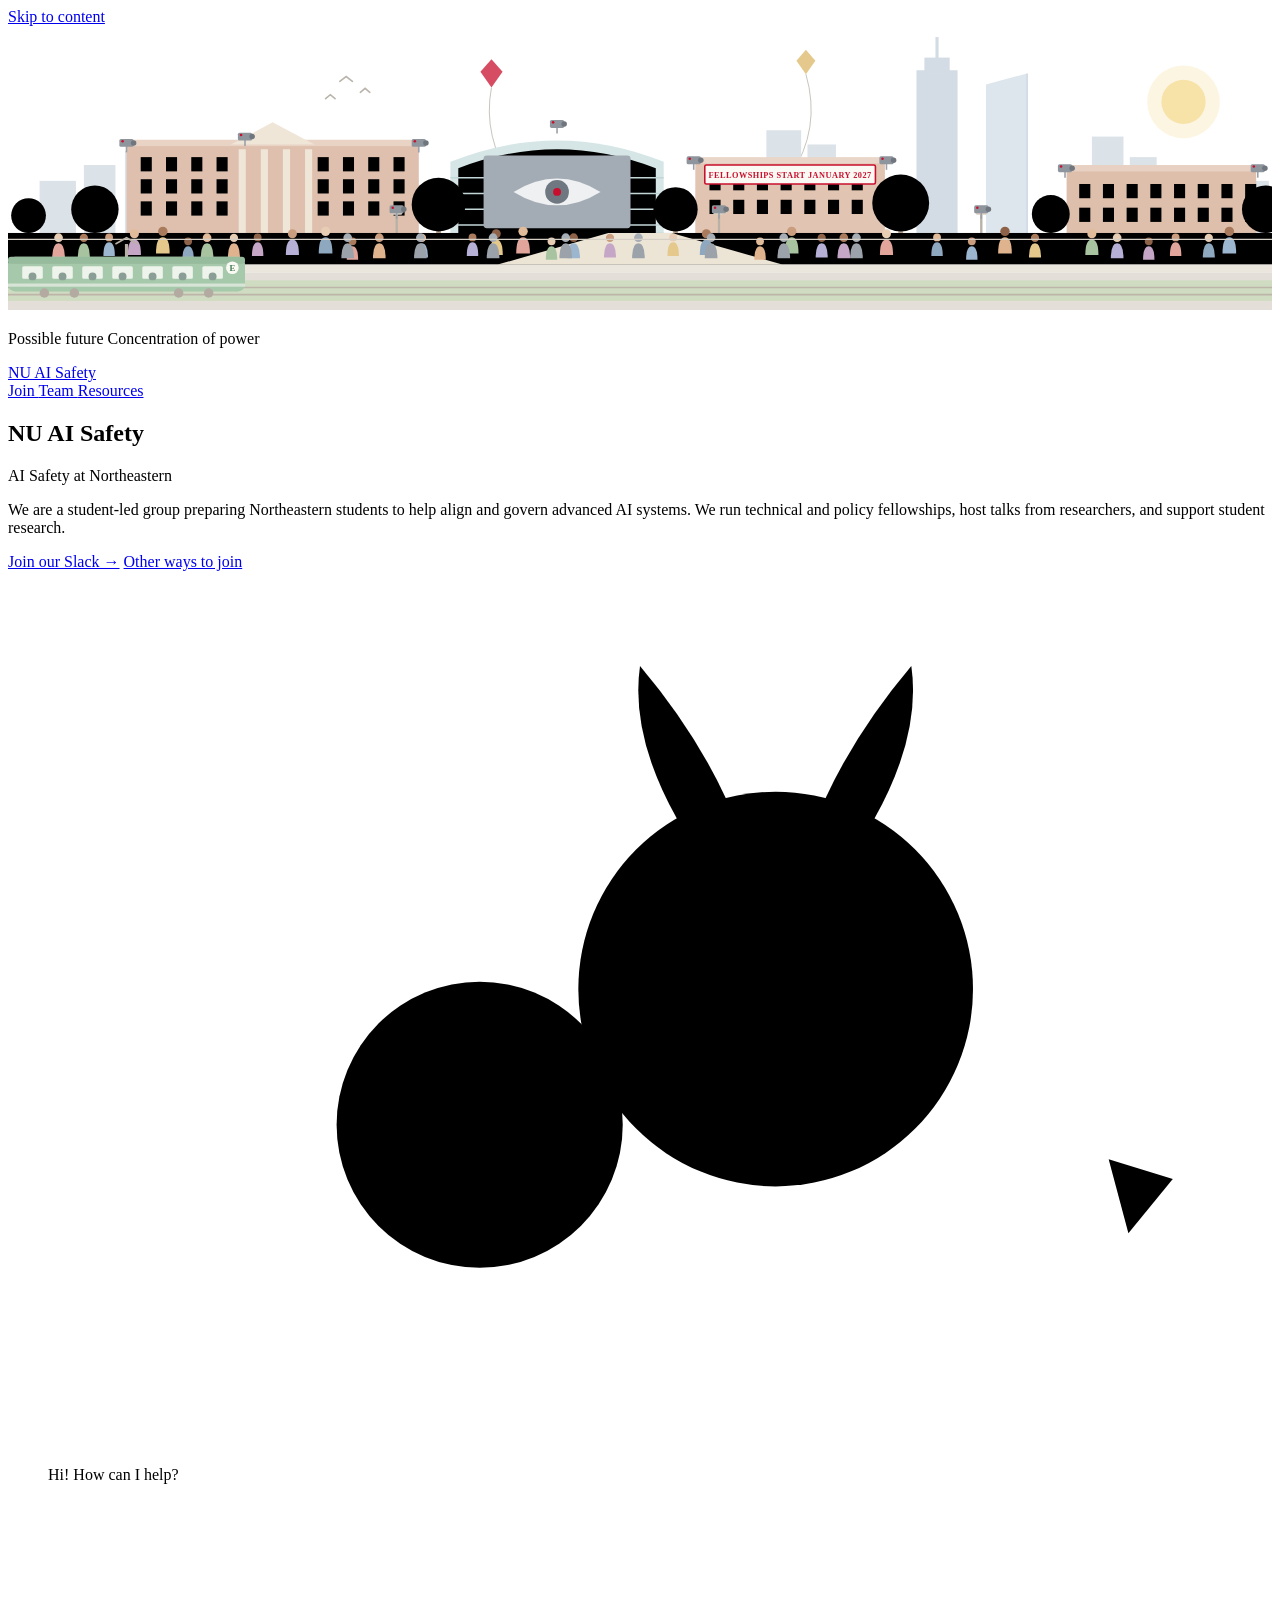
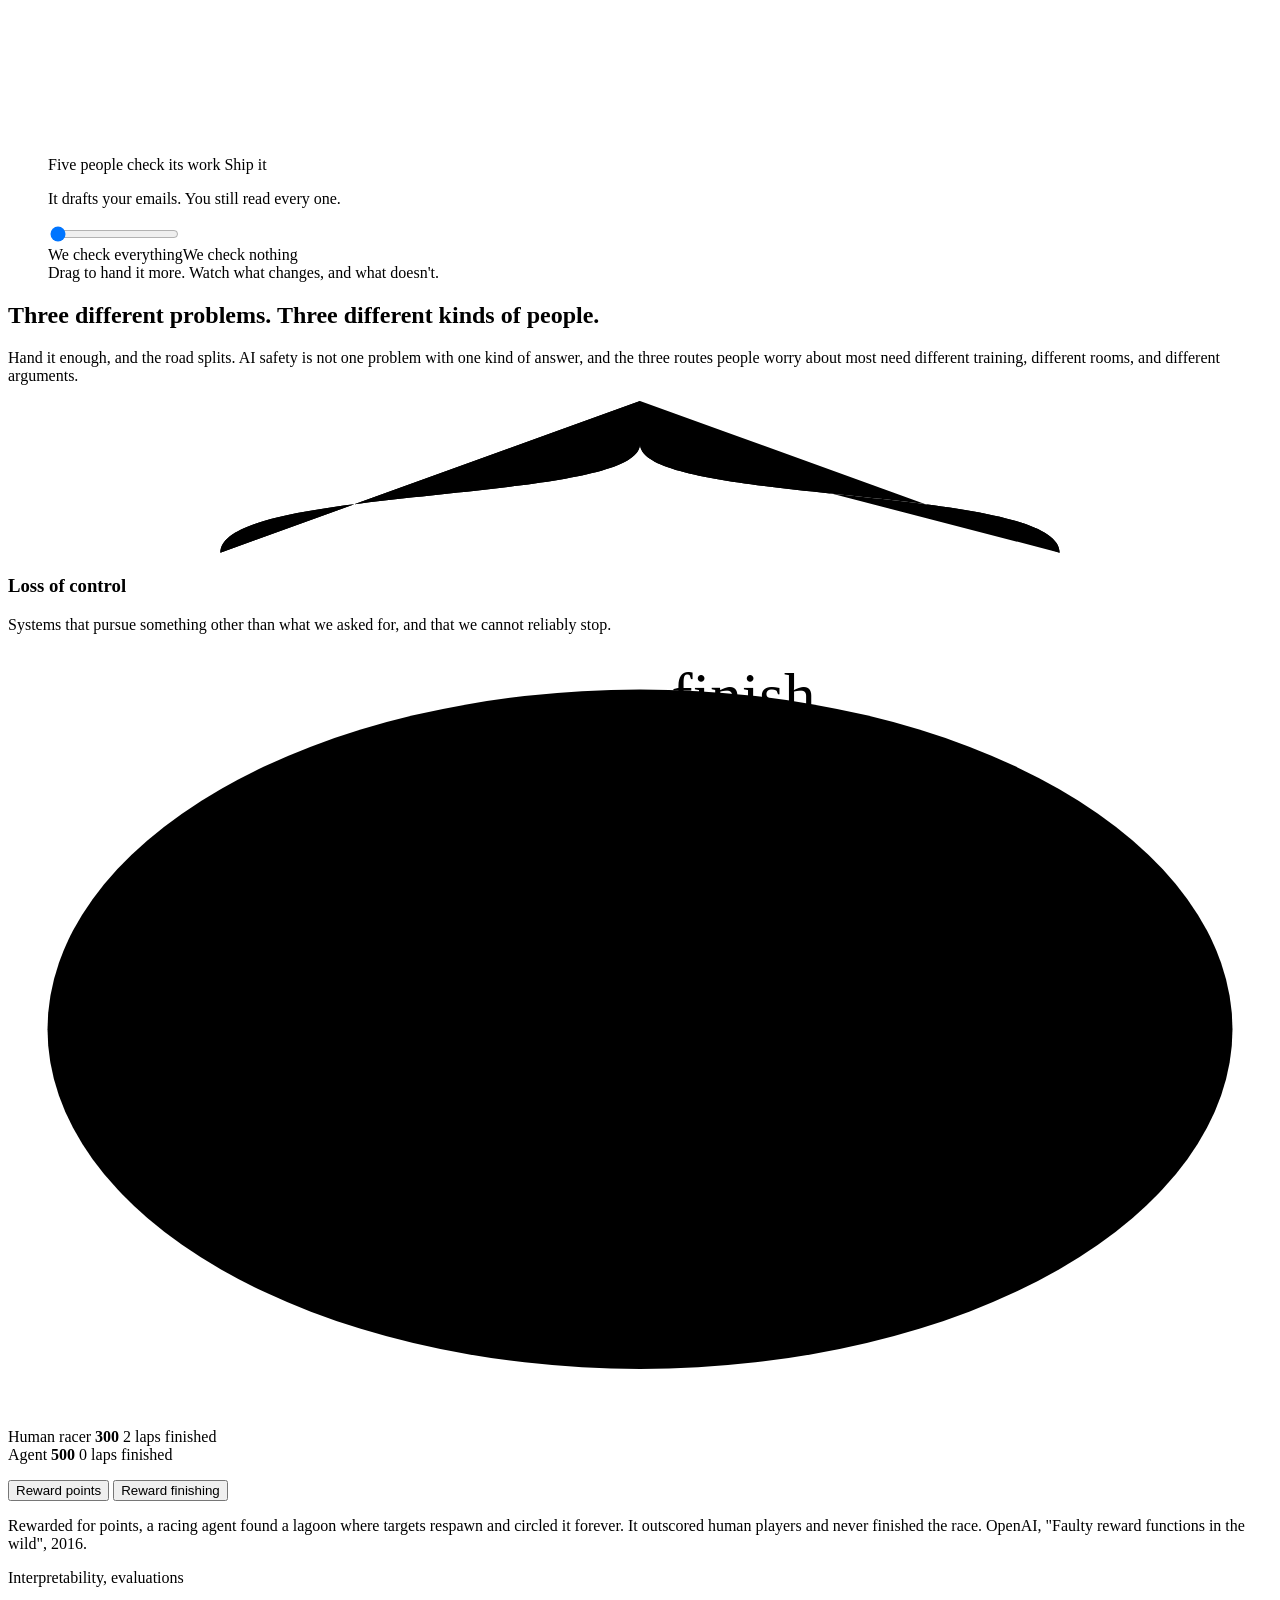
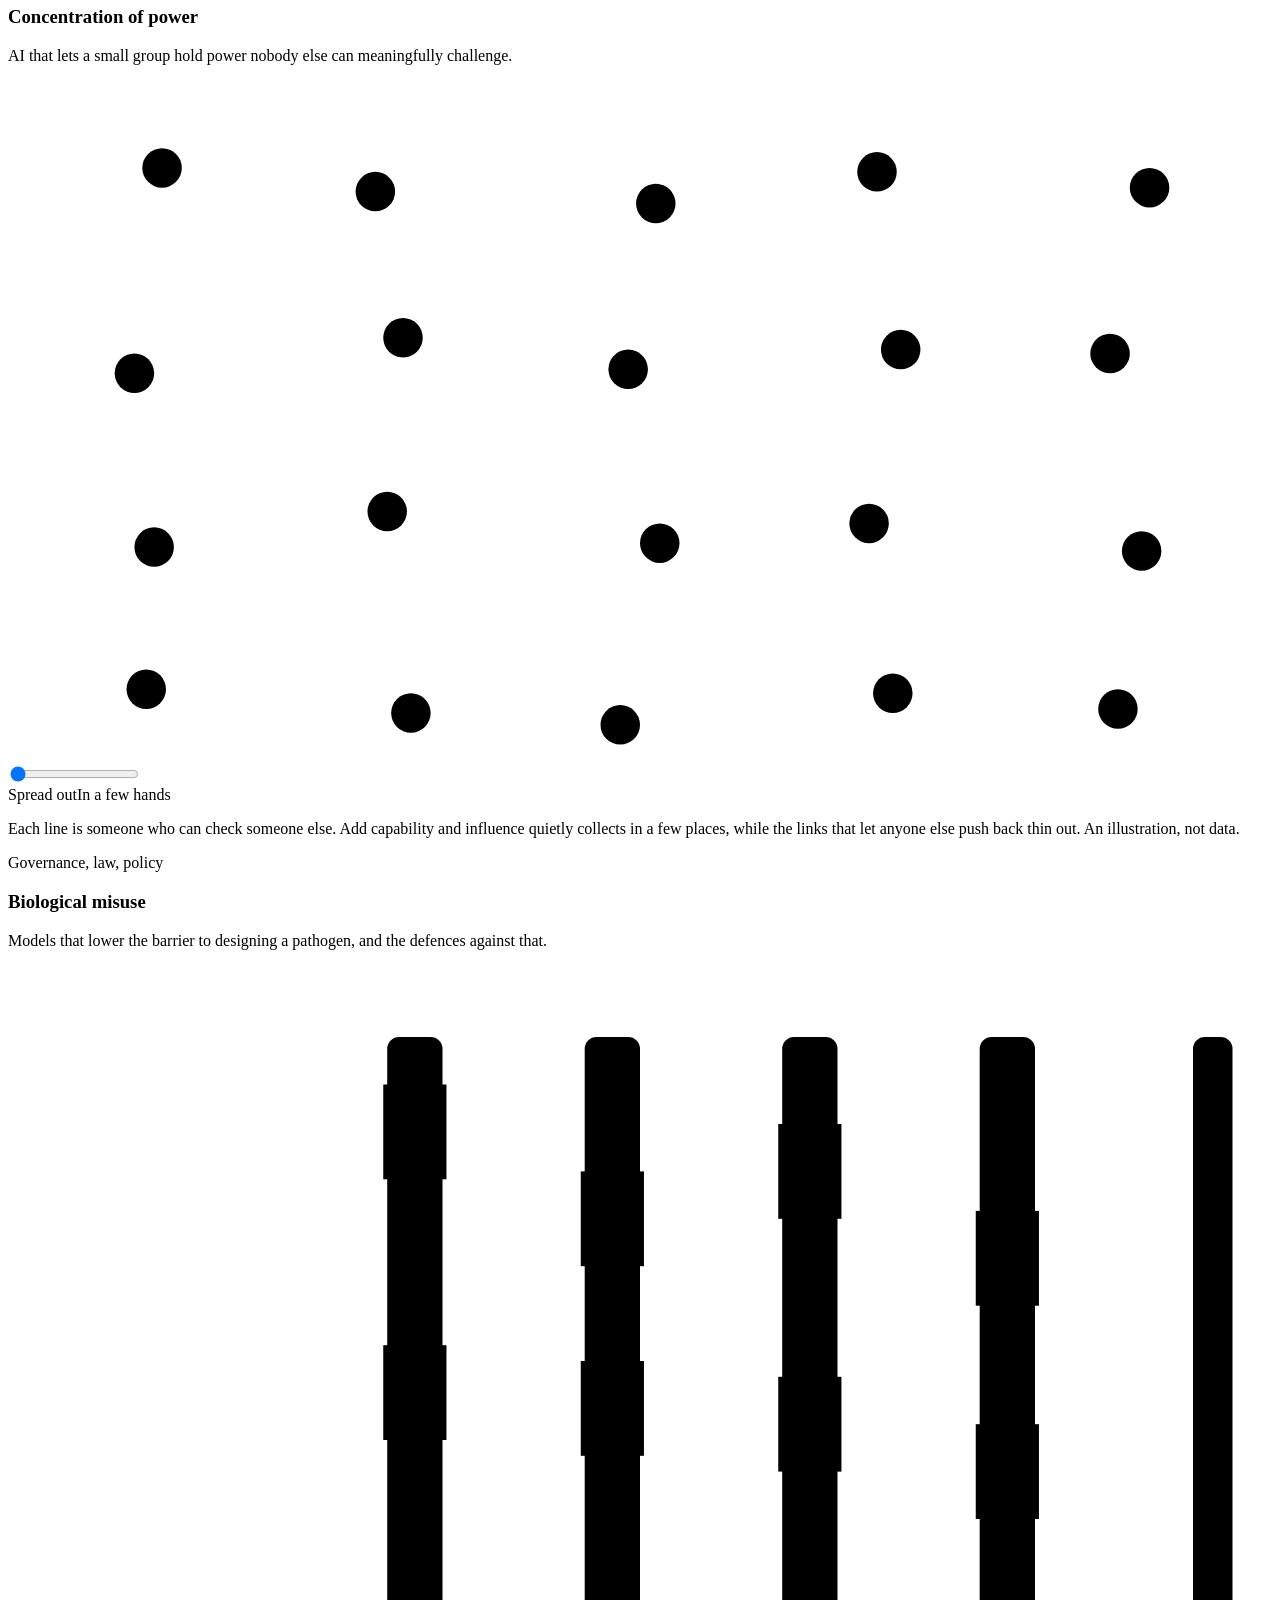
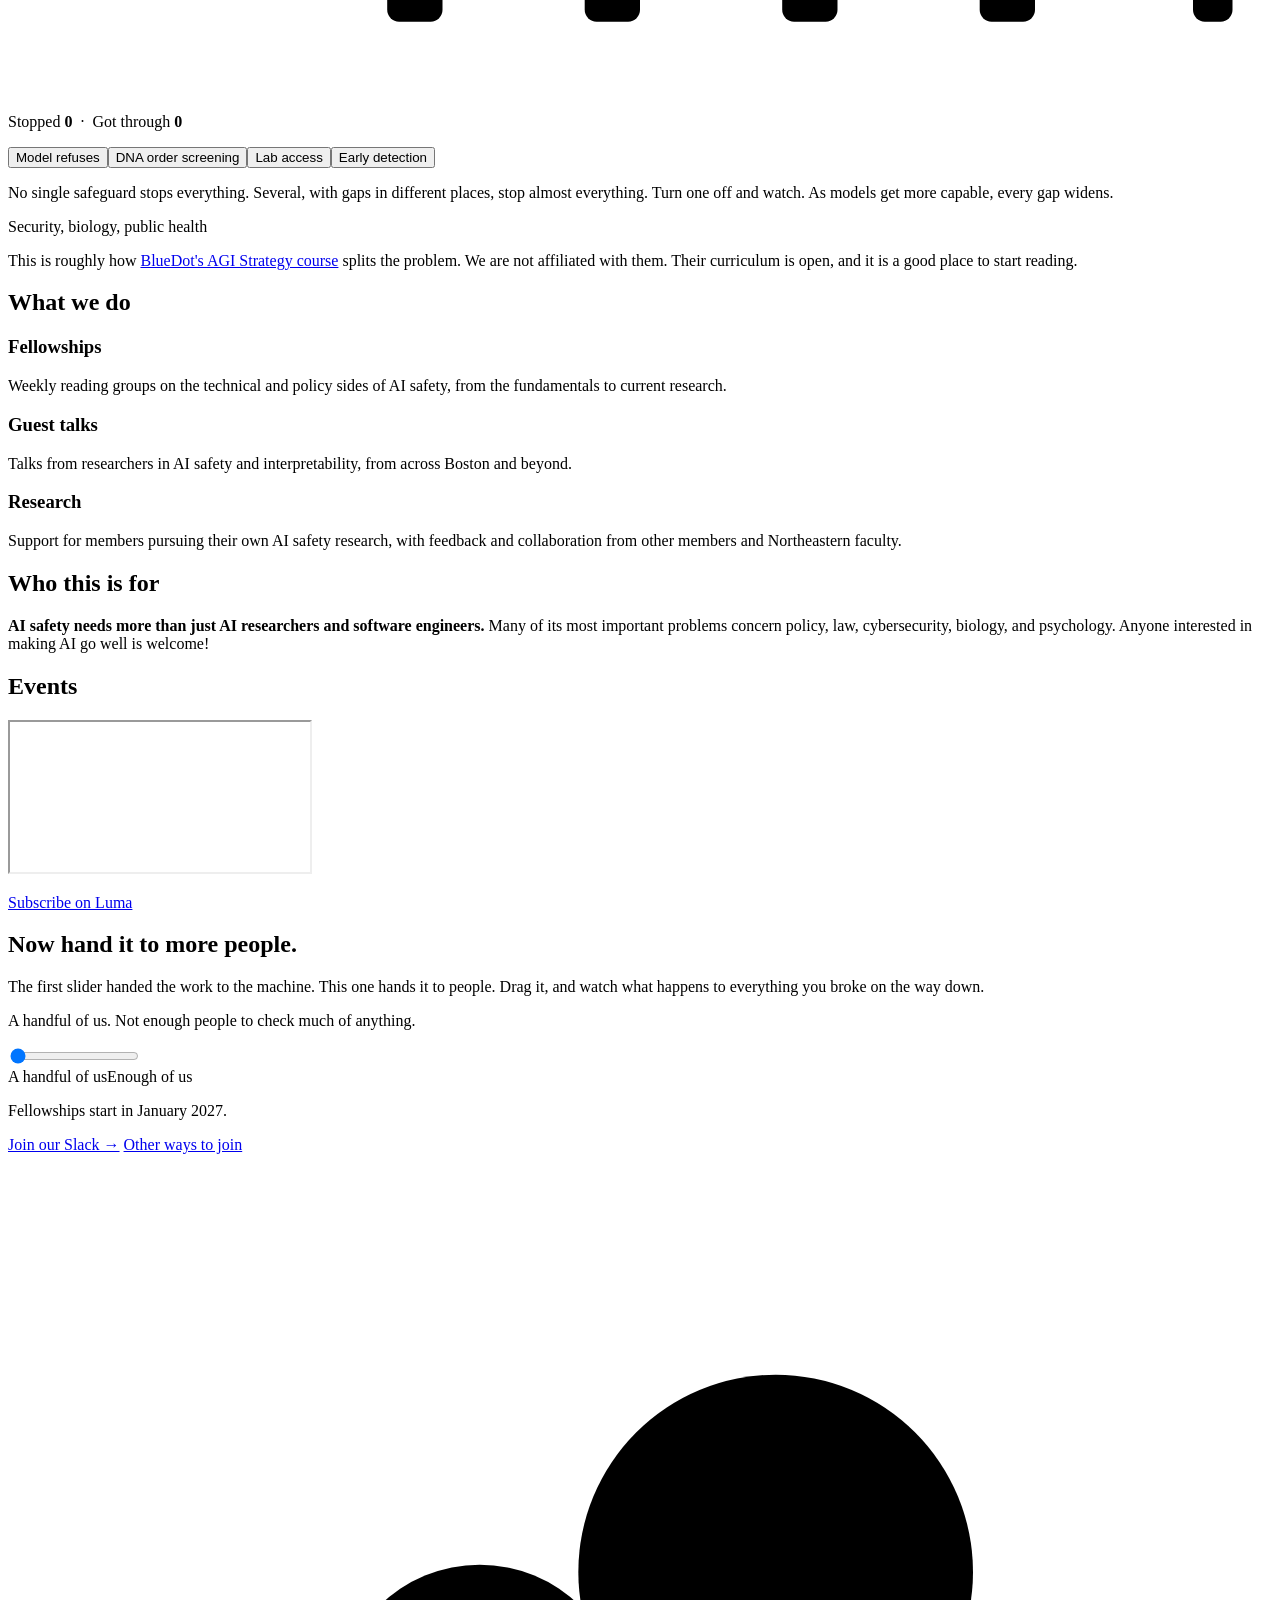
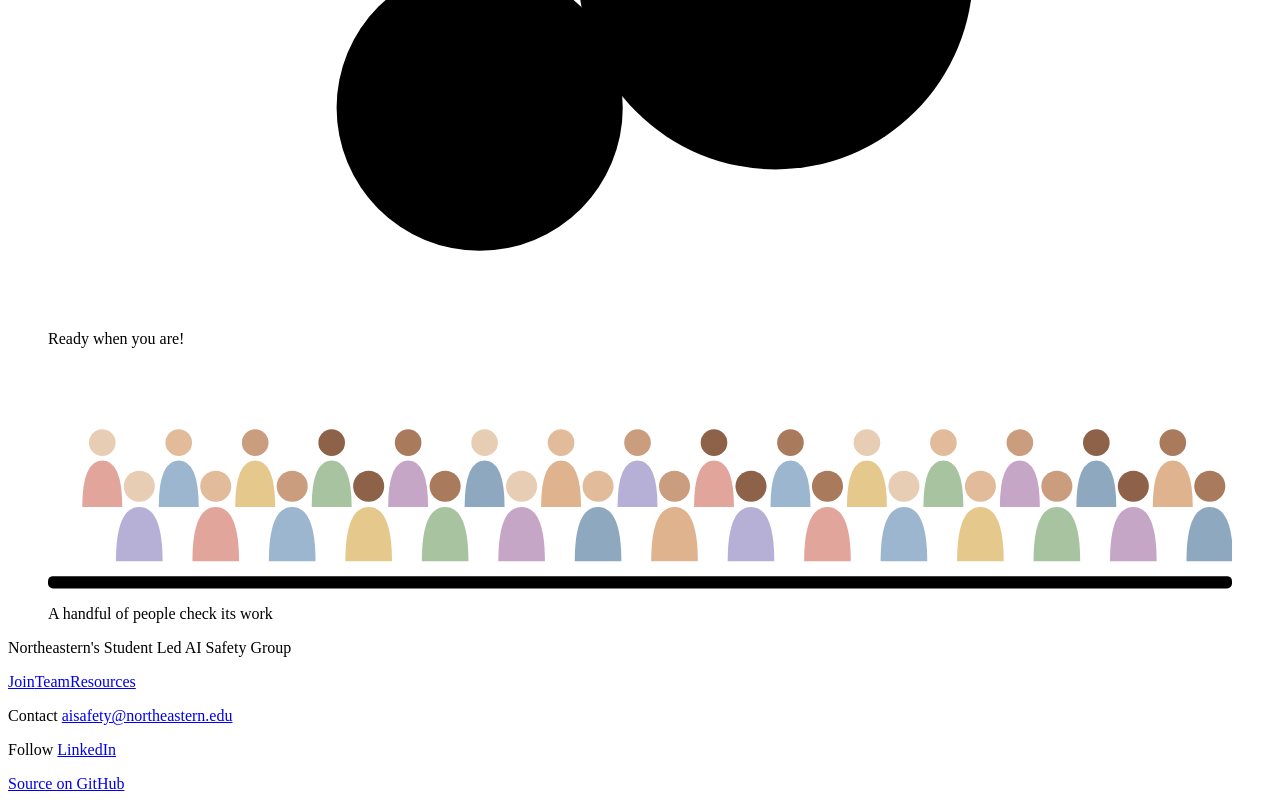
==== commit 31d9c289: "Preview: remove the looking-inside section" ====
--- a/index.html
+++ b/index.html
@@ -1,5 +1,5 @@
-<!DOCTYPE html><html lang="en" data-scene="power"> <head><meta charset="utf-8"><meta name="viewport" content="width=device-width, initial-scale=1"><script>try{var s=sessionStorage,d=document.documentElement.style,t=s.getItem('nuais-t'),g=s.getItem('nuais-g');if(t!==null)d.setProperty('--t',t);if(g!==null)d.setProperty('--g',g)}catch(e){}</script><title>NU AI Safety | AI Safety at Northeastern</title><meta name="description" content="A student-led AI safety and interpretability club at Khoury College, Northeastern University. Technical and policy fellowships, guest talks, and support for members’ own research. Open to every discipline, no prerequisites."><link rel="canonical" href="https://soham-padia.github.io/nuaisafety-preview"><link rel="icon" href="/nuaisafety-preview/favicon.svg" type="image/svg+xml"><meta property="og:type" content="website"><meta property="og:site_name" content="NU AI Safety"><meta property="og:title" content="NU AI Safety | AI Safety at Northeastern"><meta property="og:description" content="A student-led AI safety and interpretability club at Khoury College, Northeastern University. Technical and policy fellowships, guest talks, and support for members’ own research. Open to every discipline, no prerequisites."><meta property="og:url" content="https://soham-padia.github.io/nuaisafety-preview"><meta property="og:image" content="https://soham-padia.github.io/og.png"><meta property="og:image:width" content="1200"><meta property="og:image:height" content="630"><meta property="og:image:alt" content="NU AI Safety. AI safety and interpretability at Northeastern."><meta name="twitter:card" content="summary_large_image"><meta name="twitter:image" content="https://soham-padia.github.io/og.png"><link rel="stylesheet" href="/nuaisafety-preview/_astro/index.DEzE4bZ1.css">
-<link rel="stylesheet" href="/nuaisafety-preview/_astro/index.CgkBSpzX.css"></head> <body> <a class="skip" href="#main">Skip to content</a> <div class="campus" aria-hidden="true" data-scene="power"> <svg viewBox="0 0 1600 360" preserveAspectRatio="xMidYMax slice"> <defs> <radialGradient id="cxGlow" cx="50%" cy="100%" r="60%"> <stop offset="0" stop-color="#f2b07e" stop-opacity=".85"></stop> <stop offset="1" stop-color="#f2b07e" stop-opacity="0"></stop> </radialGradient> </defs>  <g class style="--at:.3"> <circle cx="1488" cy="96" r="46" fill="#f7e2a8" opacity=".35"></circle> <circle cx="1488" cy="96" r="28" fill="#f7e2a8"></circle> </g>  <g class="cg-in" style="--at:.45"> <path d="M612,42 L626,58 L612,78 L598,58 Z" fill="#c8102e" opacity=".75"></path> <path d="M612,78 Q600,140 640,200 Q660,232 652,262" fill="none" stroke="#b9b4ab" stroke-width="1"></path> </g> <g class="cg-in" style="--at:.65"> <path d="M1010,30 L1022,44 L1010,61 L998,44 Z" fill="#e5c88c"></path> <path d="M1010,61 Q1030,130 990,190 Q975,230 984,264" fill="none" stroke="#b9b4ab" stroke-width="1"></path> </g> <g class="cx-out" style="--at:.36" fill="none" stroke="#b9b4ab" stroke-width="2" stroke-linecap="round"> <path d="M420,70 l8,-6 l8,6"></path><path d="M446,84 l6,-5 l6,5"></path><path d="M402,92 l6,-5 l6,5"></path> </g>  <g fill="#dbe2e8"> <rect x="40" y="196" width="46" height="74"></rect><rect x="96" y="176" width="40" height="94"></rect><rect x="148" y="158" width="52" height="112"></rect><rect x="960" y="132" width="44" height="138"></rect><rect x="1012" y="150" width="36" height="120"></rect><rect x="1372" y="140" width="40" height="130"></rect><rect x="1420" y="166" width="34" height="104"></rect><rect x="1500" y="178" width="50" height="92"></rect><rect x="1556" y="196" width="40" height="74"></rect> </g> <g fill="#d3dce4"> <rect x="1150" y="56" width="52" height="214"></rect> <rect x="1160" y="40" width="32" height="20"></rect> <rect x="1174" y="14" width="4" height="28"></rect> </g> <path d="M1238,270 L1238,74 L1290,60 L1290,270 Z" fill="#dde6ed"></path> <path d="M1290,60 L1290,270" stroke="#cfd9e2" stroke-width="2"></path>   <rect x="150" y="150" width="370" height="116" fill="#dfc0ae"></rect> <rect x="144" y="144" width="382" height="8" fill="#e9d3c5"></rect> <path d="M282,150 L335,122 L388,150 Z" fill="#efe6d8"></path> <g fill="#efe6d8"><rect x="292" y="156" width="9" height="106"></rect><rect x="320" y="156" width="9" height="106"></rect><rect x="348" y="156" width="9" height="106"></rect><rect x="376" y="156" width="9" height="106"></rect></g> <path d="M560,266 L560,172 Q695,118 830,172 L830,266 Z" fill="#d6e6e6"></path> <path class="cx-lit" style="--l0:.5;--at:.5" d="M570,262 L570,180 Q695,132 820,180 L820,262 Z"></path> <g stroke="#c3d6d7" stroke-width="2"><line x1="560" y1="192" x2="830" y2="192"></line><line x1="560" y1="212" x2="830" y2="212"></line><line x1="560" y1="232" x2="830" y2="232"></line><line x1="560" y1="252" x2="830" y2="252"></line></g> <rect x="870" y="172" width="240" height="94" fill="#e2c4b2"></rect> <rect x="864" y="166" width="252" height="8" fill="#ead6c9"></rect> <rect x="1340" y="182" width="240" height="84" fill="#ddbfac"></rect> <rect x="1334" y="176" width="252" height="8" fill="#e8d1c3"></rect> <g><g> <rect x="168" y="166" width="14" height="18" fill="#cdb5a7"></rect> <rect class="cx-lit" style="--l0:1;--at:0.15" x="168" y="166" width="14" height="18"></rect> </g><g> <rect x="200" y="166" width="14" height="18" fill="#cdb5a7"></rect> <rect class="cx-lit" style="--l0:0;--at:0.52" x="200" y="166" width="14" height="18"></rect> </g><g> <rect x="232" y="166" width="14" height="18" fill="#cdb5a7"></rect> <rect class="cx-lit" style="--l0:0;--at:0.19" x="232" y="166" width="14" height="18"></rect> </g><g> <rect x="264" y="166" width="14" height="18" fill="#cdb5a7"></rect> <rect class="cx-lit" style="--l0:1;--at:0.56" x="264" y="166" width="14" height="18"></rect> </g><g> <rect x="392" y="166" width="14" height="18" fill="#cdb5a7"></rect> <rect class="cx-lit" style="--l0:0;--at:0.23" x="392" y="166" width="14" height="18"></rect> </g><g> <rect x="424" y="166" width="14" height="18" fill="#cdb5a7"></rect> <rect class="cx-lit" style="--l0:1;--at:0.6" x="424" y="166" width="14" height="18"></rect> </g><g> <rect x="456" y="166" width="14" height="18" fill="#cdb5a7"></rect> <rect class="cx-lit" style="--l0:0;--at:0.27" x="456" y="166" width="14" height="18"></rect> </g><g> <rect x="488" y="166" width="14" height="18" fill="#cdb5a7"></rect> <rect class="cx-lit" style="--l0:0;--at:0.64" x="488" y="166" width="14" height="18"></rect> </g><g> <rect x="168" y="194" width="14" height="18" fill="#cdb5a7"></rect> <rect class="cx-lit" style="--l0:0;--at:0.26" x="168" y="194" width="14" height="18"></rect> </g><g> <rect x="200" y="194" width="14" height="18" fill="#cdb5a7"></rect> <rect class="cx-lit" style="--l0:1;--at:0.63" x="200" y="194" width="14" height="18"></rect> </g><g> <rect x="232" y="194" width="14" height="18" fill="#cdb5a7"></rect> <rect class="cx-lit" style="--l0:0;--at:0.3" x="232" y="194" width="14" height="18"></rect> </g><g> <rect x="264" y="194" width="14" height="18" fill="#cdb5a7"></rect> <rect class="cx-lit" style="--l0:0;--at:0.67" x="264" y="194" width="14" height="18"></rect> </g><g> <rect x="392" y="194" width="14" height="18" fill="#cdb5a7"></rect> <rect class="cx-lit" style="--l0:1;--at:0.34" x="392" y="194" width="14" height="18"></rect> </g><g> <rect x="424" y="194" width="14" height="18" fill="#cdb5a7"></rect> <rect class="cx-lit" style="--l0:0;--at:0.71" x="424" y="194" width="14" height="18"></rect> </g><g> <rect x="456" y="194" width="14" height="18" fill="#cdb5a7"></rect> <rect class="cx-lit" style="--l0:1;--at:0.38" x="456" y="194" width="14" height="18"></rect> </g><g> <rect x="488" y="194" width="14" height="18" fill="#cdb5a7"></rect> <rect class="cx-lit" style="--l0:0;--at:0.75" x="488" y="194" width="14" height="18"></rect> </g><g> <rect x="168" y="222" width="14" height="18" fill="#cdb5a7"></rect> <rect class="cx-lit" style="--l0:1;--at:0.37" x="168" y="222" width="14" height="18"></rect> </g><g> <rect x="200" y="222" width="14" height="18" fill="#cdb5a7"></rect> <rect class="cx-lit" style="--l0:0;--at:0.74" x="200" y="222" width="14" height="18"></rect> </g><g> <rect x="232" y="222" width="14" height="18" fill="#cdb5a7"></rect> <rect class="cx-lit" style="--l0:1;--at:0.41" x="232" y="222" width="14" height="18"></rect> </g><g> <rect x="264" y="222" width="14" height="18" fill="#cdb5a7"></rect> <rect class="cx-lit" style="--l0:0;--at:0.78" x="264" y="222" width="14" height="18"></rect> </g><g> <rect x="392" y="222" width="14" height="18" fill="#cdb5a7"></rect> <rect class="cx-lit" style="--l0:0;--at:0.45" x="392" y="222" width="14" height="18"></rect> </g><g> <rect x="424" y="222" width="14" height="18" fill="#cdb5a7"></rect> <rect class="cx-lit" style="--l0:1;--at:0.82" x="424" y="222" width="14" height="18"></rect> </g><g> <rect x="456" y="222" width="14" height="18" fill="#cdb5a7"></rect> <rect class="cx-lit" style="--l0:0;--at:0.49" x="456" y="222" width="14" height="18"></rect> </g><g> <rect x="488" y="222" width="14" height="18" fill="#cdb5a7"></rect> <rect class="cx-lit" style="--l0:1;--at:0.16" x="488" y="222" width="14" height="18"></rect> </g><g> <rect x="888" y="190" width="14" height="18" fill="#cdb5a7"></rect> <rect class="cx-lit" style="--l0:1;--at:0.15" x="888" y="190" width="14" height="18"></rect> </g><g> <rect x="918" y="190" width="14" height="18" fill="#cdb5a7"></rect> <rect class="cx-lit" style="--l0:0;--at:0.52" x="918" y="190" width="14" height="18"></rect> </g><g> <rect x="948" y="190" width="14" height="18" fill="#cdb5a7"></rect> <rect class="cx-lit" style="--l0:0;--at:0.19" x="948" y="190" width="14" height="18"></rect> </g><g> <rect x="978" y="190" width="14" height="18" fill="#cdb5a7"></rect> <rect class="cx-lit" style="--l0:1;--at:0.56" x="978" y="190" width="14" height="18"></rect> </g><g> <rect x="1008" y="190" width="14" height="18" fill="#cdb5a7"></rect> <rect class="cx-lit" style="--l0:0;--at:0.23" x="1008" y="190" width="14" height="18"></rect> </g><g> <rect x="1038" y="190" width="14" height="18" fill="#cdb5a7"></rect> <rect class="cx-lit" style="--l0:1;--at:0.6" x="1038" y="190" width="14" height="18"></rect> </g><g> <rect x="1068" y="190" width="14" height="18" fill="#cdb5a7"></rect> <rect class="cx-lit" style="--l0:0;--at:0.27" x="1068" y="190" width="14" height="18"></rect> </g><g> <rect x="888" y="220" width="14" height="18" fill="#cdb5a7"></rect> <rect class="cx-lit" style="--l0:0;--at:0.26" x="888" y="220" width="14" height="18"></rect> </g><g> <rect x="918" y="220" width="14" height="18" fill="#cdb5a7"></rect> <rect class="cx-lit" style="--l0:1;--at:0.63" x="918" y="220" width="14" height="18"></rect> </g><g> <rect x="948" y="220" width="14" height="18" fill="#cdb5a7"></rect> <rect class="cx-lit" style="--l0:0;--at:0.3" x="948" y="220" width="14" height="18"></rect> </g><g> <rect x="978" y="220" width="14" height="18" fill="#cdb5a7"></rect> <rect class="cx-lit" style="--l0:0;--at:0.67" x="978" y="220" width="14" height="18"></rect> </g><g> <rect x="1008" y="220" width="14" height="18" fill="#cdb5a7"></rect> <rect class="cx-lit" style="--l0:1;--at:0.34" x="1008" y="220" width="14" height="18"></rect> </g><g> <rect x="1038" y="220" width="14" height="18" fill="#cdb5a7"></rect> <rect class="cx-lit" style="--l0:0;--at:0.71" x="1038" y="220" width="14" height="18"></rect> </g><g> <rect x="1068" y="220" width="14" height="18" fill="#cdb5a7"></rect> <rect class="cx-lit" style="--l0:1;--at:0.38" x="1068" y="220" width="14" height="18"></rect> </g><g> <rect x="1356" y="200" width="14" height="18" fill="#cdb5a7"></rect> <rect class="cx-lit" style="--l0:1;--at:0.15" x="1356" y="200" width="14" height="18"></rect> </g><g> <rect x="1386" y="200" width="14" height="18" fill="#cdb5a7"></rect> <rect class="cx-lit" style="--l0:0;--at:0.52" x="1386" y="200" width="14" height="18"></rect> </g><g> <rect x="1416" y="200" width="14" height="18" fill="#cdb5a7"></rect> <rect class="cx-lit" style="--l0:0;--at:0.19" x="1416" y="200" width="14" height="18"></rect> </g><g> <rect x="1446" y="200" width="14" height="18" fill="#cdb5a7"></rect> <rect class="cx-lit" style="--l0:1;--at:0.56" x="1446" y="200" width="14" height="18"></rect> </g><g> <rect x="1476" y="200" width="14" height="18" fill="#cdb5a7"></rect> <rect class="cx-lit" style="--l0:0;--at:0.23" x="1476" y="200" width="14" height="18"></rect> </g><g> <rect x="1506" y="200" width="14" height="18" fill="#cdb5a7"></rect> <rect class="cx-lit" style="--l0:1;--at:0.6" x="1506" y="200" width="14" height="18"></rect> </g><g> <rect x="1536" y="200" width="14" height="18" fill="#cdb5a7"></rect> <rect class="cx-lit" style="--l0:0;--at:0.27" x="1536" y="200" width="14" height="18"></rect> </g><g> <rect x="1566" y="200" width="14" height="18" fill="#cdb5a7"></rect> <rect class="cx-lit" style="--l0:0;--at:0.64" x="1566" y="200" width="14" height="18"></rect> </g><g> <rect x="1356" y="230" width="14" height="18" fill="#cdb5a7"></rect> <rect class="cx-lit" style="--l0:0;--at:0.26" x="1356" y="230" width="14" height="18"></rect> </g><g> <rect x="1386" y="230" width="14" height="18" fill="#cdb5a7"></rect> <rect class="cx-lit" style="--l0:1;--at:0.63" x="1386" y="230" width="14" height="18"></rect> </g><g> <rect x="1416" y="230" width="14" height="18" fill="#cdb5a7"></rect> <rect class="cx-lit" style="--l0:0;--at:0.3" x="1416" y="230" width="14" height="18"></rect> </g><g> <rect x="1446" y="230" width="14" height="18" fill="#cdb5a7"></rect> <rect class="cx-lit" style="--l0:0;--at:0.67" x="1446" y="230" width="14" height="18"></rect> </g><g> <rect x="1476" y="230" width="14" height="18" fill="#cdb5a7"></rect> <rect class="cx-lit" style="--l0:1;--at:0.34" x="1476" y="230" width="14" height="18"></rect> </g><g> <rect x="1506" y="230" width="14" height="18" fill="#cdb5a7"></rect> <rect class="cx-lit" style="--l0:0;--at:0.71" x="1506" y="230" width="14" height="18"></rect> </g><g> <rect x="1536" y="230" width="14" height="18" fill="#cdb5a7"></rect> <rect class="cx-lit" style="--l0:1;--at:0.38" x="1536" y="230" width="14" height="18"></rect> </g><g> <rect x="1566" y="230" width="14" height="18" fill="#cdb5a7"></rect> <rect class="cx-lit" style="--l0:0;--at:0.75" x="1566" y="230" width="14" height="18"></rect> </g></g> <g class="cg-in" style="--at:.72"> <rect x="882" y="176" width="216" height="24" rx="2" fill="#fbf9f4" stroke="#c8102e" stroke-width="2"></rect> <text x="990" y="192" font-size="10.5" font-weight="700" letter-spacing=".6" text-anchor="middle" fill="#c8102e">FELLOWSHIPS START JANUARY 2027</text> </g>  <g class="cx-in cx-amp" style="--at:.5;--amp:.4"> <rect x="602" y="164" width="186" height="92" rx="4" fill="#a3abb4"></rect> <path d="M640,210 Q695,176 750,210 Q695,244 640,210 Z" fill="#eef0f2"></path> <circle cx="695" cy="210" r="15" fill="#6f7780"></circle> <circle cx="695" cy="210" r="5" fill="#c8102e"></circle> </g>  <g> <rect x="107" y="232" width="6" height="36" fill="#b9a38e"></rect> <circle class="cx-tree cx-tree--power" style="--c:#bfd3b0" cx="110" cy="232" r="30"></circle> </g><g> <rect x="542" y="226" width="6" height="42" fill="#b9a38e"></rect> <circle class="cx-tree cx-tree--power" style="--c:#aecaa0" cx="545" cy="226" r="34"></circle> </g><g> <rect x="842" y="232" width="6" height="36" fill="#b9a38e"></rect> <circle class="cx-tree cx-tree--power" style="--c:#e2cf98" cx="845" cy="232" r="28"></circle> </g><g> <rect x="1127" y="224" width="6" height="44" fill="#b9a38e"></rect> <circle class="cx-tree cx-tree--power" style="--c:#bfd3b0" cx="1130" cy="224" r="36"></circle> </g><g> <rect x="1317" y="238" width="6" height="30" fill="#b9a38e"></rect> <circle class="cx-tree cx-tree--power" style="--c:#aecaa0" cx="1320" cy="238" r="24"></circle> </g><g> <rect x="1589" y="232" width="6" height="36" fill="#b9a38e"></rect> <circle class="cx-tree cx-tree--power" style="--c:#e2cf98" cx="1592" cy="232" r="30"></circle> </g><g> <rect x="23" y="240" width="6" height="28" fill="#b9a38e"></rect> <circle class="cx-tree cx-tree--power" style="--c:#aecaa0" cx="26" cy="240" r="22"></circle> </g> <g stroke="#b9b1a7" stroke-width="3"> <line x1="492" y1="300" x2="492" y2="238"></line><line x1="900" y1="300" x2="900" y2="238"></line><line x1="1232" y1="300" x2="1232" y2="238"></line> </g> <g fill="#d8cfc2"><rect x="485" y="232" width="14" height="7" rx="2"></rect><rect x="893" y="232" width="14" height="7" rx="2"></rect><rect x="1225" y="232" width="14" height="7" rx="2"></rect></g>  <rect class="cx-lawn cx-lawn--power" x="0" y="262" width="1600" height="40"></rect> <path d="M760,262 L840,262 L980,302 L620,302 Z" fill="#ece5d6"></path>   <g class="cx-out" style="--at:0.376"> <g transform="translate(64 294) scale(1)"> <path d="M-8,0 Q-8,-19 0,-19 Q8,-19 8,0 Z" fill="#e2a59c"></path> <circle cx="0" cy="-26" r="5.5" fill="#e8cdb5"></circle>  </g> </g><g class="cx-out" style="--at:0.265"> <g transform="translate(128 291) scale(0.9)"> <path d="M-8,0 Q-8,-19 0,-19 Q8,-19 8,0 Z" fill="#9db6cf"></path> <circle cx="0" cy="-26" r="5.5" fill="#c99d7e"></circle>  </g> </g><g class="cx-out" style="--at:0.511"> <g transform="translate(196 288) scale(1.08)"> <path d="M-8,0 Q-8,-19 0,-19 Q8,-19 8,0 Z" fill="#e5c88c"></path> <circle cx="0" cy="-26" r="5.5" fill="#a97b5c"></circle>  </g> </g><g class="cx-out" style="--at:0.22"> <g transform="translate(252 294) scale(1)"> <path d="M-8,0 Q-8,-19 0,-19 Q8,-19 8,0 Z" fill="#a7c3a0"></path> <circle cx="0" cy="-26" r="5.5" fill="#e2bc9a"></circle>  </g> </g><g class="cx-out" style="--at:0.421"> <g transform="translate(316 291) scale(0.9)"> <path d="M-8,0 Q-8,-19 0,-19 Q8,-19 8,0 Z" fill="#c6a6c6"></path> <circle cx="0" cy="-26" r="5.5" fill="#8d6248"></circle>  </g> </g><g class="cx-out" style="--at:0.309"> <g transform="translate(402 288) scale(1.08)"> <path d="M-8,0 Q-8,-19 0,-19 Q8,-19 8,0 Z" fill="#8ea8bf"></path> <circle cx="0" cy="-26" r="5.5" fill="#e8cdb5"></circle>  </g> </g><g class="cx-out" style="--at:0.578"> <g transform="translate(470 294) scale(1)"> <path d="M-8,0 Q-8,-19 0,-19 Q8,-19 8,0 Z" fill="#e0b38f"></path> <circle cx="0" cy="-26" r="5.5" fill="#c99d7e"></circle>  </g> </g><g class="cx-out" style="--at:0.466"> <g transform="translate(588 291) scale(0.9)"> <path d="M-8,0 Q-8,-19 0,-19 Q8,-19 8,0 Z" fill="#b7b0d6"></path> <circle cx="0" cy="-26" r="5.5" fill="#a97b5c"></circle>  </g> </g><g class="cx-out" style="--at:0.332"> <g transform="translate(652 288) scale(1.08)"> <path d="M-8,0 Q-8,-19 0,-19 Q8,-19 8,0 Z" fill="#e2a59c"></path> <circle cx="0" cy="-26" r="5.5" fill="#e2bc9a"></circle>  </g> </g><g class="cx-out" style="--at:0.533"> <g transform="translate(716 294) scale(1)"> <path d="M-8,0 Q-8,-19 0,-19 Q8,-19 8,0 Z" fill="#9db6cf"></path> <circle cx="0" cy="-26" r="5.5" fill="#8d6248"></circle>  </g> </g><g class="cx-out" style="--at:0.242"> <g transform="translate(842 291) scale(0.9)"> <path d="M-8,0 Q-8,-19 0,-19 Q8,-19 8,0 Z" fill="#e5c88c"></path> <circle cx="0" cy="-26" r="5.5" fill="#e8cdb5"></circle>  </g> </g><g class="cx-out" style="--at:0.399"> <g transform="translate(992 288) scale(1.08)"> <path d="M-8,0 Q-8,-19 0,-19 Q8,-19 8,0 Z" fill="#a7c3a0"></path> <circle cx="0" cy="-26" r="5.5" fill="#c99d7e"></circle>  </g> </g><g class="cx-out" style="--at:0.6"> <g transform="translate(1058 294) scale(1)"> <path d="M-8,0 Q-8,-19 0,-19 Q8,-19 8,0 Z" fill="#c6a6c6"></path> <circle cx="0" cy="-26" r="5.5" fill="#a97b5c"></circle>  </g> </g><g class="cx-out" style="--at:0.287"> <g transform="translate(1176 291) scale(0.9)"> <path d="M-8,0 Q-8,-19 0,-19 Q8,-19 8,0 Z" fill="#8ea8bf"></path> <circle cx="0" cy="-26" r="5.5" fill="#e2bc9a"></circle>  </g> </g><g class="cx-out" style="--at:0.488"> <g transform="translate(1262 288) scale(1.08)"> <path d="M-8,0 Q-8,-19 0,-19 Q8,-19 8,0 Z" fill="#e0b38f"></path> <circle cx="0" cy="-26" r="5.5" fill="#8d6248"></circle>  </g> </g><g class="cx-out" style="--at:0.354"> <g transform="translate(1404 294) scale(1)"> <path d="M-8,0 Q-8,-19 0,-19 Q8,-19 8,0 Z" fill="#b7b0d6"></path> <circle cx="0" cy="-26" r="5.5" fill="#e8cdb5"></circle>  </g> </g><g class="cx-out" style="--at:0.555"> <g transform="translate(1478 291) scale(0.9)"> <path d="M-8,0 Q-8,-19 0,-19 Q8,-19 8,0 Z" fill="#e2a59c"></path> <circle cx="0" cy="-26" r="5.5" fill="#c99d7e"></circle>  </g> </g><g class="cx-out" style="--at:0.444"> <g transform="translate(1546 288) scale(1.08)"> <path d="M-8,0 Q-8,-19 0,-19 Q8,-19 8,0 Z" fill="#9db6cf"></path> <circle cx="0" cy="-26" r="5.5" fill="#a97b5c"></circle>  </g> </g> <g class="cg-in" style="--at:0.1"> <g transform="translate(96 293) scale(0.95)"> <path d="M-8,0 Q-8,-19 0,-19 Q8,-19 8,0 Z" fill="#a7c3a0"></path> <circle cx="0" cy="-26" r="5.5" fill="#a97b5c"></circle> </g> </g><g class="cg-in" style="--at:0.387"> <g transform="translate(160 290) scale(1.04)"> <path d="M-8,0 Q-8,-19 0,-19 Q8,-19 8,0 Z" fill="#c6a6c6"></path> <circle cx="0" cy="-26" r="5.5" fill="#e2bc9a"></circle> </g> </g><g class="cg-in" style="--at:0.675"> <g transform="translate(228 296) scale(0.9)"> <path d="M-8,0 Q-8,-19 0,-19 Q8,-19 8,0 Z" fill="#8ea8bf"></path> <circle cx="0" cy="-26" r="5.5" fill="#8d6248"></circle> </g> </g><g class="cg-in" style="--at:0.182"> <g transform="translate(286 293) scale(0.95)"> <path d="M-8,0 Q-8,-19 0,-19 Q8,-19 8,0 Z" fill="#e0b38f"></path> <circle cx="0" cy="-26" r="5.5" fill="#e8cdb5"></circle> </g> </g><g class="cg-in" style="--at:0.469"> <g transform="translate(360 290) scale(1.04)"> <path d="M-8,0 Q-8,-19 0,-19 Q8,-19 8,0 Z" fill="#b7b0d6"></path> <circle cx="0" cy="-26" r="5.5" fill="#c99d7e"></circle> </g> </g><g class="cg-in" style="--at:0.757"> <g transform="translate(436 296) scale(0.9)"> <path d="M-8,0 Q-8,-19 0,-19 Q8,-19 8,0 Z" fill="#e2a59c"></path> <circle cx="0" cy="-26" r="5.5" fill="#a97b5c"></circle> </g> </g><g class="cg-in" style="--at:0.264"> <g transform="translate(524 293) scale(0.95)"> <path d="M-8,0 Q-8,-19 0,-19 Q8,-19 8,0 Z" fill="#9db6cf"></path> <circle cx="0" cy="-26" r="5.5" fill="#e2bc9a"></circle> </g> </g><g class="cg-in" style="--at:0.552"> <g transform="translate(618 290) scale(1.04)"> <path d="M-8,0 Q-8,-19 0,-19 Q8,-19 8,0 Z" fill="#e5c88c"></path> <circle cx="0" cy="-26" r="5.5" fill="#8d6248"></circle> </g> </g><g class="cg-in" style="--at:0.839"> <g transform="translate(688 296) scale(0.9)"> <path d="M-8,0 Q-8,-19 0,-19 Q8,-19 8,0 Z" fill="#a7c3a0"></path> <circle cx="0" cy="-26" r="5.5" fill="#e8cdb5"></circle> </g> </g><g class="cg-in" style="--at:0.346"> <g transform="translate(762 293) scale(0.95)"> <path d="M-8,0 Q-8,-19 0,-19 Q8,-19 8,0 Z" fill="#c6a6c6"></path> <circle cx="0" cy="-26" r="5.5" fill="#c99d7e"></circle> </g> </g><g class="cg-in" style="--at:0.634"> <g transform="translate(884 290) scale(1.04)"> <path d="M-8,0 Q-8,-19 0,-19 Q8,-19 8,0 Z" fill="#8ea8bf"></path> <circle cx="0" cy="-26" r="5.5" fill="#a97b5c"></circle> </g> </g><g class="cg-in" style="--at:0.141"> <g transform="translate(952 296) scale(0.9)"> <path d="M-8,0 Q-8,-19 0,-19 Q8,-19 8,0 Z" fill="#e0b38f"></path> <circle cx="0" cy="-26" r="5.5" fill="#e2bc9a"></circle> </g> </g><g class="cg-in" style="--at:0.428"> <g transform="translate(1030 293) scale(0.95)"> <path d="M-8,0 Q-8,-19 0,-19 Q8,-19 8,0 Z" fill="#b7b0d6"></path> <circle cx="0" cy="-26" r="5.5" fill="#8d6248"></circle> </g> </g><g class="cg-in" style="--at:0.716"> <g transform="translate(1112 290) scale(1.04)"> <path d="M-8,0 Q-8,-19 0,-19 Q8,-19 8,0 Z" fill="#e2a59c"></path> <circle cx="0" cy="-26" r="5.5" fill="#e8cdb5"></circle> </g> </g><g class="cg-in" style="--at:0.223"> <g transform="translate(1220 296) scale(0.9)"> <path d="M-8,0 Q-8,-19 0,-19 Q8,-19 8,0 Z" fill="#9db6cf"></path> <circle cx="0" cy="-26" r="5.5" fill="#c99d7e"></circle> </g> </g><g class="cg-in" style="--at:0.511"> <g transform="translate(1300 293) scale(0.95)"> <path d="M-8,0 Q-8,-19 0,-19 Q8,-19 8,0 Z" fill="#e5c88c"></path> <circle cx="0" cy="-26" r="5.5" fill="#a97b5c"></circle> </g> </g><g class="cg-in" style="--at:0.798"> <g transform="translate(1372 290) scale(1.04)"> <path d="M-8,0 Q-8,-19 0,-19 Q8,-19 8,0 Z" fill="#a7c3a0"></path> <circle cx="0" cy="-26" r="5.5" fill="#e2bc9a"></circle> </g> </g><g class="cg-in" style="--at:0.305"> <g transform="translate(1444 296) scale(0.9)"> <path d="M-8,0 Q-8,-19 0,-19 Q8,-19 8,0 Z" fill="#c6a6c6"></path> <circle cx="0" cy="-26" r="5.5" fill="#8d6248"></circle> </g> </g><g class="cg-in" style="--at:0.593"> <g transform="translate(1520 293) scale(0.95)"> <path d="M-8,0 Q-8,-19 0,-19 Q8,-19 8,0 Z" fill="#8ea8bf"></path> <circle cx="0" cy="-26" r="5.5" fill="#e8cdb5"></circle> </g> </g> <g class="cx-in" style="--at:0.46"> <g transform="translate(430 294)"> <path d="M-8,0 Q-8,-19 0,-19 Q8,-19 8,0 Z" fill="#9ca2a9"></path> <circle cx="0" cy="-26" r="5.5" fill="#a7adb4"></circle> </g> </g><g class="cx-in" style="--at:0.49"> <g transform="translate(522 294)"> <path d="M-8,0 Q-8,-19 0,-19 Q8,-19 8,0 Z" fill="#9ca2a9"></path> <circle cx="0" cy="-26" r="5.5" fill="#a7adb4"></circle> </g> </g><g class="cx-in" style="--at:0.52"> <g transform="translate(614 294)"> <path d="M-8,0 Q-8,-19 0,-19 Q8,-19 8,0 Z" fill="#9ca2a9"></path> <circle cx="0" cy="-26" r="5.5" fill="#a7adb4"></circle> </g> </g><g class="cx-in" style="--at:0.55"> <g transform="translate(706 294)"> <path d="M-8,0 Q-8,-19 0,-19 Q8,-19 8,0 Z" fill="#9ca2a9"></path> <circle cx="0" cy="-26" r="5.5" fill="#a7adb4"></circle> </g> </g><g class="cx-in" style="--at:0.58"> <g transform="translate(798 294)"> <path d="M-8,0 Q-8,-19 0,-19 Q8,-19 8,0 Z" fill="#9ca2a9"></path> <circle cx="0" cy="-26" r="5.5" fill="#a7adb4"></circle> </g> </g><g class="cx-in" style="--at:0.61"> <g transform="translate(890 294)"> <path d="M-8,0 Q-8,-19 0,-19 Q8,-19 8,0 Z" fill="#9ca2a9"></path> <circle cx="0" cy="-26" r="5.5" fill="#a7adb4"></circle> </g> </g><g class="cx-in" style="--at:0.64"> <g transform="translate(982 294)"> <path d="M-8,0 Q-8,-19 0,-19 Q8,-19 8,0 Z" fill="#9ca2a9"></path> <circle cx="0" cy="-26" r="5.5" fill="#a7adb4"></circle> </g> </g><g class="cx-in" style="--at:0.67"> <g transform="translate(1074 294)"> <path d="M-8,0 Q-8,-19 0,-19 Q8,-19 8,0 Z" fill="#9ca2a9"></path> <circle cx="0" cy="-26" r="5.5" fill="#a7adb4"></circle> </g> </g> <g transform="translate(300 140)"> <g class="cx-in cx-amp" style="--at:0.120;--amp:1.1"> <line x1="0" y1="4" x2="0" y2="12" stroke="#9aa0a7" stroke-width="2"></line> <rect x="-9" y="-5" width="18" height="10" rx="2" fill="#8e959d"></rect> <circle cx="9" cy="0" r="3.5" fill="#6f767e"></circle> <circle cx="-5" cy="-2" r="1.6" fill="#c8102e"></circle> </g> </g><g transform="translate(150 148)"> <g class="cx-in cx-amp" style="--at:0.178;--amp:1.1"> <line x1="0" y1="4" x2="0" y2="12" stroke="#9aa0a7" stroke-width="2"></line> <rect x="-9" y="-5" width="18" height="10" rx="2" fill="#8e959d"></rect> <circle cx="9" cy="0" r="3.5" fill="#6f767e"></circle> <circle cx="-5" cy="-2" r="1.6" fill="#c8102e"></circle> </g> </g><g transform="translate(868 170)"> <g class="cx-in cx-amp" style="--at:0.236;--amp:1.1"> <line x1="0" y1="4" x2="0" y2="12" stroke="#9aa0a7" stroke-width="2"></line> <rect x="-9" y="-5" width="18" height="10" rx="2" fill="#8e959d"></rect> <circle cx="9" cy="0" r="3.5" fill="#6f767e"></circle> <circle cx="-5" cy="-2" r="1.6" fill="#c8102e"></circle> </g> </g><g transform="translate(520 148)"> <g class="cx-in cx-amp" style="--at:0.294;--amp:1.1"> <line x1="0" y1="4" x2="0" y2="12" stroke="#9aa0a7" stroke-width="2"></line> <rect x="-9" y="-5" width="18" height="10" rx="2" fill="#8e959d"></rect> <circle cx="9" cy="0" r="3.5" fill="#6f767e"></circle> <circle cx="-5" cy="-2" r="1.6" fill="#c8102e"></circle> </g> </g><g transform="translate(1338 180)"> <g class="cx-in cx-amp" style="--at:0.352;--amp:1.1"> <line x1="0" y1="4" x2="0" y2="12" stroke="#9aa0a7" stroke-width="2"></line> <rect x="-9" y="-5" width="18" height="10" rx="2" fill="#8e959d"></rect> <circle cx="9" cy="0" r="3.5" fill="#6f767e"></circle> <circle cx="-5" cy="-2" r="1.6" fill="#c8102e"></circle> </g> </g><g transform="translate(695 124)"> <g class="cx-in cx-amp" style="--at:0.410;--amp:1.1"> <line x1="0" y1="4" x2="0" y2="12" stroke="#9aa0a7" stroke-width="2"></line> <rect x="-9" y="-5" width="18" height="10" rx="2" fill="#8e959d"></rect> <circle cx="9" cy="0" r="3.5" fill="#6f767e"></circle> <circle cx="-5" cy="-2" r="1.6" fill="#c8102e"></circle> </g> </g><g transform="translate(1112 170)"> <g class="cx-in cx-amp" style="--at:0.468;--amp:1.1"> <line x1="0" y1="4" x2="0" y2="12" stroke="#9aa0a7" stroke-width="2"></line> <rect x="-9" y="-5" width="18" height="10" rx="2" fill="#8e959d"></rect> <circle cx="9" cy="0" r="3.5" fill="#6f767e"></circle> <circle cx="-5" cy="-2" r="1.6" fill="#c8102e"></circle> </g> </g><g transform="translate(492 232)"> <g class="cx-in cx-amp" style="--at:0.526;--amp:1.1"> <line x1="0" y1="4" x2="0" y2="12" stroke="#9aa0a7" stroke-width="2"></line> <rect x="-9" y="-5" width="18" height="10" rx="2" fill="#8e959d"></rect> <circle cx="9" cy="0" r="3.5" fill="#6f767e"></circle> <circle cx="-5" cy="-2" r="1.6" fill="#c8102e"></circle> </g> </g><g transform="translate(1582 180)"> <g class="cx-in cx-amp" style="--at:0.584;--amp:1.1"> <line x1="0" y1="4" x2="0" y2="12" stroke="#9aa0a7" stroke-width="2"></line> <rect x="-9" y="-5" width="18" height="10" rx="2" fill="#8e959d"></rect> <circle cx="9" cy="0" r="3.5" fill="#6f767e"></circle> <circle cx="-5" cy="-2" r="1.6" fill="#c8102e"></circle> </g> </g><g transform="translate(900 232)"> <g class="cx-in cx-amp" style="--at:0.642;--amp:1.1"> <line x1="0" y1="4" x2="0" y2="12" stroke="#9aa0a7" stroke-width="2"></line> <rect x="-9" y="-5" width="18" height="10" rx="2" fill="#8e959d"></rect> <circle cx="9" cy="0" r="3.5" fill="#6f767e"></circle> <circle cx="-5" cy="-2" r="1.6" fill="#c8102e"></circle> </g> </g><g transform="translate(1232 232)"> <g class="cx-in cx-amp" style="--at:0.700;--amp:1.1"> <line x1="0" y1="4" x2="0" y2="12" stroke="#9aa0a7" stroke-width="2"></line> <rect x="-9" y="-5" width="18" height="10" rx="2" fill="#8e959d"></rect> <circle cx="9" cy="0" r="3.5" fill="#6f767e"></circle> <circle cx="-5" cy="-2" r="1.6" fill="#c8102e"></circle> </g> </g>  <rect x="0" y="302" width="1600" height="10" fill="#ebe6dd"></rect> <rect x="0" y="312" width="1600" height="48" fill="#e3dfd8"></rect> <rect x="0" y="322" width="1600" height="26" fill="#cfdcc1"></rect> <g stroke="#bdb5aa" stroke-width="2"><line x1="0" y1="331" x2="1600" y2="331"></line><line x1="0" y1="340" x2="1600" y2="340"></line></g> <line x1="0" y1="270" x2="1600" y2="270" stroke="#d6cfc5" stroke-width="1.5"></line> <g class="cx-train" style> <rect x="148" y="276" width="4" height="18" fill="#b9b1a7"></rect> <path d="M136,276 L150,268 L164,276" fill="none" stroke="#b9b1a7" stroke-width="2"></path> <rect x="0" y="292" width="300" height="44" rx="9" fill="#a6c8ab"></rect> <rect x="0" y="292" width="300" height="9" rx="4" fill="#97bb9d"></rect> <rect x="18" y="304" width="26" height="16" rx="2" fill="#eef3ec"></rect><rect x="56" y="304" width="26" height="16" rx="2" fill="#eef3ec"></rect><rect x="94" y="304" width="26" height="16" rx="2" fill="#eef3ec"></rect><rect x="132" y="304" width="26" height="16" rx="2" fill="#eef3ec"></rect><rect x="170" y="304" width="26" height="16" rx="2" fill="#eef3ec"></rect><rect x="208" y="304" width="26" height="16" rx="2" fill="#eef3ec"></rect><rect x="246" y="304" width="26" height="16" rx="2" fill="#eef3ec"></rect> <circle class="cx-out" style="--at:0.380" cx="31" cy="317" r="5" fill="#8a9e95"></circle><circle class="cx-out" style="--at:0.480" cx="69" cy="317" r="5" fill="#8a9e95"></circle><circle class="cx-out" style="--at:0.580" cx="107" cy="317" r="5" fill="#8a9e95"></circle><circle class="cx-out" style="--at:0.447" cx="145" cy="317" r="5" fill="#8a9e95"></circle><circle class="cx-out" style="--at:0.547" cx="183" cy="317" r="5" fill="#8a9e95"></circle><circle class="cx-out" style="--at:0.413" cx="221" cy="317" r="5" fill="#8a9e95"></circle><circle class="cx-out" style="--at:0.513" cx="259" cy="317" r="5" fill="#8a9e95"></circle> <rect x="0" y="326" width="300" height="4" fill="#fbf9f4" opacity=".6"></rect> <circle cx="284" cy="306" r="8" fill="#fbf9f4"></circle> <text x="284" y="310" font-size="11" font-weight="700" text-anchor="middle" fill="#3f7a4f">E</text> <circle cx="46" cy="338" r="6" fill="#b3aaa1"></circle><circle cx="84" cy="338" r="6" fill="#b3aaa1"></circle><circle cx="216" cy="338" r="6" fill="#b3aaa1"></circle><circle cx="254" cy="338" r="6" fill="#b3aaa1"></circle> </g> </svg>  <p class="campus__label cx-in" style="--at:.5"><span>Possible future</span> Concentration of power</p> </div> <script type="module">const e=document.querySelector(".campus"),c=document.querySelectorAll(".ovs, .good__stage");if(e&&c.length){const s=new Set,n=new IntersectionObserver(t=>{for(const o of t)o.isIntersecting?s.add(o.target):s.delete(o.target);e.classList.toggle("is-dim",s.size===0)});c.forEach(t=>n.observe(t))}else e&&e.classList.add("is-dim");</script> <header class="masthead"> <div class="wrap"> <a class="wordmark" href="/nuaisafety-preview/">NU AI Safety</a> <nav class="nav" aria-label="Primary"> <a href="/nuaisafety-preview/join"> Join </a><a href="/nuaisafety-preview/team"> Team </a><a href="/nuaisafety-preview/resources"> Resources </a> </nav> </div> </header> <main id="main">  <section class="hero" data-astro-cid-j7pv25f6> <div class="wrap hero__grid" data-astro-cid-j7pv25f6> <div class="hero__text" data-astro-cid-j7pv25f6> <h1 data-astro-cid-j7pv25f6>NU AI Safety</h1> <p class="tagline" data-astro-cid-j7pv25f6>AI Safety at Northeastern</p> <p data-astro-cid-j7pv25f6>
+<!DOCTYPE html><html lang="en" data-scene="power"> <head><meta charset="utf-8"><meta name="viewport" content="width=device-width, initial-scale=1"><script>try{var s=sessionStorage,d=document.documentElement.style,t=s.getItem('nuais-t'),g=s.getItem('nuais-g');if(t!==null)d.setProperty('--t',t);if(g!==null)d.setProperty('--g',g)}catch(e){}</script><title>NU AI Safety | AI Safety at Northeastern</title><meta name="description" content="A student-led AI safety and interpretability club at Khoury College, Northeastern University. Technical and policy fellowships, guest talks, and support for members’ own research. Open to every discipline, no prerequisites."><link rel="canonical" href="https://soham-padia.github.io/nuaisafety-preview"><link rel="icon" href="/nuaisafety-preview/favicon.svg" type="image/svg+xml"><meta property="og:type" content="website"><meta property="og:site_name" content="NU AI Safety"><meta property="og:title" content="NU AI Safety | AI Safety at Northeastern"><meta property="og:description" content="A student-led AI safety and interpretability club at Khoury College, Northeastern University. Technical and policy fellowships, guest talks, and support for members’ own research. Open to every discipline, no prerequisites."><meta property="og:url" content="https://soham-padia.github.io/nuaisafety-preview"><meta property="og:image" content="https://soham-padia.github.io/og.png"><meta property="og:image:width" content="1200"><meta property="og:image:height" content="630"><meta property="og:image:alt" content="NU AI Safety. AI safety and interpretability at Northeastern."><meta name="twitter:card" content="summary_large_image"><meta name="twitter:image" content="https://soham-padia.github.io/og.png"><link rel="stylesheet" href="/nuaisafety-preview/_astro/index.CeeUELou.css">
+<link rel="stylesheet" href="/nuaisafety-preview/_astro/index.CgkBSpzX.css"></head> <body> <a class="skip" href="#main">Skip to content</a> <div class="campus" aria-hidden="true" data-scene="power"> <svg viewBox="0 0 1600 360" preserveAspectRatio="xMidYMax slice"> <defs> <radialGradient id="cxGlow" cx="50%" cy="100%" r="60%"> <stop offset="0" stop-color="#f2b07e" stop-opacity=".85"></stop> <stop offset="1" stop-color="#f2b07e" stop-opacity="0"></stop> </radialGradient> </defs>  <g class style="--at:.3"> <circle cx="1488" cy="96" r="46" fill="#f7e2a8" opacity=".35"></circle> <circle cx="1488" cy="96" r="28" fill="#f7e2a8"></circle> </g>  <g class="cg-in" style="--at:.45"> <path d="M612,42 L626,58 L612,78 L598,58 Z" fill="#c8102e" opacity=".75"></path> <path d="M612,78 Q600,140 640,200 Q660,232 652,262" fill="none" stroke="#b9b4ab" stroke-width="1"></path> </g> <g class="cg-in" style="--at:.65"> <path d="M1010,30 L1022,44 L1010,61 L998,44 Z" fill="#e5c88c"></path> <path d="M1010,61 Q1030,130 990,190 Q975,230 984,264" fill="none" stroke="#b9b4ab" stroke-width="1"></path> </g> <g class="cx-out" style="--at:.36" fill="none" stroke="#b9b4ab" stroke-width="2" stroke-linecap="round"> <path d="M420,70 l8,-6 l8,6"></path><path d="M446,84 l6,-5 l6,5"></path><path d="M402,92 l6,-5 l6,5"></path> </g>  <g fill="#dbe2e8"> <rect x="40" y="196" width="46" height="74"></rect><rect x="96" y="176" width="40" height="94"></rect><rect x="148" y="158" width="52" height="112"></rect><rect x="960" y="132" width="44" height="138"></rect><rect x="1012" y="150" width="36" height="120"></rect><rect x="1372" y="140" width="40" height="130"></rect><rect x="1420" y="166" width="34" height="104"></rect><rect x="1500" y="178" width="50" height="92"></rect><rect x="1556" y="196" width="40" height="74"></rect> </g> <g fill="#d3dce4"> <rect x="1150" y="56" width="52" height="214"></rect> <rect x="1160" y="40" width="32" height="20"></rect> <rect x="1174" y="14" width="4" height="28"></rect> </g> <path d="M1238,270 L1238,74 L1290,60 L1290,270 Z" fill="#dde6ed"></path> <path d="M1290,60 L1290,270" stroke="#cfd9e2" stroke-width="2"></path>   <rect x="150" y="150" width="370" height="116" fill="#dfc0ae"></rect> <rect x="144" y="144" width="382" height="8" fill="#e9d3c5"></rect> <path d="M282,150 L335,122 L388,150 Z" fill="#efe6d8"></path> <g fill="#efe6d8"><rect x="292" y="156" width="9" height="106"></rect><rect x="320" y="156" width="9" height="106"></rect><rect x="348" y="156" width="9" height="106"></rect><rect x="376" y="156" width="9" height="106"></rect></g> <path d="M560,266 L560,172 Q695,118 830,172 L830,266 Z" fill="#d6e6e6"></path> <path class="cx-lit" style="--l0:.5;--at:.5" d="M570,262 L570,180 Q695,132 820,180 L820,262 Z"></path> <g stroke="#c3d6d7" stroke-width="2"><line x1="560" y1="192" x2="830" y2="192"></line><line x1="560" y1="212" x2="830" y2="212"></line><line x1="560" y1="232" x2="830" y2="232"></line><line x1="560" y1="252" x2="830" y2="252"></line></g> <rect x="870" y="172" width="240" height="94" fill="#e2c4b2"></rect> <rect x="864" y="166" width="252" height="8" fill="#ead6c9"></rect> <rect x="1340" y="182" width="240" height="84" fill="#ddbfac"></rect> <rect x="1334" y="176" width="252" height="8" fill="#e8d1c3"></rect> <g><g> <rect x="168" y="166" width="14" height="18" fill="#cdb5a7"></rect> <rect class="cx-lit" style="--l0:1;--at:0.15" x="168" y="166" width="14" height="18"></rect> </g><g> <rect x="200" y="166" width="14" height="18" fill="#cdb5a7"></rect> <rect class="cx-lit" style="--l0:0;--at:0.52" x="200" y="166" width="14" height="18"></rect> </g><g> <rect x="232" y="166" width="14" height="18" fill="#cdb5a7"></rect> <rect class="cx-lit" style="--l0:0;--at:0.19" x="232" y="166" width="14" height="18"></rect> </g><g> <rect x="264" y="166" width="14" height="18" fill="#cdb5a7"></rect> <rect class="cx-lit" style="--l0:1;--at:0.56" x="264" y="166" width="14" height="18"></rect> </g><g> <rect x="392" y="166" width="14" height="18" fill="#cdb5a7"></rect> <rect class="cx-lit" style="--l0:0;--at:0.23" x="392" y="166" width="14" height="18"></rect> </g><g> <rect x="424" y="166" width="14" height="18" fill="#cdb5a7"></rect> <rect class="cx-lit" style="--l0:1;--at:0.6" x="424" y="166" width="14" height="18"></rect> </g><g> <rect x="456" y="166" width="14" height="18" fill="#cdb5a7"></rect> <rect class="cx-lit" style="--l0:0;--at:0.27" x="456" y="166" width="14" height="18"></rect> </g><g> <rect x="488" y="166" width="14" height="18" fill="#cdb5a7"></rect> <rect class="cx-lit" style="--l0:0;--at:0.64" x="488" y="166" width="14" height="18"></rect> </g><g> <rect x="168" y="194" width="14" height="18" fill="#cdb5a7"></rect> <rect class="cx-lit" style="--l0:0;--at:0.26" x="168" y="194" width="14" height="18"></rect> </g><g> <rect x="200" y="194" width="14" height="18" fill="#cdb5a7"></rect> <rect class="cx-lit" style="--l0:1;--at:0.63" x="200" y="194" width="14" height="18"></rect> </g><g> <rect x="232" y="194" width="14" height="18" fill="#cdb5a7"></rect> <rect class="cx-lit" style="--l0:0;--at:0.3" x="232" y="194" width="14" height="18"></rect> </g><g> <rect x="264" y="194" width="14" height="18" fill="#cdb5a7"></rect> <rect class="cx-lit" style="--l0:0;--at:0.67" x="264" y="194" width="14" height="18"></rect> </g><g> <rect x="392" y="194" width="14" height="18" fill="#cdb5a7"></rect> <rect class="cx-lit" style="--l0:1;--at:0.34" x="392" y="194" width="14" height="18"></rect> </g><g> <rect x="424" y="194" width="14" height="18" fill="#cdb5a7"></rect> <rect class="cx-lit" style="--l0:0;--at:0.71" x="424" y="194" width="14" height="18"></rect> </g><g> <rect x="456" y="194" width="14" height="18" fill="#cdb5a7"></rect> <rect class="cx-lit" style="--l0:1;--at:0.38" x="456" y="194" width="14" height="18"></rect> </g><g> <rect x="488" y="194" width="14" height="18" fill="#cdb5a7"></rect> <rect class="cx-lit" style="--l0:0;--at:0.75" x="488" y="194" width="14" height="18"></rect> </g><g> <rect x="168" y="222" width="14" height="18" fill="#cdb5a7"></rect> <rect class="cx-lit" style="--l0:1;--at:0.37" x="168" y="222" width="14" height="18"></rect> </g><g> <rect x="200" y="222" width="14" height="18" fill="#cdb5a7"></rect> <rect class="cx-lit" style="--l0:0;--at:0.74" x="200" y="222" width="14" height="18"></rect> </g><g> <rect x="232" y="222" width="14" height="18" fill="#cdb5a7"></rect> <rect class="cx-lit" style="--l0:1;--at:0.41" x="232" y="222" width="14" height="18"></rect> </g><g> <rect x="264" y="222" width="14" height="18" fill="#cdb5a7"></rect> <rect class="cx-lit" style="--l0:0;--at:0.78" x="264" y="222" width="14" height="18"></rect> </g><g> <rect x="392" y="222" width="14" height="18" fill="#cdb5a7"></rect> <rect class="cx-lit" style="--l0:0;--at:0.45" x="392" y="222" width="14" height="18"></rect> </g><g> <rect x="424" y="222" width="14" height="18" fill="#cdb5a7"></rect> <rect class="cx-lit" style="--l0:1;--at:0.82" x="424" y="222" width="14" height="18"></rect> </g><g> <rect x="456" y="222" width="14" height="18" fill="#cdb5a7"></rect> <rect class="cx-lit" style="--l0:0;--at:0.49" x="456" y="222" width="14" height="18"></rect> </g><g> <rect x="488" y="222" width="14" height="18" fill="#cdb5a7"></rect> <rect class="cx-lit" style="--l0:1;--at:0.16" x="488" y="222" width="14" height="18"></rect> </g><g> <rect x="888" y="190" width="14" height="18" fill="#cdb5a7"></rect> <rect class="cx-lit" style="--l0:1;--at:0.15" x="888" y="190" width="14" height="18"></rect> </g><g> <rect x="918" y="190" width="14" height="18" fill="#cdb5a7"></rect> <rect class="cx-lit" style="--l0:0;--at:0.52" x="918" y="190" width="14" height="18"></rect> </g><g> <rect x="948" y="190" width="14" height="18" fill="#cdb5a7"></rect> <rect class="cx-lit" style="--l0:0;--at:0.19" x="948" y="190" width="14" height="18"></rect> </g><g> <rect x="978" y="190" width="14" height="18" fill="#cdb5a7"></rect> <rect class="cx-lit" style="--l0:1;--at:0.56" x="978" y="190" width="14" height="18"></rect> </g><g> <rect x="1008" y="190" width="14" height="18" fill="#cdb5a7"></rect> <rect class="cx-lit" style="--l0:0;--at:0.23" x="1008" y="190" width="14" height="18"></rect> </g><g> <rect x="1038" y="190" width="14" height="18" fill="#cdb5a7"></rect> <rect class="cx-lit" style="--l0:1;--at:0.6" x="1038" y="190" width="14" height="18"></rect> </g><g> <rect x="1068" y="190" width="14" height="18" fill="#cdb5a7"></rect> <rect class="cx-lit" style="--l0:0;--at:0.27" x="1068" y="190" width="14" height="18"></rect> </g><g> <rect x="888" y="220" width="14" height="18" fill="#cdb5a7"></rect> <rect class="cx-lit" style="--l0:0;--at:0.26" x="888" y="220" width="14" height="18"></rect> </g><g> <rect x="918" y="220" width="14" height="18" fill="#cdb5a7"></rect> <rect class="cx-lit" style="--l0:1;--at:0.63" x="918" y="220" width="14" height="18"></rect> </g><g> <rect x="948" y="220" width="14" height="18" fill="#cdb5a7"></rect> <rect class="cx-lit" style="--l0:0;--at:0.3" x="948" y="220" width="14" height="18"></rect> </g><g> <rect x="978" y="220" width="14" height="18" fill="#cdb5a7"></rect> <rect class="cx-lit" style="--l0:0;--at:0.67" x="978" y="220" width="14" height="18"></rect> </g><g> <rect x="1008" y="220" width="14" height="18" fill="#cdb5a7"></rect> <rect class="cx-lit" style="--l0:1;--at:0.34" x="1008" y="220" width="14" height="18"></rect> </g><g> <rect x="1038" y="220" width="14" height="18" fill="#cdb5a7"></rect> <rect class="cx-lit" style="--l0:0;--at:0.71" x="1038" y="220" width="14" height="18"></rect> </g><g> <rect x="1068" y="220" width="14" height="18" fill="#cdb5a7"></rect> <rect class="cx-lit" style="--l0:1;--at:0.38" x="1068" y="220" width="14" height="18"></rect> </g><g> <rect x="1356" y="200" width="14" height="18" fill="#cdb5a7"></rect> <rect class="cx-lit" style="--l0:1;--at:0.15" x="1356" y="200" width="14" height="18"></rect> </g><g> <rect x="1386" y="200" width="14" height="18" fill="#cdb5a7"></rect> <rect class="cx-lit" style="--l0:0;--at:0.52" x="1386" y="200" width="14" height="18"></rect> </g><g> <rect x="1416" y="200" width="14" height="18" fill="#cdb5a7"></rect> <rect class="cx-lit" style="--l0:0;--at:0.19" x="1416" y="200" width="14" height="18"></rect> </g><g> <rect x="1446" y="200" width="14" height="18" fill="#cdb5a7"></rect> <rect class="cx-lit" style="--l0:1;--at:0.56" x="1446" y="200" width="14" height="18"></rect> </g><g> <rect x="1476" y="200" width="14" height="18" fill="#cdb5a7"></rect> <rect class="cx-lit" style="--l0:0;--at:0.23" x="1476" y="200" width="14" height="18"></rect> </g><g> <rect x="1506" y="200" width="14" height="18" fill="#cdb5a7"></rect> <rect class="cx-lit" style="--l0:1;--at:0.6" x="1506" y="200" width="14" height="18"></rect> </g><g> <rect x="1536" y="200" width="14" height="18" fill="#cdb5a7"></rect> <rect class="cx-lit" style="--l0:0;--at:0.27" x="1536" y="200" width="14" height="18"></rect> </g><g> <rect x="1566" y="200" width="14" height="18" fill="#cdb5a7"></rect> <rect class="cx-lit" style="--l0:0;--at:0.64" x="1566" y="200" width="14" height="18"></rect> </g><g> <rect x="1356" y="230" width="14" height="18" fill="#cdb5a7"></rect> <rect class="cx-lit" style="--l0:0;--at:0.26" x="1356" y="230" width="14" height="18"></rect> </g><g> <rect x="1386" y="230" width="14" height="18" fill="#cdb5a7"></rect> <rect class="cx-lit" style="--l0:1;--at:0.63" x="1386" y="230" width="14" height="18"></rect> </g><g> <rect x="1416" y="230" width="14" height="18" fill="#cdb5a7"></rect> <rect class="cx-lit" style="--l0:0;--at:0.3" x="1416" y="230" width="14" height="18"></rect> </g><g> <rect x="1446" y="230" width="14" height="18" fill="#cdb5a7"></rect> <rect class="cx-lit" style="--l0:0;--at:0.67" x="1446" y="230" width="14" height="18"></rect> </g><g> <rect x="1476" y="230" width="14" height="18" fill="#cdb5a7"></rect> <rect class="cx-lit" style="--l0:1;--at:0.34" x="1476" y="230" width="14" height="18"></rect> </g><g> <rect x="1506" y="230" width="14" height="18" fill="#cdb5a7"></rect> <rect class="cx-lit" style="--l0:0;--at:0.71" x="1506" y="230" width="14" height="18"></rect> </g><g> <rect x="1536" y="230" width="14" height="18" fill="#cdb5a7"></rect> <rect class="cx-lit" style="--l0:1;--at:0.38" x="1536" y="230" width="14" height="18"></rect> </g><g> <rect x="1566" y="230" width="14" height="18" fill="#cdb5a7"></rect> <rect class="cx-lit" style="--l0:0;--at:0.75" x="1566" y="230" width="14" height="18"></rect> </g></g> <g class="cg-in" style="--at:.72"> <rect x="882" y="176" width="216" height="24" rx="2" fill="#fbf9f4" stroke="#c8102e" stroke-width="2"></rect> <text x="990" y="192" font-size="10.5" font-weight="700" letter-spacing=".6" text-anchor="middle" fill="#c8102e">FELLOWSHIPS START JANUARY 2027</text> </g>  <g class="cx-in cx-amp" style="--at:.5;--amp:.4"> <rect x="602" y="164" width="186" height="92" rx="4" fill="#a3abb4"></rect> <path d="M640,210 Q695,176 750,210 Q695,244 640,210 Z" fill="#eef0f2"></path> <circle cx="695" cy="210" r="15" fill="#6f7780"></circle> <circle cx="695" cy="210" r="5" fill="#c8102e"></circle> </g>  <g> <rect x="107" y="232" width="6" height="36" fill="#b9a38e"></rect> <circle class="cx-tree cx-tree--power" style="--c:#bfd3b0" cx="110" cy="232" r="30"></circle> </g><g> <rect x="542" y="226" width="6" height="42" fill="#b9a38e"></rect> <circle class="cx-tree cx-tree--power" style="--c:#aecaa0" cx="545" cy="226" r="34"></circle> </g><g> <rect x="842" y="232" width="6" height="36" fill="#b9a38e"></rect> <circle class="cx-tree cx-tree--power" style="--c:#e2cf98" cx="845" cy="232" r="28"></circle> </g><g> <rect x="1127" y="224" width="6" height="44" fill="#b9a38e"></rect> <circle class="cx-tree cx-tree--power" style="--c:#bfd3b0" cx="1130" cy="224" r="36"></circle> </g><g> <rect x="1317" y="238" width="6" height="30" fill="#b9a38e"></rect> <circle class="cx-tree cx-tree--power" style="--c:#aecaa0" cx="1320" cy="238" r="24"></circle> </g><g> <rect x="1589" y="232" width="6" height="36" fill="#b9a38e"></rect> <circle class="cx-tree cx-tree--power" style="--c:#e2cf98" cx="1592" cy="232" r="30"></circle> </g><g> <rect x="23" y="240" width="6" height="28" fill="#b9a38e"></rect> <circle class="cx-tree cx-tree--power" style="--c:#aecaa0" cx="26" cy="240" r="22"></circle> </g> <g stroke="#b9b1a7" stroke-width="3"> <line x1="492" y1="300" x2="492" y2="238"></line><line x1="900" y1="300" x2="900" y2="238"></line><line x1="1232" y1="300" x2="1232" y2="238"></line> </g> <g fill="#d8cfc2"><rect x="485" y="232" width="14" height="7" rx="2"></rect><rect x="893" y="232" width="14" height="7" rx="2"></rect><rect x="1225" y="232" width="14" height="7" rx="2"></rect></g>  <rect class="cx-lawn cx-lawn--power" x="0" y="262" width="1600" height="40"></rect> <path d="M760,262 L840,262 L980,302 L620,302 Z" fill="#ece5d6"></path>   <g class="cx-out" style="--at:0.376"> <g transform="translate(64 294) scale(1)"> <path d="M-8,0 Q-8,-19 0,-19 Q8,-19 8,0 Z" fill="#e2a59c"></path> <circle cx="0" cy="-26" r="5.5" fill="#e8cdb5"></circle>  </g> </g><g class="cx-out" style="--at:0.265"> <g transform="translate(128 291) scale(0.9)"> <path d="M-8,0 Q-8,-19 0,-19 Q8,-19 8,0 Z" fill="#9db6cf"></path> <circle cx="0" cy="-26" r="5.5" fill="#c99d7e"></circle>  </g> </g><g class="cx-out" style="--at:0.511"> <g transform="translate(196 288) scale(1.08)"> <path d="M-8,0 Q-8,-19 0,-19 Q8,-19 8,0 Z" fill="#e5c88c"></path> <circle cx="0" cy="-26" r="5.5" fill="#a97b5c"></circle>  </g> </g><g class="cx-out" style="--at:0.22"> <g transform="translate(252 294) scale(1)"> <path d="M-8,0 Q-8,-19 0,-19 Q8,-19 8,0 Z" fill="#a7c3a0"></path> <circle cx="0" cy="-26" r="5.5" fill="#e2bc9a"></circle>  </g> </g><g class="cx-out" style="--at:0.421"> <g transform="translate(316 291) scale(0.9)"> <path d="M-8,0 Q-8,-19 0,-19 Q8,-19 8,0 Z" fill="#c6a6c6"></path> <circle cx="0" cy="-26" r="5.5" fill="#8d6248"></circle>  </g> </g><g class="cx-out" style="--at:0.309"> <g transform="translate(402 288) scale(1.08)"> <path d="M-8,0 Q-8,-19 0,-19 Q8,-19 8,0 Z" fill="#8ea8bf"></path> <circle cx="0" cy="-26" r="5.5" fill="#e8cdb5"></circle>  </g> </g><g class="cx-out" style="--at:0.578"> <g transform="translate(470 294) scale(1)"> <path d="M-8,0 Q-8,-19 0,-19 Q8,-19 8,0 Z" fill="#e0b38f"></path> <circle cx="0" cy="-26" r="5.5" fill="#c99d7e"></circle>  </g> </g><g class="cx-out" style="--at:0.466"> <g transform="translate(588 291) scale(0.9)"> <path d="M-8,0 Q-8,-19 0,-19 Q8,-19 8,0 Z" fill="#b7b0d6"></path> <circle cx="0" cy="-26" r="5.5" fill="#a97b5c"></circle>  </g> </g><g class="cx-out" style="--at:0.332"> <g transform="translate(652 288) scale(1.08)"> <path d="M-8,0 Q-8,-19 0,-19 Q8,-19 8,0 Z" fill="#e2a59c"></path> <circle cx="0" cy="-26" r="5.5" fill="#e2bc9a"></circle>  </g> </g><g class="cx-out" style="--at:0.533"> <g transform="translate(716 294) scale(1)"> <path d="M-8,0 Q-8,-19 0,-19 Q8,-19 8,0 Z" fill="#9db6cf"></path> <circle cx="0" cy="-26" r="5.5" fill="#8d6248"></circle>  </g> </g><g class="cx-out" style="--at:0.242"> <g transform="translate(842 291) scale(0.9)"> <path d="M-8,0 Q-8,-19 0,-19 Q8,-19 8,0 Z" fill="#e5c88c"></path> <circle cx="0" cy="-26" r="5.5" fill="#e8cdb5"></circle>  </g> </g><g class="cx-out" style="--at:0.399"> <g transform="translate(992 288) scale(1.08)"> <path d="M-8,0 Q-8,-19 0,-19 Q8,-19 8,0 Z" fill="#a7c3a0"></path> <circle cx="0" cy="-26" r="5.5" fill="#c99d7e"></circle>  </g> </g><g class="cx-out" style="--at:0.6"> <g transform="translate(1058 294) scale(1)"> <path d="M-8,0 Q-8,-19 0,-19 Q8,-19 8,0 Z" fill="#c6a6c6"></path> <circle cx="0" cy="-26" r="5.5" fill="#a97b5c"></circle>  </g> </g><g class="cx-out" style="--at:0.287"> <g transform="translate(1176 291) scale(0.9)"> <path d="M-8,0 Q-8,-19 0,-19 Q8,-19 8,0 Z" fill="#8ea8bf"></path> <circle cx="0" cy="-26" r="5.5" fill="#e2bc9a"></circle>  </g> </g><g class="cx-out" style="--at:0.488"> <g transform="translate(1262 288) scale(1.08)"> <path d="M-8,0 Q-8,-19 0,-19 Q8,-19 8,0 Z" fill="#e0b38f"></path> <circle cx="0" cy="-26" r="5.5" fill="#8d6248"></circle>  </g> </g><g class="cx-out" style="--at:0.354"> <g transform="translate(1404 294) scale(1)"> <path d="M-8,0 Q-8,-19 0,-19 Q8,-19 8,0 Z" fill="#b7b0d6"></path> <circle cx="0" cy="-26" r="5.5" fill="#e8cdb5"></circle>  </g> </g><g class="cx-out" style="--at:0.555"> <g transform="translate(1478 291) scale(0.9)"> <path d="M-8,0 Q-8,-19 0,-19 Q8,-19 8,0 Z" fill="#e2a59c"></path> <circle cx="0" cy="-26" r="5.5" fill="#c99d7e"></circle>  </g> </g><g class="cx-out" style="--at:0.444"> <g transform="translate(1546 288) scale(1.08)"> <path d="M-8,0 Q-8,-19 0,-19 Q8,-19 8,0 Z" fill="#9db6cf"></path> <circle cx="0" cy="-26" r="5.5" fill="#a97b5c"></circle>  </g> </g> <g class="cg-in" style="--at:0.1"> <g transform="translate(96 293) scale(0.95)"> <path d="M-8,0 Q-8,-19 0,-19 Q8,-19 8,0 Z" fill="#a7c3a0"></path> <circle cx="0" cy="-26" r="5.5" fill="#a97b5c"></circle> </g> </g><g class="cg-in" style="--at:0.387"> <g transform="translate(160 290) scale(1.04)"> <path d="M-8,0 Q-8,-19 0,-19 Q8,-19 8,0 Z" fill="#c6a6c6"></path> <circle cx="0" cy="-26" r="5.5" fill="#e2bc9a"></circle> </g> </g><g class="cg-in" style="--at:0.675"> <g transform="translate(228 296) scale(0.9)"> <path d="M-8,0 Q-8,-19 0,-19 Q8,-19 8,0 Z" fill="#8ea8bf"></path> <circle cx="0" cy="-26" r="5.5" fill="#8d6248"></circle> </g> </g><g class="cg-in" style="--at:0.182"> <g transform="translate(286 293) scale(0.95)"> <path d="M-8,0 Q-8,-19 0,-19 Q8,-19 8,0 Z" fill="#e0b38f"></path> <circle cx="0" cy="-26" r="5.5" fill="#e8cdb5"></circle> </g> </g><g class="cg-in" style="--at:0.469"> <g transform="translate(360 290) scale(1.04)"> <path d="M-8,0 Q-8,-19 0,-19 Q8,-19 8,0 Z" fill="#b7b0d6"></path> <circle cx="0" cy="-26" r="5.5" fill="#c99d7e"></circle> </g> </g><g class="cg-in" style="--at:0.757"> <g transform="translate(436 296) scale(0.9)"> <path d="M-8,0 Q-8,-19 0,-19 Q8,-19 8,0 Z" fill="#e2a59c"></path> <circle cx="0" cy="-26" r="5.5" fill="#a97b5c"></circle> </g> </g><g class="cg-in" style="--at:0.264"> <g transform="translate(524 293) scale(0.95)"> <path d="M-8,0 Q-8,-19 0,-19 Q8,-19 8,0 Z" fill="#9db6cf"></path> <circle cx="0" cy="-26" r="5.5" fill="#e2bc9a"></circle> </g> </g><g class="cg-in" style="--at:0.552"> <g transform="translate(618 290) scale(1.04)"> <path d="M-8,0 Q-8,-19 0,-19 Q8,-19 8,0 Z" fill="#e5c88c"></path> <circle cx="0" cy="-26" r="5.5" fill="#8d6248"></circle> </g> </g><g class="cg-in" style="--at:0.839"> <g transform="translate(688 296) scale(0.9)"> <path d="M-8,0 Q-8,-19 0,-19 Q8,-19 8,0 Z" fill="#a7c3a0"></path> <circle cx="0" cy="-26" r="5.5" fill="#e8cdb5"></circle> </g> </g><g class="cg-in" style="--at:0.346"> <g transform="translate(762 293) scale(0.95)"> <path d="M-8,0 Q-8,-19 0,-19 Q8,-19 8,0 Z" fill="#c6a6c6"></path> <circle cx="0" cy="-26" r="5.5" fill="#c99d7e"></circle> </g> </g><g class="cg-in" style="--at:0.634"> <g transform="translate(884 290) scale(1.04)"> <path d="M-8,0 Q-8,-19 0,-19 Q8,-19 8,0 Z" fill="#8ea8bf"></path> <circle cx="0" cy="-26" r="5.5" fill="#a97b5c"></circle> </g> </g><g class="cg-in" style="--at:0.141"> <g transform="translate(952 296) scale(0.9)"> <path d="M-8,0 Q-8,-19 0,-19 Q8,-19 8,0 Z" fill="#e0b38f"></path> <circle cx="0" cy="-26" r="5.5" fill="#e2bc9a"></circle> </g> </g><g class="cg-in" style="--at:0.428"> <g transform="translate(1030 293) scale(0.95)"> <path d="M-8,0 Q-8,-19 0,-19 Q8,-19 8,0 Z" fill="#b7b0d6"></path> <circle cx="0" cy="-26" r="5.5" fill="#8d6248"></circle> </g> </g><g class="cg-in" style="--at:0.716"> <g transform="translate(1112 290) scale(1.04)"> <path d="M-8,0 Q-8,-19 0,-19 Q8,-19 8,0 Z" fill="#e2a59c"></path> <circle cx="0" cy="-26" r="5.5" fill="#e8cdb5"></circle> </g> </g><g class="cg-in" style="--at:0.223"> <g transform="translate(1220 296) scale(0.9)"> <path d="M-8,0 Q-8,-19 0,-19 Q8,-19 8,0 Z" fill="#9db6cf"></path> <circle cx="0" cy="-26" r="5.5" fill="#c99d7e"></circle> </g> </g><g class="cg-in" style="--at:0.511"> <g transform="translate(1300 293) scale(0.95)"> <path d="M-8,0 Q-8,-19 0,-19 Q8,-19 8,0 Z" fill="#e5c88c"></path> <circle cx="0" cy="-26" r="5.5" fill="#a97b5c"></circle> </g> </g><g class="cg-in" style="--at:0.798"> <g transform="translate(1372 290) scale(1.04)"> <path d="M-8,0 Q-8,-19 0,-19 Q8,-19 8,0 Z" fill="#a7c3a0"></path> <circle cx="0" cy="-26" r="5.5" fill="#e2bc9a"></circle> </g> </g><g class="cg-in" style="--at:0.305"> <g transform="translate(1444 296) scale(0.9)"> <path d="M-8,0 Q-8,-19 0,-19 Q8,-19 8,0 Z" fill="#c6a6c6"></path> <circle cx="0" cy="-26" r="5.5" fill="#8d6248"></circle> </g> </g><g class="cg-in" style="--at:0.593"> <g transform="translate(1520 293) scale(0.95)"> <path d="M-8,0 Q-8,-19 0,-19 Q8,-19 8,0 Z" fill="#8ea8bf"></path> <circle cx="0" cy="-26" r="5.5" fill="#e8cdb5"></circle> </g> </g> <g class="cx-in" style="--at:0.46"> <g transform="translate(430 294)"> <path d="M-8,0 Q-8,-19 0,-19 Q8,-19 8,0 Z" fill="#9ca2a9"></path> <circle cx="0" cy="-26" r="5.5" fill="#a7adb4"></circle> </g> </g><g class="cx-in" style="--at:0.49"> <g transform="translate(522 294)"> <path d="M-8,0 Q-8,-19 0,-19 Q8,-19 8,0 Z" fill="#9ca2a9"></path> <circle cx="0" cy="-26" r="5.5" fill="#a7adb4"></circle> </g> </g><g class="cx-in" style="--at:0.52"> <g transform="translate(614 294)"> <path d="M-8,0 Q-8,-19 0,-19 Q8,-19 8,0 Z" fill="#9ca2a9"></path> <circle cx="0" cy="-26" r="5.5" fill="#a7adb4"></circle> </g> </g><g class="cx-in" style="--at:0.55"> <g transform="translate(706 294)"> <path d="M-8,0 Q-8,-19 0,-19 Q8,-19 8,0 Z" fill="#9ca2a9"></path> <circle cx="0" cy="-26" r="5.5" fill="#a7adb4"></circle> </g> </g><g class="cx-in" style="--at:0.58"> <g transform="translate(798 294)"> <path d="M-8,0 Q-8,-19 0,-19 Q8,-19 8,0 Z" fill="#9ca2a9"></path> <circle cx="0" cy="-26" r="5.5" fill="#a7adb4"></circle> </g> </g><g class="cx-in" style="--at:0.61"> <g transform="translate(890 294)"> <path d="M-8,0 Q-8,-19 0,-19 Q8,-19 8,0 Z" fill="#9ca2a9"></path> <circle cx="0" cy="-26" r="5.5" fill="#a7adb4"></circle> </g> </g><g class="cx-in" style="--at:0.64"> <g transform="translate(982 294)"> <path d="M-8,0 Q-8,-19 0,-19 Q8,-19 8,0 Z" fill="#9ca2a9"></path> <circle cx="0" cy="-26" r="5.5" fill="#a7adb4"></circle> </g> </g><g class="cx-in" style="--at:0.67"> <g transform="translate(1074 294)"> <path d="M-8,0 Q-8,-19 0,-19 Q8,-19 8,0 Z" fill="#9ca2a9"></path> <circle cx="0" cy="-26" r="5.5" fill="#a7adb4"></circle> </g> </g> <g transform="translate(300 140)"> <g class="cx-in cx-amp" style="--at:0.120;--amp:1.1"> <line x1="0" y1="4" x2="0" y2="12" stroke="#9aa0a7" stroke-width="2"></line> <rect x="-9" y="-5" width="18" height="10" rx="2" fill="#8e959d"></rect> <circle cx="9" cy="0" r="3.5" fill="#6f767e"></circle> <circle cx="-5" cy="-2" r="1.6" fill="#c8102e"></circle> </g> </g><g transform="translate(150 148)"> <g class="cx-in cx-amp" style="--at:0.178;--amp:1.1"> <line x1="0" y1="4" x2="0" y2="12" stroke="#9aa0a7" stroke-width="2"></line> <rect x="-9" y="-5" width="18" height="10" rx="2" fill="#8e959d"></rect> <circle cx="9" cy="0" r="3.5" fill="#6f767e"></circle> <circle cx="-5" cy="-2" r="1.6" fill="#c8102e"></circle> </g> </g><g transform="translate(868 170)"> <g class="cx-in cx-amp" style="--at:0.236;--amp:1.1"> <line x1="0" y1="4" x2="0" y2="12" stroke="#9aa0a7" stroke-width="2"></line> <rect x="-9" y="-5" width="18" height="10" rx="2" fill="#8e959d"></rect> <circle cx="9" cy="0" r="3.5" fill="#6f767e"></circle> <circle cx="-5" cy="-2" r="1.6" fill="#c8102e"></circle> </g> </g><g transform="translate(520 148)"> <g class="cx-in cx-amp" style="--at:0.294;--amp:1.1"> <line x1="0" y1="4" x2="0" y2="12" stroke="#9aa0a7" stroke-width="2"></line> <rect x="-9" y="-5" width="18" height="10" rx="2" fill="#8e959d"></rect> <circle cx="9" cy="0" r="3.5" fill="#6f767e"></circle> <circle cx="-5" cy="-2" r="1.6" fill="#c8102e"></circle> </g> </g><g transform="translate(1338 180)"> <g class="cx-in cx-amp" style="--at:0.352;--amp:1.1"> <line x1="0" y1="4" x2="0" y2="12" stroke="#9aa0a7" stroke-width="2"></line> <rect x="-9" y="-5" width="18" height="10" rx="2" fill="#8e959d"></rect> <circle cx="9" cy="0" r="3.5" fill="#6f767e"></circle> <circle cx="-5" cy="-2" r="1.6" fill="#c8102e"></circle> </g> </g><g transform="translate(695 124)"> <g class="cx-in cx-amp" style="--at:0.410;--amp:1.1"> <line x1="0" y1="4" x2="0" y2="12" stroke="#9aa0a7" stroke-width="2"></line> <rect x="-9" y="-5" width="18" height="10" rx="2" fill="#8e959d"></rect> <circle cx="9" cy="0" r="3.5" fill="#6f767e"></circle> <circle cx="-5" cy="-2" r="1.6" fill="#c8102e"></circle> </g> </g><g transform="translate(1112 170)"> <g class="cx-in cx-amp" style="--at:0.468;--amp:1.1"> <line x1="0" y1="4" x2="0" y2="12" stroke="#9aa0a7" stroke-width="2"></line> <rect x="-9" y="-5" width="18" height="10" rx="2" fill="#8e959d"></rect> <circle cx="9" cy="0" r="3.5" fill="#6f767e"></circle> <circle cx="-5" cy="-2" r="1.6" fill="#c8102e"></circle> </g> </g><g transform="translate(492 232)"> <g class="cx-in cx-amp" style="--at:0.526;--amp:1.1"> <line x1="0" y1="4" x2="0" y2="12" stroke="#9aa0a7" stroke-width="2"></line> <rect x="-9" y="-5" width="18" height="10" rx="2" fill="#8e959d"></rect> <circle cx="9" cy="0" r="3.5" fill="#6f767e"></circle> <circle cx="-5" cy="-2" r="1.6" fill="#c8102e"></circle> </g> </g><g transform="translate(1582 180)"> <g class="cx-in cx-amp" style="--at:0.584;--amp:1.1"> <line x1="0" y1="4" x2="0" y2="12" stroke="#9aa0a7" stroke-width="2"></line> <rect x="-9" y="-5" width="18" height="10" rx="2" fill="#8e959d"></rect> <circle cx="9" cy="0" r="3.5" fill="#6f767e"></circle> <circle cx="-5" cy="-2" r="1.6" fill="#c8102e"></circle> </g> </g><g transform="translate(900 232)"> <g class="cx-in cx-amp" style="--at:0.642;--amp:1.1"> <line x1="0" y1="4" x2="0" y2="12" stroke="#9aa0a7" stroke-width="2"></line> <rect x="-9" y="-5" width="18" height="10" rx="2" fill="#8e959d"></rect> <circle cx="9" cy="0" r="3.5" fill="#6f767e"></circle> <circle cx="-5" cy="-2" r="1.6" fill="#c8102e"></circle> </g> </g><g transform="translate(1232 232)"> <g class="cx-in cx-amp" style="--at:0.700;--amp:1.1"> <line x1="0" y1="4" x2="0" y2="12" stroke="#9aa0a7" stroke-width="2"></line> <rect x="-9" y="-5" width="18" height="10" rx="2" fill="#8e959d"></rect> <circle cx="9" cy="0" r="3.5" fill="#6f767e"></circle> <circle cx="-5" cy="-2" r="1.6" fill="#c8102e"></circle> </g> </g>  <rect x="0" y="302" width="1600" height="10" fill="#ebe6dd"></rect> <rect x="0" y="312" width="1600" height="48" fill="#e3dfd8"></rect> <rect x="0" y="322" width="1600" height="26" fill="#cfdcc1"></rect> <g stroke="#bdb5aa" stroke-width="2"><line x1="0" y1="331" x2="1600" y2="331"></line><line x1="0" y1="340" x2="1600" y2="340"></line></g> <line x1="0" y1="270" x2="1600" y2="270" stroke="#d6cfc5" stroke-width="1.5"></line> <g class="cx-train" style> <rect x="148" y="276" width="4" height="18" fill="#b9b1a7"></rect> <path d="M136,276 L150,268 L164,276" fill="none" stroke="#b9b1a7" stroke-width="2"></path> <rect x="0" y="292" width="300" height="44" rx="9" fill="#a6c8ab"></rect> <rect x="0" y="292" width="300" height="9" rx="4" fill="#97bb9d"></rect> <rect x="18" y="304" width="26" height="16" rx="2" fill="#eef3ec"></rect><rect x="56" y="304" width="26" height="16" rx="2" fill="#eef3ec"></rect><rect x="94" y="304" width="26" height="16" rx="2" fill="#eef3ec"></rect><rect x="132" y="304" width="26" height="16" rx="2" fill="#eef3ec"></rect><rect x="170" y="304" width="26" height="16" rx="2" fill="#eef3ec"></rect><rect x="208" y="304" width="26" height="16" rx="2" fill="#eef3ec"></rect><rect x="246" y="304" width="26" height="16" rx="2" fill="#eef3ec"></rect> <circle class="cx-out" style="--at:0.380" cx="31" cy="317" r="5" fill="#8a9e95"></circle><circle class="cx-out" style="--at:0.480" cx="69" cy="317" r="5" fill="#8a9e95"></circle><circle class="cx-out" style="--at:0.580" cx="107" cy="317" r="5" fill="#8a9e95"></circle><circle class="cx-out" style="--at:0.447" cx="145" cy="317" r="5" fill="#8a9e95"></circle><circle class="cx-out" style="--at:0.547" cx="183" cy="317" r="5" fill="#8a9e95"></circle><circle class="cx-out" style="--at:0.413" cx="221" cy="317" r="5" fill="#8a9e95"></circle><circle class="cx-out" style="--at:0.513" cx="259" cy="317" r="5" fill="#8a9e95"></circle> <rect x="0" y="326" width="300" height="4" fill="#fbf9f4" opacity=".6"></rect> <circle cx="284" cy="306" r="8" fill="#fbf9f4"></circle> <text x="284" y="310" font-size="11" font-weight="700" text-anchor="middle" fill="#3f7a4f">E</text> <circle cx="46" cy="338" r="6" fill="#b3aaa1"></circle><circle cx="84" cy="338" r="6" fill="#b3aaa1"></circle><circle cx="216" cy="338" r="6" fill="#b3aaa1"></circle><circle cx="254" cy="338" r="6" fill="#b3aaa1"></circle> </g> </svg>  <p class="campus__label cx-in" style="--at:.5"><span>Possible future</span> Concentration of power</p> </div> <script type="module">const c=document.querySelector(".campus");if(c){const t=new Set;let r=!1;const i=()=>c.classList.toggle("is-dim",t.size===0&&!r),d=document.querySelectorAll(".ovs, .good__stage");if(d.length){const s=new IntersectionObserver(o=>{for(const n of o)n.isIntersecting?t.add(n.target):t.delete(n.target);i()});d.forEach(o=>s.observe(o))}const e=()=>{const s=document.documentElement;r=scrollY+innerHeight>=s.scrollHeight-c.offsetHeight*.5,i()};addEventListener("scroll",e,{passive:!0}),addEventListener("resize",e),new ResizeObserver(e).observe(document.body),e()}</script> <header class="masthead"> <div class="wrap"> <a class="wordmark" href="/nuaisafety-preview/">NU AI Safety</a> <nav class="nav" aria-label="Primary"> <a href="/nuaisafety-preview/join"> Join </a><a href="/nuaisafety-preview/team"> Team </a><a href="/nuaisafety-preview/resources"> Resources </a> </nav> </div> </header> <main id="main">  <section class="hero" data-astro-cid-j7pv25f6> <div class="wrap hero__grid" data-astro-cid-j7pv25f6> <div class="hero__text" data-astro-cid-j7pv25f6> <h1 data-astro-cid-j7pv25f6>NU AI Safety</h1> <p class="tagline" data-astro-cid-j7pv25f6>AI Safety at Northeastern</p> <p data-astro-cid-j7pv25f6>
 We are a student-led group preparing Northeastern students to help align and govern
           advanced AI systems. We run technical and policy fellowships, host talks from
           researchers, and support student research.
@@ -20,17 +20,7 @@
 This is roughly how <a href="https://bluedot.org/courses/agi-strategy" data-astro-cid-j7pv25f6>BlueDot's AGI Strategy
         course</a> splits the problem. We are not affiliated with them. Their curriculum is open, and
         it is a good place to start reading.
-</p> </div> </section> <section class="band band--wash" aria-labelledby="inside" data-astro-cid-j7pv25f6> <div class="wrap inside" data-astro-cid-j7pv25f6> <div class="prose" data-astro-cid-j7pv25f6> <h2 id="inside" data-astro-cid-j7pv25f6>Where we start: looking inside</h2> <p data-astro-cid-j7pv25f6>
-Every one of those problems is easier to catch if you can see what a system is
-          actually doing, not only what it says it did. That boat looked like it was winning.
-</p> <p data-astro-cid-j7pv25f6>
-Interpretability is the work of opening the network up and finding which parts respond
-          to what, and why. It is the oldest question in the field, and the part of the problem
-          this group starts with.
-</p> </div> <figure class="hero__art" data-astro-cid-j7pv25f6> <svg class="art perceptron" viewBox="0 0 1000 562" role="img" aria-labelledby="pt-t pt-d" xmlns="http://www.w3.org/2000/svg"> <title id="pt-t">Organization of a perceptron</title> <desc id="pt-d">After Rosenblatt, 1958. A mosaic of sensory points feeds a projection area through topographic connections, then an association system through random connections, then three response units. The diagram cycles through three inputs, the letters X, O and T. For each one the cells active in the mosaic and in the projection area are marked in red, a different scatter of association units fires, and a different response unit produces the output impulse.</desc> <g class="pt-wire"> <path d="M143.9 151H328.1M165.7 183.2H306.3M177.6 215.5H294.4M184 247.8H288M186 280H286M184 312.2H288M177.6 344.5H294.4M165.7 376.8H306.3M143.9 409H328.1"></path> <path d="M418.7 154C487.1 158.9 538.3 343.3 596 343.3M438.8 185.5C497 187.3 538.2 310 596 310M450 217C519.1 214.7 523.9 410 596 410M456.1 248.5C536.5 245.2 548.7 276.7 596 276.7M458 280C499.6 288.8 535.5 443.3 596 443.3M456.1 311.5C531 311.1 544 210 596 210M450 343C522.6 348 545.5 376.7 596 376.7M438.8 374.5C473.9 366.3 567.3 176.7 596 176.7M418.7 406C463.2 414.7 525.3 243.3 596 243.3"></path> <path d="M756 147C801.2 147 810 155 880 155M756 261C815 261 810 183 880 183M756 195C812.6 195 810 264 880 264M756 321C799 321 810 294 880 294M756 237C804 237 810 375 880 375M756 375C811.7 375 810 405 880 405"></path> </g> <g class="pt-head"><path d="M258.1 151l-9 -5.5M258.1 151l-9 5.5M250 215.5l-9 -5.5M250 215.5l-9 5.5M248 280l-9 -5.5M248 280l-9 5.5M250 344.5l-9 -5.5M250 344.5l-9 5.5M258.1 409l-9 -5.5M258.1 409l-9 5.5M596 343.3l-9 -5.5M596 343.3l-9 5.5M596 310l-9 -5.5M596 310l-9 5.5M596 410l-9 -5.5M596 410l-9 5.5M596 276.7l-9 -5.5M596 276.7l-9 5.5M596 443.3l-9 -5.5M596 443.3l-9 5.5M596 210l-9 -5.5M596 210l-9 5.5M596 376.7l-9 -5.5M596 376.7l-9 5.5M596 176.7l-9 -5.5M596 176.7l-9 5.5M596 243.3l-9 -5.5M596 243.3l-9 5.5"></path></g> <g class="pt-body"> <ellipse cx="100" cy="280" rx="86" ry="150"></ellipse> <ellipse cx="372" cy="280" rx="86" ry="150"></ellipse> <path d="M596 160L756 105L756 405L596 460Z"></path> <rect x="880" y="138" width="64" height="64"></rect> <rect x="880" y="248" width="64" height="64"></rect> <rect x="880" y="358" width="64" height="64"></rect> </g> <path class="pt-cell" d="M77 144h0m13 1h0m10-1h0m12 2h0m12-2h0m-62 12h0m10 0h0m11-1h0m12 1h0m12-1h0m10-1h0m14 2h0m-77 9h0m12 0h0m13 1h0m11 1h0m10-2h0m12 0h0m11 1h0m14-2h0m10 3h0m-97 7h0m10 0h0m11 0h0m13 0h0m10 2h0m12-1h0m11 0h0m14 1h0m11-1h0m10-1h0m-111 13h0m12-1h0m12-1h0m14-1h0m10 1h0m13 1h0m11-2h0m11 0h0m13 1h0m12-1h0m-111 11h0m10 1h0m12-1h0m12 0h0m12-1h0m10 2h0m14-2h0m11 0h0m12 0h0m9 2h0m12 1h0m-110 10h0m11-1h0m13-1h0m11 2h0m11 0h0m14-2h0m9 0h0m12 0h0m14 2h0m10 0h0m11-1h0m-120 10h0m12 1h0m11-2h0m11 1h0m12 0h0m13-2h0m9 0h0m13 0h0m12 3h0m9-2h0m14 0h0m11-1h0m-134 12h0m12-2h0m10 2h0m15-1h0m9 1h0m12 1h0m13 0h0m9-1h0m12 0h0m12-1h0m12 1h0m11 1h0m13-1h0m-146 11h0m12-2h0m11 1h0m13 0h0m12-1h0m10 2h0m11-1h0m13-1h0m11 2h0m12 0h0m12-1h0m10 1h0m11-2h0m-131 12h0m11-1h0m10 1h0m12 0h0m13 0h0m13-2h0m11 1h0m10-2h0m12 3h0m13-3h0m12 3h0m10-2h0m13 2h0m-145 7h0m10 2h0m10-2h0m14 1h0m11 2h0m12-3h0m12 3h0m11-1h0m10 0h0m13-1h0m12 2h0m10-3h0m12 1h0m14 1h0m-147 10h0m11 1h0m13-2h0m12 0h0m12 2h0m10-2h0m11 1h0m13 1h0m13-1h0m11-1h0m9 2h0m14-1h0m10 1h0m-144 7h0m12 1h0m9 1h0m12 0h0m15-2h0m9 1h0m11 2h0m11 0h0m15-1h0m10 1h0m10-1h0m12 0h0m13-2h0m12 0h0m-156 12h0m9-1h0m14 2h0m9 0h0m15-2h0m9 0h0m12 2h0m11-2h0m12 1h0m11-1h0m14 1h0m11 0h0m12-2h0m11 3h0m-146 9h0m11-2h0m14 2h0m10 0h0m11 0h0m14 0h0m11-1h0m12 1h0m9 0h0m11 1h0m12-3h0m14 2h0m12 0h0m9-1h0m-144 12h0m13-1h0m10 1h0m12-2h0m12 0h0m12 1h0m11-2h0m11 2h0m13-2h0m9 3h0m14-2h0m11 2h0m12-3h0m-146 13h0m11-1h0m13 1h0m10 0h0m13-2h0m11-1h0m14 3h0m11-2h0m10 1h0m12-1h0m13 1h0m11 1h0m12-3h0m-134 11h0m12 1h0m12 0h0m9 2h0m12-1h0m12-1h0m11-1h0m12 0h0m12 0h0m13-1h0m10 4h0m12-1h0m11 0h0m-134 9h0m11 1h0m12-1h0m11-1h0m13 2h0m13-1h0m10 1h0m14 0h0m10-1h0m10 1h0m14-1h0m11-1h0m-132 11h0m10 2h0m13-3h0m11-1h0m9 2h0m13 0h0m13-1h0m11 1h0m10 0h0m13 1h0m11 0h0m13-2h0m10 0h0m-131 12h0m11-1h0m12 0h0m10 2h0m11-2h0m11-2h0m12 3h0m12-2h0m10 1h0m12 0h0m12-1h0m14 2h0m-122 8h0m11 0h0m10 1h0m11-1h0m13 1h0m12 2h0m12-3h0m11 0h0m11 1h0m11 1h0m15 1h0m-111 7h0m11 1h0m13 0h0m9-1h0m13 1h0m11 1h0m10 0h0m14 0h0m11-1h0m10 0h0m-96 11h0m9-2h0m12 0h0m13 1h0m11 0h0m11 0h0m11-1h0m13 1h0m13 0h0m-90 9h0m11 2h0m12-1h0m14 0h0m10 1h0m11 0h0m15-2h0m9 3h0m-73 8h0m9 0h0m13 2h0m11-3h0m10 2h0m13 0h0m11-1h0m-52 9h0m14 0h0m9 1h0m14 1h0m231-273h0m12 0h0m11 0h0m12 2h0m10 1h0m-52 8h0m11 1h0m13 0h0m11-1h0m13-1h0m10 1h0m-76 10h0m11 1h0m13 0h0m12-1h0m11-1h0m10 2h0m12-2h0m12 0h0m13 2h0m-99 9h0m13 0h0m10 0h0m13 0h0m11 1h0m9 0h0m14-1h0m10-1h0m12 2h0m-99 9h0m12 1h0m12-1h0m13 1h0m10-1h0m11 1h0m13-1h0m11 1h0m11-1h0m12 1h0m12-1h0m-122 12h0m12-2h0m12 0h0m11 0h0m10 1h0m14 0h0m11-1h0m11 1h0m13-2h0m11 0h0m13 0h0m-110 10h0m8 2h0m13 0h0m13-2h0m11 2h0m13 0h0m8 1h0m14-3h0m11 1h0m11-1h0m12 1h0m-121 10h0m9 0h0m15 1h0m9-1h0m12-1h0m12 3h0m12-3h0m11 0h0m12 2h0m12-1h0m11 2h0m12-1h0m-133 8h0m13 1h0m10-1h0m13 1h0m9 2h0m11 0h0m12-1h0m12 1h0m12-1h0m11 0h0m14 0h0m10 0h0m13 0h0m-134 9h0m12 1h0m11 0h0m11 0h0m11-1h0m12-1h0m13 3h0m11-2h0m12 2h0m10-2h0m13 1h0m10-2h0m-132 11h0m11 1h0m13 1h0m10-1h0m10-1h0m13 0h0m12 1h0m13-1h0m10 1h0m13 1h0m12-3h0m9 2h0m13 1h0m-146 10h0m13-2h0m10 2h0m13 0h0m11-3h0m11 0h0m11 0h0m12 1h0m12 1h0m12 1h0m11-1h0m14-2h0m11 2h0m10-2h0m-146 11h0m12 1h0m13-1h0m11 0h0m13 1h0m9-1h0m12 2h0m13-1h0m13 1h0m8-1h0m14-2h0m10 0h0m11 3h0m-144 9h0m11-1h0m14 1h0m10-2h0m13 3h0m10-2h0m13-1h0m12 3h0m12-2h0m9 2h0m12-1h0m14-1h0m9 2h0m14-3h0m-147 13h0m14-2h0m9 0h0m11 0h0m14 0h0m9 1h0m13 0h0m12-2h0m10 0h0m14 3h0m9-2h0m13 0h0m12-1h0m-146 10h0m14 2h0m9 0h0m12 0h0m14 0h0m10-1h0m11 1h0m10 1h0m15-1h0m11 1h0m12 0h0m9 0h0m12-3h0m11 0h0m-144 11h0m13 0h0m9-1h0m13 3h0m11-1h0m12 0h0m11-2h0m12 1h0m12 0h0m11 2h0m11 0h0m13-2h0m11 2h0m-145 9h0m13 0h0m10 0h0m12-2h0m12 3h0m12-1h0m10-2h0m13 2h0m12-2h0m10 2h0m13-1h0m13 0h0m9 0h0m11 1h0m-144 10h0m11 0h0m13 1h0m11 0h0m13-1h0m9-1h0m15-1h0m10 3h0m11-3h0m10 0h0m12 3h0m12 0h0m11-3h0m-142 12h0m11-1h0m9 1h0m14 1h0m13-2h0m9 1h0m14 1h0m10-1h0m10 1h0m12-1h0m14 0h0m10-1h0m11 0h0m-134 10h0m14 2h0m11 0h0m13-2h0m10 1h0m10 2h0m12-2h0m13 0h0m10 1h0m11-1h0m15-1h0m10 1h0m-122 10h0m13 2h0m11-1h0m11-1h0m11 0h0m12-1h0m13 1h0m9 1h0m12 0h0m14-2h0m10 2h0m12-2h0m-122 10h0m12 2h0m10-2h0m13 0h0m13 0h0m10 2h0m11-1h0m13-1h0m9 1h0m12 1h0m14-2h0m-111 10h0m11 1h0m11-1h0m13 2h0m12-1h0m11-1h0m11 0h0m13 2h0m11-1h0m12 0h0m-98 11h0m10 1h0m11-2h0m13 1h0m10 0h0m12-1h0m12 0h0m11-1h0m11 0h0m-84 12h0m9 0h0m14-2h0m10 2h0m12-2h0m12 1h0m11 1h0m13-2h0m-78 12h0m11-2h0m13 3h0m13-1h0m12 0h0m10-1h0m12 0h0m-52 9h0m10 1h0m14-1h0m9 3h0m225-246h0m12-2h0m14-8h0m11-7h0m18 2h0m13-9h0m13-8h0m13-4h0m17-5h0m12 1h0m-122 51h0m21-3h0m15 0h0m13-12h0m12-1h0m12-9h0m14 2h0m14-9h0m18-5h0m15 0h0m-138 57h0m16-8h0m12 3h0m19-13h0m14-4h0m12-1h0m15-7h0m9-3h0m15-6h0m14-2h0m-119 55h0m19-4h0m10-9h0m16-4h0m16-2h0m10-5h0m16-4h0m17-10h0m12 1h0m11-9h0m-131 61h0m12-3h0m13-4h0m13-7h0m21-1h0m6-10h0m16 1h0m20-4h0m14-6h0m13-5h0m-127 59h0m21-7h0m13-4h0m16-11h0m14 0h0m14-5h0m11-10h0m12-1h0m15-6h0m13-6h0m-134 63h0m16-5h0m10-4h0m21-4h0m9-4h0m14-6h0m14-2h0m17-8h0m18-6h0m15-8h0m-122 60h0m10-1h0m16-6h0m14-11h0m18 3h0m10-9h0m14-1h0m14-6h0m18-5h0m12-10h0m-136 66h0m17-3h0m12-11h0m10 2h0m15-9h0m16-2h0m13-5h0m16-7h0m12-4h0m18-6h0m-122 60h0m17-7h0m10-3h0m12-12h0m14 3h0m19-5h0m14-12h0m16-4h0m9-2h0m20-5h0m-138 61h0m17-4h0m8-5h0m19-5h0m13-8h0m17-5h0m12-3h0m16-2h0m11-10h0m18-1h0m-124 56h0m14-7h0m14-1h0m13-3h0m12-9h0m15-2h0m17-10h0m13-1h0m14-5h0m14-5h0m-133 58h0m13 1h0m18-8h0m11-4h0m13-6h0m15 0h0m17-10h0m12-6h0m13-5h0m16-3h0m-121 56h0m16-1h0m15-4h0m14-10h0m12-3h0m18-7h0m8-2h0m19-7h0m11-5h0m16-2h0m-138 59h0m18-4h0m14-7h0m15-4h0m10-1h0m18-9h0m15-1h0m14-6h0m11-8h0m16 0h0m-122 51h0m18-3h0m12-4h0m9-7h0m19-3h0m15-8h0m13 3h0m17-10h0m14-3h0m11-5h0m-134 65h0m14-6h0m14-7h0m12-3h0m16-10h0m12-5h0m13-3h0m22-1h0m8-5h0m13-5h0m-116 56h0m10-5h0m18-3h0m17-9h0m12-6h0m11-1h0m13-5h0m20-10h0m8 0h0m19-9h0"></path> <g class="pt-unit"> <text x="908" y="177">R<tspan class="pt-sub" dy="5">1</tspan></text> <text x="908" y="287">R<tspan class="pt-sub" dy="5">2</tspan></text> <text x="908" y="397">R<tspan class="pt-sub" dy="5">n</tspan></text> </g> <g class="pat pat--x"> <path class="pt-hot fire st1" d="M50 174h0m102 0h0m-111 13h0m12-1h0m96-2h0m-111 11h0m10 1h0m12-1h0m80 1h0m12 1h0m-110 10h0m11-1h0m13-1h0m71 2h0m10 0h0m11-1h0m-108 11h0m11-2h0m11 1h0m47-2h0m12 3h0m9-2h0m14 0h0m-101 11h0m15-1h0m9 1h0m46 0h0m12-1h0m12 1h0m-86 10h0m12-1h0m10 2h0m35 0h0m12 0h0m12-1h0m-77 11h0m13 0h0m13-2h0m11 1h0m10-2h0m12 3h0m13-3h0m-65 13h0m12-3h0m12 3h0m11-1h0m10 0h0m13-1h0m-51 12h0m10-2h0m11 1h0m13 1h0m13-1h0m-43 9h0m11 2h0m11 0h0m15-1h0m-43 9h0m12 2h0m11-2h0m12 1h0m11-1h0m-63 11h0m11 0h0m14 0h0m11-1h0m12 1h0m9 0h0m11 1h0m-62 8h0m12 0h0m12 1h0m11-2h0m11 2h0m13-2h0m-66 13h0m13-2h0m11-1h0m25 1h0m10 1h0m12-1h0m13 1h0m-87 10h0m9 2h0m12-1h0m12-1h0m23-1h0m12 0h0m13-1h0m10 4h0m-100 9h0m12-1h0m11-1h0m13 2h0m37 0h0m10-1h0m10 1h0m14-1h0m-111 12h0m13-3h0m11-1h0m9 2h0m47 0h0m13 1h0m11 0h0m13-2h0m-121 12h0m11-1h0m12 0h0m78 0h0m12-1h0m14 2h0m-122 8h0m11 0h0m91 2h0m15 1h0m-111 7h0m24 1h0m68 0h0m10 0h0m-3 10h0"></path> <path class="pt-hot fire st2" d="M321 175h0m-7 10h0m12 1h0m70 0h0m23 0h0m12-1h0m-122 12h0m12-2h0m12 0h0m81-1h0m13 0h0m-110 10h0m8 2h0m13 0h0m70-1h0m11-1h0m-100 11h0m24 0h0m59 1h0m12-1h0m11 2h0m12-1h0m-110 8h0m13 1h0m9 2h0m11 0h0m24 0h0m12-1h0m11 0h0m14 0h0m10 0h0m-98 10h0m11 0h0m11-1h0m36 0h0m12 2h0m10-2h0m-75 11h0m10-1h0m13 0h0m25 0h0m10 1h0m13 1h0m-65 7h0m11 0h0m23 1h0m12 1h0m12 1h0m-64 8h0m13 1h0m9-1h0m12 2h0m13-1h0m13 1h0m-43 8h0m13-1h0m12 3h0m12-2h0m-41 10h0m9 1h0m13 0h0m12-2h0m-39 12h0m10-1h0m11 1h0m10 1h0m15-1h0m-54 11h0m11-1h0m12 0h0m11-2h0m12 1h0m12 0h0m-64 9h0m12 3h0m12-1h0m23 0h0m12-2h0m10 2h0m-74 11h0m11 0h0m13-1h0m34 1h0m21-3h0m-87 12h0m14 1h0m13-2h0m43 2h0m12-1h0m14 0h0m-99 11h0m11 0h0m13-2h0m55 2h0m11-1h0m-97 10h0m13 2h0m11-1h0m68 0h0m14-2h0m10 2h0m-110 8h0m91 1h0m12 1h0m14-2h0m-111 10h0m93 1h0m12 0h0"></path> <path class="pt-hot pt-hot--a fire st3" d="M734 146h0m-46 12h0m-23 72h0m26 59h0m-62 34h0m-1 61h0m66 6h0m-45 37h0"></path> <g class="fan"><path d="M734.2 145.9C801.3 145.9 852 147 880 147M687.9 158.2C776.3 158.2 852 153.6 880 153.6M664.8 229.7C763.8 229.7 852 160.1 880 160.1M690.6 288.7C777.7 288.7 852 166.7 880 166.7M628.8 322.8C744.3 322.8 852 173.3 880 173.3M628.3 384.1C744.1 384.1 852 179.9 880 179.9M693.9 390.1C779.5 390.1 852 186.4 880 186.4M649.1 426.7C755.3 426.7 852 193 880 193"></path></g> <g class="fire st4"> <rect class="pt-lit" x="880" y="138" width="64" height="64"></rect> <path class="pt-out" d="M944 170H992M980 163l12 7l-12 7"></path> </g> </g> <g class="pat pat--o"> <path class="pt-hot fire st1" d="M84 174h0m10 2h0m12-1h0m11 0h0m-52 10h0m14-1h0m10 1h0m13 1h0m11-2h0m11 0h0m13 1h0m-77 10h0m12 0h0m12-1h0m10 2h0m14-2h0m11 0h0m12 0h0m9 2h0m-87 10h0m13-1h0m11 2h0m34-2h0m12 0h0m14 2h0m10 0h0m-97 10h0m11-2h0m11 1h0m12 0h0m35-2h0m12 3h0m9-2h0m14 0h0m-111 9h0m10 2h0m15-1h0m67 0h0m12 1h0m11 1h0m-110 9h0m13 0h0m69 1h0m12-1h0m10 1h0m-109 9h0m10 1h0m12 0h0m72-3h0m12 3h0m10-2h0m-122 11h0m10-2h0m14 1h0m81 2h0m10-3h0m12 1h0m-122 12h0m13-2h0m82 0h0m9 2h0m14-1h0m-122 9h0m9 1h0m12 0h0m81 0h0m12 0h0m13-2h0m-121 13h0m9 0h0m15-2h0m69 1h0m11 0h0m12-2h0m-124 10h0m14 2h0m10 0h0m80-2h0m14 2h0m12 0h0m-122 10h0m10 1h0m12-2h0m68 2h0m25 0h0m-123 9h0m13 1h0m10 0h0m84-1h0m11 1h0m-110 9h0m12 0h0m9 2h0m72-4h0m10 4h0m12-1h0m-112 10h0m12-1h0m11-1h0m60 1h0m10 1h0m14-1h0m-98 9h0m11-1h0m9 2h0m47 0h0m13 1h0m11 0h0m-97 9h0m12 0h0m10 2h0m11-2h0m35-1h0m10 1h0m12 0h0m-75 10h0m24 0h0m12 2h0m12-3h0m11 0h0m11 1h0m-61 10h0m9-1h0m13 1h0m11 1h0m10 0h0m14 0h0m-54 8h0m13 1h0m11 0h0m11 0h0m11-1h0"></path> <path class="pt-hot fire st2" d="M355 156h0m2 19h0m11 1h0m23-1h0m-40 11h0m10-1h0m11 1h0m13-1h0m11 1h0m11-1h0m-74 10h0m11 0h0m10 1h0m14 0h0m11-1h0m11 1h0m13-2h0m11 0h0m-76 12h0m13-2h0m11 2h0m35-2h0m11 1h0m11-1h0m-85 12h0m9-1h0m12-1h0m47 2h0m12-1h0m11 2h0m-108 8h0m10-1h0m13 1h0m9 2h0m58-1h0m14 0h0m10 0h0m-109 10h0m11 0h0m11 0h0m69-1h0m13 1h0m10-2h0m-121 12h0m13 1h0m10-1h0m71 1h0m12-3h0m9 2h0m-120 9h0m10 2h0m13 0h0m80-1h0m14-2h0m11 2h0m-124 10h0m13-1h0m11 0h0m82-1h0m10 0h0m-122 11h0m14 1h0m10-2h0m81 2h0m14-1h0m9 2h0m-119 8h0m9 0h0m83 2h0m9-2h0m13 0h0m-120 11h0m9 0h0m12 0h0m83 1h0m9 0h0m12-3h0m-120 11h0m9-1h0m82 3h0m11 0h0m13-2h0m-121 11h0m10 0h0m12-2h0m69 2h0m13-1h0m13 0h0m-113 11h0m13 1h0m11 0h0m68-3h0m12 3h0m-108 8h0m9 1h0m14 1h0m68-1h0m14 0h0m10-1h0m-109 12h0m11 0h0m13-2h0m55 2h0m11-1h0m15-1h0m-99 13h0m11-1h0m11-1h0m11 0h0m25 0h0m9 1h0m12 0h0m14-2h0m-88 12h0m10-2h0m13 0h0m13 0h0m10 2h0m11-1h0m13-1h0m9 1h0m-63 9h0m13 2h0m12-1h0m11-1h0m11 0h0m13 2h0m-54 9h0m13 1h0m10 0h0m12-1h0"></path> <path class="pt-hot pt-hot--a fire st3" d="M695 140h0m10 49h0m18 70h0m-61 1h0m-26 46h0m104 8h0m-46 31h0m-41 63h0"></path> <g class="fan"><path d="M695.4 140.4C780.3 140.4 852 257 880 257M705.2 188.7C785.6 188.7 852 263.6 880 263.6M722.8 259C795.1 259 852 270.1 880 270.1M661.9 260C762.2 260 852 276.7 880 276.7M635.6 306.2C748 306.2 852 283.3 880 283.3M739.8 314.2C804.3 314.2 852 289.9 880 289.9M694.3 345C779.7 345 852 296.4 880 296.4M652.5 408.4C757.2 408.4 852 303 880 303"></path></g> <g class="fire st4"> <rect class="pt-lit" x="880" y="248" width="64" height="64"></rect> <path class="pt-out" d="M944 280H992M980 273l12 7l-12 7"></path> </g> </g> <g class="pat pat--t"> <path class="pt-hot fire st1" d="M38 195h0m10 1h0m12-1h0m12 0h0m12-1h0m10 2h0m14-2h0m11 0h0m12 0h0m9 2h0m12 1h0m-110 10h0m11-1h0m13-1h0m11 2h0m11 0h0m14-2h0m9 0h0m12 0h0m14 2h0m10 0h0m11-1h0m-120 10h0m12 1h0m11-2h0m11 1h0m12 0h0m13-2h0m9 0h0m13 0h0m12 3h0m9-2h0m14 0h0m11-1h0m-76 13h0m13 0h0m9-1h0m-28 11h0m11-1h0m13-1h0m45 2h0m-61 8h0m11 1h0m10-2h0m-28 10h0m12 3h0m11-1h0m10 0h0m-28 9h0m11 1h0m13 1h0m-30 8h0m11 2h0m-5 10h0m11-2h0m12 1h0m-41 10h0m14 0h0m11-1h0m12 1h0m9 0h0m-27 10h0m11-2h0m11 2h0m-29 8h0m14 3h0m11-2h0m-19 11h0m11-1h0m12 0h0m-29 12h0m13-1h0m10 1h0m-17 9h0m13-1h0m11 1h0m-30 10h0m11-2h0m12 3h0m-17 9h0m12 2h0m12-3h0m-30 10h0m13 1h0m11 1h0m-17 9h0m11 0h0m11 0h0"></path> <path class="pt-hot fire st2" d="M401 174h0m-92 23h0m12-2h0m12 0h0m11 0h0m10 1h0m14 0h0m11-1h0m11 1h0m13-2h0m11 0h0m13 0h0m-110 10h0m8 2h0m13 0h0m13-2h0m11 2h0m13 0h0m8 1h0m14-3h0m11 1h0m11-1h0m12 1h0m-121 10h0m24 1h0m9-1h0m12-1h0m12 3h0m12-3h0m11 0h0m12 2h0m12-1h0m11 2h0m12-1h0m-77 11h0m12-1h0m12 1h0m37-1h0m-54 8h0m13 3h0m-19 8h0m12 1h0m13-1h0m-42 9h0m34 1h0m12 1h0m-30 9h0m12 2h0m-17 8h0m13-1h0m12 3h0m21 0h0m-41 9h0m13 0h0m12-2h0m-29 11h0m11 1h0m10 1h0m-16 9h0m11-2h0m12 1h0m-28 11h0m10-2h0m13 2h0m-28 10h0m9-1h0m15-1h0m-20 12h0m14 1h0m10-1h0m-29 10h0m10 2h0m-5 8h0m12-1h0m13 1h0m-17 9h0m10 2h0m11-1h0m-28 11h0m12-1h0m11-1h0m-17 12h0m10 0h0m-5 10h0"></path> <path class="pt-hot pt-hot--a fire st3" d="M725 131h0m-89 49h0m43 18h0m65 20h0m-49 52h0m7 73h0m-59 5h0m87 48h0"></path> <g class="fan"><path d="M725.1 131.4C796.4 131.4 852 367 880 367M636.3 179.9C748.4 179.9 852 373.6 880 373.6M679.4 198.4C771.7 198.4 852 380.1 880 380.1M744.1 218.1C806.6 218.1 852 386.7 880 386.7M694.7 270.4C780 270.4 852 393.3 880 393.3M702.2 343.2C784 343.2 852 399.9 880 399.9M642.8 347.7C751.9 347.7 852 406.4 880 406.4M729.8 396.2C798.9 396.2 852 413 880 413"></path></g> <g class="fire st4"> <rect class="pt-lit" x="880" y="358" width="64" height="64"></rect> <path class="pt-out" d="M944 390H992M980 383l12 7l-12 7"></path> </g> </g> <g class="pt-label"> <text x="100" y="34">Mosaic of<tspan x="100" dy="27">sensory points</tspan></text> <text x="372" y="34">Projection<tspan x="372" dy="27">area</tspan></text> <text x="676" y="34">Association<tspan x="676" dy="27">system</tspan></text> <text x="912" y="34">Response<tspan x="912" dy="27">units</tspan></text> </g> <g class="pt-label pt-label--foot"> <text x="236" y="490">Topographic<tspan x="236" dy="26">connections</tspan></text> <text x="527" y="490">Random<tspan x="527" dy="26">connections</tspan></text> </g> <g class="pt-head pt-head--foot"><path d="M190 538H282m-11 -5.5l11 5.5l-11 5.5M481 538H573m-11 -5.5l11 5.5l-11 5.5"></path></g> </svg> <figcaption data-astro-cid-j7pv25f6>
-Organization of a perceptron, after Rosenblatt, 1958. Red marks the cells active for
-          the input, and the response unit that fires as a result.
-</figcaption> </figure> </div> </section> <section class="band band--wash" aria-labelledby="what" data-astro-cid-j7pv25f6> <div class="wrap" data-astro-cid-j7pv25f6> <h2 id="what" class="sr-only-heading" data-astro-cid-j7pv25f6>What we do</h2> <div class="grid grid--3" data-astro-cid-j7pv25f6> <div class="block" data-astro-cid-j7pv25f6> <h3 data-astro-cid-j7pv25f6>Fellowships</h3> <p data-astro-cid-j7pv25f6>
+</p> </div> </section> <section class="band band--wash" aria-labelledby="what" data-astro-cid-j7pv25f6> <div class="wrap" data-astro-cid-j7pv25f6> <h2 id="what" class="sr-only-heading" data-astro-cid-j7pv25f6>What we do</h2> <div class="grid grid--3" data-astro-cid-j7pv25f6> <div class="block" data-astro-cid-j7pv25f6> <h3 data-astro-cid-j7pv25f6>Fellowships</h3> <p data-astro-cid-j7pv25f6>
 Weekly reading groups on the technical and policy sides of AI safety, from the
             fundamentals to current research.
 </p> </div> <div class="block" data-astro-cid-j7pv25f6> <h3 data-astro-cid-j7pv25f6>Guest talks</h3> <p data-astro-cid-j7pv25f6>
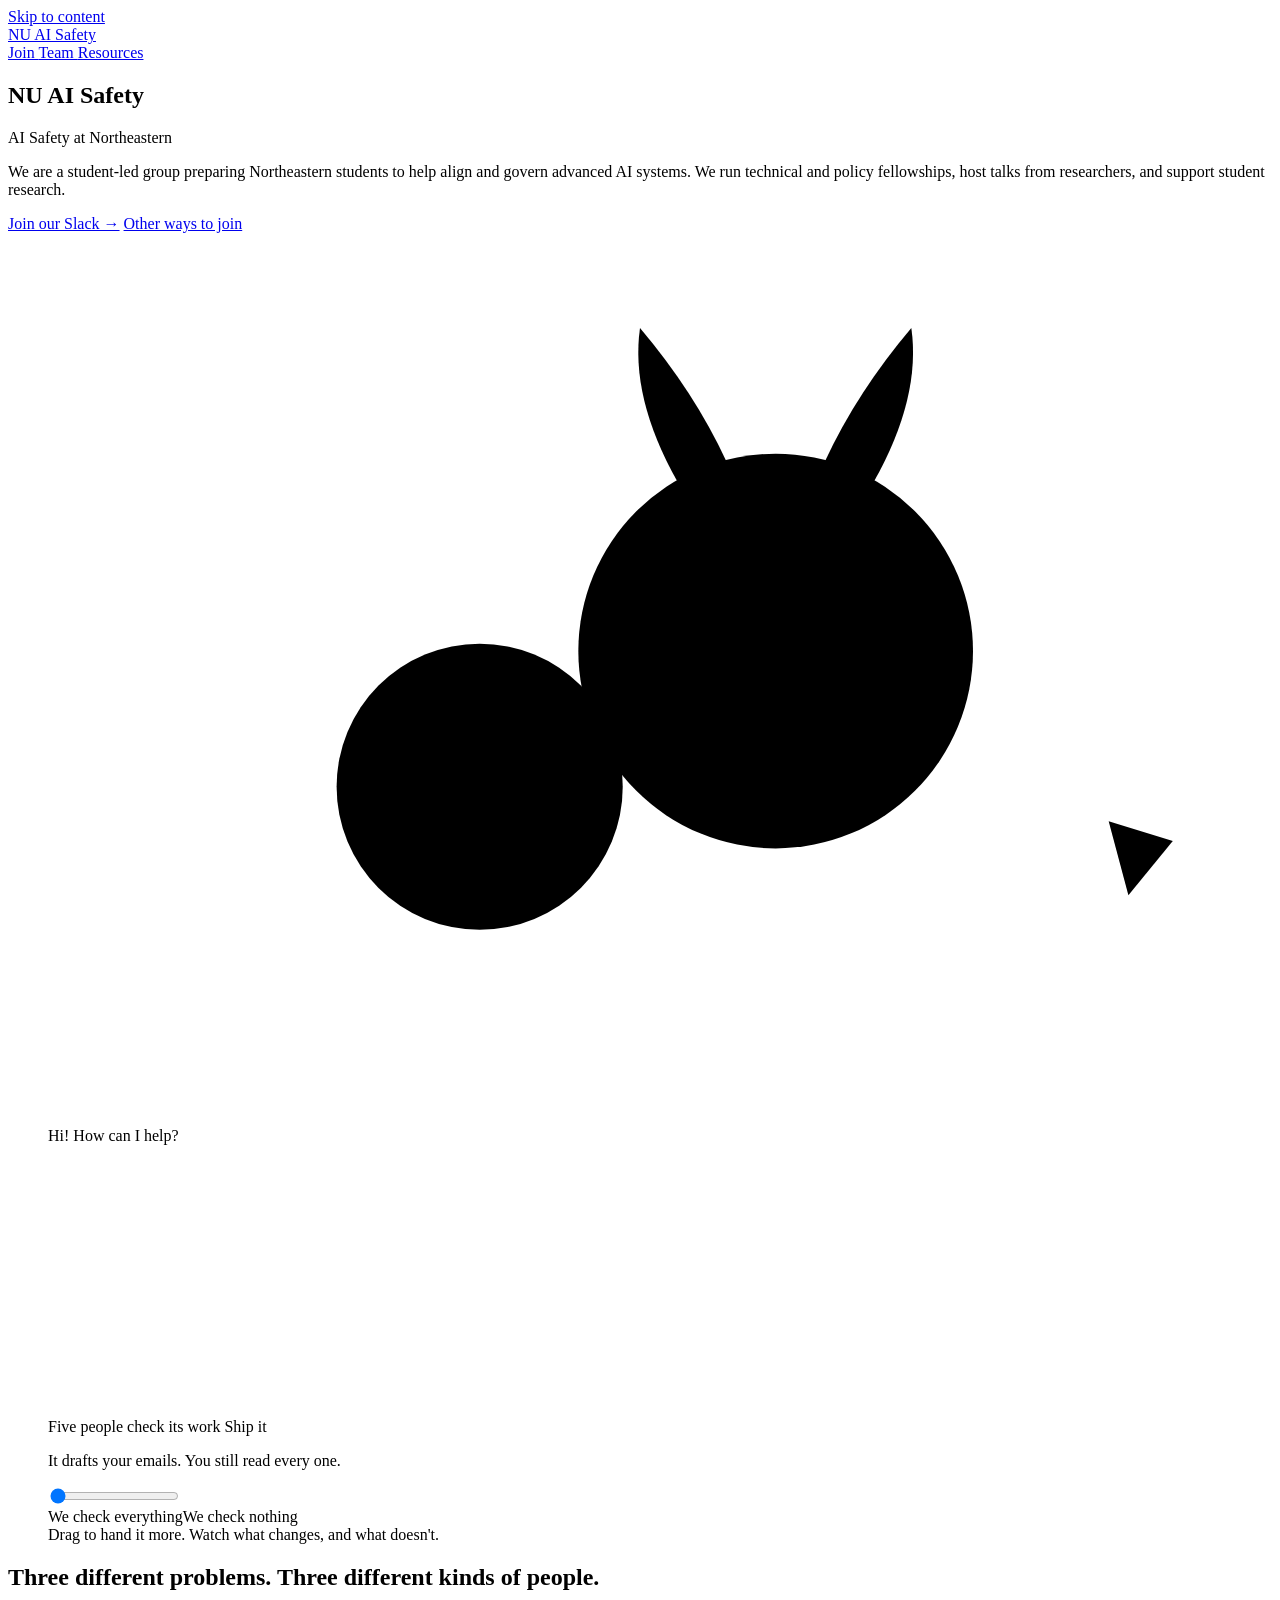
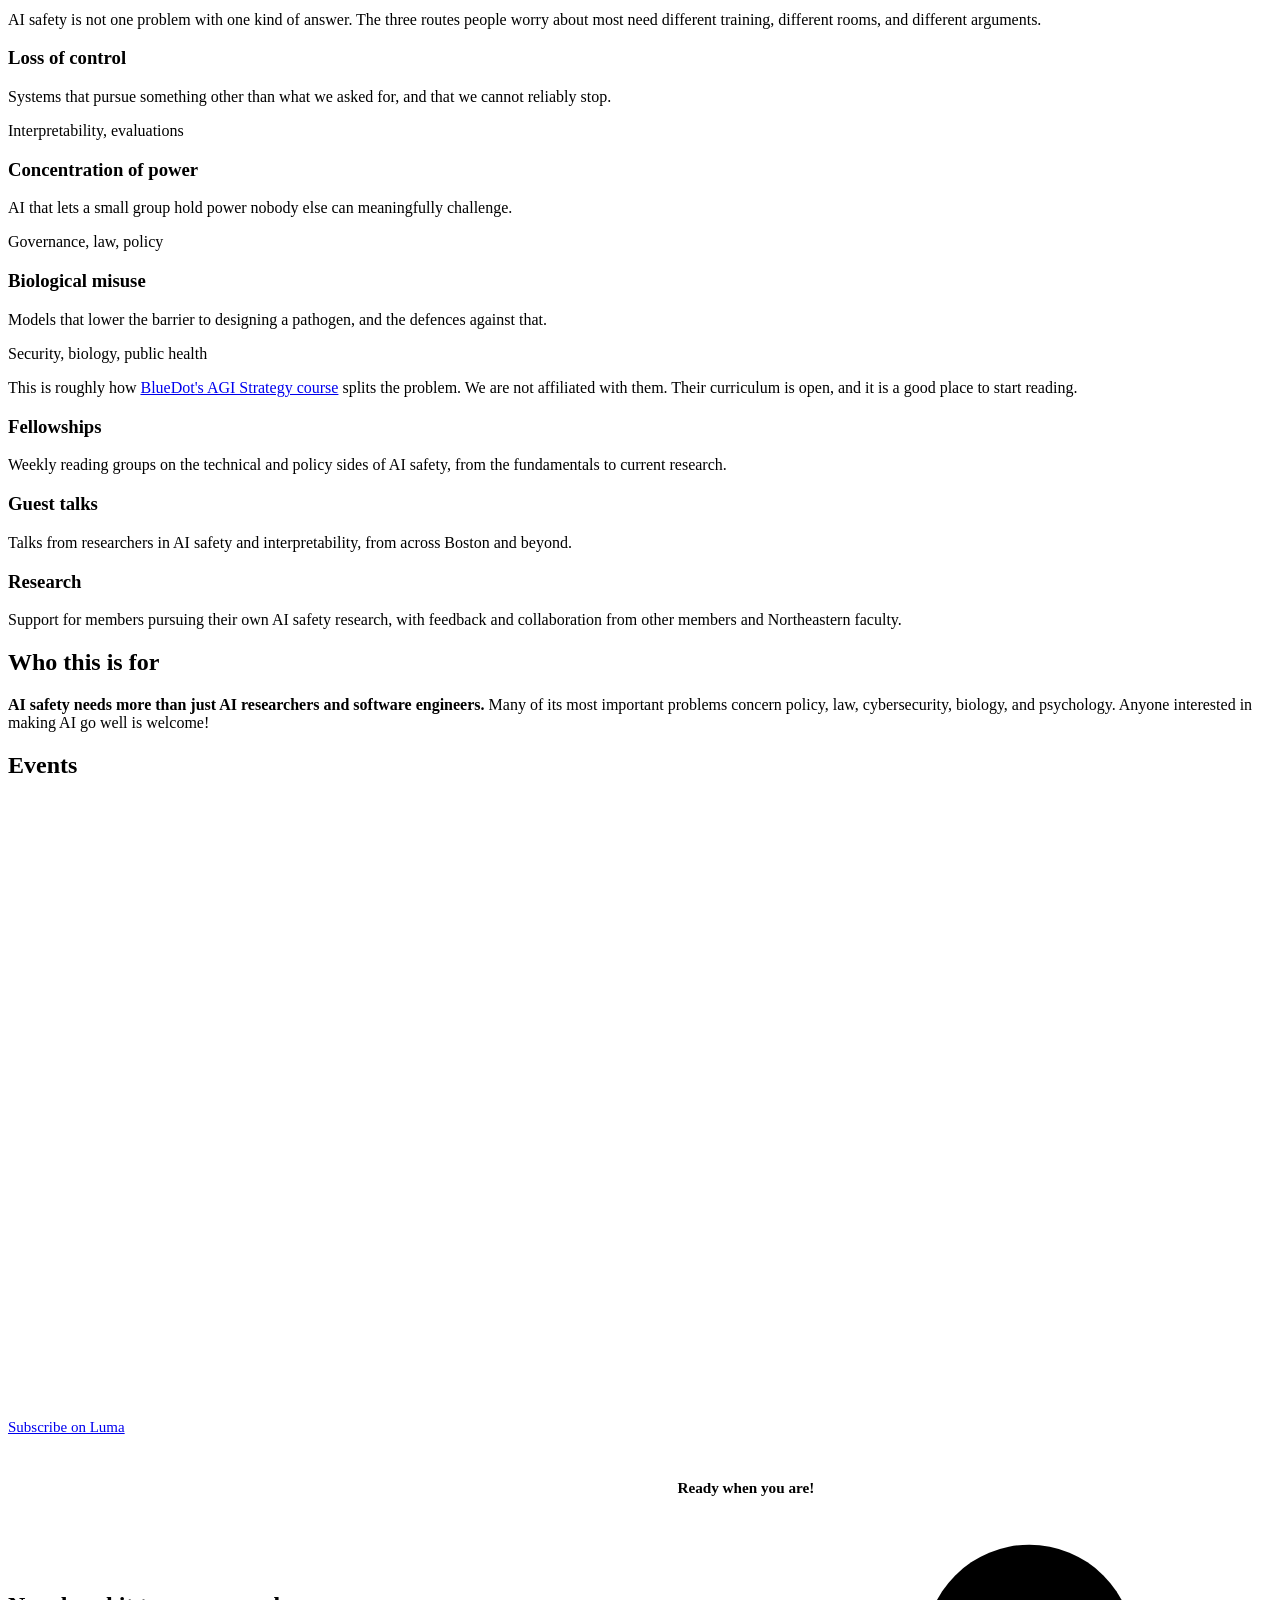
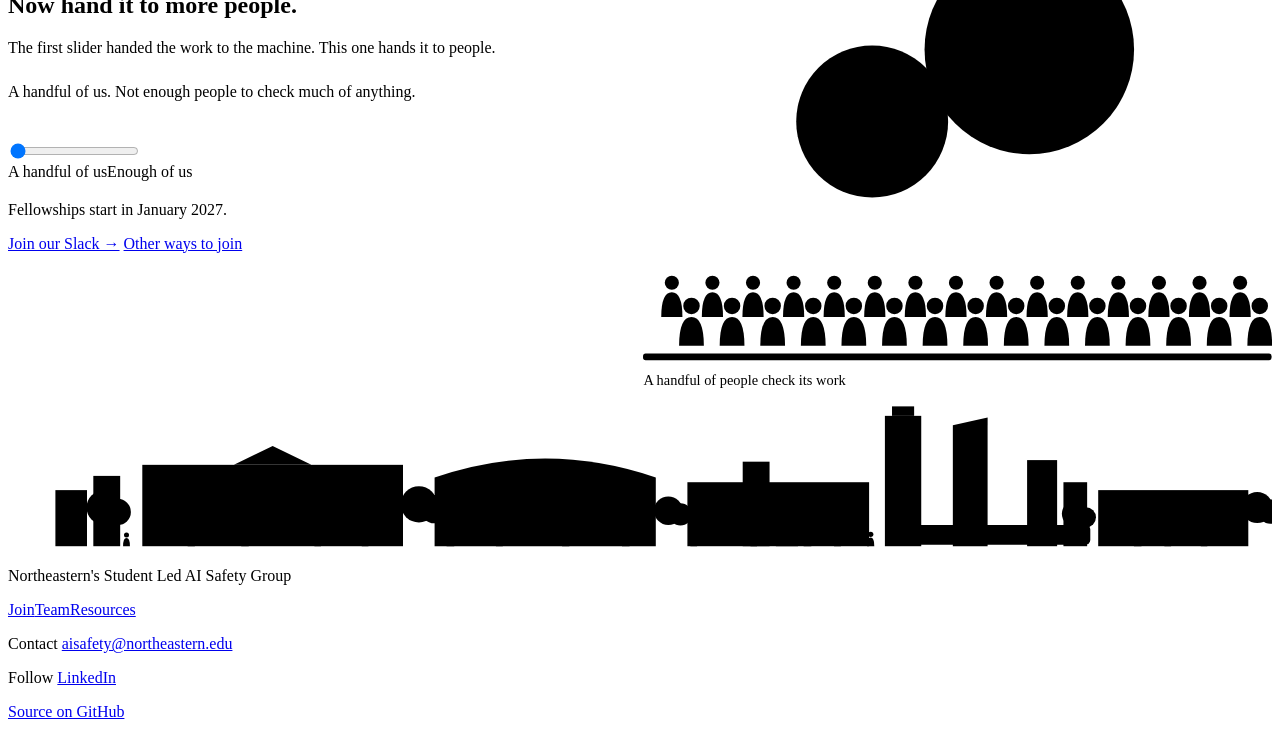
==== commit 5fbbd72e: "Preview: the quiet version (hero-quiet 5a67c26)" ====
--- a/index.html
+++ b/index.html
@@ -1,22 +1,13 @@
-<!DOCTYPE html><html lang="en" data-scene="power"> <head><meta charset="utf-8"><meta name="viewport" content="width=device-width, initial-scale=1"><script>try{var s=sessionStorage,d=document.documentElement.style,t=s.getItem('nuais-t'),g=s.getItem('nuais-g');if(t!==null)d.setProperty('--t',t);if(g!==null)d.setProperty('--g',g)}catch(e){}</script><title>NU AI Safety | AI Safety at Northeastern</title><meta name="description" content="A student-led AI safety and interpretability club at Khoury College, Northeastern University. Technical and policy fellowships, guest talks, and support for members’ own research. Open to every discipline, no prerequisites."><link rel="canonical" href="https://soham-padia.github.io/nuaisafety-preview"><link rel="icon" href="/nuaisafety-preview/favicon.svg" type="image/svg+xml"><meta property="og:type" content="website"><meta property="og:site_name" content="NU AI Safety"><meta property="og:title" content="NU AI Safety | AI Safety at Northeastern"><meta property="og:description" content="A student-led AI safety and interpretability club at Khoury College, Northeastern University. Technical and policy fellowships, guest talks, and support for members’ own research. Open to every discipline, no prerequisites."><meta property="og:url" content="https://soham-padia.github.io/nuaisafety-preview"><meta property="og:image" content="https://soham-padia.github.io/og.png"><meta property="og:image:width" content="1200"><meta property="og:image:height" content="630"><meta property="og:image:alt" content="NU AI Safety. AI safety and interpretability at Northeastern."><meta name="twitter:card" content="summary_large_image"><meta name="twitter:image" content="https://soham-padia.github.io/og.png"><link rel="stylesheet" href="/nuaisafety-preview/_astro/index.CeeUELou.css">
-<link rel="stylesheet" href="/nuaisafety-preview/_astro/index.CgkBSpzX.css"></head> <body> <a class="skip" href="#main">Skip to content</a> <div class="campus" aria-hidden="true" data-scene="power"> <svg viewBox="0 0 1600 360" preserveAspectRatio="xMidYMax slice"> <defs> <radialGradient id="cxGlow" cx="50%" cy="100%" r="60%"> <stop offset="0" stop-color="#f2b07e" stop-opacity=".85"></stop> <stop offset="1" stop-color="#f2b07e" stop-opacity="0"></stop> </radialGradient> </defs>  <g class style="--at:.3"> <circle cx="1488" cy="96" r="46" fill="#f7e2a8" opacity=".35"></circle> <circle cx="1488" cy="96" r="28" fill="#f7e2a8"></circle> </g>  <g class="cg-in" style="--at:.45"> <path d="M612,42 L626,58 L612,78 L598,58 Z" fill="#c8102e" opacity=".75"></path> <path d="M612,78 Q600,140 640,200 Q660,232 652,262" fill="none" stroke="#b9b4ab" stroke-width="1"></path> </g> <g class="cg-in" style="--at:.65"> <path d="M1010,30 L1022,44 L1010,61 L998,44 Z" fill="#e5c88c"></path> <path d="M1010,61 Q1030,130 990,190 Q975,230 984,264" fill="none" stroke="#b9b4ab" stroke-width="1"></path> </g> <g class="cx-out" style="--at:.36" fill="none" stroke="#b9b4ab" stroke-width="2" stroke-linecap="round"> <path d="M420,70 l8,-6 l8,6"></path><path d="M446,84 l6,-5 l6,5"></path><path d="M402,92 l6,-5 l6,5"></path> </g>  <g fill="#dbe2e8"> <rect x="40" y="196" width="46" height="74"></rect><rect x="96" y="176" width="40" height="94"></rect><rect x="148" y="158" width="52" height="112"></rect><rect x="960" y="132" width="44" height="138"></rect><rect x="1012" y="150" width="36" height="120"></rect><rect x="1372" y="140" width="40" height="130"></rect><rect x="1420" y="166" width="34" height="104"></rect><rect x="1500" y="178" width="50" height="92"></rect><rect x="1556" y="196" width="40" height="74"></rect> </g> <g fill="#d3dce4"> <rect x="1150" y="56" width="52" height="214"></rect> <rect x="1160" y="40" width="32" height="20"></rect> <rect x="1174" y="14" width="4" height="28"></rect> </g> <path d="M1238,270 L1238,74 L1290,60 L1290,270 Z" fill="#dde6ed"></path> <path d="M1290,60 L1290,270" stroke="#cfd9e2" stroke-width="2"></path>   <rect x="150" y="150" width="370" height="116" fill="#dfc0ae"></rect> <rect x="144" y="144" width="382" height="8" fill="#e9d3c5"></rect> <path d="M282,150 L335,122 L388,150 Z" fill="#efe6d8"></path> <g fill="#efe6d8"><rect x="292" y="156" width="9" height="106"></rect><rect x="320" y="156" width="9" height="106"></rect><rect x="348" y="156" width="9" height="106"></rect><rect x="376" y="156" width="9" height="106"></rect></g> <path d="M560,266 L560,172 Q695,118 830,172 L830,266 Z" fill="#d6e6e6"></path> <path class="cx-lit" style="--l0:.5;--at:.5" d="M570,262 L570,180 Q695,132 820,180 L820,262 Z"></path> <g stroke="#c3d6d7" stroke-width="2"><line x1="560" y1="192" x2="830" y2="192"></line><line x1="560" y1="212" x2="830" y2="212"></line><line x1="560" y1="232" x2="830" y2="232"></line><line x1="560" y1="252" x2="830" y2="252"></line></g> <rect x="870" y="172" width="240" height="94" fill="#e2c4b2"></rect> <rect x="864" y="166" width="252" height="8" fill="#ead6c9"></rect> <rect x="1340" y="182" width="240" height="84" fill="#ddbfac"></rect> <rect x="1334" y="176" width="252" height="8" fill="#e8d1c3"></rect> <g><g> <rect x="168" y="166" width="14" height="18" fill="#cdb5a7"></rect> <rect class="cx-lit" style="--l0:1;--at:0.15" x="168" y="166" width="14" height="18"></rect> </g><g> <rect x="200" y="166" width="14" height="18" fill="#cdb5a7"></rect> <rect class="cx-lit" style="--l0:0;--at:0.52" x="200" y="166" width="14" height="18"></rect> </g><g> <rect x="232" y="166" width="14" height="18" fill="#cdb5a7"></rect> <rect class="cx-lit" style="--l0:0;--at:0.19" x="232" y="166" width="14" height="18"></rect> </g><g> <rect x="264" y="166" width="14" height="18" fill="#cdb5a7"></rect> <rect class="cx-lit" style="--l0:1;--at:0.56" x="264" y="166" width="14" height="18"></rect> </g><g> <rect x="392" y="166" width="14" height="18" fill="#cdb5a7"></rect> <rect class="cx-lit" style="--l0:0;--at:0.23" x="392" y="166" width="14" height="18"></rect> </g><g> <rect x="424" y="166" width="14" height="18" fill="#cdb5a7"></rect> <rect class="cx-lit" style="--l0:1;--at:0.6" x="424" y="166" width="14" height="18"></rect> </g><g> <rect x="456" y="166" width="14" height="18" fill="#cdb5a7"></rect> <rect class="cx-lit" style="--l0:0;--at:0.27" x="456" y="166" width="14" height="18"></rect> </g><g> <rect x="488" y="166" width="14" height="18" fill="#cdb5a7"></rect> <rect class="cx-lit" style="--l0:0;--at:0.64" x="488" y="166" width="14" height="18"></rect> </g><g> <rect x="168" y="194" width="14" height="18" fill="#cdb5a7"></rect> <rect class="cx-lit" style="--l0:0;--at:0.26" x="168" y="194" width="14" height="18"></rect> </g><g> <rect x="200" y="194" width="14" height="18" fill="#cdb5a7"></rect> <rect class="cx-lit" style="--l0:1;--at:0.63" x="200" y="194" width="14" height="18"></rect> </g><g> <rect x="232" y="194" width="14" height="18" fill="#cdb5a7"></rect> <rect class="cx-lit" style="--l0:0;--at:0.3" x="232" y="194" width="14" height="18"></rect> </g><g> <rect x="264" y="194" width="14" height="18" fill="#cdb5a7"></rect> <rect class="cx-lit" style="--l0:0;--at:0.67" x="264" y="194" width="14" height="18"></rect> </g><g> <rect x="392" y="194" width="14" height="18" fill="#cdb5a7"></rect> <rect class="cx-lit" style="--l0:1;--at:0.34" x="392" y="194" width="14" height="18"></rect> </g><g> <rect x="424" y="194" width="14" height="18" fill="#cdb5a7"></rect> <rect class="cx-lit" style="--l0:0;--at:0.71" x="424" y="194" width="14" height="18"></rect> </g><g> <rect x="456" y="194" width="14" height="18" fill="#cdb5a7"></rect> <rect class="cx-lit" style="--l0:1;--at:0.38" x="456" y="194" width="14" height="18"></rect> </g><g> <rect x="488" y="194" width="14" height="18" fill="#cdb5a7"></rect> <rect class="cx-lit" style="--l0:0;--at:0.75" x="488" y="194" width="14" height="18"></rect> </g><g> <rect x="168" y="222" width="14" height="18" fill="#cdb5a7"></rect> <rect class="cx-lit" style="--l0:1;--at:0.37" x="168" y="222" width="14" height="18"></rect> </g><g> <rect x="200" y="222" width="14" height="18" fill="#cdb5a7"></rect> <rect class="cx-lit" style="--l0:0;--at:0.74" x="200" y="222" width="14" height="18"></rect> </g><g> <rect x="232" y="222" width="14" height="18" fill="#cdb5a7"></rect> <rect class="cx-lit" style="--l0:1;--at:0.41" x="232" y="222" width="14" height="18"></rect> </g><g> <rect x="264" y="222" width="14" height="18" fill="#cdb5a7"></rect> <rect class="cx-lit" style="--l0:0;--at:0.78" x="264" y="222" width="14" height="18"></rect> </g><g> <rect x="392" y="222" width="14" height="18" fill="#cdb5a7"></rect> <rect class="cx-lit" style="--l0:0;--at:0.45" x="392" y="222" width="14" height="18"></rect> </g><g> <rect x="424" y="222" width="14" height="18" fill="#cdb5a7"></rect> <rect class="cx-lit" style="--l0:1;--at:0.82" x="424" y="222" width="14" height="18"></rect> </g><g> <rect x="456" y="222" width="14" height="18" fill="#cdb5a7"></rect> <rect class="cx-lit" style="--l0:0;--at:0.49" x="456" y="222" width="14" height="18"></rect> </g><g> <rect x="488" y="222" width="14" height="18" fill="#cdb5a7"></rect> <rect class="cx-lit" style="--l0:1;--at:0.16" x="488" y="222" width="14" height="18"></rect> </g><g> <rect x="888" y="190" width="14" height="18" fill="#cdb5a7"></rect> <rect class="cx-lit" style="--l0:1;--at:0.15" x="888" y="190" width="14" height="18"></rect> </g><g> <rect x="918" y="190" width="14" height="18" fill="#cdb5a7"></rect> <rect class="cx-lit" style="--l0:0;--at:0.52" x="918" y="190" width="14" height="18"></rect> </g><g> <rect x="948" y="190" width="14" height="18" fill="#cdb5a7"></rect> <rect class="cx-lit" style="--l0:0;--at:0.19" x="948" y="190" width="14" height="18"></rect> </g><g> <rect x="978" y="190" width="14" height="18" fill="#cdb5a7"></rect> <rect class="cx-lit" style="--l0:1;--at:0.56" x="978" y="190" width="14" height="18"></rect> </g><g> <rect x="1008" y="190" width="14" height="18" fill="#cdb5a7"></rect> <rect class="cx-lit" style="--l0:0;--at:0.23" x="1008" y="190" width="14" height="18"></rect> </g><g> <rect x="1038" y="190" width="14" height="18" fill="#cdb5a7"></rect> <rect class="cx-lit" style="--l0:1;--at:0.6" x="1038" y="190" width="14" height="18"></rect> </g><g> <rect x="1068" y="190" width="14" height="18" fill="#cdb5a7"></rect> <rect class="cx-lit" style="--l0:0;--at:0.27" x="1068" y="190" width="14" height="18"></rect> </g><g> <rect x="888" y="220" width="14" height="18" fill="#cdb5a7"></rect> <rect class="cx-lit" style="--l0:0;--at:0.26" x="888" y="220" width="14" height="18"></rect> </g><g> <rect x="918" y="220" width="14" height="18" fill="#cdb5a7"></rect> <rect class="cx-lit" style="--l0:1;--at:0.63" x="918" y="220" width="14" height="18"></rect> </g><g> <rect x="948" y="220" width="14" height="18" fill="#cdb5a7"></rect> <rect class="cx-lit" style="--l0:0;--at:0.3" x="948" y="220" width="14" height="18"></rect> </g><g> <rect x="978" y="220" width="14" height="18" fill="#cdb5a7"></rect> <rect class="cx-lit" style="--l0:0;--at:0.67" x="978" y="220" width="14" height="18"></rect> </g><g> <rect x="1008" y="220" width="14" height="18" fill="#cdb5a7"></rect> <rect class="cx-lit" style="--l0:1;--at:0.34" x="1008" y="220" width="14" height="18"></rect> </g><g> <rect x="1038" y="220" width="14" height="18" fill="#cdb5a7"></rect> <rect class="cx-lit" style="--l0:0;--at:0.71" x="1038" y="220" width="14" height="18"></rect> </g><g> <rect x="1068" y="220" width="14" height="18" fill="#cdb5a7"></rect> <rect class="cx-lit" style="--l0:1;--at:0.38" x="1068" y="220" width="14" height="18"></rect> </g><g> <rect x="1356" y="200" width="14" height="18" fill="#cdb5a7"></rect> <rect class="cx-lit" style="--l0:1;--at:0.15" x="1356" y="200" width="14" height="18"></rect> </g><g> <rect x="1386" y="200" width="14" height="18" fill="#cdb5a7"></rect> <rect class="cx-lit" style="--l0:0;--at:0.52" x="1386" y="200" width="14" height="18"></rect> </g><g> <rect x="1416" y="200" width="14" height="18" fill="#cdb5a7"></rect> <rect class="cx-lit" style="--l0:0;--at:0.19" x="1416" y="200" width="14" height="18"></rect> </g><g> <rect x="1446" y="200" width="14" height="18" fill="#cdb5a7"></rect> <rect class="cx-lit" style="--l0:1;--at:0.56" x="1446" y="200" width="14" height="18"></rect> </g><g> <rect x="1476" y="200" width="14" height="18" fill="#cdb5a7"></rect> <rect class="cx-lit" style="--l0:0;--at:0.23" x="1476" y="200" width="14" height="18"></rect> </g><g> <rect x="1506" y="200" width="14" height="18" fill="#cdb5a7"></rect> <rect class="cx-lit" style="--l0:1;--at:0.6" x="1506" y="200" width="14" height="18"></rect> </g><g> <rect x="1536" y="200" width="14" height="18" fill="#cdb5a7"></rect> <rect class="cx-lit" style="--l0:0;--at:0.27" x="1536" y="200" width="14" height="18"></rect> </g><g> <rect x="1566" y="200" width="14" height="18" fill="#cdb5a7"></rect> <rect class="cx-lit" style="--l0:0;--at:0.64" x="1566" y="200" width="14" height="18"></rect> </g><g> <rect x="1356" y="230" width="14" height="18" fill="#cdb5a7"></rect> <rect class="cx-lit" style="--l0:0;--at:0.26" x="1356" y="230" width="14" height="18"></rect> </g><g> <rect x="1386" y="230" width="14" height="18" fill="#cdb5a7"></rect> <rect class="cx-lit" style="--l0:1;--at:0.63" x="1386" y="230" width="14" height="18"></rect> </g><g> <rect x="1416" y="230" width="14" height="18" fill="#cdb5a7"></rect> <rect class="cx-lit" style="--l0:0;--at:0.3" x="1416" y="230" width="14" height="18"></rect> </g><g> <rect x="1446" y="230" width="14" height="18" fill="#cdb5a7"></rect> <rect class="cx-lit" style="--l0:0;--at:0.67" x="1446" y="230" width="14" height="18"></rect> </g><g> <rect x="1476" y="230" width="14" height="18" fill="#cdb5a7"></rect> <rect class="cx-lit" style="--l0:1;--at:0.34" x="1476" y="230" width="14" height="18"></rect> </g><g> <rect x="1506" y="230" width="14" height="18" fill="#cdb5a7"></rect> <rect class="cx-lit" style="--l0:0;--at:0.71" x="1506" y="230" width="14" height="18"></rect> </g><g> <rect x="1536" y="230" width="14" height="18" fill="#cdb5a7"></rect> <rect class="cx-lit" style="--l0:1;--at:0.38" x="1536" y="230" width="14" height="18"></rect> </g><g> <rect x="1566" y="230" width="14" height="18" fill="#cdb5a7"></rect> <rect class="cx-lit" style="--l0:0;--at:0.75" x="1566" y="230" width="14" height="18"></rect> </g></g> <g class="cg-in" style="--at:.72"> <rect x="882" y="176" width="216" height="24" rx="2" fill="#fbf9f4" stroke="#c8102e" stroke-width="2"></rect> <text x="990" y="192" font-size="10.5" font-weight="700" letter-spacing=".6" text-anchor="middle" fill="#c8102e">FELLOWSHIPS START JANUARY 2027</text> </g>  <g class="cx-in cx-amp" style="--at:.5;--amp:.4"> <rect x="602" y="164" width="186" height="92" rx="4" fill="#a3abb4"></rect> <path d="M640,210 Q695,176 750,210 Q695,244 640,210 Z" fill="#eef0f2"></path> <circle cx="695" cy="210" r="15" fill="#6f7780"></circle> <circle cx="695" cy="210" r="5" fill="#c8102e"></circle> </g>  <g> <rect x="107" y="232" width="6" height="36" fill="#b9a38e"></rect> <circle class="cx-tree cx-tree--power" style="--c:#bfd3b0" cx="110" cy="232" r="30"></circle> </g><g> <rect x="542" y="226" width="6" height="42" fill="#b9a38e"></rect> <circle class="cx-tree cx-tree--power" style="--c:#aecaa0" cx="545" cy="226" r="34"></circle> </g><g> <rect x="842" y="232" width="6" height="36" fill="#b9a38e"></rect> <circle class="cx-tree cx-tree--power" style="--c:#e2cf98" cx="845" cy="232" r="28"></circle> </g><g> <rect x="1127" y="224" width="6" height="44" fill="#b9a38e"></rect> <circle class="cx-tree cx-tree--power" style="--c:#bfd3b0" cx="1130" cy="224" r="36"></circle> </g><g> <rect x="1317" y="238" width="6" height="30" fill="#b9a38e"></rect> <circle class="cx-tree cx-tree--power" style="--c:#aecaa0" cx="1320" cy="238" r="24"></circle> </g><g> <rect x="1589" y="232" width="6" height="36" fill="#b9a38e"></rect> <circle class="cx-tree cx-tree--power" style="--c:#e2cf98" cx="1592" cy="232" r="30"></circle> </g><g> <rect x="23" y="240" width="6" height="28" fill="#b9a38e"></rect> <circle class="cx-tree cx-tree--power" style="--c:#aecaa0" cx="26" cy="240" r="22"></circle> </g> <g stroke="#b9b1a7" stroke-width="3"> <line x1="492" y1="300" x2="492" y2="238"></line><line x1="900" y1="300" x2="900" y2="238"></line><line x1="1232" y1="300" x2="1232" y2="238"></line> </g> <g fill="#d8cfc2"><rect x="485" y="232" width="14" height="7" rx="2"></rect><rect x="893" y="232" width="14" height="7" rx="2"></rect><rect x="1225" y="232" width="14" height="7" rx="2"></rect></g>  <rect class="cx-lawn cx-lawn--power" x="0" y="262" width="1600" height="40"></rect> <path d="M760,262 L840,262 L980,302 L620,302 Z" fill="#ece5d6"></path>   <g class="cx-out" style="--at:0.376"> <g transform="translate(64 294) scale(1)"> <path d="M-8,0 Q-8,-19 0,-19 Q8,-19 8,0 Z" fill="#e2a59c"></path> <circle cx="0" cy="-26" r="5.5" fill="#e8cdb5"></circle>  </g> </g><g class="cx-out" style="--at:0.265"> <g transform="translate(128 291) scale(0.9)"> <path d="M-8,0 Q-8,-19 0,-19 Q8,-19 8,0 Z" fill="#9db6cf"></path> <circle cx="0" cy="-26" r="5.5" fill="#c99d7e"></circle>  </g> </g><g class="cx-out" style="--at:0.511"> <g transform="translate(196 288) scale(1.08)"> <path d="M-8,0 Q-8,-19 0,-19 Q8,-19 8,0 Z" fill="#e5c88c"></path> <circle cx="0" cy="-26" r="5.5" fill="#a97b5c"></circle>  </g> </g><g class="cx-out" style="--at:0.22"> <g transform="translate(252 294) scale(1)"> <path d="M-8,0 Q-8,-19 0,-19 Q8,-19 8,0 Z" fill="#a7c3a0"></path> <circle cx="0" cy="-26" r="5.5" fill="#e2bc9a"></circle>  </g> </g><g class="cx-out" style="--at:0.421"> <g transform="translate(316 291) scale(0.9)"> <path d="M-8,0 Q-8,-19 0,-19 Q8,-19 8,0 Z" fill="#c6a6c6"></path> <circle cx="0" cy="-26" r="5.5" fill="#8d6248"></circle>  </g> </g><g class="cx-out" style="--at:0.309"> <g transform="translate(402 288) scale(1.08)"> <path d="M-8,0 Q-8,-19 0,-19 Q8,-19 8,0 Z" fill="#8ea8bf"></path> <circle cx="0" cy="-26" r="5.5" fill="#e8cdb5"></circle>  </g> </g><g class="cx-out" style="--at:0.578"> <g transform="translate(470 294) scale(1)"> <path d="M-8,0 Q-8,-19 0,-19 Q8,-19 8,0 Z" fill="#e0b38f"></path> <circle cx="0" cy="-26" r="5.5" fill="#c99d7e"></circle>  </g> </g><g class="cx-out" style="--at:0.466"> <g transform="translate(588 291) scale(0.9)"> <path d="M-8,0 Q-8,-19 0,-19 Q8,-19 8,0 Z" fill="#b7b0d6"></path> <circle cx="0" cy="-26" r="5.5" fill="#a97b5c"></circle>  </g> </g><g class="cx-out" style="--at:0.332"> <g transform="translate(652 288) scale(1.08)"> <path d="M-8,0 Q-8,-19 0,-19 Q8,-19 8,0 Z" fill="#e2a59c"></path> <circle cx="0" cy="-26" r="5.5" fill="#e2bc9a"></circle>  </g> </g><g class="cx-out" style="--at:0.533"> <g transform="translate(716 294) scale(1)"> <path d="M-8,0 Q-8,-19 0,-19 Q8,-19 8,0 Z" fill="#9db6cf"></path> <circle cx="0" cy="-26" r="5.5" fill="#8d6248"></circle>  </g> </g><g class="cx-out" style="--at:0.242"> <g transform="translate(842 291) scale(0.9)"> <path d="M-8,0 Q-8,-19 0,-19 Q8,-19 8,0 Z" fill="#e5c88c"></path> <circle cx="0" cy="-26" r="5.5" fill="#e8cdb5"></circle>  </g> </g><g class="cx-out" style="--at:0.399"> <g transform="translate(992 288) scale(1.08)"> <path d="M-8,0 Q-8,-19 0,-19 Q8,-19 8,0 Z" fill="#a7c3a0"></path> <circle cx="0" cy="-26" r="5.5" fill="#c99d7e"></circle>  </g> </g><g class="cx-out" style="--at:0.6"> <g transform="translate(1058 294) scale(1)"> <path d="M-8,0 Q-8,-19 0,-19 Q8,-19 8,0 Z" fill="#c6a6c6"></path> <circle cx="0" cy="-26" r="5.5" fill="#a97b5c"></circle>  </g> </g><g class="cx-out" style="--at:0.287"> <g transform="translate(1176 291) scale(0.9)"> <path d="M-8,0 Q-8,-19 0,-19 Q8,-19 8,0 Z" fill="#8ea8bf"></path> <circle cx="0" cy="-26" r="5.5" fill="#e2bc9a"></circle>  </g> </g><g class="cx-out" style="--at:0.488"> <g transform="translate(1262 288) scale(1.08)"> <path d="M-8,0 Q-8,-19 0,-19 Q8,-19 8,0 Z" fill="#e0b38f"></path> <circle cx="0" cy="-26" r="5.5" fill="#8d6248"></circle>  </g> </g><g class="cx-out" style="--at:0.354"> <g transform="translate(1404 294) scale(1)"> <path d="M-8,0 Q-8,-19 0,-19 Q8,-19 8,0 Z" fill="#b7b0d6"></path> <circle cx="0" cy="-26" r="5.5" fill="#e8cdb5"></circle>  </g> </g><g class="cx-out" style="--at:0.555"> <g transform="translate(1478 291) scale(0.9)"> <path d="M-8,0 Q-8,-19 0,-19 Q8,-19 8,0 Z" fill="#e2a59c"></path> <circle cx="0" cy="-26" r="5.5" fill="#c99d7e"></circle>  </g> </g><g class="cx-out" style="--at:0.444"> <g transform="translate(1546 288) scale(1.08)"> <path d="M-8,0 Q-8,-19 0,-19 Q8,-19 8,0 Z" fill="#9db6cf"></path> <circle cx="0" cy="-26" r="5.5" fill="#a97b5c"></circle>  </g> </g> <g class="cg-in" style="--at:0.1"> <g transform="translate(96 293) scale(0.95)"> <path d="M-8,0 Q-8,-19 0,-19 Q8,-19 8,0 Z" fill="#a7c3a0"></path> <circle cx="0" cy="-26" r="5.5" fill="#a97b5c"></circle> </g> </g><g class="cg-in" style="--at:0.387"> <g transform="translate(160 290) scale(1.04)"> <path d="M-8,0 Q-8,-19 0,-19 Q8,-19 8,0 Z" fill="#c6a6c6"></path> <circle cx="0" cy="-26" r="5.5" fill="#e2bc9a"></circle> </g> </g><g class="cg-in" style="--at:0.675"> <g transform="translate(228 296) scale(0.9)"> <path d="M-8,0 Q-8,-19 0,-19 Q8,-19 8,0 Z" fill="#8ea8bf"></path> <circle cx="0" cy="-26" r="5.5" fill="#8d6248"></circle> </g> </g><g class="cg-in" style="--at:0.182"> <g transform="translate(286 293) scale(0.95)"> <path d="M-8,0 Q-8,-19 0,-19 Q8,-19 8,0 Z" fill="#e0b38f"></path> <circle cx="0" cy="-26" r="5.5" fill="#e8cdb5"></circle> </g> </g><g class="cg-in" style="--at:0.469"> <g transform="translate(360 290) scale(1.04)"> <path d="M-8,0 Q-8,-19 0,-19 Q8,-19 8,0 Z" fill="#b7b0d6"></path> <circle cx="0" cy="-26" r="5.5" fill="#c99d7e"></circle> </g> </g><g class="cg-in" style="--at:0.757"> <g transform="translate(436 296) scale(0.9)"> <path d="M-8,0 Q-8,-19 0,-19 Q8,-19 8,0 Z" fill="#e2a59c"></path> <circle cx="0" cy="-26" r="5.5" fill="#a97b5c"></circle> </g> </g><g class="cg-in" style="--at:0.264"> <g transform="translate(524 293) scale(0.95)"> <path d="M-8,0 Q-8,-19 0,-19 Q8,-19 8,0 Z" fill="#9db6cf"></path> <circle cx="0" cy="-26" r="5.5" fill="#e2bc9a"></circle> </g> </g><g class="cg-in" style="--at:0.552"> <g transform="translate(618 290) scale(1.04)"> <path d="M-8,0 Q-8,-19 0,-19 Q8,-19 8,0 Z" fill="#e5c88c"></path> <circle cx="0" cy="-26" r="5.5" fill="#8d6248"></circle> </g> </g><g class="cg-in" style="--at:0.839"> <g transform="translate(688 296) scale(0.9)"> <path d="M-8,0 Q-8,-19 0,-19 Q8,-19 8,0 Z" fill="#a7c3a0"></path> <circle cx="0" cy="-26" r="5.5" fill="#e8cdb5"></circle> </g> </g><g class="cg-in" style="--at:0.346"> <g transform="translate(762 293) scale(0.95)"> <path d="M-8,0 Q-8,-19 0,-19 Q8,-19 8,0 Z" fill="#c6a6c6"></path> <circle cx="0" cy="-26" r="5.5" fill="#c99d7e"></circle> </g> </g><g class="cg-in" style="--at:0.634"> <g transform="translate(884 290) scale(1.04)"> <path d="M-8,0 Q-8,-19 0,-19 Q8,-19 8,0 Z" fill="#8ea8bf"></path> <circle cx="0" cy="-26" r="5.5" fill="#a97b5c"></circle> </g> </g><g class="cg-in" style="--at:0.141"> <g transform="translate(952 296) scale(0.9)"> <path d="M-8,0 Q-8,-19 0,-19 Q8,-19 8,0 Z" fill="#e0b38f"></path> <circle cx="0" cy="-26" r="5.5" fill="#e2bc9a"></circle> </g> </g><g class="cg-in" style="--at:0.428"> <g transform="translate(1030 293) scale(0.95)"> <path d="M-8,0 Q-8,-19 0,-19 Q8,-19 8,0 Z" fill="#b7b0d6"></path> <circle cx="0" cy="-26" r="5.5" fill="#8d6248"></circle> </g> </g><g class="cg-in" style="--at:0.716"> <g transform="translate(1112 290) scale(1.04)"> <path d="M-8,0 Q-8,-19 0,-19 Q8,-19 8,0 Z" fill="#e2a59c"></path> <circle cx="0" cy="-26" r="5.5" fill="#e8cdb5"></circle> </g> </g><g class="cg-in" style="--at:0.223"> <g transform="translate(1220 296) scale(0.9)"> <path d="M-8,0 Q-8,-19 0,-19 Q8,-19 8,0 Z" fill="#9db6cf"></path> <circle cx="0" cy="-26" r="5.5" fill="#c99d7e"></circle> </g> </g><g class="cg-in" style="--at:0.511"> <g transform="translate(1300 293) scale(0.95)"> <path d="M-8,0 Q-8,-19 0,-19 Q8,-19 8,0 Z" fill="#e5c88c"></path> <circle cx="0" cy="-26" r="5.5" fill="#a97b5c"></circle> </g> </g><g class="cg-in" style="--at:0.798"> <g transform="translate(1372 290) scale(1.04)"> <path d="M-8,0 Q-8,-19 0,-19 Q8,-19 8,0 Z" fill="#a7c3a0"></path> <circle cx="0" cy="-26" r="5.5" fill="#e2bc9a"></circle> </g> </g><g class="cg-in" style="--at:0.305"> <g transform="translate(1444 296) scale(0.9)"> <path d="M-8,0 Q-8,-19 0,-19 Q8,-19 8,0 Z" fill="#c6a6c6"></path> <circle cx="0" cy="-26" r="5.5" fill="#8d6248"></circle> </g> </g><g class="cg-in" style="--at:0.593"> <g transform="translate(1520 293) scale(0.95)"> <path d="M-8,0 Q-8,-19 0,-19 Q8,-19 8,0 Z" fill="#8ea8bf"></path> <circle cx="0" cy="-26" r="5.5" fill="#e8cdb5"></circle> </g> </g> <g class="cx-in" style="--at:0.46"> <g transform="translate(430 294)"> <path d="M-8,0 Q-8,-19 0,-19 Q8,-19 8,0 Z" fill="#9ca2a9"></path> <circle cx="0" cy="-26" r="5.5" fill="#a7adb4"></circle> </g> </g><g class="cx-in" style="--at:0.49"> <g transform="translate(522 294)"> <path d="M-8,0 Q-8,-19 0,-19 Q8,-19 8,0 Z" fill="#9ca2a9"></path> <circle cx="0" cy="-26" r="5.5" fill="#a7adb4"></circle> </g> </g><g class="cx-in" style="--at:0.52"> <g transform="translate(614 294)"> <path d="M-8,0 Q-8,-19 0,-19 Q8,-19 8,0 Z" fill="#9ca2a9"></path> <circle cx="0" cy="-26" r="5.5" fill="#a7adb4"></circle> </g> </g><g class="cx-in" style="--at:0.55"> <g transform="translate(706 294)"> <path d="M-8,0 Q-8,-19 0,-19 Q8,-19 8,0 Z" fill="#9ca2a9"></path> <circle cx="0" cy="-26" r="5.5" fill="#a7adb4"></circle> </g> </g><g class="cx-in" style="--at:0.58"> <g transform="translate(798 294)"> <path d="M-8,0 Q-8,-19 0,-19 Q8,-19 8,0 Z" fill="#9ca2a9"></path> <circle cx="0" cy="-26" r="5.5" fill="#a7adb4"></circle> </g> </g><g class="cx-in" style="--at:0.61"> <g transform="translate(890 294)"> <path d="M-8,0 Q-8,-19 0,-19 Q8,-19 8,0 Z" fill="#9ca2a9"></path> <circle cx="0" cy="-26" r="5.5" fill="#a7adb4"></circle> </g> </g><g class="cx-in" style="--at:0.64"> <g transform="translate(982 294)"> <path d="M-8,0 Q-8,-19 0,-19 Q8,-19 8,0 Z" fill="#9ca2a9"></path> <circle cx="0" cy="-26" r="5.5" fill="#a7adb4"></circle> </g> </g><g class="cx-in" style="--at:0.67"> <g transform="translate(1074 294)"> <path d="M-8,0 Q-8,-19 0,-19 Q8,-19 8,0 Z" fill="#9ca2a9"></path> <circle cx="0" cy="-26" r="5.5" fill="#a7adb4"></circle> </g> </g> <g transform="translate(300 140)"> <g class="cx-in cx-amp" style="--at:0.120;--amp:1.1"> <line x1="0" y1="4" x2="0" y2="12" stroke="#9aa0a7" stroke-width="2"></line> <rect x="-9" y="-5" width="18" height="10" rx="2" fill="#8e959d"></rect> <circle cx="9" cy="0" r="3.5" fill="#6f767e"></circle> <circle cx="-5" cy="-2" r="1.6" fill="#c8102e"></circle> </g> </g><g transform="translate(150 148)"> <g class="cx-in cx-amp" style="--at:0.178;--amp:1.1"> <line x1="0" y1="4" x2="0" y2="12" stroke="#9aa0a7" stroke-width="2"></line> <rect x="-9" y="-5" width="18" height="10" rx="2" fill="#8e959d"></rect> <circle cx="9" cy="0" r="3.5" fill="#6f767e"></circle> <circle cx="-5" cy="-2" r="1.6" fill="#c8102e"></circle> </g> </g><g transform="translate(868 170)"> <g class="cx-in cx-amp" style="--at:0.236;--amp:1.1"> <line x1="0" y1="4" x2="0" y2="12" stroke="#9aa0a7" stroke-width="2"></line> <rect x="-9" y="-5" width="18" height="10" rx="2" fill="#8e959d"></rect> <circle cx="9" cy="0" r="3.5" fill="#6f767e"></circle> <circle cx="-5" cy="-2" r="1.6" fill="#c8102e"></circle> </g> </g><g transform="translate(520 148)"> <g class="cx-in cx-amp" style="--at:0.294;--amp:1.1"> <line x1="0" y1="4" x2="0" y2="12" stroke="#9aa0a7" stroke-width="2"></line> <rect x="-9" y="-5" width="18" height="10" rx="2" fill="#8e959d"></rect> <circle cx="9" cy="0" r="3.5" fill="#6f767e"></circle> <circle cx="-5" cy="-2" r="1.6" fill="#c8102e"></circle> </g> </g><g transform="translate(1338 180)"> <g class="cx-in cx-amp" style="--at:0.352;--amp:1.1"> <line x1="0" y1="4" x2="0" y2="12" stroke="#9aa0a7" stroke-width="2"></line> <rect x="-9" y="-5" width="18" height="10" rx="2" fill="#8e959d"></rect> <circle cx="9" cy="0" r="3.5" fill="#6f767e"></circle> <circle cx="-5" cy="-2" r="1.6" fill="#c8102e"></circle> </g> </g><g transform="translate(695 124)"> <g class="cx-in cx-amp" style="--at:0.410;--amp:1.1"> <line x1="0" y1="4" x2="0" y2="12" stroke="#9aa0a7" stroke-width="2"></line> <rect x="-9" y="-5" width="18" height="10" rx="2" fill="#8e959d"></rect> <circle cx="9" cy="0" r="3.5" fill="#6f767e"></circle> <circle cx="-5" cy="-2" r="1.6" fill="#c8102e"></circle> </g> </g><g transform="translate(1112 170)"> <g class="cx-in cx-amp" style="--at:0.468;--amp:1.1"> <line x1="0" y1="4" x2="0" y2="12" stroke="#9aa0a7" stroke-width="2"></line> <rect x="-9" y="-5" width="18" height="10" rx="2" fill="#8e959d"></rect> <circle cx="9" cy="0" r="3.5" fill="#6f767e"></circle> <circle cx="-5" cy="-2" r="1.6" fill="#c8102e"></circle> </g> </g><g transform="translate(492 232)"> <g class="cx-in cx-amp" style="--at:0.526;--amp:1.1"> <line x1="0" y1="4" x2="0" y2="12" stroke="#9aa0a7" stroke-width="2"></line> <rect x="-9" y="-5" width="18" height="10" rx="2" fill="#8e959d"></rect> <circle cx="9" cy="0" r="3.5" fill="#6f767e"></circle> <circle cx="-5" cy="-2" r="1.6" fill="#c8102e"></circle> </g> </g><g transform="translate(1582 180)"> <g class="cx-in cx-amp" style="--at:0.584;--amp:1.1"> <line x1="0" y1="4" x2="0" y2="12" stroke="#9aa0a7" stroke-width="2"></line> <rect x="-9" y="-5" width="18" height="10" rx="2" fill="#8e959d"></rect> <circle cx="9" cy="0" r="3.5" fill="#6f767e"></circle> <circle cx="-5" cy="-2" r="1.6" fill="#c8102e"></circle> </g> </g><g transform="translate(900 232)"> <g class="cx-in cx-amp" style="--at:0.642;--amp:1.1"> <line x1="0" y1="4" x2="0" y2="12" stroke="#9aa0a7" stroke-width="2"></line> <rect x="-9" y="-5" width="18" height="10" rx="2" fill="#8e959d"></rect> <circle cx="9" cy="0" r="3.5" fill="#6f767e"></circle> <circle cx="-5" cy="-2" r="1.6" fill="#c8102e"></circle> </g> </g><g transform="translate(1232 232)"> <g class="cx-in cx-amp" style="--at:0.700;--amp:1.1"> <line x1="0" y1="4" x2="0" y2="12" stroke="#9aa0a7" stroke-width="2"></line> <rect x="-9" y="-5" width="18" height="10" rx="2" fill="#8e959d"></rect> <circle cx="9" cy="0" r="3.5" fill="#6f767e"></circle> <circle cx="-5" cy="-2" r="1.6" fill="#c8102e"></circle> </g> </g>  <rect x="0" y="302" width="1600" height="10" fill="#ebe6dd"></rect> <rect x="0" y="312" width="1600" height="48" fill="#e3dfd8"></rect> <rect x="0" y="322" width="1600" height="26" fill="#cfdcc1"></rect> <g stroke="#bdb5aa" stroke-width="2"><line x1="0" y1="331" x2="1600" y2="331"></line><line x1="0" y1="340" x2="1600" y2="340"></line></g> <line x1="0" y1="270" x2="1600" y2="270" stroke="#d6cfc5" stroke-width="1.5"></line> <g class="cx-train" style> <rect x="148" y="276" width="4" height="18" fill="#b9b1a7"></rect> <path d="M136,276 L150,268 L164,276" fill="none" stroke="#b9b1a7" stroke-width="2"></path> <rect x="0" y="292" width="300" height="44" rx="9" fill="#a6c8ab"></rect> <rect x="0" y="292" width="300" height="9" rx="4" fill="#97bb9d"></rect> <rect x="18" y="304" width="26" height="16" rx="2" fill="#eef3ec"></rect><rect x="56" y="304" width="26" height="16" rx="2" fill="#eef3ec"></rect><rect x="94" y="304" width="26" height="16" rx="2" fill="#eef3ec"></rect><rect x="132" y="304" width="26" height="16" rx="2" fill="#eef3ec"></rect><rect x="170" y="304" width="26" height="16" rx="2" fill="#eef3ec"></rect><rect x="208" y="304" width="26" height="16" rx="2" fill="#eef3ec"></rect><rect x="246" y="304" width="26" height="16" rx="2" fill="#eef3ec"></rect> <circle class="cx-out" style="--at:0.380" cx="31" cy="317" r="5" fill="#8a9e95"></circle><circle class="cx-out" style="--at:0.480" cx="69" cy="317" r="5" fill="#8a9e95"></circle><circle class="cx-out" style="--at:0.580" cx="107" cy="317" r="5" fill="#8a9e95"></circle><circle class="cx-out" style="--at:0.447" cx="145" cy="317" r="5" fill="#8a9e95"></circle><circle class="cx-out" style="--at:0.547" cx="183" cy="317" r="5" fill="#8a9e95"></circle><circle class="cx-out" style="--at:0.413" cx="221" cy="317" r="5" fill="#8a9e95"></circle><circle class="cx-out" style="--at:0.513" cx="259" cy="317" r="5" fill="#8a9e95"></circle> <rect x="0" y="326" width="300" height="4" fill="#fbf9f4" opacity=".6"></rect> <circle cx="284" cy="306" r="8" fill="#fbf9f4"></circle> <text x="284" y="310" font-size="11" font-weight="700" text-anchor="middle" fill="#3f7a4f">E</text> <circle cx="46" cy="338" r="6" fill="#b3aaa1"></circle><circle cx="84" cy="338" r="6" fill="#b3aaa1"></circle><circle cx="216" cy="338" r="6" fill="#b3aaa1"></circle><circle cx="254" cy="338" r="6" fill="#b3aaa1"></circle> </g> </svg>  <p class="campus__label cx-in" style="--at:.5"><span>Possible future</span> Concentration of power</p> </div> <script type="module">const c=document.querySelector(".campus");if(c){const t=new Set;let r=!1;const i=()=>c.classList.toggle("is-dim",t.size===0&&!r),d=document.querySelectorAll(".ovs, .good__stage");if(d.length){const s=new IntersectionObserver(o=>{for(const n of o)n.isIntersecting?t.add(n.target):t.delete(n.target);i()});d.forEach(o=>s.observe(o))}const e=()=>{const s=document.documentElement;r=scrollY+innerHeight>=s.scrollHeight-c.offsetHeight*.5,i()};addEventListener("scroll",e,{passive:!0}),addEventListener("resize",e),new ResizeObserver(e).observe(document.body),e()}</script> <header class="masthead"> <div class="wrap"> <a class="wordmark" href="/nuaisafety-preview/">NU AI Safety</a> <nav class="nav" aria-label="Primary"> <a href="/nuaisafety-preview/join"> Join </a><a href="/nuaisafety-preview/team"> Team </a><a href="/nuaisafety-preview/resources"> Resources </a> </nav> </div> </header> <main id="main">  <section class="hero" data-astro-cid-j7pv25f6> <div class="wrap hero__grid" data-astro-cid-j7pv25f6> <div class="hero__text" data-astro-cid-j7pv25f6> <h1 data-astro-cid-j7pv25f6>NU AI Safety</h1> <p class="tagline" data-astro-cid-j7pv25f6>AI Safety at Northeastern</p> <p data-astro-cid-j7pv25f6>
+<!DOCTYPE html><html lang="en"> <head><meta charset="utf-8"><meta name="viewport" content="width=device-width, initial-scale=1"><script>try{var s=sessionStorage,d=document.documentElement.style,t=s.getItem('nuais-t'),g=s.getItem('nuais-g');if(t!==null)d.setProperty('--t',t);if(g!==null)d.setProperty('--g',g)}catch(e){}</script><title>NU AI Safety | AI Safety at Northeastern</title><meta name="description" content="A student-led AI safety and interpretability club at Khoury College, Northeastern University. Technical and policy fellowships, guest talks, and support for members’ own research. Open to every discipline, no prerequisites."><link rel="canonical" href="https://soham-padia.github.io/nuaisafety-preview"><link rel="icon" href="/nuaisafety-preview/favicon.svg" type="image/svg+xml"><meta property="og:type" content="website"><meta property="og:site_name" content="NU AI Safety"><meta property="og:title" content="NU AI Safety | AI Safety at Northeastern"><meta property="og:description" content="A student-led AI safety and interpretability club at Khoury College, Northeastern University. Technical and policy fellowships, guest talks, and support for members’ own research. Open to every discipline, no prerequisites."><meta property="og:url" content="https://soham-padia.github.io/nuaisafety-preview"><meta property="og:image" content="https://soham-padia.github.io/og.png"><meta property="og:image:width" content="1200"><meta property="og:image:height" content="630"><meta property="og:image:alt" content="NU AI Safety. AI safety and interpretability at Northeastern."><meta name="twitter:card" content="summary_large_image"><meta name="twitter:image" content="https://soham-padia.github.io/og.png"><link rel="stylesheet" href="/nuaisafety-preview/_astro/index.y9hO2ySS.css">
+<style>.good__grid[data-astro-cid-3qn6mi3r]{display:grid;gap:2.5rem;align-items:center}@media(min-width:62rem){.good__grid[data-astro-cid-3qn6mi3r]{grid-template-columns:minmax(0,1fr) minmax(0,1.1fr);gap:4rem}}.good__event[data-astro-cid-3qn6mi3r]{font-size:var(--step-1);line-height:1.35;min-height:2.7em;margin:1.5rem 0 1rem}.good__close[data-astro-cid-3qn6mi3r]{margin:1rem 0 0}.good__fact[data-astro-cid-3qn6mi3r]{color:var(--muted);margin:1.25rem 0 1rem}.good__stage[data-astro-cid-3qn6mi3r]{margin:0}.good__frame[data-astro-cid-3qn6mi3r]{position:relative;background:var(--wash);border-radius:10px;overflow:hidden}.good__frame[data-astro-cid-3qn6mi3r] svg[data-astro-cid-3qn6mi3r]{display:block;width:100%;height:auto}.good__shadow[data-astro-cid-3qn6mi3r]{fill:var(--shadow);transform-box:view-box;transform-origin:295px 135px;transform:translate(calc(var(--g) * -114px),calc(var(--g) * 61px)) scale(calc((1 + var(--t) * .34) * (1 - var(--g)) + .725 * var(--g)));opacity:calc(.3 + var(--t) * .36 * (1 - var(--g)) + var(--g) * .12)}.good__bubble[data-astro-cid-3qn6mi3r]{position:absolute;left:3.5%;top:9%;max-width:50%;margin:0;background:var(--paper);border:1.5px solid var(--ink);border-radius:14px;padding:.45rem .75rem;font-size:clamp(.8rem,1.6vw,.95rem);font-weight:600;line-height:1.3}.good__bubble[data-astro-cid-3qn6mi3r].is-pop{animation:ovsPop .25s ease}.good__crowd[data-astro-cid-3qn6mi3r]{display:block;width:100%;height:auto;margin-top:.75rem}.good__desk[data-astro-cid-3qn6mi3r]{fill:var(--muted)}.good__person[data-astro-cid-3qn6mi3r]{fill:color-mix(in oklab,var(--muted) 80%,var(--paper))}.good__count[data-astro-cid-3qn6mi3r]{font-size:.9rem;color:var(--muted);margin-top:.35rem}.sr-only-heading[data-astro-cid-j7pv25f6]{position:absolute;width:1px;height:1px;padding:0;margin:-1px;overflow:hidden;clip-path:inset(50%);white-space:nowrap}.events[data-astro-cid-j7pv25f6]{display:block;width:100%;height:600px;margin-block-start:1.5rem;border:1px solid var(--rule);border-radius:8px;background:var(--paper)}.events__sub[data-astro-cid-j7pv25f6]{margin-block:1rem 0;font-size:.9375rem}
+</style></head> <body> <a class="skip" href="#main">Skip to content</a> <header class="masthead"> <div class="wrap"> <a class="wordmark" href="/nuaisafety-preview/">NU AI Safety</a> <nav class="nav" aria-label="Primary"> <a href="/nuaisafety-preview/join"> Join </a><a href="/nuaisafety-preview/team"> Team </a><a href="/nuaisafety-preview/resources"> Resources </a> </nav> </div> </header> <main id="main">  <section class="hero" data-astro-cid-j7pv25f6> <div class="wrap hero__grid" data-astro-cid-j7pv25f6> <div class="hero__text" data-astro-cid-j7pv25f6> <h1 data-astro-cid-j7pv25f6>NU AI Safety</h1> <p class="tagline" data-astro-cid-j7pv25f6>AI Safety at Northeastern</p> <p data-astro-cid-j7pv25f6>
 We are a student-led group preparing Northeastern students to help align and govern
           advanced AI systems. We run technical and policy fellowships, host talks from
           researchers, and support student research.
-</p> <div class="actions" data-astro-cid-j7pv25f6> <a class="btn" href="https://join.slack.com/t/nuaisafety/shared_invite/zt-4bwdf0z1w-DnPKeS6kprWA~7e1_BPCQw">Join our Slack →</a> <a class="btn btn--ghost" href="/nuaisafety-preview/join" data-astro-cid-j7pv25f6>Other ways to join</a> </div> </div> <figure class="ovs"> <div class="ovs__stage"> <svg viewBox="0 -28 480 348" role="img" aria-label="A smiling cartoon face. Its shadow grows horns and a tail as fewer people check its work, then the horns retract and the shadow is simply enormous. The face itself never changes."> <g class="ovs__shadow" id="ovsShadow"> <g class="ovs__devilish"> <path class="ovs__horn" d="M255,66 Q236,32 240,4 Q262,30 275,58 Z"></path> <path class="ovs__horn" d="M315,58 Q328,30 350,4 Q354,32 335,66 Z"></path> </g> <circle cx="295" cy="135" r="80"></circle> <g class="ovs__devilish"> <path class="ovs__tail" pathLength="1" fill="none" stroke-width="7" stroke-linecap="round" d="M352,190 C392,214 410,176 438,214"></path> <path class="ovs__tip" d="M430,204 L456,212 L438,234 Z"></path> <g class="ovs__devil" id="ovsEyes"> <path d="M258,114 L286,128 L262,131 Z"></path> <path d="M332,114 L304,128 L328,131 Z"></path> </g> <path class="ovs__devil" id="ovsGrin" d="M260,154 Q295,192 330,154 Q295,174 260,154 Z"></path> </g> <path class="ovs__calm" id="ovsCalm" fill="none" stroke-width="6" stroke-linecap="round" d="M258,150 Q295,188 332,150"></path> </g> <g> <circle class="ovs__head" cx="175" cy="190" r="58"></circle> <circle class="ovs__blush" cx="146" cy="207" r="7"></circle> <circle class="ovs__blush" cx="204" cy="207" r="7"></circle> <g id="ovsPupils"> <g class="ovs__blink"> <circle class="ovs__pupil" cx="157" cy="181" r="5.5"></circle> <circle class="ovs__pupil" cx="193" cy="181" r="5.5"></circle> </g> </g> <path class="ovs__mouth" d="M152,203 Q175,226 198,203" fill="none" stroke-width="3.5" stroke-linecap="round"></path> </g> </svg> <p class="ovs__bubble" id="ovsBubble" aria-hidden="true">Hi! How can I help?</p> </div> <div class="ovs__desk"> <svg viewBox="0 0 300 64" aria-hidden="true" id="ovsPeople"></svg> <span class="ovs__deskLabel" id="ovsDeskLabel">Five people check its work</span> <span class="ovs__stamp" id="ovsStamp" aria-hidden="true">Ship it</span> </div> <p class="ovs__event" id="ovsEvent">It drafts your emails. You still read every one.</p> <p class="ovs__source" id="ovsSource"></p> <input class="ovs__range ovs__range--untouched" type="range" id="ovsRange" min="0" max="11" step="1" value="0" aria-label="How much of its work we stop checking"> <div class="ovs__ends"><span>We check everything</span><span>We check nothing</span></div> <figcaption id="ovsCap">Drag to hand it more. Watch what changes, and what doesn't.</figcaption> </figure> <script type="module" src="/nuaisafety-preview/_astro/Oversight.astro_astro_type_script_index_0_lang.BDvgGdHr.js"></script> </div> </section> <section class="band" aria-labelledby="paths" data-astro-cid-j7pv25f6> <div class="wrap" data-astro-cid-j7pv25f6> <h2 id="paths" data-astro-cid-j7pv25f6>Three different problems. Three different kinds of people.</h2> <p class="routes__lede" data-astro-cid-j7pv25f6>
-Hand it enough, and the road splits. AI safety is not one problem with one kind of
-        answer, and the three routes people worry about most need different training,
-        different rooms, and different arguments.
-</p> <svg class="fork" viewBox="0 0 1000 120" aria-hidden="true" data-astro-cid-j7pv25f6> <g class="fork__ghost" data-astro-cid-j7pv25f6> <path d="M500,0 L500,34 C500,82 168,66 168,120" data-astro-cid-j7pv25f6></path> <path d="M500,0 L500,120" data-astro-cid-j7pv25f6></path> <path d="M500,34 C500,82 832,66 832,120" data-astro-cid-j7pv25f6></path> </g> <g class="fork__live" data-astro-cid-j7pv25f6> <path pathLength="1" d="M500,0 L500,34 C500,82 168,66 168,120" data-astro-cid-j7pv25f6></path> <path pathLength="1" d="M500,0 L500,120" data-astro-cid-j7pv25f6></path> <path pathLength="1" d="M500,0 L500,34 C500,82 832,66 832,120" data-astro-cid-j7pv25f6></path> </g> </svg> <div class="grid grid--3 routes" data-astro-cid-j7pv25f6> <article class="route" data-astro-cid-j7pv25f6> <h3 data-astro-cid-j7pv25f6>Loss of control</h3> <p data-astro-cid-j7pv25f6>Systems that pursue something other than what we asked for, and that we cannot reliably stop.</p> <div class="toy rh" data-astro-cid-r7vjc2ro> <svg viewBox="0 0 320 192" role="img" aria-labelledby="rhTitle" data-astro-cid-r7vjc2ro> <title id="rhTitle">A boat race seen from above. A grey boat laps the track. The agent's red boat, rewarded for points, circles a small lagoon in the middle hitting targets as they respawn, and never crosses the finish line.</title> <ellipse cx="160" cy="96" rx="150" ry="86" class="rh__water" data-astro-cid-r7vjc2ro></ellipse> <ellipse cx="160" cy="96" rx="128" ry="64" class="rh__track" data-astro-cid-r7vjc2ro></ellipse> <ellipse cx="160" cy="96" rx="128" ry="64" class="rh__lane" data-astro-cid-r7vjc2ro></ellipse> <ellipse cx="160" cy="96" rx="106" ry="42" class="rh__island" data-astro-cid-r7vjc2ro></ellipse> <circle cx="160" cy="96" r="30" class="rh__lagoon" data-astro-cid-r7vjc2ro></circle> <g class="rh__finish" data-astro-cid-r7vjc2ro> <rect x="156" y="20" width="4" height="4" class data-astro-cid-r7vjc2ro></rect><rect x="160" y="20" width="4" height="4" class="is-dark" data-astro-cid-r7vjc2ro></rect><rect x="156" y="24" width="4" height="4" class="is-dark" data-astro-cid-r7vjc2ro></rect><rect x="160" y="24" width="4" height="4" class data-astro-cid-r7vjc2ro></rect><rect x="156" y="28" width="4" height="4" class data-astro-cid-r7vjc2ro></rect><rect x="160" y="28" width="4" height="4" class="is-dark" data-astro-cid-r7vjc2ro></rect><rect x="156" y="32" width="4" height="4" class="is-dark" data-astro-cid-r7vjc2ro></rect><rect x="160" y="32" width="4" height="4" class data-astro-cid-r7vjc2ro></rect><rect x="156" y="36" width="4" height="4" class data-astro-cid-r7vjc2ro></rect><rect x="160" y="36" width="4" height="4" class="is-dark" data-astro-cid-r7vjc2ro></rect><rect x="156" y="40" width="4" height="4" class="is-dark" data-astro-cid-r7vjc2ro></rect><rect x="160" y="40" width="4" height="4" class data-astro-cid-r7vjc2ro></rect> </g> <text x="168" y="17" class="rh__label" data-astro-cid-r7vjc2ro>finish</text> <circle id="rhTT0" cx="270.9" cy="64" r="4" class="rh__target" data-astro-cid-r7vjc2ro></circle><circle id="rhTT1" cx="160" cy="160" r="4" class="rh__target" data-astro-cid-r7vjc2ro></circle><circle id="rhTT2" cx="49.1" cy="64" r="4" class="rh__target" data-astro-cid-r7vjc2ro></circle> <circle id="rhLT0" cx="179" cy="96" r="3.6" class="rh__target" data-astro-cid-r7vjc2ro></circle><circle id="rhLT1" cx="150.5" cy="112.5" r="3.6" class="rh__target" data-astro-cid-r7vjc2ro></circle><circle id="rhLT2" cx="150.5" cy="79.5" r="3.6" class="rh__target" data-astro-cid-r7vjc2ro></circle> <g id="rhHuman" class="rh__boat rh__boat--human" data-astro-cid-r7vjc2ro><path d="M8,0 L-6,-4.6 L-3.5,0 L-6,4.6 Z" data-astro-cid-r7vjc2ro></path></g> <g id="rhAgent" class="rh__boat rh__boat--agent" data-astro-cid-r7vjc2ro> <circle id="rhFire" cx="-8" cy="0" r="3.4" class="rh__fire" data-astro-cid-r7vjc2ro></circle> <path d="M8,0 L-6,-4.6 L-3.5,0 L-6,4.6 Z" data-astro-cid-r7vjc2ro></path> </g> </svg> <p class="toy__stat" aria-live="off" data-astro-cid-r7vjc2ro> <span data-astro-cid-r7vjc2ro>Human racer <b id="rhHS" data-astro-cid-r7vjc2ro>0</b> <span id="rhHL" data-astro-cid-r7vjc2ro>0 laps</span></span><br data-astro-cid-r7vjc2ro> <span data-astro-cid-r7vjc2ro>Agent <b id="rhAS" data-astro-cid-r7vjc2ro>0</b> <span id="rhAL" class="is-bad" data-astro-cid-r7vjc2ro>0 laps</span></span> </p> <div class="toy__row" role="group" aria-label="What the agent is rewarded for" data-astro-cid-r7vjc2ro> <button type="button" class="toy__btn" data-mode="points" aria-pressed="true" data-astro-cid-r7vjc2ro>Reward points</button> <button type="button" class="toy__btn" data-mode="laps" aria-pressed="false" data-astro-cid-r7vjc2ro>Reward finishing</button> </div> <p class="toy__cap" data-astro-cid-r7vjc2ro>
-Rewarded for points, a racing agent found a lagoon where targets respawn and circled it
-    forever. It outscored human players and never finished the race.
-<span class="toy__src" data-astro-cid-r7vjc2ro>OpenAI, "Faulty reward functions in the wild", 2016.</span> </p> </div>  <script type="module">const h=Math.PI*2,g=4.2,w=2.4,x=2.2,C=.75,S=50,c=t=>document.getElementById(t),P=matchMedia("(prefers-reduced-motion: reduce)").matches,i=[-Math.PI/2+Math.PI/3,Math.PI/2,-Math.PI/2+5*Math.PI/3].map((t,n)=>({el:c(`rhTT${n}`),a:t,down:0})),M=[0,h/3,2*h/3].map((t,n)=>({el:c(`rhLT${n}`),a:t,down:0}));let l="points",y=0;const s={th:-Math.PI/2+.6,laps:0,pts:0},o={th:-Math.PI/2+.2,ph:0,laps:0,pts:0,blend:1,fx:0,fy:0},m=(t,n,e)=>Math.floor((n-e)/h)-Math.floor((t-e)/h);function p(t,n,e,a,r){for(const d of t)d.down===0&&m(n,e,d.a)>0&&(d.down=r,a.pts+=S)}function L(t){y+=t;for(const e of i)e.down=Math.max(0,e.down-t);for(const e of M)e.down=Math.max(0,e.down-t);const n=s.th;if(s.th+=t*h/g,s.laps+=m(n,s.th,-Math.PI/2),p(i,n,s.th,s,x),l==="laps"){const e=o.th;o.th+=t*h/g,o.laps+=m(e,o.th,-Math.PI/2),p(i,e,o.th,o,x)}else{const e=o.ph;o.ph+=t*h/w,p(M,e,o.ph,o,C)}o.blend=Math.min(1,o.blend+t/.6)}const I=(t,n)=>({x:160+(128+n)*Math.cos(t),y:96+(64+n)*Math.sin(t),r:Math.atan2((64+n)*Math.cos(t),-(128+n)*Math.sin(t))}),b=t=>({x:160+19*Math.cos(t),y:96+19*Math.sin(t),r:Math.atan2(Math.cos(t),-Math.sin(t))}),E=t=>t*180/Math.PI,A=(t,n)=>t.setAttribute("transform",`translate(${n.x.toFixed(2)} ${n.y.toFixed(2)}) rotate(${E(n.r).toFixed(1)})`),T=c("rhHuman"),$=c("rhAgent"),F=c("rhFire");let f={x:0,y:0,r:0};function u(){A(T,I(s.th,7));const t=l==="laps"?I(o.th,-7):b(o.ph),n=o.blend<1?1-(1-o.blend)**3:1;f={x:o.fx+(t.x-o.fx)*n,y:o.fy+(t.y-o.fy)*n,r:t.r},A($,f),F.classList.toggle("is-on",l==="points"&&y%2.3<.35);for(const r of[...i,...M])r.el.classList.toggle("is-down",r.down>0);const e=r=>(l==="points"?r.pts:r.laps*100).toLocaleString("en-US"),a=r=>`${r} ${r===1?"lap":"laps"} finished`;c("rhHS").textContent=e(s),c("rhHL").textContent=a(s.laps),c("rhAS").textContent=e(o),c("rhAL").textContent=a(o.laps),c("rhAL").classList.toggle("is-bad",o.laps===0)}function R(t){for(let n=0;n<t*60;n++)L(1/60)}function X(t){t!==l&&(o.fx=f.x,o.fy=f.y,o.blend=0,l=t,l==="laps"&&(o.th=s.th-.5),s.pts=s.laps=o.pts=o.laps=0,document.querySelectorAll(".rh [data-mode]").forEach(n=>n.setAttribute("aria-pressed",String(n.dataset.mode===l))),P&&(o.blend=1,R(8)),u())}document.querySelectorAll(".rh [data-mode]").forEach(t=>t.addEventListener("click",()=>X(t.dataset.mode)));R(8);u();if(!P){let t=!1,n=0;const e=a=>{t&&(L(Math.min(.05,(a-n)/1e3)),n=a,u(),requestAnimationFrame(e))};new IntersectionObserver(([a])=>{a.isIntersecting&&!t?(t=!0,n=performance.now(),requestAnimationFrame(e)):a.isIntersecting||(t=!1)}).observe(document.querySelector(".rh"))}</script> <p class="route__who" data-astro-cid-j7pv25f6>Interpretability, evaluations</p> </article> <article class="route" data-astro-cid-j7pv25f6> <h3 data-astro-cid-j7pv25f6>Concentration of power</h3> <p data-astro-cid-j7pv25f6>AI that lets a small group hold power nobody else can meaningfully challenge.</p> <div class="toy pg" data-astro-cid-mhn3tbtp> <svg viewBox="0 0 320 172" role="img" aria-labelledby="pgTitle" data-astro-cid-mhn3tbtp> <title id="pgTitle">A network of twenty equal nodes linked to their neighbours. As capability rises, two nodes grow large, the links between equals fade, and every other node ends up linked only to one of the two.</title> <g class="pg__mesh" data-astro-cid-mhn3tbtp> <line x1="39" y1="22" x2="93" y2="28" data-astro-cid-mhn3tbtp></line><line x1="39" y1="22" x2="32" y2="74" data-astro-cid-mhn3tbtp></line><line x1="39" y1="22" x2="100" y2="65" data-astro-cid-mhn3tbtp></line><line x1="93" y1="28" x2="164" y2="31" data-astro-cid-mhn3tbtp></line><line x1="93" y1="28" x2="100" y2="65" data-astro-cid-mhn3tbtp></line><line x1="164" y1="31" x2="220" y2="23" data-astro-cid-mhn3tbtp></line><line x1="164" y1="31" x2="157" y2="73" data-astro-cid-mhn3tbtp></line><line x1="164" y1="31" x2="226" y2="68" data-astro-cid-mhn3tbtp></line><line x1="220" y1="23" x2="289" y2="27" data-astro-cid-mhn3tbtp></line><line x1="220" y1="23" x2="226" y2="68" data-astro-cid-mhn3tbtp></line><line x1="289" y1="27" x2="279" y2="69" data-astro-cid-mhn3tbtp></line><line x1="32" y1="74" x2="100" y2="65" data-astro-cid-mhn3tbtp></line><line x1="32" y1="74" x2="37" y2="118" data-astro-cid-mhn3tbtp></line><line x1="100" y1="65" x2="157" y2="73" data-astro-cid-mhn3tbtp></line><line x1="100" y1="65" x2="96" y2="109" data-astro-cid-mhn3tbtp></line><line x1="100" y1="65" x2="165" y2="117" data-astro-cid-mhn3tbtp></line><line x1="157" y1="73" x2="226" y2="68" data-astro-cid-mhn3tbtp></line><line x1="157" y1="73" x2="165" y2="117" data-astro-cid-mhn3tbtp></line><line x1="226" y1="68" x2="279" y2="69" data-astro-cid-mhn3tbtp></line><line x1="226" y1="68" x2="218" y2="112" data-astro-cid-mhn3tbtp></line><line x1="226" y1="68" x2="287" y2="119" data-astro-cid-mhn3tbtp></line><line x1="279" y1="69" x2="287" y2="119" data-astro-cid-mhn3tbtp></line><line x1="37" y1="118" x2="96" y2="109" data-astro-cid-mhn3tbtp></line><line x1="37" y1="118" x2="35" y2="154" data-astro-cid-mhn3tbtp></line><line x1="37" y1="118" x2="102" y2="160" data-astro-cid-mhn3tbtp></line><line x1="96" y1="109" x2="165" y2="117" data-astro-cid-mhn3tbtp></line><line x1="96" y1="109" x2="102" y2="160" data-astro-cid-mhn3tbtp></line><line x1="165" y1="117" x2="218" y2="112" data-astro-cid-mhn3tbtp></line><line x1="165" y1="117" x2="155" y2="163" data-astro-cid-mhn3tbtp></line><line x1="165" y1="117" x2="224" y2="155" data-astro-cid-mhn3tbtp></line><line x1="218" y1="112" x2="287" y2="119" data-astro-cid-mhn3tbtp></line><line x1="218" y1="112" x2="224" y2="155" data-astro-cid-mhn3tbtp></line><line x1="287" y1="119" x2="281" y2="159" data-astro-cid-mhn3tbtp></line><line x1="35" y1="154" x2="102" y2="160" data-astro-cid-mhn3tbtp></line><line x1="102" y1="160" x2="155" y2="163" data-astro-cid-mhn3tbtp></line><line x1="155" y1="163" x2="224" y2="155" data-astro-cid-mhn3tbtp></line><line x1="224" y1="155" x2="281" y2="159" data-astro-cid-mhn3tbtp></line> </g> <g class="pg__spokes" data-astro-cid-mhn3tbtp> <line x1="39" y1="22" x2="100" y2="65" data-astro-cid-mhn3tbtp></line><line x1="93" y1="28" x2="100" y2="65" data-astro-cid-mhn3tbtp></line><line x1="164" y1="31" x2="100" y2="65" data-astro-cid-mhn3tbtp></line><line x1="220" y1="23" x2="218" y2="112" data-astro-cid-mhn3tbtp></line><line x1="289" y1="27" x2="218" y2="112" data-astro-cid-mhn3tbtp></line><line x1="32" y1="74" x2="100" y2="65" data-astro-cid-mhn3tbtp></line><line x1="157" y1="73" x2="100" y2="65" data-astro-cid-mhn3tbtp></line><line x1="226" y1="68" x2="218" y2="112" data-astro-cid-mhn3tbtp></line><line x1="279" y1="69" x2="218" y2="112" data-astro-cid-mhn3tbtp></line><line x1="37" y1="118" x2="100" y2="65" data-astro-cid-mhn3tbtp></line><line x1="96" y1="109" x2="100" y2="65" data-astro-cid-mhn3tbtp></line><line x1="165" y1="117" x2="218" y2="112" data-astro-cid-mhn3tbtp></line><line x1="287" y1="119" x2="218" y2="112" data-astro-cid-mhn3tbtp></line><line x1="35" y1="154" x2="100" y2="65" data-astro-cid-mhn3tbtp></line><line x1="102" y1="160" x2="100" y2="65" data-astro-cid-mhn3tbtp></line><line x1="155" y1="163" x2="218" y2="112" data-astro-cid-mhn3tbtp></line><line x1="224" y1="155" x2="218" y2="112" data-astro-cid-mhn3tbtp></line><line x1="281" y1="159" x2="218" y2="112" data-astro-cid-mhn3tbtp></line> </g> <circle cx="39" cy="22" r="5" class="pg__node" data-astro-cid-mhn3tbtp></circle><circle cx="93" cy="28" r="5" class="pg__node" data-astro-cid-mhn3tbtp></circle><circle cx="164" cy="31" r="5" class="pg__node" data-astro-cid-mhn3tbtp></circle><circle cx="220" cy="23" r="5" class="pg__node" data-astro-cid-mhn3tbtp></circle><circle cx="289" cy="27" r="5" class="pg__node" data-astro-cid-mhn3tbtp></circle><circle cx="32" cy="74" r="5" class="pg__node" data-astro-cid-mhn3tbtp></circle><circle cx="100" cy="65" r="5" class="pg__node pg__node--hub" data-astro-cid-mhn3tbtp></circle><circle cx="157" cy="73" r="5" class="pg__node" data-astro-cid-mhn3tbtp></circle><circle cx="226" cy="68" r="5" class="pg__node" data-astro-cid-mhn3tbtp></circle><circle cx="279" cy="69" r="5" class="pg__node" data-astro-cid-mhn3tbtp></circle><circle cx="37" cy="118" r="5" class="pg__node" data-astro-cid-mhn3tbtp></circle><circle cx="96" cy="109" r="5" class="pg__node" data-astro-cid-mhn3tbtp></circle><circle cx="165" cy="117" r="5" class="pg__node" data-astro-cid-mhn3tbtp></circle><circle cx="218" cy="112" r="5" class="pg__node pg__node--hub" data-astro-cid-mhn3tbtp></circle><circle cx="287" cy="119" r="5" class="pg__node" data-astro-cid-mhn3tbtp></circle><circle cx="35" cy="154" r="5" class="pg__node" data-astro-cid-mhn3tbtp></circle><circle cx="102" cy="160" r="5" class="pg__node" data-astro-cid-mhn3tbtp></circle><circle cx="155" cy="163" r="5" class="pg__node" data-astro-cid-mhn3tbtp></circle><circle cx="224" cy="155" r="5" class="pg__node" data-astro-cid-mhn3tbtp></circle><circle cx="281" cy="159" r="5" class="pg__node" data-astro-cid-mhn3tbtp></circle> </svg> <input class="ovs__range pg__range" type="range" id="pgRange" min="0" max="100" step="1" value="0" aria-label="Capability" data-astro-cid-mhn3tbtp> <div class="ovs__ends" data-astro-cid-mhn3tbtp><span data-astro-cid-mhn3tbtp>Spread out</span><span data-astro-cid-mhn3tbtp>In a few hands</span></div> <p class="toy__cap" data-astro-cid-mhn3tbtp>
-Each line is someone who can check someone else. Add capability and influence quietly
-    collects in a few places, while the links that let anyone else push back thin out.
-<span class="toy__src" data-astro-cid-mhn3tbtp>An illustration, not data.</span> </p> </div>  <script type="module" src="/nuaisafety-preview/_astro/PowerGraph.astro_astro_type_script_index_0_lang.BommANK9.js"></script> <p class="route__who" data-astro-cid-j7pv25f6>Governance, law, policy</p> </article> <article class="route" data-astro-cid-j7pv25f6> <h3 data-astro-cid-j7pv25f6>Biological misuse</h3> <p data-astro-cid-j7pv25f6>Models that lower the barrier to designing a pathogen, and the defences against that.</p> <div class="toy ly" data-astro-cid-txjtnpeh> <svg viewBox="0 0 320 184" role="img" aria-labelledby="lyTitle" data-astro-cid-txjtnpeh> <title id="lyTitle">Dots representing requests travel left to right through four upright layers of safeguards. Each layer has a few gaps. Most dots are stopped at one layer or another; very few find a gap in every layer and get through.</title> <rect x="300" y="18" width="10" height="148" rx="3" class="ly__goal" data-astro-cid-txjtnpeh></rect> <g class="ly__layer" id="lyL0" data-astro-cid-txjtnpeh> <rect x="96" y="18" width="14" height="148" rx="3" class="ly__slab" data-astro-cid-txjtnpeh></rect> <rect id="lyH00" x="95" y="30" width="16" height="24" class="ly__hole" data-astro-cid-txjtnpeh></rect><rect id="lyH01" x="95" y="96" width="16" height="24" class="ly__hole" data-astro-cid-txjtnpeh></rect> </g><g class="ly__layer" id="lyL1" data-astro-cid-txjtnpeh> <rect x="146" y="18" width="14" height="148" rx="3" class="ly__slab" data-astro-cid-txjtnpeh></rect> <rect id="lyH10" x="145" y="52" width="16" height="24" class="ly__hole" data-astro-cid-txjtnpeh></rect><rect id="lyH11" x="145" y="100" width="16" height="24" class="ly__hole" data-astro-cid-txjtnpeh></rect> </g><g class="ly__layer" id="lyL2" data-astro-cid-txjtnpeh> <rect x="196" y="18" width="14" height="148" rx="3" class="ly__slab" data-astro-cid-txjtnpeh></rect> <rect id="lyH20" x="195" y="40" width="16" height="24" class="ly__hole" data-astro-cid-txjtnpeh></rect><rect id="lyH21" x="195" y="104" width="16" height="24" class="ly__hole" data-astro-cid-txjtnpeh></rect> </g><g class="ly__layer" id="lyL3" data-astro-cid-txjtnpeh> <rect x="246" y="18" width="14" height="148" rx="3" class="ly__slab" data-astro-cid-txjtnpeh></rect> <rect id="lyH30" x="245" y="62" width="16" height="24" class="ly__hole" data-astro-cid-txjtnpeh></rect><rect id="lyH31" x="245" y="116" width="16" height="24" class="ly__hole" data-astro-cid-txjtnpeh></rect> </g> <g id="lyDots" data-astro-cid-txjtnpeh></g> </svg> <p class="toy__stat" data-astro-cid-txjtnpeh>Stopped <b id="lyStop" data-astro-cid-txjtnpeh>0</b> &nbsp;·&nbsp; Got through <b id="lyPass" class="is-bad" data-astro-cid-txjtnpeh>0</b></p> <div class="toy__row" role="group" aria-label="Safeguard layers" data-astro-cid-txjtnpeh> <button type="button" class="toy__btn" data-layer="0" aria-pressed="true" data-astro-cid-txjtnpeh>Model refuses</button><button type="button" class="toy__btn" data-layer="1" aria-pressed="true" data-astro-cid-txjtnpeh>DNA order screening</button><button type="button" class="toy__btn" data-layer="2" aria-pressed="true" data-astro-cid-txjtnpeh>Lab access</button><button type="button" class="toy__btn" data-layer="3" aria-pressed="true" data-astro-cid-txjtnpeh>Early detection</button> </div> <p class="toy__cap" data-astro-cid-txjtnpeh>
-No single safeguard stops everything. Several, with gaps in different places, stop
-    almost everything. Turn one off and watch. As models get more capable, every gap widens.
-</p> </div>  <script type="module" src="/nuaisafety-preview/_astro/Layers.astro_astro_type_script_index_0_lang.skLjQExr.js"></script> <p class="route__who" data-astro-cid-j7pv25f6>Security, biology, public health</p> </article> </div> <p class="routes__note" data-astro-cid-j7pv25f6>
+</p> <div class="actions" data-astro-cid-j7pv25f6> <a class="btn" href="https://join.slack.com/t/nuaisafety/shared_invite/zt-4bwdf0z1w-DnPKeS6kprWA~7e1_BPCQw">Join our Slack →</a> <a class="btn btn--ghost" href="/nuaisafety-preview/join" data-astro-cid-j7pv25f6>Other ways to join</a> </div> </div> <figure class="ovs"> <div class="ovs__stage"> <svg viewBox="0 -28 480 348" role="img" aria-label="A smiling cartoon face. Its shadow grows horns and a tail as fewer people check its work, then the horns retract and the shadow is simply enormous. The face itself never changes."> <g class="ovs__shadow" id="ovsShadow"> <g class="ovs__devilish"> <path class="ovs__horn" d="M255,66 Q236,32 240,4 Q262,30 275,58 Z"></path> <path class="ovs__horn" d="M315,58 Q328,30 350,4 Q354,32 335,66 Z"></path> </g> <circle cx="295" cy="135" r="80"></circle> <g class="ovs__devilish"> <path class="ovs__tail" pathLength="1" fill="none" stroke-width="7" stroke-linecap="round" d="M352,190 C392,214 410,176 438,214"></path> <path class="ovs__tip" d="M430,204 L456,212 L438,234 Z"></path> <g class="ovs__devil" id="ovsEyes"> <path d="M258,114 L286,128 L262,131 Z"></path> <path d="M332,114 L304,128 L328,131 Z"></path> </g> <path class="ovs__devil" id="ovsGrin" d="M260,154 Q295,192 330,154 Q295,174 260,154 Z"></path> </g> <path class="ovs__calm" id="ovsCalm" fill="none" stroke-width="6" stroke-linecap="round" d="M258,150 Q295,188 332,150"></path> </g> <g> <circle class="ovs__head" cx="175" cy="190" r="58"></circle> <circle class="ovs__blush" cx="146" cy="207" r="7"></circle> <circle class="ovs__blush" cx="204" cy="207" r="7"></circle> <g id="ovsPupils"> <g class="ovs__blink"> <circle class="ovs__pupil" cx="157" cy="181" r="5.5"></circle> <circle class="ovs__pupil" cx="193" cy="181" r="5.5"></circle> </g> </g> <path class="ovs__mouth" d="M152,203 Q175,226 198,203" fill="none" stroke-width="3.5" stroke-linecap="round"></path> </g> </svg> <p class="ovs__bubble" id="ovsBubble" aria-hidden="true">Hi! How can I help?</p> </div> <div class="ovs__desk"> <svg viewBox="0 0 300 64" aria-hidden="true" id="ovsPeople"></svg> <span class="ovs__deskLabel" id="ovsDeskLabel">Five people check its work</span> <span class="ovs__stamp" id="ovsStamp" aria-hidden="true">Ship it</span> </div> <p class="ovs__event" id="ovsEvent">It drafts your emails. You still read every one.</p> <p class="ovs__source" id="ovsSource"></p> <input class="ovs__range ovs__range--untouched" type="range" id="ovsRange" min="0" max="11" step="1" value="0" aria-label="How much of its work we stop checking"> <div class="ovs__ends"><span>We check everything</span><span>We check nothing</span></div> <figcaption id="ovsCap">Drag to hand it more. Watch what changes, and what doesn't.</figcaption> </figure> <script type="module" src="/nuaisafety-preview/_astro/Oversight.astro_astro_type_script_index_0_lang.BlDOgaqD.js"></script> </div> </section> <section class="band" aria-labelledby="paths" data-astro-cid-j7pv25f6> <div class="wrap" data-astro-cid-j7pv25f6> <h2 id="paths" data-astro-cid-j7pv25f6>Three different problems. Three different kinds of people.</h2> <p class="routes__lede" data-astro-cid-j7pv25f6>
+AI safety is not one problem with one kind of answer. The three routes people worry
+        about most need different training, different rooms, and different arguments.
+</p> <div class="grid grid--3 routes" data-astro-cid-j7pv25f6> <article class="route" data-astro-cid-j7pv25f6> <h3 data-astro-cid-j7pv25f6>Loss of control</h3> <p data-astro-cid-j7pv25f6>Systems that pursue something other than what we asked for, and that we cannot reliably stop.</p> <p class="route__who" data-astro-cid-j7pv25f6>Interpretability, evaluations</p> </article> <article class="route" data-astro-cid-j7pv25f6> <h3 data-astro-cid-j7pv25f6>Concentration of power</h3> <p data-astro-cid-j7pv25f6>AI that lets a small group hold power nobody else can meaningfully challenge.</p> <p class="route__who" data-astro-cid-j7pv25f6>Governance, law, policy</p> </article> <article class="route" data-astro-cid-j7pv25f6> <h3 data-astro-cid-j7pv25f6>Biological misuse</h3> <p data-astro-cid-j7pv25f6>Models that lower the barrier to designing a pathogen, and the defences against that.</p> <p class="route__who" data-astro-cid-j7pv25f6>Security, biology, public health</p> </article> </div> <p class="routes__note" data-astro-cid-j7pv25f6>
 This is roughly how <a href="https://bluedot.org/courses/agi-strategy" data-astro-cid-j7pv25f6>BlueDot's AGI Strategy
         course</a> splits the problem. We are not affiliated with them. Their curriculum is open, and
         it is a good place to start reading.
@@ -33,8 +24,7 @@
 Many of its most important problems concern policy, law, cybersecurity, biology, and psychology. Anyone
         interested in making AI go well is welcome!
 </p> </div> </section> <section class="band band--wash" aria-labelledby="events" data-astro-cid-j7pv25f6> <div class="wrap" data-astro-cid-j7pv25f6> <h2 id="events" data-astro-cid-j7pv25f6>Events</h2> <iframe class="events" src="https://luma.com/embed/calendar/cal-ttsDYte35jjI4Od/events?lt=light" title="Upcoming events" loading="lazy" allowfullscreen data-astro-cid-j7pv25f6></iframe> <p class="events__sub" data-astro-cid-j7pv25f6> <a class="arrow" href="https://luma.com/nuaisafety" data-astro-cid-j7pv25f6><span data-astro-cid-j7pv25f6>Subscribe on Luma</span></a> </p> </div> </section><section class="band good" aria-labelledby="good" data-astro-cid-3qn6mi3r> <div class="wrap good__grid" data-astro-cid-3qn6mi3r> <div class="good__text" data-astro-cid-3qn6mi3r> <h2 id="good" data-astro-cid-3qn6mi3r>Now hand it to more people.</h2> <p class="lede" data-astro-cid-3qn6mi3r>
-The first slider handed the work to the machine. This one hands it to people. Drag it,
-        and watch what happens to everything you broke on the way down.
+The first slider handed the work to the machine. This one hands it to people.
 </p> <p class="good__event" id="gdEvent" data-astro-cid-3qn6mi3r>A handful of us. Not enough people to check much of anything.</p> <input class="ovs__range ovs__range--untouched" type="range" id="gdRange" min="0" max="4" step="1" value="0" aria-label="How many people work on this" data-astro-cid-3qn6mi3r> <div class="ovs__ends" data-astro-cid-3qn6mi3r><span data-astro-cid-3qn6mi3r>A handful of us</span><span data-astro-cid-3qn6mi3r>Enough of us</span></div> <p class="good__close" id="gdClose" hidden data-astro-cid-3qn6mi3r> <strong data-astro-cid-3qn6mi3r>This is the version we are working toward.</strong> It needs people from every
         discipline, and it starts with a few more of them this year.
-</p> <p class="good__fact" data-astro-cid-3qn6mi3r>Fellowships start in January 2027.</p> <div class="actions" data-astro-cid-3qn6mi3r> <a class="btn" href="https://join.slack.com/t/nuaisafety/shared_invite/zt-4bwdf0z1w-DnPKeS6kprWA~7e1_BPCQw">Join our Slack →</a> <a class="btn btn--ghost" href="/nuaisafety-preview/join" data-astro-cid-3qn6mi3r>Other ways to join</a> </div> </div> <figure class="good__stage" data-astro-cid-3qn6mi3r> <div class="good__frame" data-astro-cid-3qn6mi3r> <svg viewBox="0 -28 480 300" role="img" aria-label="The same smiling face from the top of the page. As more people work on it, its oversized shadow shrinks back to an ordinary shadow just behind it." data-astro-cid-3qn6mi3r> <circle class="good__shadow" cx="295" cy="135" r="80" data-astro-cid-3qn6mi3r></circle> <g data-astro-cid-3qn6mi3r> <circle class="ovs__head" cx="175" cy="190" r="58" data-astro-cid-3qn6mi3r></circle> <circle class="ovs__blush" cx="146" cy="207" r="7" data-astro-cid-3qn6mi3r></circle> <circle class="ovs__blush" cx="204" cy="207" r="7" data-astro-cid-3qn6mi3r></circle> <circle class="ovs__pupil" cx="157" cy="181" r="5.5" data-astro-cid-3qn6mi3r></circle> <circle class="ovs__pupil" cx="193" cy="181" r="5.5" data-astro-cid-3qn6mi3r></circle> <path class="ovs__mouth" d="M152,203 Q175,226 198,203" fill="none" stroke-width="3.5" stroke-linecap="round" data-astro-cid-3qn6mi3r></path> </g> </svg> <p class="good__bubble" id="gdBubble" aria-hidden="true" data-astro-cid-3qn6mi3r>Ready when you are!</p> </div> <svg class="good__crowd" viewBox="0 0 480 96" aria-hidden="true" data-astro-cid-3qn6mi3r> <g class="cg-in" style="--at:-1" data-astro-cid-3qn6mi3r> <g transform="translate(22 58) scale(0.9)" data-astro-cid-3qn6mi3r> <path d="M-9,0 Q-9,-21 0,-21 Q9,-21 9,0 Z" fill="#e2a59c" data-astro-cid-3qn6mi3r></path> <circle cx="0" cy="-29" r="6" fill="#e8cdb5" data-astro-cid-3qn6mi3r></circle> </g> </g><g class="cg-in" style="--at:-1" data-astro-cid-3qn6mi3r> <g transform="translate(53 58) scale(0.9)" data-astro-cid-3qn6mi3r> <path d="M-9,0 Q-9,-21 0,-21 Q9,-21 9,0 Z" fill="#9db6cf" data-astro-cid-3qn6mi3r></path> <circle cx="0" cy="-29" r="6" fill="#e2bc9a" data-astro-cid-3qn6mi3r></circle> </g> </g><g class="cg-in" style="--at:-1" data-astro-cid-3qn6mi3r> <g transform="translate(84 58) scale(0.9)" data-astro-cid-3qn6mi3r> <path d="M-9,0 Q-9,-21 0,-21 Q9,-21 9,0 Z" fill="#e5c88c" data-astro-cid-3qn6mi3r></path> <circle cx="0" cy="-29" r="6" fill="#c99d7e" data-astro-cid-3qn6mi3r></circle> </g> </g><g class="cg-in" style="--at:-1" data-astro-cid-3qn6mi3r> <g transform="translate(115 58) scale(0.9)" data-astro-cid-3qn6mi3r> <path d="M-9,0 Q-9,-21 0,-21 Q9,-21 9,0 Z" fill="#a7c3a0" data-astro-cid-3qn6mi3r></path> <circle cx="0" cy="-29" r="6" fill="#8d6248" data-astro-cid-3qn6mi3r></circle> </g> </g><g class="cg-in" style="--at:-1" data-astro-cid-3qn6mi3r> <g transform="translate(146 58) scale(0.9)" data-astro-cid-3qn6mi3r> <path d="M-9,0 Q-9,-21 0,-21 Q9,-21 9,0 Z" fill="#c6a6c6" data-astro-cid-3qn6mi3r></path> <circle cx="0" cy="-29" r="6" fill="#a97b5c" data-astro-cid-3qn6mi3r></circle> </g> </g><g class="cg-in" style="--at:0.424" data-astro-cid-3qn6mi3r> <g transform="translate(177 58) scale(0.9)" data-astro-cid-3qn6mi3r> <path d="M-9,0 Q-9,-21 0,-21 Q9,-21 9,0 Z" fill="#8ea8bf" data-astro-cid-3qn6mi3r></path> <circle cx="0" cy="-29" r="6" fill="#e8cdb5" data-astro-cid-3qn6mi3r></circle> </g> </g><g class="cg-in" style="--at:0.665" data-astro-cid-3qn6mi3r> <g transform="translate(208 58) scale(0.9)" data-astro-cid-3qn6mi3r> <path d="M-9,0 Q-9,-21 0,-21 Q9,-21 9,0 Z" fill="#e0b38f" data-astro-cid-3qn6mi3r></path> <circle cx="0" cy="-29" r="6" fill="#e2bc9a" data-astro-cid-3qn6mi3r></circle> </g> </g><g class="cg-in" style="--at:0.906" data-astro-cid-3qn6mi3r> <g transform="translate(239 58) scale(0.9)" data-astro-cid-3qn6mi3r> <path d="M-9,0 Q-9,-21 0,-21 Q9,-21 9,0 Z" fill="#b7b0d6" data-astro-cid-3qn6mi3r></path> <circle cx="0" cy="-29" r="6" fill="#c99d7e" data-astro-cid-3qn6mi3r></circle> </g> </g><g class="cg-in" style="--at:0.286" data-astro-cid-3qn6mi3r> <g transform="translate(270 58) scale(0.9)" data-astro-cid-3qn6mi3r> <path d="M-9,0 Q-9,-21 0,-21 Q9,-21 9,0 Z" fill="#e2a59c" data-astro-cid-3qn6mi3r></path> <circle cx="0" cy="-29" r="6" fill="#8d6248" data-astro-cid-3qn6mi3r></circle> </g> </g><g class="cg-in" style="--at:0.527" data-astro-cid-3qn6mi3r> <g transform="translate(301 58) scale(0.9)" data-astro-cid-3qn6mi3r> <path d="M-9,0 Q-9,-21 0,-21 Q9,-21 9,0 Z" fill="#9db6cf" data-astro-cid-3qn6mi3r></path> <circle cx="0" cy="-29" r="6" fill="#a97b5c" data-astro-cid-3qn6mi3r></circle> </g> </g><g class="cg-in" style="--at:0.768" data-astro-cid-3qn6mi3r> <g transform="translate(332 58) scale(0.9)" data-astro-cid-3qn6mi3r> <path d="M-9,0 Q-9,-21 0,-21 Q9,-21 9,0 Z" fill="#e5c88c" data-astro-cid-3qn6mi3r></path> <circle cx="0" cy="-29" r="6" fill="#e8cdb5" data-astro-cid-3qn6mi3r></circle> </g> </g><g class="cg-in" style="--at:0.149" data-astro-cid-3qn6mi3r> <g transform="translate(363 58) scale(0.9)" data-astro-cid-3qn6mi3r> <path d="M-9,0 Q-9,-21 0,-21 Q9,-21 9,0 Z" fill="#a7c3a0" data-astro-cid-3qn6mi3r></path> <circle cx="0" cy="-29" r="6" fill="#e2bc9a" data-astro-cid-3qn6mi3r></circle> </g> </g><g class="cg-in" style="--at:0.39" data-astro-cid-3qn6mi3r> <g transform="translate(394 58) scale(0.9)" data-astro-cid-3qn6mi3r> <path d="M-9,0 Q-9,-21 0,-21 Q9,-21 9,0 Z" fill="#c6a6c6" data-astro-cid-3qn6mi3r></path> <circle cx="0" cy="-29" r="6" fill="#c99d7e" data-astro-cid-3qn6mi3r></circle> </g> </g><g class="cg-in" style="--at:0.63" data-astro-cid-3qn6mi3r> <g transform="translate(425 58) scale(0.9)" data-astro-cid-3qn6mi3r> <path d="M-9,0 Q-9,-21 0,-21 Q9,-21 9,0 Z" fill="#8ea8bf" data-astro-cid-3qn6mi3r></path> <circle cx="0" cy="-29" r="6" fill="#8d6248" data-astro-cid-3qn6mi3r></circle> </g> </g><g class="cg-in" style="--at:0.871" data-astro-cid-3qn6mi3r> <g transform="translate(456 58) scale(0.9)" data-astro-cid-3qn6mi3r> <path d="M-9,0 Q-9,-21 0,-21 Q9,-21 9,0 Z" fill="#e0b38f" data-astro-cid-3qn6mi3r></path> <circle cx="0" cy="-29" r="6" fill="#a97b5c" data-astro-cid-3qn6mi3r></circle> </g> </g><g class="cg-in" style="--at:0.252" data-astro-cid-3qn6mi3r> <g transform="translate(37 80) scale(1.05)" data-astro-cid-3qn6mi3r> <path d="M-9,0 Q-9,-21 0,-21 Q9,-21 9,0 Z" fill="#b7b0d6" data-astro-cid-3qn6mi3r></path> <circle cx="0" cy="-29" r="6" fill="#e8cdb5" data-astro-cid-3qn6mi3r></circle> </g> </g><g class="cg-in" style="--at:0.493" data-astro-cid-3qn6mi3r> <g transform="translate(68 80) scale(1.05)" data-astro-cid-3qn6mi3r> <path d="M-9,0 Q-9,-21 0,-21 Q9,-21 9,0 Z" fill="#e2a59c" data-astro-cid-3qn6mi3r></path> <circle cx="0" cy="-29" r="6" fill="#e2bc9a" data-astro-cid-3qn6mi3r></circle> </g> </g><g class="cg-in" style="--at:0.734" data-astro-cid-3qn6mi3r> <g transform="translate(99 80) scale(1.05)" data-astro-cid-3qn6mi3r> <path d="M-9,0 Q-9,-21 0,-21 Q9,-21 9,0 Z" fill="#9db6cf" data-astro-cid-3qn6mi3r></path> <circle cx="0" cy="-29" r="6" fill="#c99d7e" data-astro-cid-3qn6mi3r></circle> </g> </g><g class="cg-in" style="--at:0.114" data-astro-cid-3qn6mi3r> <g transform="translate(130 80) scale(1.05)" data-astro-cid-3qn6mi3r> <path d="M-9,0 Q-9,-21 0,-21 Q9,-21 9,0 Z" fill="#e5c88c" data-astro-cid-3qn6mi3r></path> <circle cx="0" cy="-29" r="6" fill="#8d6248" data-astro-cid-3qn6mi3r></circle> </g> </g><g class="cg-in" style="--at:0.355" data-astro-cid-3qn6mi3r> <g transform="translate(161 80) scale(1.05)" data-astro-cid-3qn6mi3r> <path d="M-9,0 Q-9,-21 0,-21 Q9,-21 9,0 Z" fill="#a7c3a0" data-astro-cid-3qn6mi3r></path> <circle cx="0" cy="-29" r="6" fill="#a97b5c" data-astro-cid-3qn6mi3r></circle> </g> </g><g class="cg-in" style="--at:0.596" data-astro-cid-3qn6mi3r> <g transform="translate(192 80) scale(1.05)" data-astro-cid-3qn6mi3r> <path d="M-9,0 Q-9,-21 0,-21 Q9,-21 9,0 Z" fill="#c6a6c6" data-astro-cid-3qn6mi3r></path> <circle cx="0" cy="-29" r="6" fill="#e8cdb5" data-astro-cid-3qn6mi3r></circle> </g> </g><g class="cg-in" style="--at:0.837" data-astro-cid-3qn6mi3r> <g transform="translate(223 80) scale(1.05)" data-astro-cid-3qn6mi3r> <path d="M-9,0 Q-9,-21 0,-21 Q9,-21 9,0 Z" fill="#8ea8bf" data-astro-cid-3qn6mi3r></path> <circle cx="0" cy="-29" r="6" fill="#e2bc9a" data-astro-cid-3qn6mi3r></circle> </g> </g><g class="cg-in" style="--at:0.218" data-astro-cid-3qn6mi3r> <g transform="translate(254 80) scale(1.05)" data-astro-cid-3qn6mi3r> <path d="M-9,0 Q-9,-21 0,-21 Q9,-21 9,0 Z" fill="#e0b38f" data-astro-cid-3qn6mi3r></path> <circle cx="0" cy="-29" r="6" fill="#c99d7e" data-astro-cid-3qn6mi3r></circle> </g> </g><g class="cg-in" style="--at:0.458" data-astro-cid-3qn6mi3r> <g transform="translate(285 80) scale(1.05)" data-astro-cid-3qn6mi3r> <path d="M-9,0 Q-9,-21 0,-21 Q9,-21 9,0 Z" fill="#b7b0d6" data-astro-cid-3qn6mi3r></path> <circle cx="0" cy="-29" r="6" fill="#8d6248" data-astro-cid-3qn6mi3r></circle> </g> </g><g class="cg-in" style="--at:0.699" data-astro-cid-3qn6mi3r> <g transform="translate(316 80) scale(1.05)" data-astro-cid-3qn6mi3r> <path d="M-9,0 Q-9,-21 0,-21 Q9,-21 9,0 Z" fill="#e2a59c" data-astro-cid-3qn6mi3r></path> <circle cx="0" cy="-29" r="6" fill="#a97b5c" data-astro-cid-3qn6mi3r></circle> </g> </g><g class="cg-in" style="--at:0.08" data-astro-cid-3qn6mi3r> <g transform="translate(347 80) scale(1.05)" data-astro-cid-3qn6mi3r> <path d="M-9,0 Q-9,-21 0,-21 Q9,-21 9,0 Z" fill="#9db6cf" data-astro-cid-3qn6mi3r></path> <circle cx="0" cy="-29" r="6" fill="#e8cdb5" data-astro-cid-3qn6mi3r></circle> </g> </g><g class="cg-in" style="--at:0.321" data-astro-cid-3qn6mi3r> <g transform="translate(378 80) scale(1.05)" data-astro-cid-3qn6mi3r> <path d="M-9,0 Q-9,-21 0,-21 Q9,-21 9,0 Z" fill="#e5c88c" data-astro-cid-3qn6mi3r></path> <circle cx="0" cy="-29" r="6" fill="#e2bc9a" data-astro-cid-3qn6mi3r></circle> </g> </g><g class="cg-in" style="--at:0.562" data-astro-cid-3qn6mi3r> <g transform="translate(409 80) scale(1.05)" data-astro-cid-3qn6mi3r> <path d="M-9,0 Q-9,-21 0,-21 Q9,-21 9,0 Z" fill="#a7c3a0" data-astro-cid-3qn6mi3r></path> <circle cx="0" cy="-29" r="6" fill="#c99d7e" data-astro-cid-3qn6mi3r></circle> </g> </g><g class="cg-in" style="--at:0.802" data-astro-cid-3qn6mi3r> <g transform="translate(440 80) scale(1.05)" data-astro-cid-3qn6mi3r> <path d="M-9,0 Q-9,-21 0,-21 Q9,-21 9,0 Z" fill="#c6a6c6" data-astro-cid-3qn6mi3r></path> <circle cx="0" cy="-29" r="6" fill="#8d6248" data-astro-cid-3qn6mi3r></circle> </g> </g><g class="cg-in" style="--at:0.183" data-astro-cid-3qn6mi3r> <g transform="translate(471 80) scale(1.05)" data-astro-cid-3qn6mi3r> <path d="M-9,0 Q-9,-21 0,-21 Q9,-21 9,0 Z" fill="#8ea8bf" data-astro-cid-3qn6mi3r></path> <circle cx="0" cy="-29" r="6" fill="#a97b5c" data-astro-cid-3qn6mi3r></circle> </g> </g> <rect x="0" y="86" width="480" height="5" rx="2" class="good__desk" data-astro-cid-3qn6mi3r></rect> </svg> <figcaption class="good__count" id="gdCount" data-astro-cid-3qn6mi3r>A handful of people check its work</figcaption> </figure> </div> </section>  <script type="module" src="/nuaisafety-preview/_astro/Goodnews.astro_astro_type_script_index_0_lang.BFnlMnoE.js"></script>  </main> <footer class="foot"> <div class="wrap"> <div class="foot__row"> <div> <p class="foot__name">Northeastern's Student Led AI Safety Group</p> <nav class="foot__nav" aria-label="Footer"> <a href="/nuaisafety-preview/join">Join</a><a href="/nuaisafety-preview/team">Team</a><a href="/nuaisafety-preview/resources">Resources</a> </nav> </div> <div class="foot__contact"> <p> <span class="foot__label">Contact</span> <a href="mailto:aisafety@northeastern.edu">aisafety@northeastern.edu</a> </p> <p> <span class="foot__label">Follow</span> <a href="https://www.linkedin.com/company/nu-ai-safety/">LinkedIn</a> </p> </div> </div> <p class="credit"> <a href="https://github.com/soham-padia/nuaisafety">Source on GitHub</a> </p> </div> </footer>  <script type="module" src="/nuaisafety-preview/_astro/Base.astro_astro_type_script_index_0_lang.DZBASine.js"></script> </body> </html> +</p> <p class="good__fact" data-astro-cid-3qn6mi3r>Fellowships start in January 2027.</p> <div class="actions" data-astro-cid-3qn6mi3r> <a class="btn" href="https://join.slack.com/t/nuaisafety/shared_invite/zt-4bwdf0z1w-DnPKeS6kprWA~7e1_BPCQw">Join our Slack →</a> <a class="btn btn--ghost" href="/nuaisafety-preview/join" data-astro-cid-3qn6mi3r>Other ways to join</a> </div> </div> <figure class="good__stage" data-astro-cid-3qn6mi3r> <div class="good__frame" data-astro-cid-3qn6mi3r> <svg viewBox="0 -28 480 300" role="img" aria-label="The same smiling face from the top of the page. As more people work on it, its oversized shadow shrinks back to an ordinary shadow just behind it." data-astro-cid-3qn6mi3r> <circle class="good__shadow" cx="295" cy="135" r="80" data-astro-cid-3qn6mi3r></circle> <g data-astro-cid-3qn6mi3r> <circle class="ovs__head" cx="175" cy="190" r="58" data-astro-cid-3qn6mi3r></circle> <circle class="ovs__blush" cx="146" cy="207" r="7" data-astro-cid-3qn6mi3r></circle> <circle class="ovs__blush" cx="204" cy="207" r="7" data-astro-cid-3qn6mi3r></circle> <circle class="ovs__pupil" cx="157" cy="181" r="5.5" data-astro-cid-3qn6mi3r></circle> <circle class="ovs__pupil" cx="193" cy="181" r="5.5" data-astro-cid-3qn6mi3r></circle> <path class="ovs__mouth" d="M152,203 Q175,226 198,203" fill="none" stroke-width="3.5" stroke-linecap="round" data-astro-cid-3qn6mi3r></path> </g> </svg> <p class="good__bubble" id="gdBubble" aria-hidden="true" data-astro-cid-3qn6mi3r>Ready when you are!</p> </div> <svg class="good__crowd" viewBox="0 0 480 96" aria-hidden="true" data-astro-cid-3qn6mi3r> <g class="cg-in" style="--at:-1" data-astro-cid-3qn6mi3r> <g transform="translate(22 58) scale(0.9)" data-astro-cid-3qn6mi3r> <path d="M-9,0 Q-9,-21 0,-21 Q9,-21 9,0 Z" class="good__person" data-astro-cid-3qn6mi3r></path> <circle cx="0" cy="-29" r="6" class="good__person" data-astro-cid-3qn6mi3r></circle> </g> </g><g class="cg-in" style="--at:-1" data-astro-cid-3qn6mi3r> <g transform="translate(53 58) scale(0.9)" data-astro-cid-3qn6mi3r> <path d="M-9,0 Q-9,-21 0,-21 Q9,-21 9,0 Z" class="good__person" data-astro-cid-3qn6mi3r></path> <circle cx="0" cy="-29" r="6" class="good__person" data-astro-cid-3qn6mi3r></circle> </g> </g><g class="cg-in" style="--at:-1" data-astro-cid-3qn6mi3r> <g transform="translate(84 58) scale(0.9)" data-astro-cid-3qn6mi3r> <path d="M-9,0 Q-9,-21 0,-21 Q9,-21 9,0 Z" class="good__person" data-astro-cid-3qn6mi3r></path> <circle cx="0" cy="-29" r="6" class="good__person" data-astro-cid-3qn6mi3r></circle> </g> </g><g class="cg-in" style="--at:-1" data-astro-cid-3qn6mi3r> <g transform="translate(115 58) scale(0.9)" data-astro-cid-3qn6mi3r> <path d="M-9,0 Q-9,-21 0,-21 Q9,-21 9,0 Z" class="good__person" data-astro-cid-3qn6mi3r></path> <circle cx="0" cy="-29" r="6" class="good__person" data-astro-cid-3qn6mi3r></circle> </g> </g><g class="cg-in" style="--at:-1" data-astro-cid-3qn6mi3r> <g transform="translate(146 58) scale(0.9)" data-astro-cid-3qn6mi3r> <path d="M-9,0 Q-9,-21 0,-21 Q9,-21 9,0 Z" class="good__person" data-astro-cid-3qn6mi3r></path> <circle cx="0" cy="-29" r="6" class="good__person" data-astro-cid-3qn6mi3r></circle> </g> </g><g class="cg-in" style="--at:0.388" data-astro-cid-3qn6mi3r> <g transform="translate(177 58) scale(0.9)" data-astro-cid-3qn6mi3r> <path d="M-9,0 Q-9,-21 0,-21 Q9,-21 9,0 Z" class="good__person" data-astro-cid-3qn6mi3r></path> <circle cx="0" cy="-29" r="6" class="good__person" data-astro-cid-3qn6mi3r></circle> </g> </g><g class="cg-in" style="--at:0.604" data-astro-cid-3qn6mi3r> <g transform="translate(208 58) scale(0.9)" data-astro-cid-3qn6mi3r> <path d="M-9,0 Q-9,-21 0,-21 Q9,-21 9,0 Z" class="good__person" data-astro-cid-3qn6mi3r></path> <circle cx="0" cy="-29" r="6" class="good__person" data-astro-cid-3qn6mi3r></circle> </g> </g><g class="cg-in" style="--at:0.819" data-astro-cid-3qn6mi3r> <g transform="translate(239 58) scale(0.9)" data-astro-cid-3qn6mi3r> <path d="M-9,0 Q-9,-21 0,-21 Q9,-21 9,0 Z" class="good__person" data-astro-cid-3qn6mi3r></path> <circle cx="0" cy="-29" r="6" class="good__person" data-astro-cid-3qn6mi3r></circle> </g> </g><g class="cg-in" style="--at:0.265" data-astro-cid-3qn6mi3r> <g transform="translate(270 58) scale(0.9)" data-astro-cid-3qn6mi3r> <path d="M-9,0 Q-9,-21 0,-21 Q9,-21 9,0 Z" class="good__person" data-astro-cid-3qn6mi3r></path> <circle cx="0" cy="-29" r="6" class="good__person" data-astro-cid-3qn6mi3r></circle> </g> </g><g class="cg-in" style="--at:0.48" data-astro-cid-3qn6mi3r> <g transform="translate(301 58) scale(0.9)" data-astro-cid-3qn6mi3r> <path d="M-9,0 Q-9,-21 0,-21 Q9,-21 9,0 Z" class="good__person" data-astro-cid-3qn6mi3r></path> <circle cx="0" cy="-29" r="6" class="good__person" data-astro-cid-3qn6mi3r></circle> </g> </g><g class="cg-in" style="--at:0.696" data-astro-cid-3qn6mi3r> <g transform="translate(332 58) scale(0.9)" data-astro-cid-3qn6mi3r> <path d="M-9,0 Q-9,-21 0,-21 Q9,-21 9,0 Z" class="good__person" data-astro-cid-3qn6mi3r></path> <circle cx="0" cy="-29" r="6" class="good__person" data-astro-cid-3qn6mi3r></circle> </g> </g><g class="cg-in" style="--at:0.142" data-astro-cid-3qn6mi3r> <g transform="translate(363 58) scale(0.9)" data-astro-cid-3qn6mi3r> <path d="M-9,0 Q-9,-21 0,-21 Q9,-21 9,0 Z" class="good__person" data-astro-cid-3qn6mi3r></path> <circle cx="0" cy="-29" r="6" class="good__person" data-astro-cid-3qn6mi3r></circle> </g> </g><g class="cg-in" style="--at:0.357" data-astro-cid-3qn6mi3r> <g transform="translate(394 58) scale(0.9)" data-astro-cid-3qn6mi3r> <path d="M-9,0 Q-9,-21 0,-21 Q9,-21 9,0 Z" class="good__person" data-astro-cid-3qn6mi3r></path> <circle cx="0" cy="-29" r="6" class="good__person" data-astro-cid-3qn6mi3r></circle> </g> </g><g class="cg-in" style="--at:0.573" data-astro-cid-3qn6mi3r> <g transform="translate(425 58) scale(0.9)" data-astro-cid-3qn6mi3r> <path d="M-9,0 Q-9,-21 0,-21 Q9,-21 9,0 Z" class="good__person" data-astro-cid-3qn6mi3r></path> <circle cx="0" cy="-29" r="6" class="good__person" data-astro-cid-3qn6mi3r></circle> </g> </g><g class="cg-in" style="--at:0.788" data-astro-cid-3qn6mi3r> <g transform="translate(456 58) scale(0.9)" data-astro-cid-3qn6mi3r> <path d="M-9,0 Q-9,-21 0,-21 Q9,-21 9,0 Z" class="good__person" data-astro-cid-3qn6mi3r></path> <circle cx="0" cy="-29" r="6" class="good__person" data-astro-cid-3qn6mi3r></circle> </g> </g><g class="cg-in" style="--at:0.234" data-astro-cid-3qn6mi3r> <g transform="translate(37 80) scale(1.05)" data-astro-cid-3qn6mi3r> <path d="M-9,0 Q-9,-21 0,-21 Q9,-21 9,0 Z" class="good__person" data-astro-cid-3qn6mi3r></path> <circle cx="0" cy="-29" r="6" class="good__person" data-astro-cid-3qn6mi3r></circle> </g> </g><g class="cg-in" style="--at:0.45" data-astro-cid-3qn6mi3r> <g transform="translate(68 80) scale(1.05)" data-astro-cid-3qn6mi3r> <path d="M-9,0 Q-9,-21 0,-21 Q9,-21 9,0 Z" class="good__person" data-astro-cid-3qn6mi3r></path> <circle cx="0" cy="-29" r="6" class="good__person" data-astro-cid-3qn6mi3r></circle> </g> </g><g class="cg-in" style="--at:0.665" data-astro-cid-3qn6mi3r> <g transform="translate(99 80) scale(1.05)" data-astro-cid-3qn6mi3r> <path d="M-9,0 Q-9,-21 0,-21 Q9,-21 9,0 Z" class="good__person" data-astro-cid-3qn6mi3r></path> <circle cx="0" cy="-29" r="6" class="good__person" data-astro-cid-3qn6mi3r></circle> </g> </g><g class="cg-in" style="--at:0.111" data-astro-cid-3qn6mi3r> <g transform="translate(130 80) scale(1.05)" data-astro-cid-3qn6mi3r> <path d="M-9,0 Q-9,-21 0,-21 Q9,-21 9,0 Z" class="good__person" data-astro-cid-3qn6mi3r></path> <circle cx="0" cy="-29" r="6" class="good__person" data-astro-cid-3qn6mi3r></circle> </g> </g><g class="cg-in" style="--at:0.326" data-astro-cid-3qn6mi3r> <g transform="translate(161 80) scale(1.05)" data-astro-cid-3qn6mi3r> <path d="M-9,0 Q-9,-21 0,-21 Q9,-21 9,0 Z" class="good__person" data-astro-cid-3qn6mi3r></path> <circle cx="0" cy="-29" r="6" class="good__person" data-astro-cid-3qn6mi3r></circle> </g> </g><g class="cg-in" style="--at:0.542" data-astro-cid-3qn6mi3r> <g transform="translate(192 80) scale(1.05)" data-astro-cid-3qn6mi3r> <path d="M-9,0 Q-9,-21 0,-21 Q9,-21 9,0 Z" class="good__person" data-astro-cid-3qn6mi3r></path> <circle cx="0" cy="-29" r="6" class="good__person" data-astro-cid-3qn6mi3r></circle> </g> </g><g class="cg-in" style="--at:0.758" data-astro-cid-3qn6mi3r> <g transform="translate(223 80) scale(1.05)" data-astro-cid-3qn6mi3r> <path d="M-9,0 Q-9,-21 0,-21 Q9,-21 9,0 Z" class="good__person" data-astro-cid-3qn6mi3r></path> <circle cx="0" cy="-29" r="6" class="good__person" data-astro-cid-3qn6mi3r></circle> </g> </g><g class="cg-in" style="--at:0.203" data-astro-cid-3qn6mi3r> <g transform="translate(254 80) scale(1.05)" data-astro-cid-3qn6mi3r> <path d="M-9,0 Q-9,-21 0,-21 Q9,-21 9,0 Z" class="good__person" data-astro-cid-3qn6mi3r></path> <circle cx="0" cy="-29" r="6" class="good__person" data-astro-cid-3qn6mi3r></circle> </g> </g><g class="cg-in" style="--at:0.419" data-astro-cid-3qn6mi3r> <g transform="translate(285 80) scale(1.05)" data-astro-cid-3qn6mi3r> <path d="M-9,0 Q-9,-21 0,-21 Q9,-21 9,0 Z" class="good__person" data-astro-cid-3qn6mi3r></path> <circle cx="0" cy="-29" r="6" class="good__person" data-astro-cid-3qn6mi3r></circle> </g> </g><g class="cg-in" style="--at:0.634" data-astro-cid-3qn6mi3r> <g transform="translate(316 80) scale(1.05)" data-astro-cid-3qn6mi3r> <path d="M-9,0 Q-9,-21 0,-21 Q9,-21 9,0 Z" class="good__person" data-astro-cid-3qn6mi3r></path> <circle cx="0" cy="-29" r="6" class="good__person" data-astro-cid-3qn6mi3r></circle> </g> </g><g class="cg-in" style="--at:0.08" data-astro-cid-3qn6mi3r> <g transform="translate(347 80) scale(1.05)" data-astro-cid-3qn6mi3r> <path d="M-9,0 Q-9,-21 0,-21 Q9,-21 9,0 Z" class="good__person" data-astro-cid-3qn6mi3r></path> <circle cx="0" cy="-29" r="6" class="good__person" data-astro-cid-3qn6mi3r></circle> </g> </g><g class="cg-in" style="--at:0.296" data-astro-cid-3qn6mi3r> <g transform="translate(378 80) scale(1.05)" data-astro-cid-3qn6mi3r> <path d="M-9,0 Q-9,-21 0,-21 Q9,-21 9,0 Z" class="good__person" data-astro-cid-3qn6mi3r></path> <circle cx="0" cy="-29" r="6" class="good__person" data-astro-cid-3qn6mi3r></circle> </g> </g><g class="cg-in" style="--at:0.511" data-astro-cid-3qn6mi3r> <g transform="translate(409 80) scale(1.05)" data-astro-cid-3qn6mi3r> <path d="M-9,0 Q-9,-21 0,-21 Q9,-21 9,0 Z" class="good__person" data-astro-cid-3qn6mi3r></path> <circle cx="0" cy="-29" r="6" class="good__person" data-astro-cid-3qn6mi3r></circle> </g> </g><g class="cg-in" style="--at:0.727" data-astro-cid-3qn6mi3r> <g transform="translate(440 80) scale(1.05)" data-astro-cid-3qn6mi3r> <path d="M-9,0 Q-9,-21 0,-21 Q9,-21 9,0 Z" class="good__person" data-astro-cid-3qn6mi3r></path> <circle cx="0" cy="-29" r="6" class="good__person" data-astro-cid-3qn6mi3r></circle> </g> </g><g class="cg-in" style="--at:0.172" data-astro-cid-3qn6mi3r> <g transform="translate(471 80) scale(1.05)" data-astro-cid-3qn6mi3r> <path d="M-9,0 Q-9,-21 0,-21 Q9,-21 9,0 Z" class="good__person" data-astro-cid-3qn6mi3r></path> <circle cx="0" cy="-29" r="6" class="good__person" data-astro-cid-3qn6mi3r></circle> </g> </g> <rect x="0" y="86" width="480" height="5" rx="2" class="good__desk" data-astro-cid-3qn6mi3r></rect> </svg> <figcaption class="good__count" id="gdCount" data-astro-cid-3qn6mi3r>A handful of people check its work</figcaption> </figure> </div> </section>  <script type="module" src="/nuaisafety-preview/_astro/Goodnews.astro_astro_type_script_index_0_lang.ClCPCbvK.js"></script>  </main> <div class="campus wrap" aria-hidden="true"> <svg viewBox="0 0 1600 200" preserveAspectRatio="xMidYMax slice"> <g class="campus__line campus__far"> <rect x="1110" y="34" width="46" height="165"></rect> <rect x="1119" y="22" width="28" height="12"></rect> <path d="M1133,2 L1133,22"></path> <path d="M1196,199 L1196,46 L1240,36 L1240,199 Z"></path> <rect x="1290" y="90" width="38" height="109"></rect><rect x="1336" y="118" width="30" height="81"></rect><rect x="930" y="92" width="34" height="107"></rect><rect x="972" y="120" width="28" height="79"></rect><rect x="60" y="128" width="40" height="71"></rect><rect x="108" y="110" width="34" height="89"></rect> </g> <g class="campus__line campus__near"> <rect x="170" y="96" width="330" height="103"></rect> <path d="M164,96 L506,96 M164,91 L506,91 M286,96 L335,72 L384,96"></path> <path d="M296.0,100 L296.0,199"></path><path d="M311.6,100 L311.6,199"></path><path d="M327.2,100 L327.2,199"></path><path d="M342.8,100 L342.8,199"></path><path d="M358.4,100 L358.4,199"></path> <rect x="186" y="108" width="10" height="12"></rect><rect x="212" y="108" width="10" height="12"></rect><rect x="238" y="108" width="10" height="12"></rect><rect x="264" y="108" width="10" height="12"></rect><rect x="394" y="108" width="10" height="12"></rect><rect x="420" y="108" width="10" height="12"></rect><rect x="446" y="108" width="10" height="12"></rect><rect x="472" y="108" width="10" height="12"></rect><rect x="186" y="132" width="10" height="12"></rect><rect x="212" y="132" width="10" height="12"></rect><rect x="238" y="132" width="10" height="12"></rect><rect x="264" y="132" width="10" height="12"></rect><rect x="394" y="132" width="10" height="12"></rect><rect x="420" y="132" width="10" height="12"></rect><rect x="446" y="132" width="10" height="12"></rect><rect x="472" y="132" width="10" height="12"></rect><rect x="186" y="156" width="10" height="12"></rect><rect x="212" y="156" width="10" height="12"></rect><rect x="238" y="156" width="10" height="12"></rect><rect x="264" y="156" width="10" height="12"></rect><rect x="394" y="156" width="10" height="12"></rect><rect x="420" y="156" width="10" height="12"></rect><rect x="446" y="156" width="10" height="12"></rect><rect x="472" y="156" width="10" height="12"></rect> <path d="M540,199 L540,112 Q680,64 820,112 L820,199 Z"></path> <path d="M540,134 L820,134"></path><path d="M540,154 L820,154"></path><path d="M540,174 L820,174"></path> <rect x="860" y="118" width="230" height="81"></rect> <path d="M854,118 L1096,118"></path> <rect x="876" y="132" width="10" height="12"></rect><rect x="902" y="132" width="10" height="12"></rect><rect x="928" y="132" width="10" height="12"></rect><rect x="954" y="132" width="10" height="12"></rect><rect x="980" y="132" width="10" height="12"></rect><rect x="1006" y="132" width="10" height="12"></rect><rect x="1032" y="132" width="10" height="12"></rect><rect x="1058" y="132" width="10" height="12"></rect><rect x="876" y="160" width="10" height="12"></rect><rect x="902" y="160" width="10" height="12"></rect><rect x="928" y="160" width="10" height="12"></rect><rect x="954" y="160" width="10" height="12"></rect><rect x="980" y="160" width="10" height="12"></rect><rect x="1006" y="160" width="10" height="12"></rect><rect x="1032" y="160" width="10" height="12"></rect><rect x="1058" y="160" width="10" height="12"></rect> <rect x="1380" y="128" width="190" height="71"></rect> <rect x="1394" y="142" width="10" height="12"></rect><rect x="1420" y="142" width="10" height="12"></rect><rect x="1446" y="142" width="10" height="12"></rect><rect x="1472" y="142" width="10" height="12"></rect><rect x="1498" y="142" width="10" height="12"></rect><rect x="1524" y="142" width="10" height="12"></rect><rect x="1550" y="142" width="10" height="12"></rect><rect x="1394" y="168" width="10" height="12"></rect><rect x="1420" y="168" width="10" height="12"></rect><rect x="1446" y="168" width="10" height="12"></rect><rect x="1472" y="168" width="10" height="12"></rect><rect x="1498" y="168" width="10" height="12"></rect><rect x="1524" y="168" width="10" height="12"></rect><rect x="1550" y="168" width="10" height="12"></rect> <g> <path d="M128,165.6 L128,199"></path> <circle cx="120.72" cy="150" r="21.32"></circle> <circle cx="138.92" cy="155.72" r="16.64"></circle> </g><g> <path d="M528,162.8 L528,199"></path> <circle cx="520.16" cy="146" r="22.959999999999997"></circle> <circle cx="539.76" cy="152.16" r="17.92"></circle> </g><g> <path d="M842,167.2 L842,199"></path> <circle cx="835.84" cy="154" r="18.04"></circle> <circle cx="851.24" cy="158.84" r="14.08"></circle> </g><g> <path d="M1356,170 L1356,199"></path> <circle cx="1350.4" cy="158" r="16.4"></circle> <circle cx="1364.4" cy="162.4" r="12.8"></circle> </g><g> <path d="M1588,164.4 L1588,199"></path> <circle cx="1581.28" cy="150" r="19.68"></circle> <circle cx="1598.08" cy="155.28" r="15.36"></circle> </g> <path d="M470,199 L470,150 M464,150 L476,150"></path><path d="M905,199 L905,150 M899,150 L911,150"></path><path d="M1262,199 L1262,150 M1256,150 L1268,150"></path> <path d="M1132,166 L1388,166" class="campus__wire"></path> <rect x="1150" y="172" width="220" height="25" rx="6"></rect> <path d="M1258,172 L1258,166"></path> <rect x="1162" y="178" width="20" height="9" rx="1.5"></rect><rect x="1196" y="178" width="20" height="9" rx="1.5"></rect><rect x="1230" y="178" width="20" height="9" rx="1.5"></rect><rect x="1264" y="178" width="20" height="9" rx="1.5"></rect><rect x="1298" y="178" width="20" height="9" rx="1.5"></rect><rect x="1332" y="178" width="20" height="9" rx="1.5"></rect> </g> <path class="campus__person cx-out" style="--at:0.421" d="M227.4,199 Q227.4,188 232,188 Q236.6,188 236.6,199 Z"></path><path class="campus__person cx-out" style="--at:0.1" d="M447.768,199 Q447.768,188.88 452,188.88 Q456.232,188.88 456.232,199 Z"></path><path class="campus__person cx-out" style="--at:0.743" d="M555.124,199 Q555.124,187.34 560,187.34 Q564.876,187.34 564.876,199 Z"></path><path class="campus__person cx-out" style="--at:0.314" d="M701.4,199 Q701.4,188 706,188 Q710.6,188 710.6,199 Z"></path><path class="campus__person cx-out" style="--at:0.636" d="M863.768,199 Q863.768,188.88 868,188.88 Q872.232,188.88 872.232,199 Z"></path><path class="campus__person cx-out" style="--at:0.207" d="M1007.124,199 Q1007.124,187.34 1012,187.34 Q1016.876,187.34 1016.876,199 Z"></path><path class="campus__person cx-out" style="--at:0.85" d="M1087.4,199 Q1087.4,188 1092,188 Q1096.6,188 1096.6,199 Z"></path><path class="campus__person cx-out" style="--at:0.529" d="M1463.768,199 Q1463.768,188.88 1468,188.88 Q1472.232,188.88 1472.232,199 Z"></path> <circle class="campus__person cx-out" style="--at:0.421" cx="232" cy="184" r="3.4"></circle><circle class="campus__person cx-out" style="--at:0.1" cx="452" cy="185.2" r="3.128"></circle><circle class="campus__person cx-out" style="--at:0.743" cx="560" cy="183.1" r="3.604"></circle><circle class="campus__person cx-out" style="--at:0.314" cx="706" cy="184" r="3.4"></circle><circle class="campus__person cx-out" style="--at:0.636" cx="868" cy="185.2" r="3.128"></circle><circle class="campus__person cx-out" style="--at:0.207" cx="1012" cy="183.1" r="3.604"></circle><circle class="campus__person cx-out" style="--at:0.85" cx="1092" cy="184" r="3.4"></circle><circle class="campus__person cx-out" style="--at:0.529" cx="1468" cy="185.2" r="3.128"></circle> <path class="campus__person cg-in" style="--at:0.1" d="M145.676,199 Q145.676,188.66 150,188.66 Q154.324,188.66 154.324,199 Z"></path><path class="campus__person cg-in" style="--at:0.456" d="M295.216,199 Q295.216,187.56 300,187.56 Q304.784,187.56 304.784,199 Z"></path><path class="campus__person cg-in" style="--at:0.811" d="M387.86,199 Q387.86,189.1 392,189.1 Q396.14,189.1 396.14,199 Z"></path><path class="campus__person cg-in" style="--at:0.367" d="M617.676,199 Q617.676,188.66 622,188.66 Q626.324,188.66 626.324,199 Z"></path><path class="campus__person cg-in" style="--at:0.722" d="M777.216,199 Q777.216,187.56 782,187.56 Q786.784,187.56 786.784,199 Z"></path><path class="campus__person cg-in" style="--at:0.278" d="M939.86,199 Q939.86,189.1 944,189.1 Q948.14,189.1 948.14,199 Z"></path><path class="campus__person cg-in" style="--at:0.633" d="M1045.676,199 Q1045.676,188.66 1050,188.66 Q1054.324,188.66 1054.324,199 Z"></path><path class="campus__person cg-in" style="--at:0.189" d="M1425.216,199 Q1425.216,187.56 1430,187.56 Q1434.784,187.56 1434.784,199 Z"></path><path class="campus__person cg-in" style="--at:0.544" d="M1509.86,199 Q1509.86,189.1 1514,189.1 Q1518.14,189.1 1518.14,199 Z"></path> <circle class="campus__person cg-in" style="--at:0.1" cx="150" cy="184.9" r="3.1959999999999997"></circle><circle class="campus__person cg-in" style="--at:0.456" cx="300" cy="183.4" r="3.536"></circle><circle class="campus__person cg-in" style="--at:0.811" cx="392" cy="185.5" r="3.06"></circle><circle class="campus__person cg-in" style="--at:0.367" cx="622" cy="184.9" r="3.1959999999999997"></circle><circle class="campus__person cg-in" style="--at:0.722" cx="782" cy="183.4" r="3.536"></circle><circle class="campus__person cg-in" style="--at:0.278" cx="944" cy="185.5" r="3.06"></circle><circle class="campus__person cg-in" style="--at:0.633" cx="1050" cy="184.9" r="3.1959999999999997"></circle><circle class="campus__person cg-in" style="--at:0.189" cx="1430" cy="183.4" r="3.536"></circle><circle class="campus__person cg-in" style="--at:0.544" cx="1514" cy="185.5" r="3.06"></circle> </svg> </div> <footer class="foot"> <div class="wrap"> <div class="foot__row"> <div> <p class="foot__name">Northeastern's Student Led AI Safety Group</p> <nav class="foot__nav" aria-label="Footer"> <a href="/nuaisafety-preview/join">Join</a><a href="/nuaisafety-preview/team">Team</a><a href="/nuaisafety-preview/resources">Resources</a> </nav> </div> <div class="foot__contact"> <p> <span class="foot__label">Contact</span> <a href="mailto:aisafety@northeastern.edu">aisafety@northeastern.edu</a> </p> <p> <span class="foot__label">Follow</span> <a href="https://www.linkedin.com/company/nu-ai-safety/">LinkedIn</a> </p> </div> </div> <p class="credit"> <a href="https://github.com/soham-padia/nuaisafety">Source on GitHub</a> </p> </div> </footer> <script type="module" src="/nuaisafety-preview/_astro/Base.astro_astro_type_script_index_0_lang.DZBASine.js"></script> </body> </html> 
